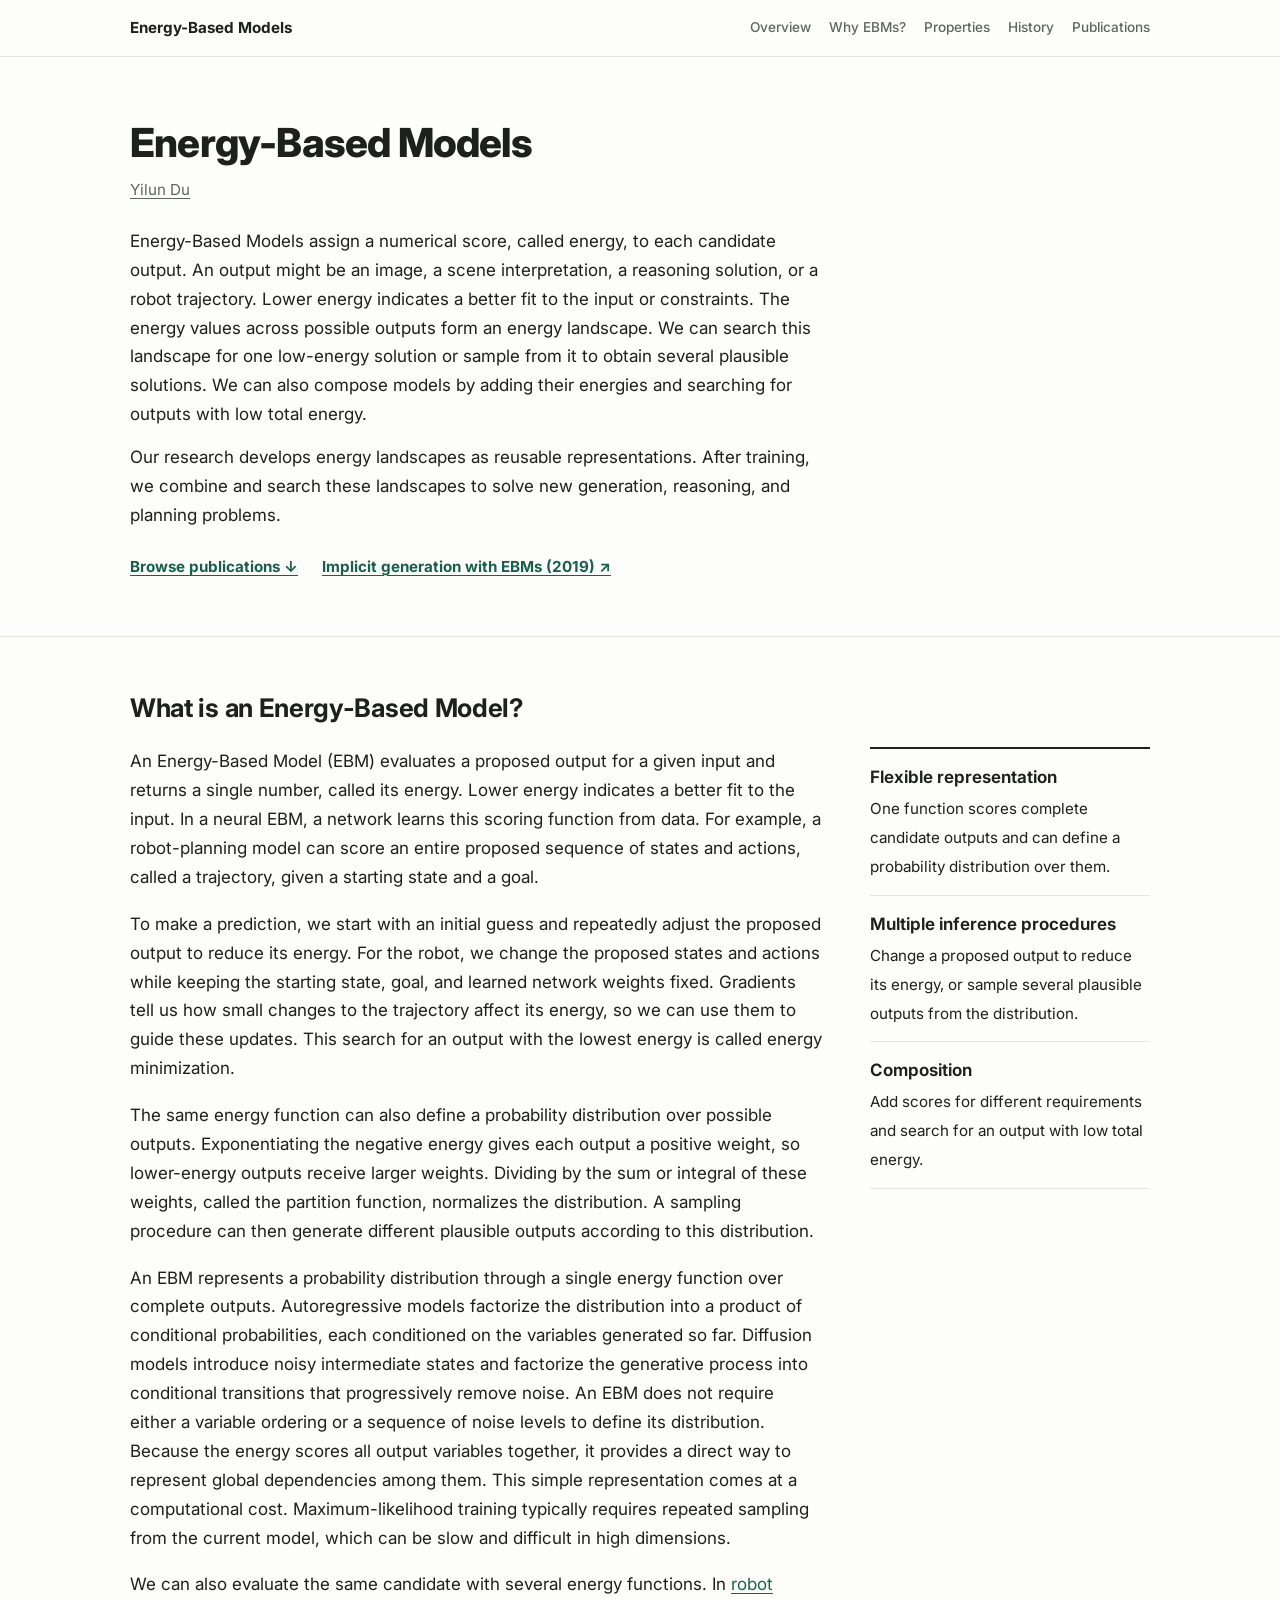
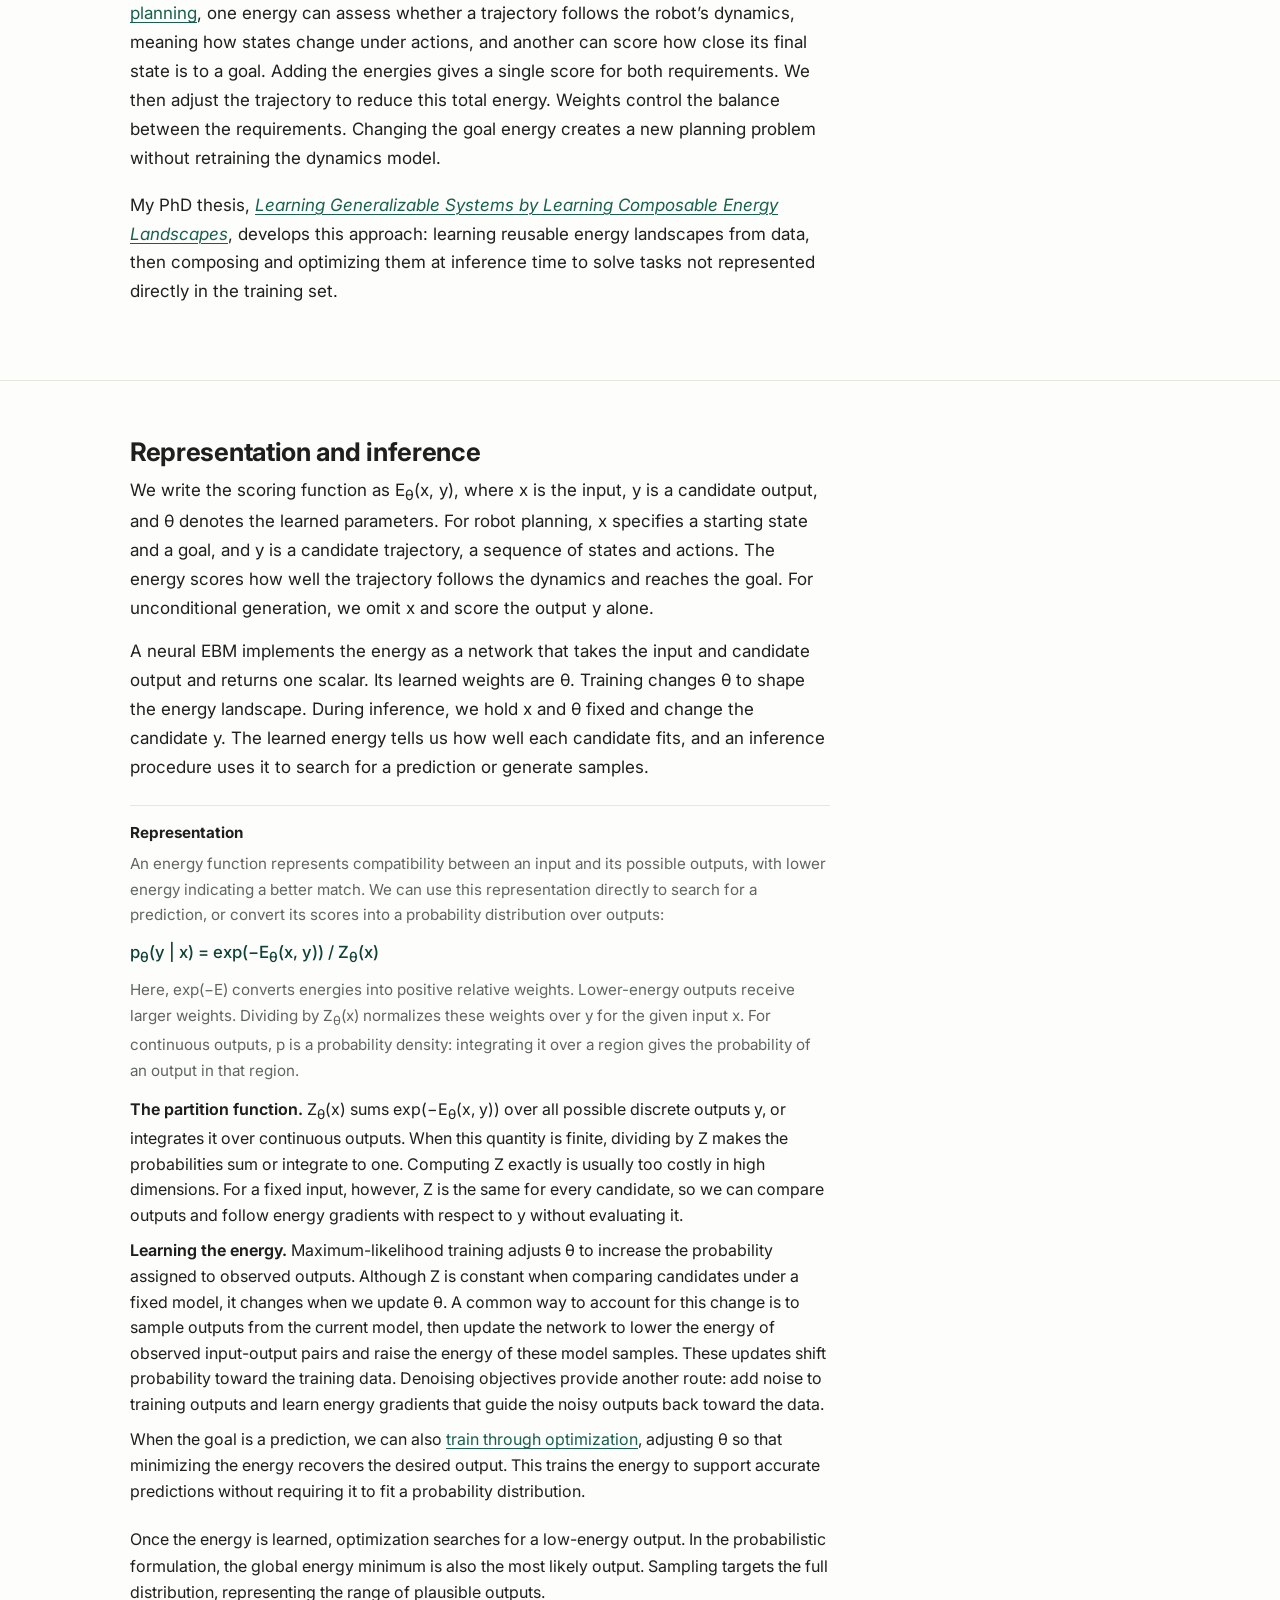
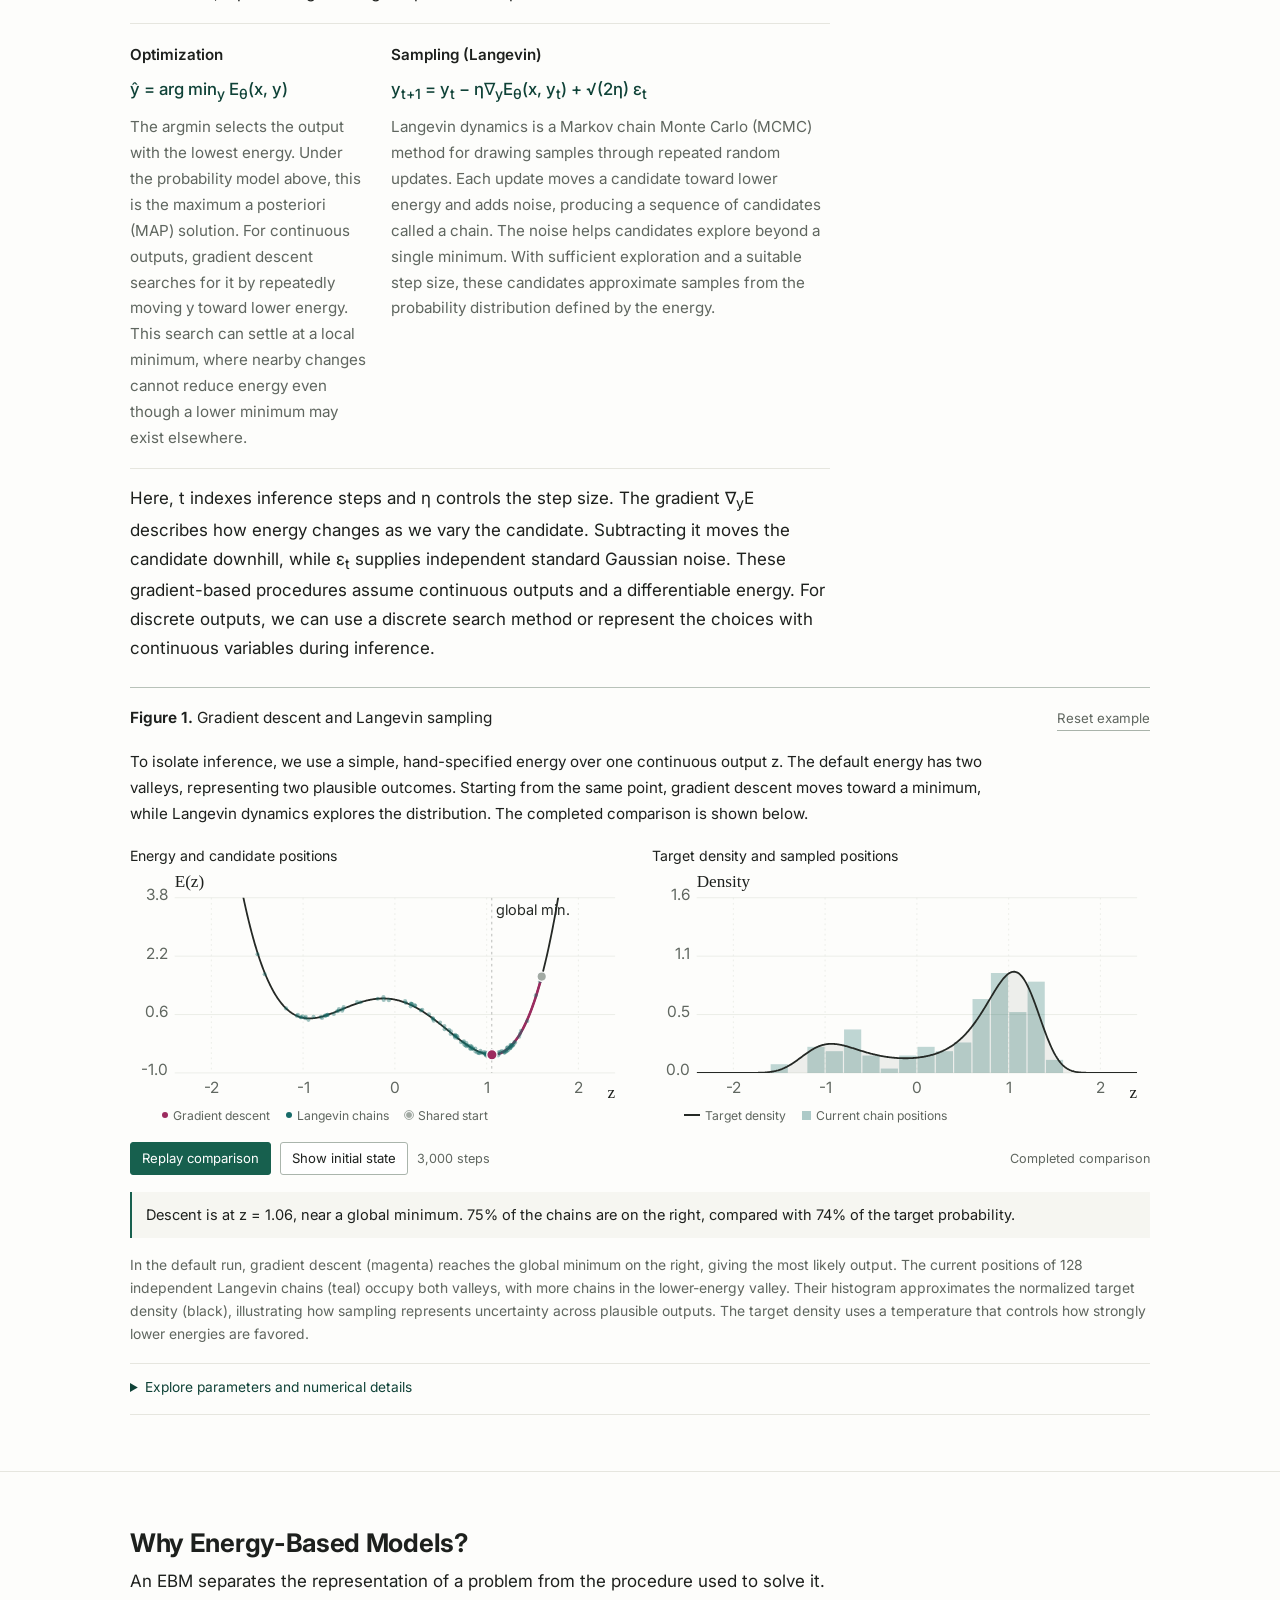
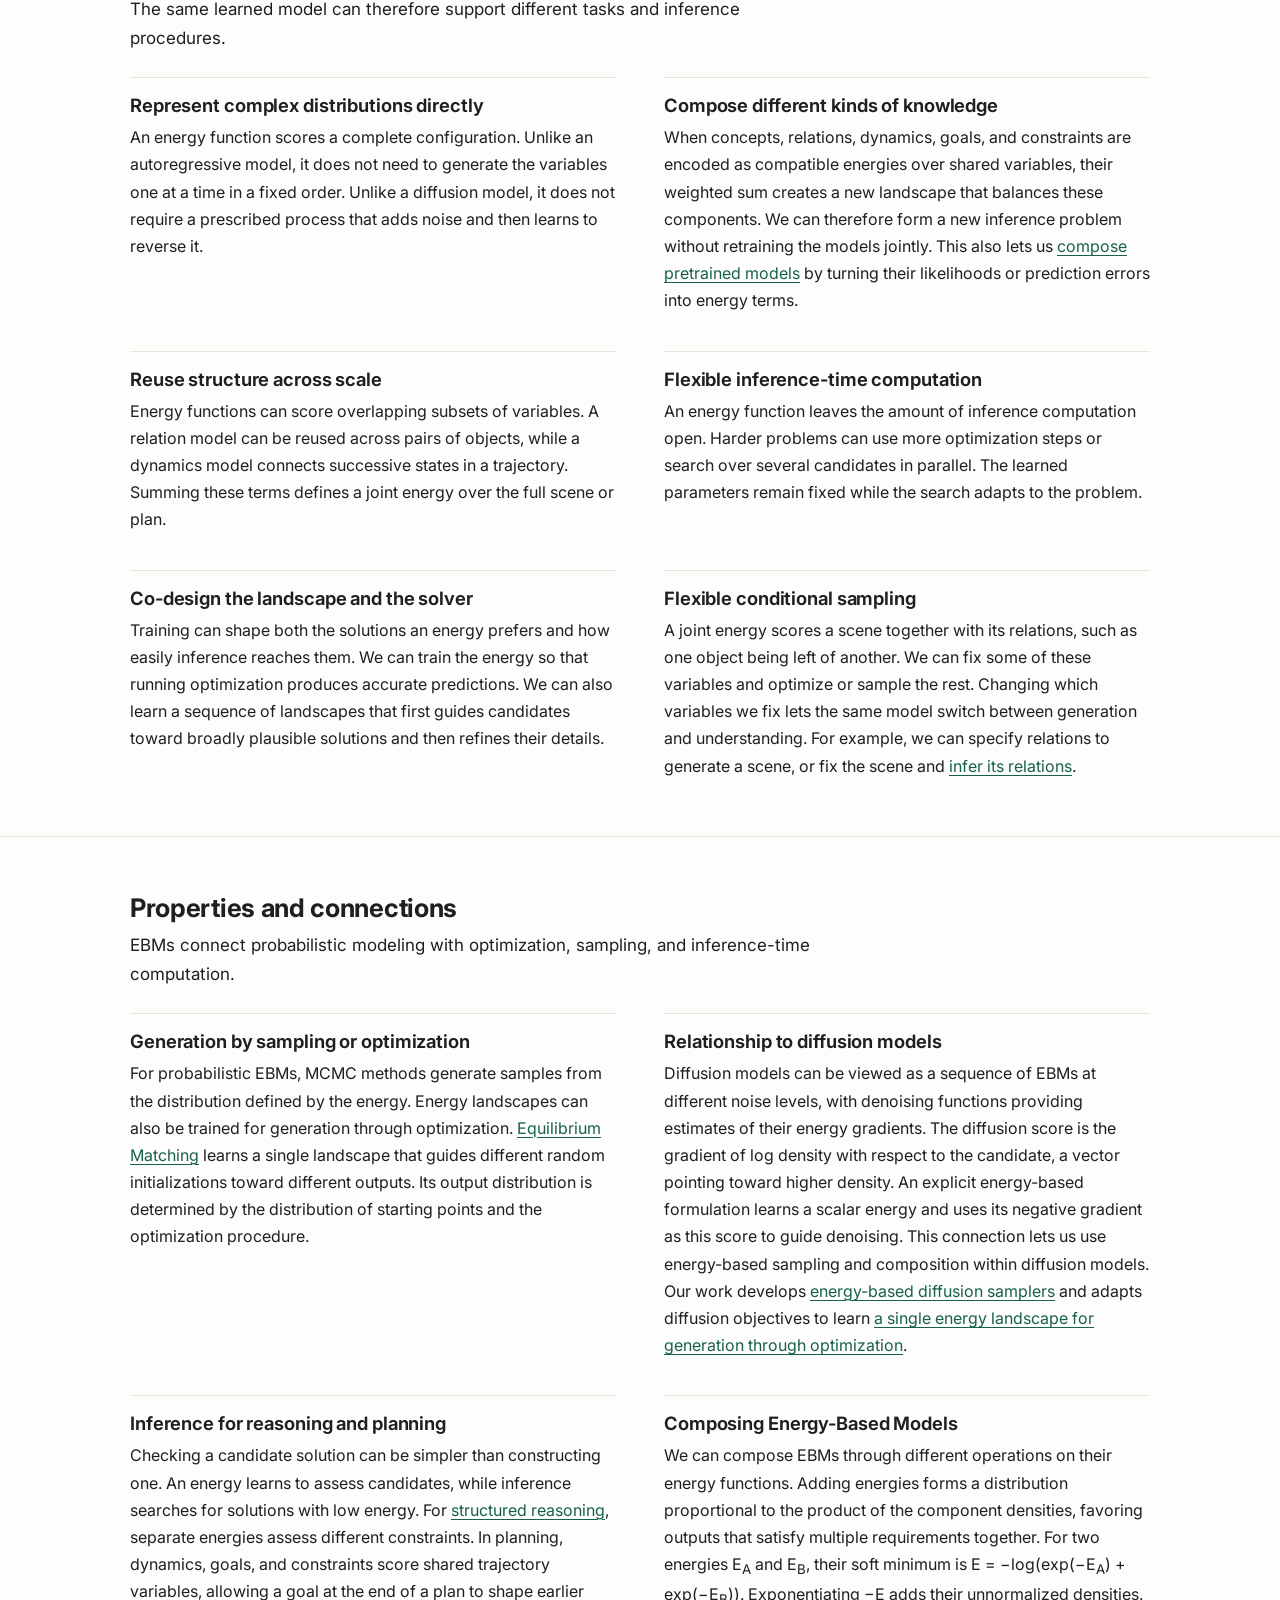
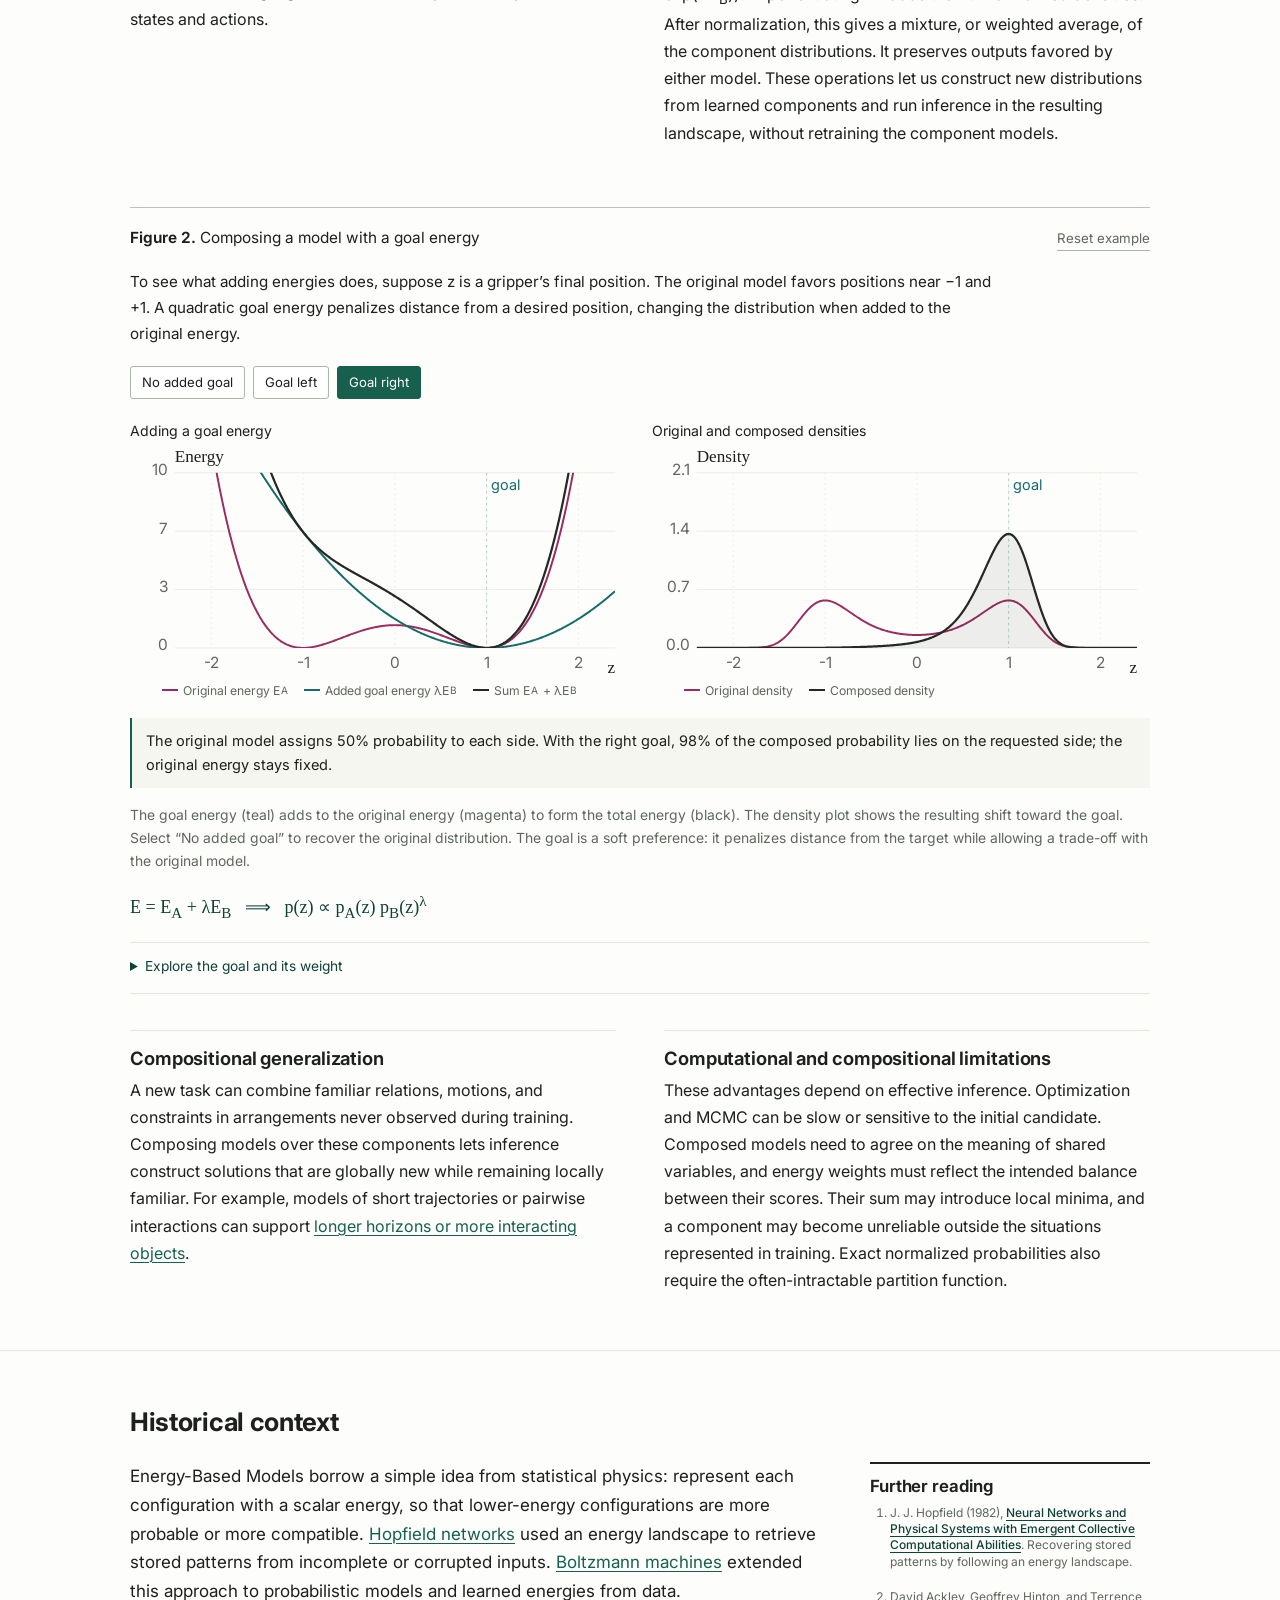
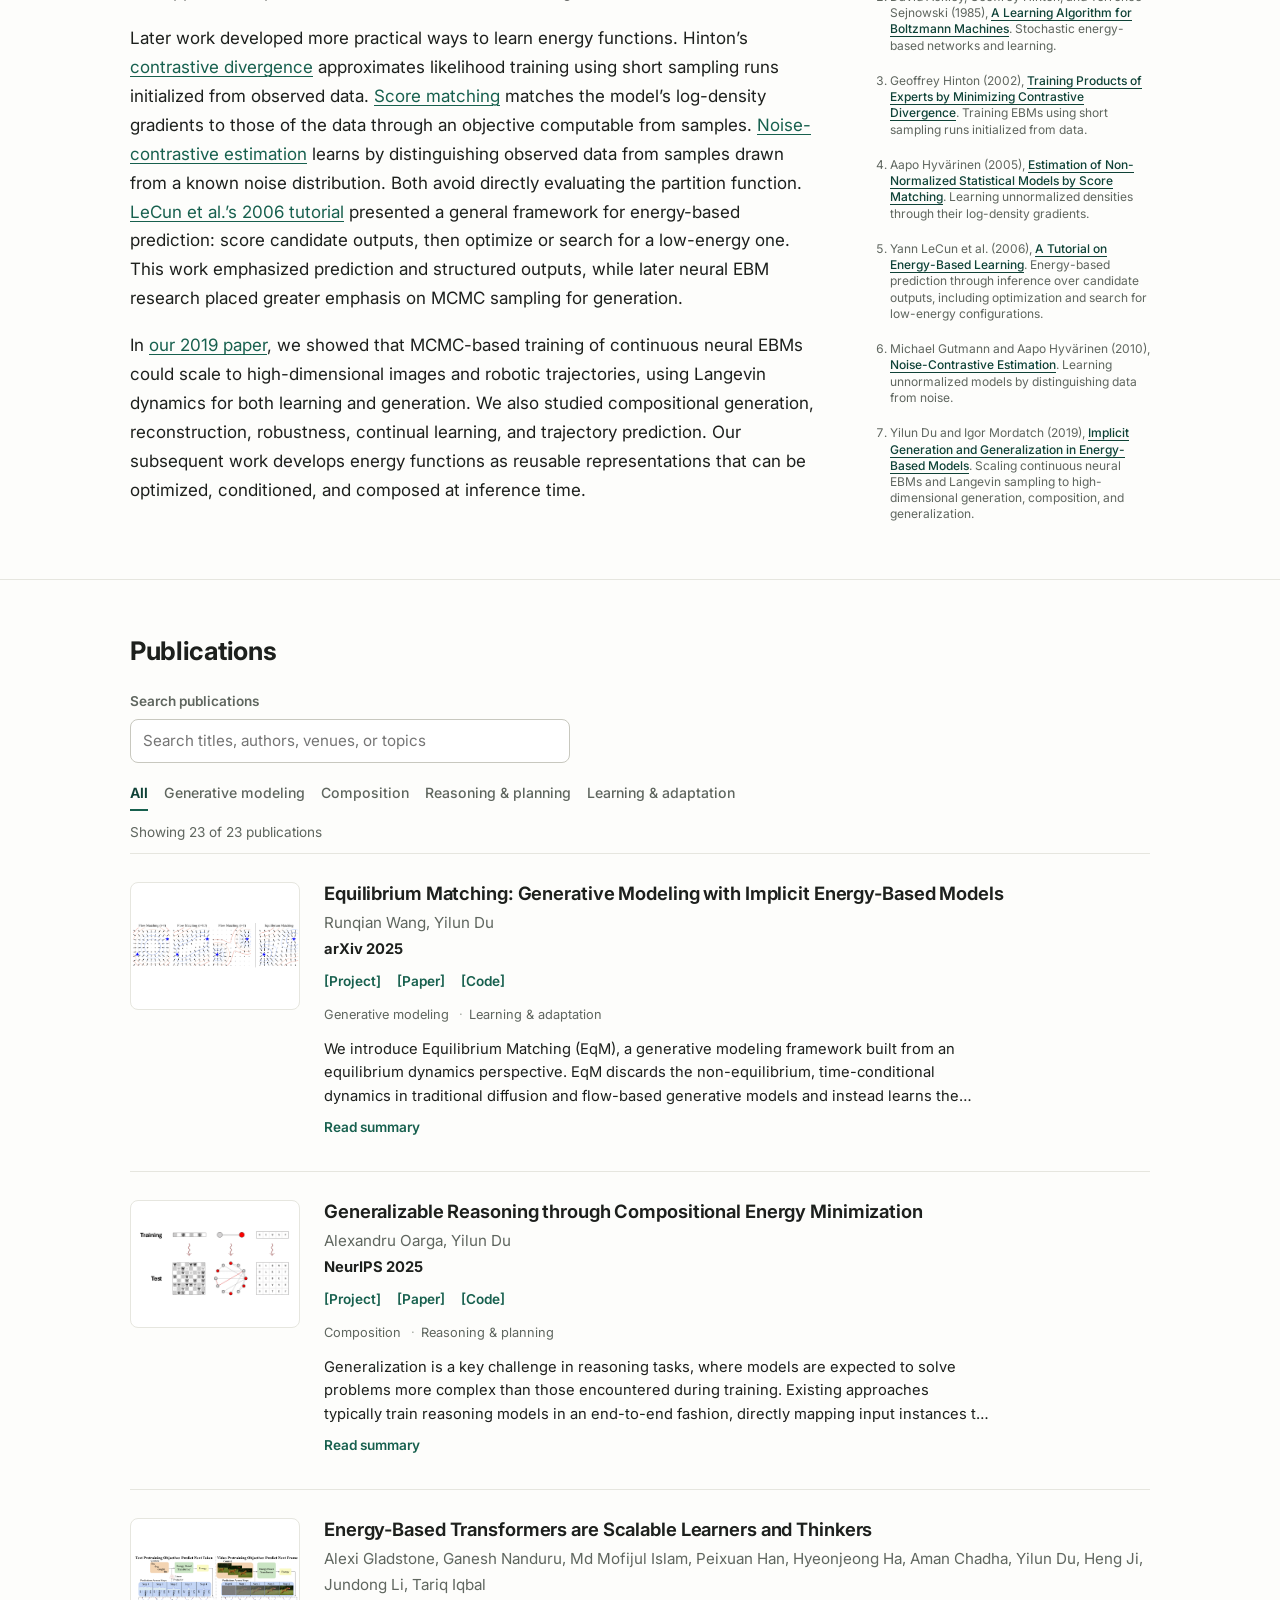
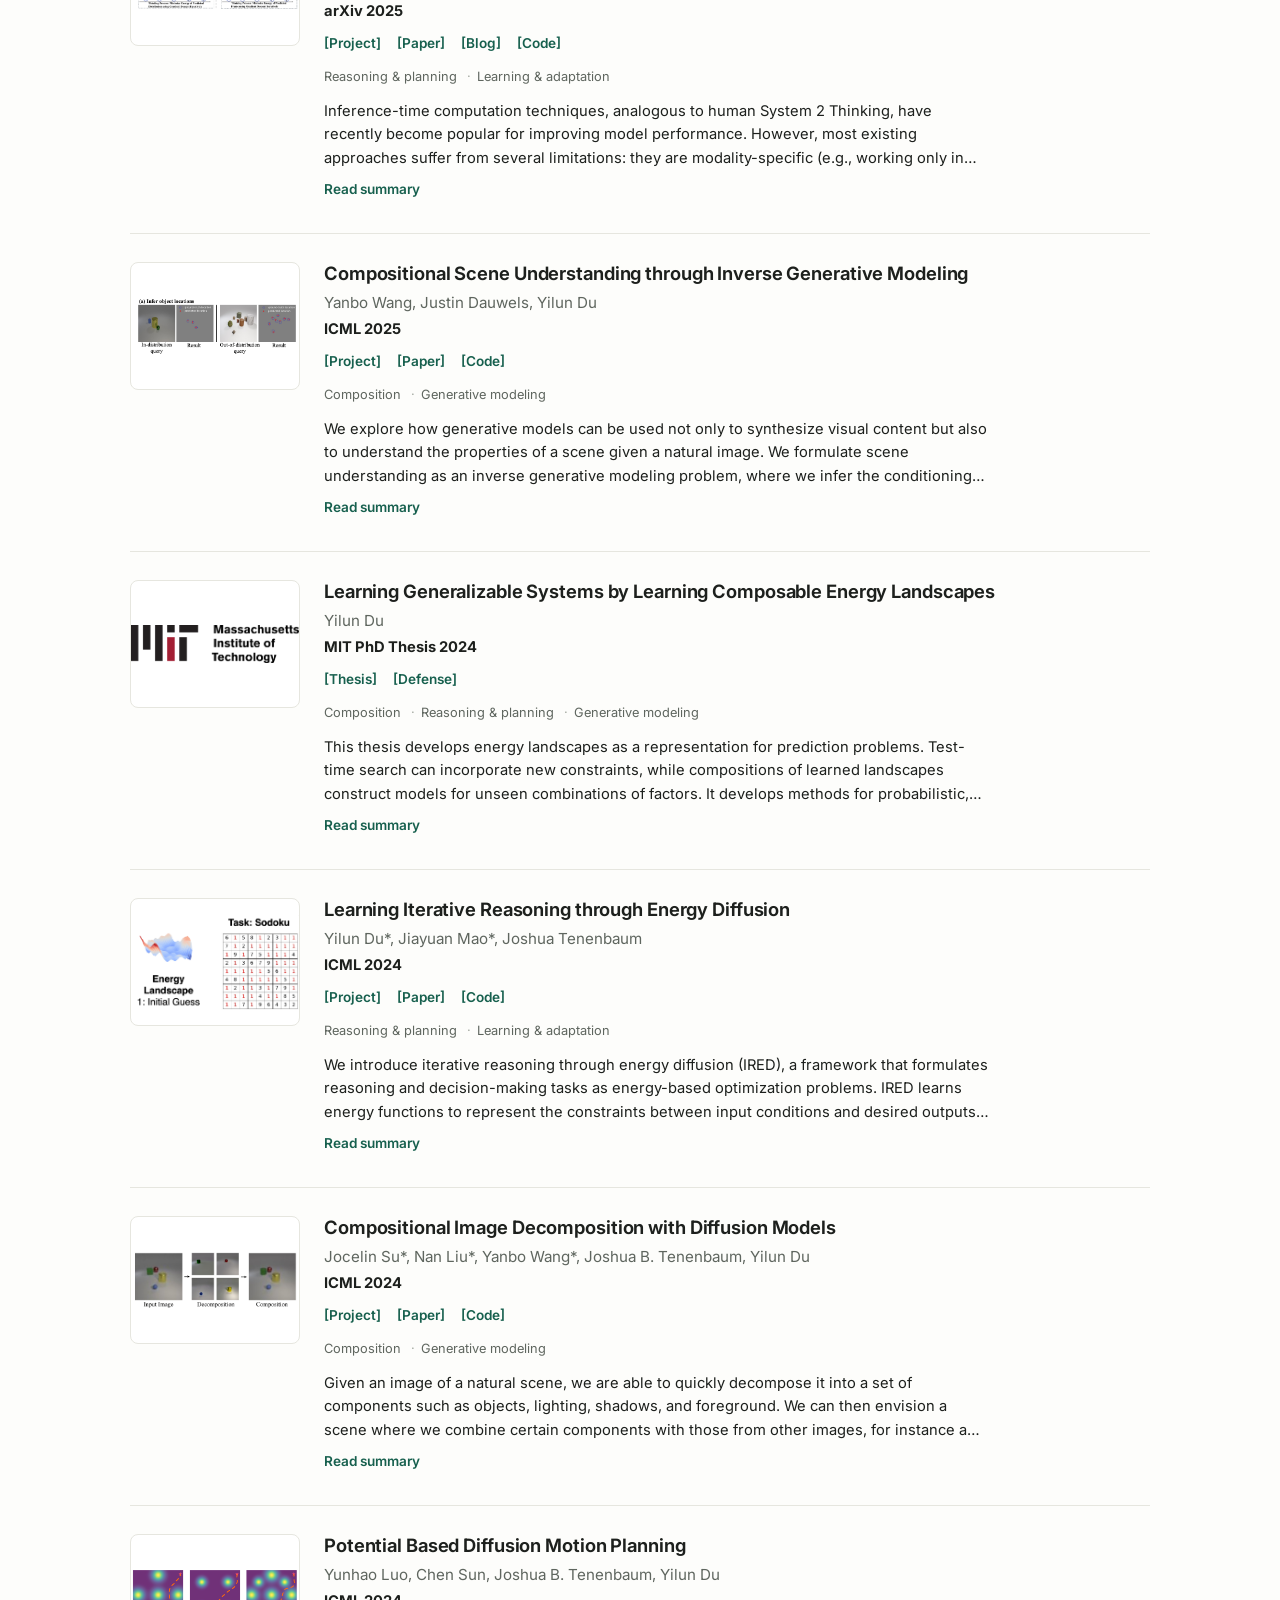
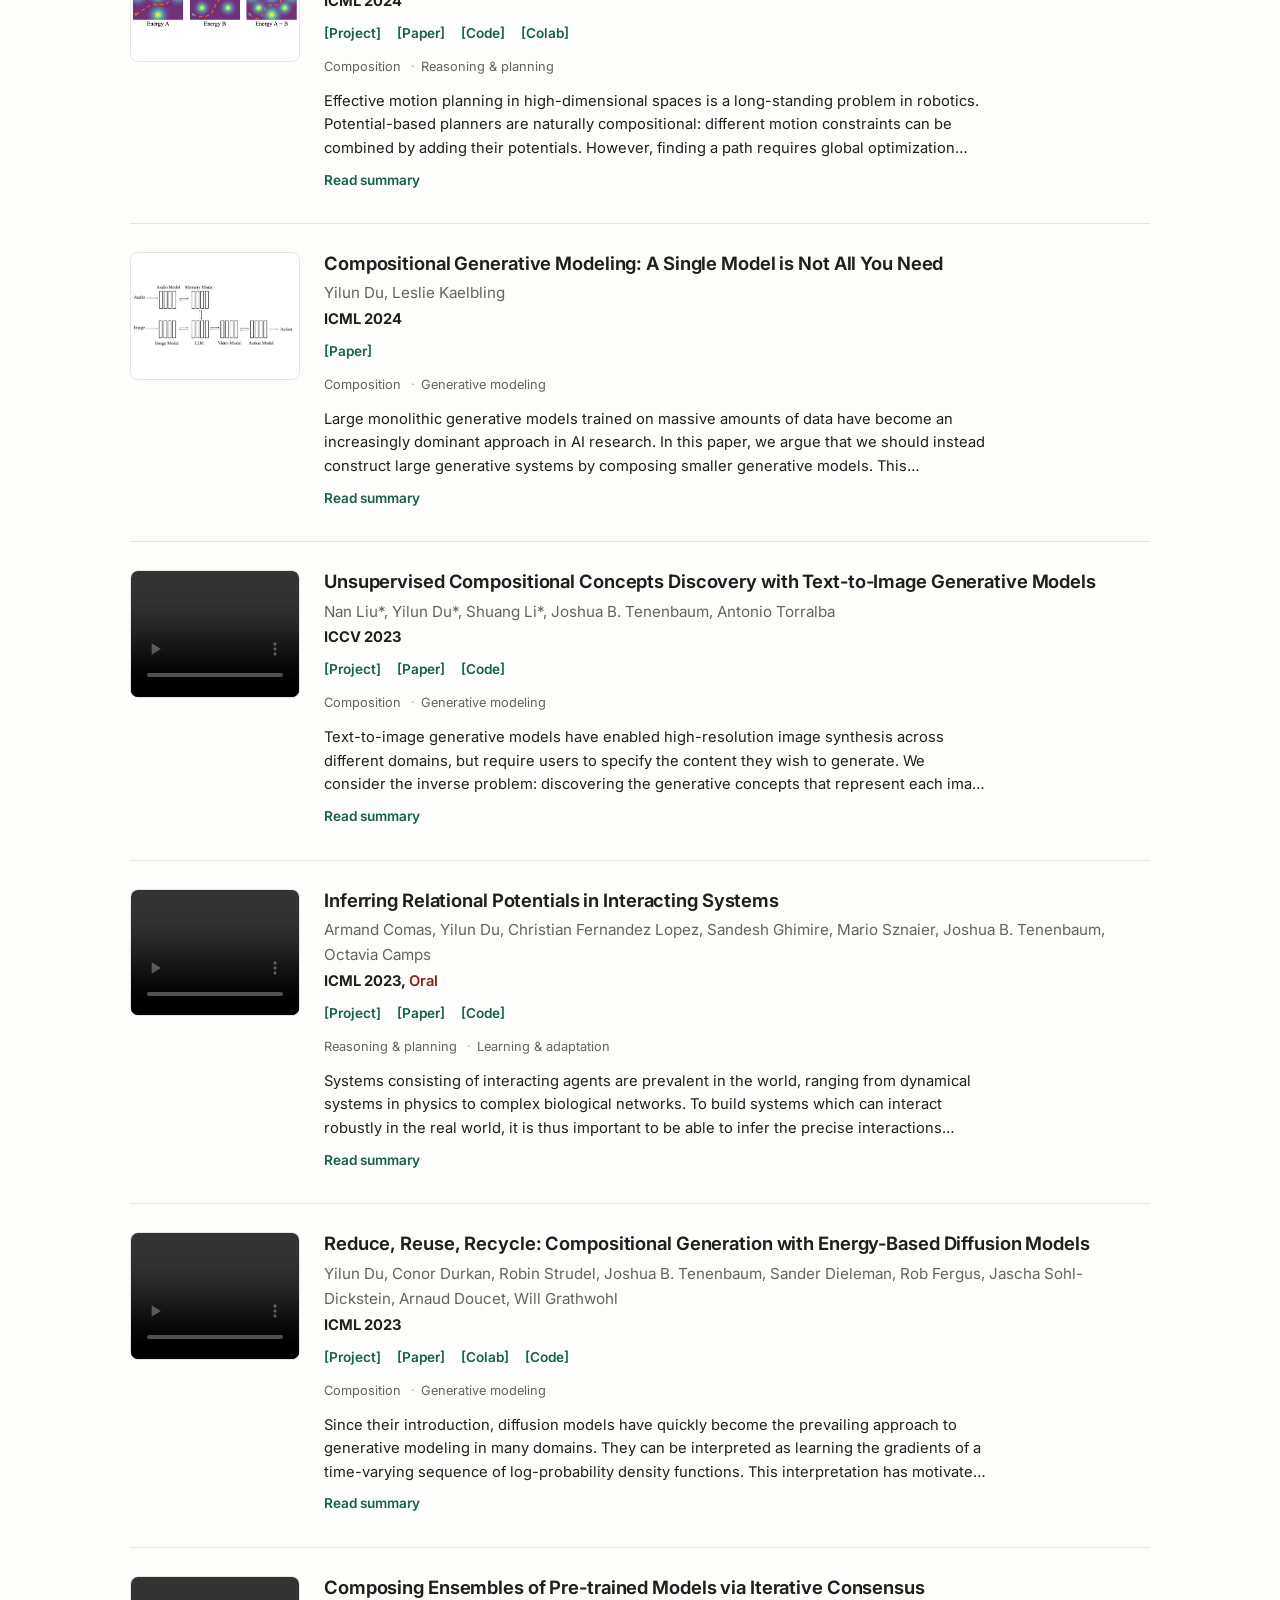
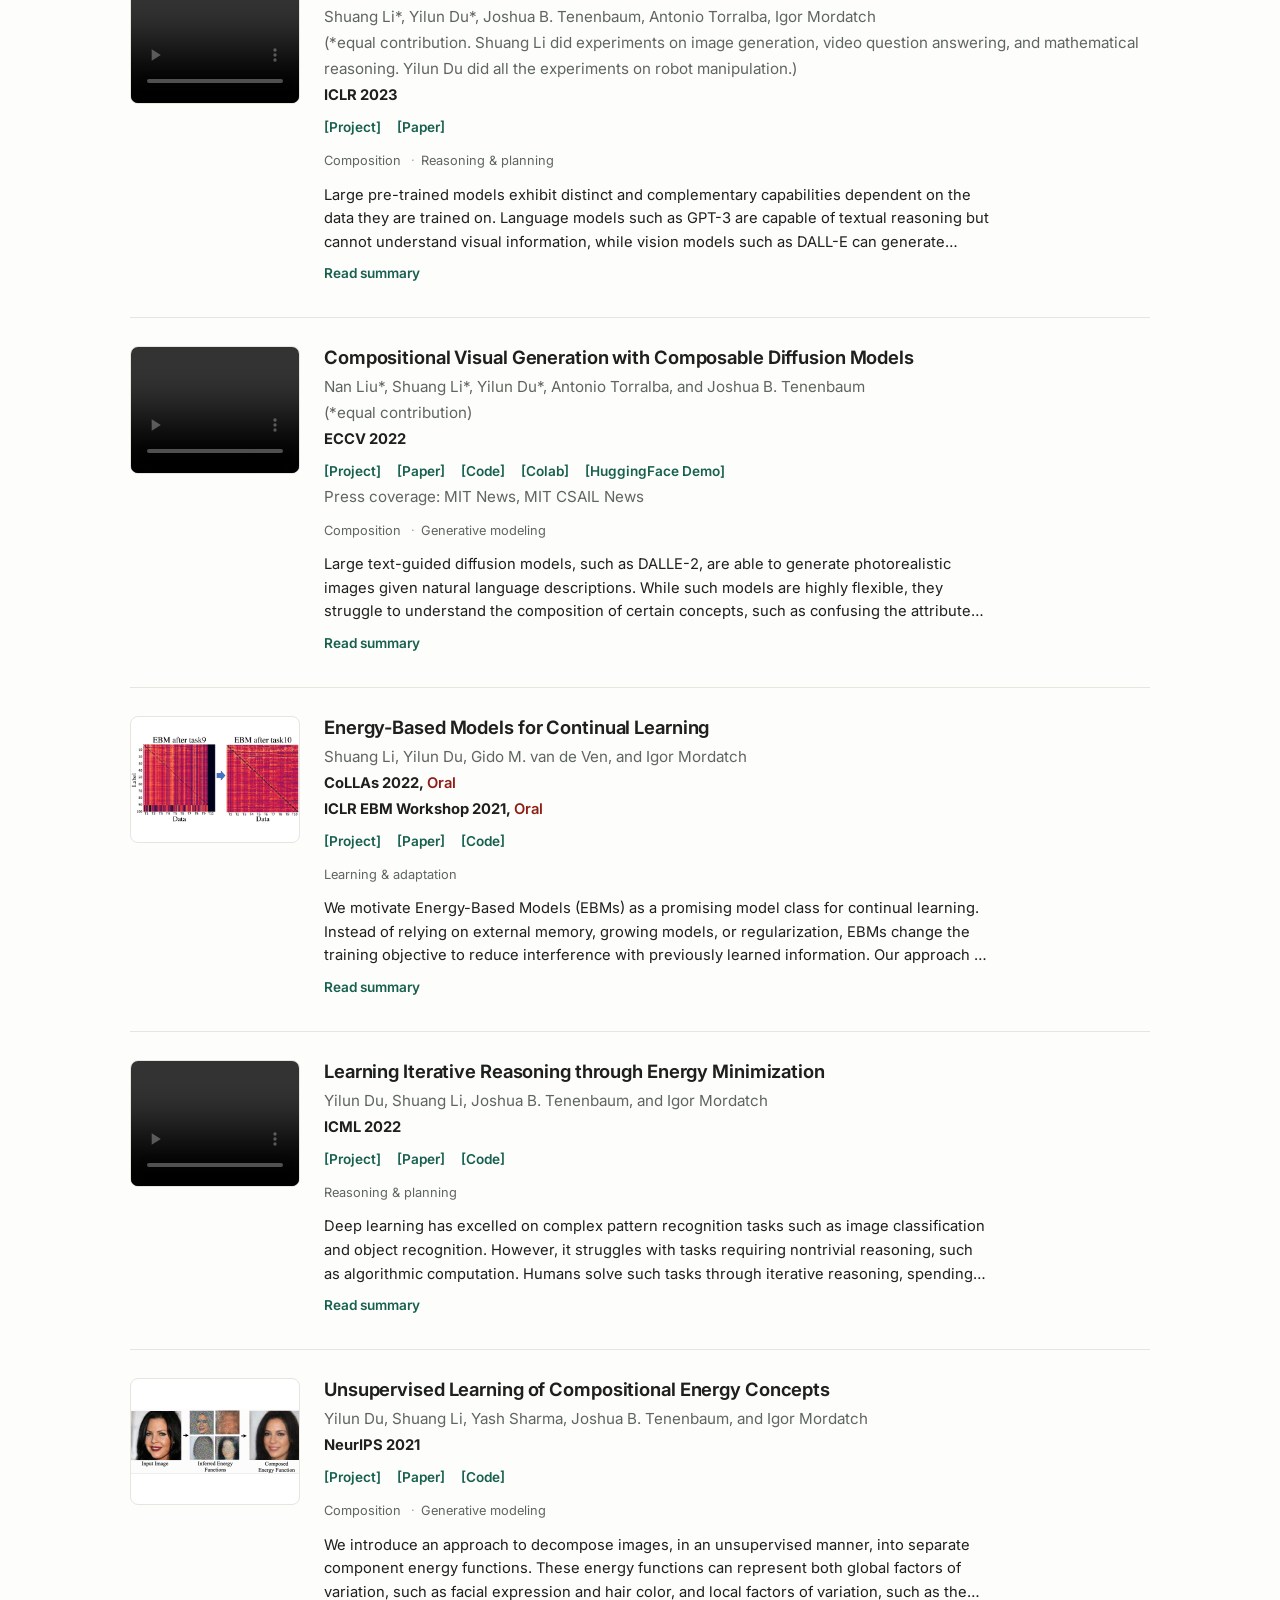
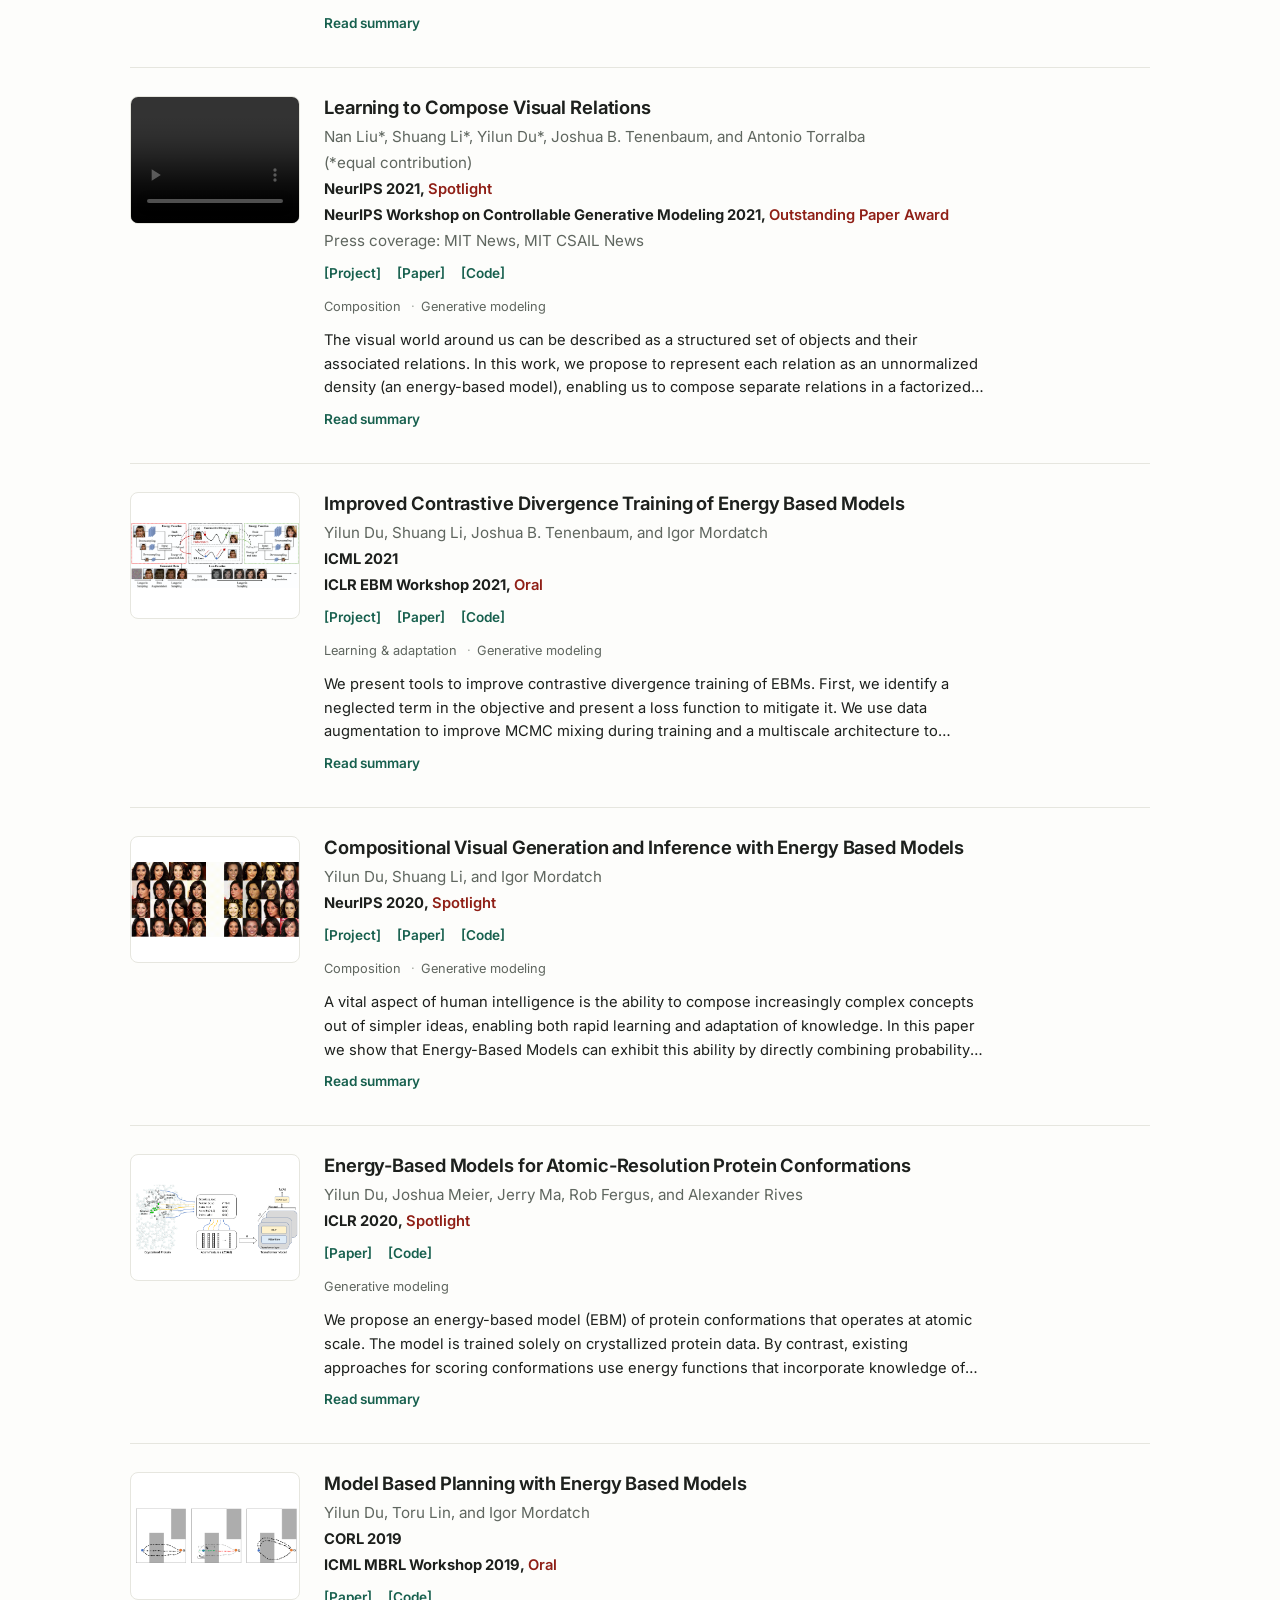
==== index.html @ 6b58233a "update contents" ====
<!DOCTYPE html>
<html lang="en">

<head>
	<meta charset="utf-8">
	<meta name="viewport" content="width=device-width, initial-scale=1">
	<title>Energy-Based Models: Representation, Inference, and Composition</title>
	<meta name="description" content="Yilun Du's overview of Energy-Based Models as reusable energy landscapes for MAP optimization, Langevin sampling, composition, reasoning, and planning.">
	<meta name="keywords" content="Energy-Based Models, EBM machine learning, energy-based generative models, compositional Energy-Based Models, energy minimization, Langevin dynamics, contrastive divergence, diffusion models, inference-time reasoning, model-based planning">
	<meta name="author" content="Yilun Du">
	<meta name="robots" content="index, follow">
	<meta name="theme-color" content="#fdfdfb">
	<link rel="canonical" href="https://energy-based-model.github.io/">
	<meta property="og:type" content="website">
	<meta property="og:site_name" content="Energy-Based Models">
	<meta property="og:title" content="Energy-Based Models: Representation, Inference, and Composition">
	<meta property="og:description" content="Yilun Du's overview of Energy-Based Models as reusable energy landscapes for MAP optimization, Langevin sampling, composition, reasoning, and planning.">
	<meta property="og:url" content="https://energy-based-model.github.io/">
	<meta name="twitter:card" content="summary">
	<meta name="twitter:title" content="Energy-Based Models: Representation, Inference, and Composition">
	<meta name="twitter:description" content="Yilun Du's overview of Energy-Based Models as reusable energy landscapes for MAP optimization, Langevin sampling, composition, reasoning, and planning.">
	<link rel="preconnect" href="https://fonts.googleapis.com">
	<link rel="preconnect" href="https://fonts.gstatic.com" crossorigin>
	<link href="https://fonts.googleapis.com/css2?family=Inter:wght@400;500;600;650;700;800&amp;display=swap" rel="stylesheet">
	<style>
		:root {
			--ink: #1d201d;
			--muted: #5f665f;
			--paper: #fdfdfb;
			--line: #e6e6df;
			--soft: #f6f6f1;
			--accent: #17604e;
			--accent-dark: #0f4237;
			--award: #8f1f16;
			--sans: "Inter", ui-sans-serif, -apple-system, BlinkMacSystemFont, "Segoe UI", sans-serif;
		}

		* { box-sizing: border-box; }
		/* Base scale: equivalent to 80% browser zoom. Layout widths below are in rem
		   so they track this scale. */
		html { font-size: 80%; scroll-behavior: smooth; scroll-padding-top: 72px; }
		body {
			margin: 0;
			color: var(--ink);
			background: var(--paper);
			font-family: var(--sans);
			font-size: 1.0625rem;
			line-height: 1.7;
			-webkit-font-smoothing: antialiased;
		}
		a { color: var(--accent); text-decoration-thickness: 1px; text-underline-offset: 3px; }
		a:hover { color: var(--accent-dark); }
		img, video { display: block; max-width: 100%; }
		button, input { font: inherit; }
		.sr-only {
			position: absolute;
			width: 1px;
			height: 1px;
			padding: 0;
			margin: -1px;
			overflow: hidden;
			clip: rect(0, 0, 0, 0);
			white-space: nowrap;
			border: 0;
		}
		.skip-link {
			position: fixed;
			left: 16px;
			top: 10px;
			z-index: 100;
			padding: 8px 12px;
			background: #fff;
			border: 1px solid var(--line);
			transform: translateY(-160%);
		}
		.skip-link:focus { transform: translateY(0); }
		.container { width: min(63.75rem, calc(100% - 40px)); margin: 0 auto; }
		/* One text measure everywhere: single-column content is capped at the same
		   width as the main column of the sidebar sections. */
		.text-col { max-width: 43.75rem; }

		/* Heading hierarchy: one family, descending size and weight. */
		h1, h2, h3 { margin-top: 0; color: var(--ink); line-height: 1.2; }
		h1 { font-size: 2.5rem; font-weight: 800; letter-spacing: -0.02em; line-height: 1.1; margin-bottom: 20px; }
		h2 { font-size: 1.6rem; font-weight: 700; letter-spacing: -0.012em; margin-bottom: 14px; }
		h3 { font-size: 1.15rem; font-weight: 650; letter-spacing: -0.006em; margin-bottom: 6px; }

		.site-nav {
			position: sticky;
			top: 0;
			z-index: 50;
			border-bottom: 1px solid var(--line);
			background: rgba(253, 253, 251, 0.95);
			backdrop-filter: blur(6px);
		}
		.nav-inner {
			min-height: 56px;
			display: flex;
			align-items: center;
			justify-content: space-between;
			gap: 16px;
		}
		.site-brand { color: var(--ink); font-size: 0.95rem; font-weight: 700; text-decoration: none; }
		.nav-links { display: flex; align-items: center; flex-wrap: wrap; gap: 6px 18px; }
		.nav-links a { color: var(--muted); font-size: 0.85rem; font-weight: 500; text-decoration: none; }
		.nav-links a:hover { color: var(--ink); }

		.hero { padding: 4rem 0 3.5rem; border-bottom: 0; background: transparent; }
		/* .hero-grid shares its element with .container, so cap its children
		   (not itself) to keep the hero flush-left with the sections below. */
		.hero-grid { max-width: none; }
		.hero-grid > * { max-width: 43.75rem; }
		/* Keep the explanatory copy in one consistent text style. */
		.hero-lead, .hero-note, .formula-intro p, .formula-explainer {
			font-family: var(--sans);
			font-size: 1.0625rem;
			font-weight: 400;
			line-height: 1.7;
			color: var(--ink);
		}
		.hero-byline { margin: -8px 0 24px; font-size: 0.95rem; color: var(--muted); }
		.hero-byline a { color: inherit; }
		.hero-lead { margin: 0 0 14px; }
		.hero-note { margin: 0; }
		.hero-actions { display: flex; flex-wrap: wrap; gap: 8px 24px; margin: 24px 0 0; font-size: 0.95rem; }
		.hero-actions a { font-weight: 700; }

		/* Representation first, followed by two parallel inference procedures. */
		.formula-card { max-width: 43.75rem; margin: 0; padding: 0; border: 0; }
		.formula-intro { max-width: 43.75rem; margin-bottom: 24px; }
		.formula-intro h2 { margin-bottom: 8px; }
		.formula-intro p { margin: 0; }
		.formula-intro p + p { margin-top: 14px; }
		.inference-intro { margin: 22px 0 0; font-size: 1rem; line-height: 1.65; }
		.formula-pair { min-width: 0; margin: 0; padding: 0; border: 0; background: transparent; border-radius: 0; }
		.representation-row { display: block; padding-top: 18px; border-top: 1px solid var(--line); }
		.representation-row .formula-label { margin: 0 0 7px; padding: 0; font-weight: 700; }
		.representation-row .formula-caption + .formula { margin-top: 10px; }
		.representation-notes { margin-top: 14px; }
		.representation-notes p { margin: 0 0 10px; color: var(--ink); font-size: 1rem; font-weight: 400; line-height: 1.6; }
		.representation-notes p:last-child { margin-bottom: 0; }
		.representation-notes strong { font-weight: 650; }
		.inference-grid { display: grid; grid-template-columns: minmax(0, 0.7fr) minmax(0, 1.3fr); gap: 24px; margin-top: 18px; padding-top: 18px; border-top: 1px solid var(--line); }
		.inference-grid .formula-pair { display: grid; grid-template-rows: auto auto 1fr; align-content: start; }
		.inference-grid .formula-pair + .formula-pair { border-left: 0; padding-left: 0; }
		.formula-label { margin: 0 0 7px; color: var(--ink); font-size: 0.95rem; font-weight: 600; letter-spacing: 0; text-transform: none; }
		.formula { margin: 0; overflow: visible; color: var(--accent-dark); font-size: 1.05rem; font-weight: 500; white-space: normal; }
		.formula-caption { margin: 8px 0 0; color: var(--muted); font-size: 0.95rem; font-weight: 400; }
		.formula-explainer { max-width: 43.75rem; margin: 18px 0 0; padding-top: 15px; border-top: 1px solid var(--line); }

		.section { padding: 3.5rem 0; border-top: 1px solid var(--line); }
		.section + .section { border-top: 1px solid var(--line); }
		.section-heading { max-width: 43.75rem; margin-bottom: 24px; }
		.section-heading h2 { margin-bottom: 8px; }
		.section-heading p { margin: 0; color: var(--muted); font-weight: 400; }
		#Directions .section-heading p, #Guide .section-heading p { color: var(--ink); }
		.guide-section, .publications-section, .history-section { background: transparent; }

		/* Overview: copy on the left, key definitions in a right-hand aside. */
		.overview-grid { display: grid; grid-template-columns: minmax(0, 1fr) 17.5rem; gap: 1.5rem 3rem; align-items: start; }
		.overview-copy p { margin: 0 0 18px; }
		.key-points { display: block; border-top: 2px solid var(--ink); }
		.key-point { padding: 14px 0; border-top: 1px solid var(--line); }
		.key-point:first-child { border-top: 0; }
		.key-point:last-child { border-bottom: 1px solid var(--line); }
		.key-point strong { display: block; margin-bottom: 2px; color: var(--ink); font-weight: 650; }
		.key-point span { font-size: 0.95rem; }

		/* Parallel ideas are presented as restrained, ruled panels. */
		.direction-grid, .faq-grid { display: grid; grid-template-columns: repeat(2, minmax(0, 1fr)); gap: 2.25rem 3rem; max-width: none; }
		.direction-card, .faq-item { min-width: 0; margin: 0; padding: 16px 0 0; border-top: 1px solid var(--line); }
		.direction-card h3, .faq-item h3 { margin-bottom: 8px; }
		.direction-card p, .faq-item p { margin: 0; font-size: 1rem; font-weight: 400; }

		/* History: copy on the left, compact citations in the right-hand column. */
		.history-grid { display: grid; grid-template-columns: minmax(0, 1fr) 17.5rem; gap: 1.5rem 3rem; align-items: stretch; }
		.history-copy p { margin: 0 0 18px; }
		.reading-list { display: flex; flex-direction: column; margin-top: 0; border-top: 2px solid var(--ink); padding-top: 12px; }
		.reading-list h3 { margin-bottom: 9px; font-size: 1.05rem; }
		.reading-list ol { display: flex; flex: 1; flex-direction: column; justify-content: space-between; margin: 0; padding-left: 1.25rem; border: 0; list-style: decimal; }
		.reading-list li { padding: 0; border: 0; color: var(--muted); font-size: 0.75rem; line-height: 1.35; }
		.reading-list li::marker { color: var(--muted); }
		.reading-list cite { color: var(--ink); font-style: normal; font-weight: 500; }
		.reading-list cite a { color: var(--accent-dark); }

		/* Publications */
		.publication-tools { display: block; margin: 24px 0 10px; padding: 0; border: 0; }
		.search-wrap { margin-bottom: 14px; }
		.search-wrap label { display: block; margin-bottom: 6px; color: var(--muted); font-size: 0.85rem; font-weight: 600; }
		.search-input {
			width: 100%;
			max-width: 27.5rem;
			min-height: 42px;
			padding: 8px 12px;
			border: 1px solid #c8c8bf;
			border-radius: 8px;
			background: #fff;
			color: var(--ink);
			font-size: 0.95rem;
			outline: none;
		}
		.search-input:focus { border-color: var(--accent); outline: 2px solid rgba(23, 96, 78, 0.14); outline-offset: 1px; }
		.filters { display: flex; flex-wrap: wrap; justify-content: flex-start; gap: 4px 16px; }
		.filter-button {
			min-height: 32px;
			padding: 4px 0;
			border: 0;
			border-bottom: 2px solid transparent;
			background: transparent;
			color: var(--muted);
			cursor: pointer;
			font-size: 0.88rem;
			font-weight: 500;
		}
		.filter-button:hover { color: var(--ink); }
		.filter-button.active { border-bottom-color: var(--accent); color: var(--accent-dark); font-weight: 650; }
		.result-count { min-height: 24px; margin: 8px 0 0; color: var(--muted); font-size: 0.85rem; }
		.publication-list { display: block; margin-top: 8px; }
		.publication-list > .row {
			display: grid;
			grid-template-columns: 10.625rem minmax(0, 1fr);
			gap: 2px 24px;
			padding: 28px 0;
			border-top: 1px solid var(--line);
			background: transparent;
		}
		.publication-list > .row:last-of-type { border-bottom: 1px solid var(--line); }
		.publication-list > .row.is-hidden { display: none; }
		.publication-list .col-md-3 { grid-column: 1; grid-row: 1 / span 3; min-width: 0; }
		.publication-list .col-md-9 { grid-column: 2; min-width: 0; }
		.publication-list .col-md-12 { grid-column: 2; min-width: 0; }
		.publication-list img, .publication-list video {
			width: 100%;
			aspect-ratio: 4 / 3;
			border: 1px solid var(--line) !important;
			border-radius: 8px;
			background: #fff;
			object-fit: contain;
		}
		.paper-title { margin: 0 0 6px; }
		.award { color: var(--award); font-weight: 600; }
		.publication-list .col-md-9 { font-size: 0.95rem; color: var(--muted); }
		.publication-list .col-md-9 a { color: var(--muted); text-decoration: none; }
		.publication-list .col-md-9 a:hover { color: var(--accent-dark); text-decoration: underline; }
		.publication-list .col-md-9 > b, .publication-list .col-md-9 > b a { color: var(--ink); font-size: 0.92rem; }
		.publication-list .col-md-9 > a small {
			display: inline-block;
			margin: 8px 12px 0 0;
			padding: 0;
			color: var(--accent);
			font-size: 0.85rem;
			font-weight: 600;
		}
		.publication-list .col-md-9 > a:hover small { color: var(--accent-dark); }
		.paper-topics { display: flex; flex-wrap: wrap; gap: 0; margin: 10px 0 0; }
		.topic-chip { color: var(--muted); font-size: 0.8rem; }
		.topic-chip:not(:last-child)::after { content: " · "; margin: 0 6px; color: #a3a89f; }
		.paper-abstract { margin-top: 10px; padding-top: 0; }
		.publication-list .col-md-12 > br { display: none; }
		.paper-abstract p { max-width: 74ch; margin: 0; font-size: 0.92rem; line-height: 1.6; }
		.paper-abstract .summary-preview { display: -webkit-box; overflow: hidden; -webkit-box-orient: vertical; -webkit-line-clamp: 3; }
		.paper-abstract .summary-preview[hidden], .paper-abstract .summary-full[hidden] { display: none; }
		.abstract-toggle { margin-top: 8px; padding: 0; border: 0; background: transparent; color: var(--accent); cursor: pointer; font-size: 0.85rem; font-weight: 600; }
		.abstract-toggle:hover { color: var(--accent-dark); text-decoration: underline; text-underline-offset: 3px; }
		.publication-list hr { display: none; }
		.empty-state { display: none; padding: 26px 0; border-top: 1px solid var(--line); color: var(--muted); }
		.empty-state.visible { display: block; }

		.site-footer { padding: 24px 0 32px; border-top: 1px solid var(--line); background: transparent; color: var(--muted); font-size: 0.85rem; }
		.site-footer p { margin: 0; }

		@media (max-width: 900px) {
			.overview-grid, .history-grid { display: block; }
			.key-points { margin-top: 28px; }
			.reading-list { display: block; margin-top: 28px; }
			.reading-list ol { display: block; }
			.reading-list li { padding: 1px 0 4px; font-size: 0.9rem; line-height: 1.45; }
		}
		@media (max-width: 640px) {
			/* Restore the native text scale on phones while retaining the
			   compact desktop scale. This raises body copy to roughly 17px and
			   proportionally enlarges captions, navigation, and metadata. */
			html { font-size: 100%; scroll-padding-top: 110px; }
			.container { width: calc(100% - 32px); }
			.nav-inner { align-items: flex-start; flex-direction: column; gap: 4px; padding: 10px 0; }
			.hero { padding: 48px 0 44px; }
			h1 { font-size: 2rem; }
			h2 { font-size: 1.4rem; }
			.nav-links a,
			.search-wrap label,
			.filter-button,
			.result-count,
			.publication-list .col-md-9 > a small,
			.topic-chip,
			.abstract-toggle,
			.site-footer { font-size: 0.875rem; }
			.section { padding: 44px 0; }
			.direction-grid, .faq-grid { grid-template-columns: 1fr; gap: 24px; }
			.inference-grid { grid-template-columns: 1fr; gap: 0; }
			.inference-grid .formula-pair + .formula-pair { margin-top: 18px; padding-top: 18px; border-top: 1px solid var(--line); }
			.formula { font-size: 1rem; line-height: 1.5; white-space: normal; overflow-wrap: normal; word-break: normal; }
			.publication-list > .row { grid-template-columns: 1fr; gap: 14px; padding: 24px 0; }
			.publication-list .col-md-3, .publication-list .col-md-9, .publication-list .col-md-12 { grid-column: 1; grid-row: auto; }
			.publication-list .col-md-3 { max-width: 280px; }
		}
		@media (prefers-reduced-motion: reduce) {
			html { scroll-behavior: auto; }
			*, *::before, *::after { scroll-behavior: auto !important; transition: none !important; }
		}
	</style>
<style id="interactive-figure-styles">/* Interactive figures inherit the original explainer's typography and layout. */
html{font-size:100%}
.interactive-edition{color:var(--muted);font-size:.82rem;margin:0 0 12px}
.interactive-edition a{font-weight:500}
.hero-grid>.interactive-figure{max-width:none}
.interactive-figure{grid-column:1/-1;min-width:0;margin:24px 0 0;padding:18px 0 15px;border-top:1px solid #b8c2b9;border-bottom:1px solid var(--line);background:transparent;font-size:.91rem;line-height:1.6;scroll-margin-top:80px}
.figure-heading{display:flex;justify-content:space-between;gap:16px;align-items:baseline;margin-bottom:18px;font-size:.96rem;color:var(--ink)}
.figure-heading strong{font-weight:650}
.figure-reset{border:0;border-bottom:1px solid #a9b3aa;background:transparent;color:var(--muted);cursor:pointer;padding:0 0 1px;font-size:.83rem}
.figure-plots{display:grid;grid-template-columns:minmax(0,1fr) minmax(0,1fr);gap:24px;align-items:start}
.figure-plots>div{min-width:0}
.plot-title{color:var(--ink);font-size:.88rem;line-height:1.4;margin-bottom:7px}
.chart{min-width:0}.chart svg{display:block;width:100%;height:auto;max-width:100%;overflow:visible}.chart text{font-family:var(--sans);font-size:12px;fill:#606760}.chart .axis-title{font-family:Georgia,serif;font-size:14px;fill:var(--ink)}
.figure-legend{display:flex;gap:9px 16px;flex-wrap:wrap;align-items:center;min-height:22px;font-size:.76rem;color:var(--muted);line-height:1.4;padding-left:32px}
.figure-legend span{display:inline-flex;align-items:center;gap:5px}.figure-legend sub{margin-left:-4px}.line{display:inline-block;width:16px;height:2px}.dot{display:inline-block;width:6px;height:6px;border-radius:50%}.swatch{display:inline-block;width:9px;height:9px;opacity:.35}.magenta{background:#9c2b5f}.teal{background:#176b68}.dark{background:#252925}.dashed{background:none;border-top:2px dashed #899185;height:0}
.figure-controls{display:grid;gap:16px 26px;margin-top:23px}.four-controls{grid-template-columns:repeat(4,minmax(0,1fr))}.control{min-width:0}.control label{display:flex;align-items:baseline;justify-content:space-between;gap:8px;font-size:.85rem;color:var(--ink);line-height:1.4}.control output{font-family:ui-monospace,SFMono-Regular,Consolas,monospace;font-size:.8rem;color:var(--accent-dark);min-width:33px;text-align:right}
.interactive-figure input[type=range]{width:100%;height:22px;margin:5px 0 0;accent-color:var(--accent);cursor:pointer}.interactive-figure button,.interactive-figure select{font-family:var(--sans)}.interactive-figure button:focus-visible,.interactive-figure input:focus-visible,.interactive-figure select:focus-visible,.interactive-figure summary:focus-visible{outline:2px solid var(--accent);outline-offset:3px}
.simulation-bar{display:flex;justify-content:space-between;align-items:center;gap:15px;margin-top:16px;color:var(--muted);font-size:.79rem}.simulation-actions{display:flex;align-items:center;gap:9px;white-space:nowrap}.figure-button{font-size:.82rem;padding:5px 11px;border:1px solid #aab5ac;border-radius:3px;background:#fff;color:var(--ink);cursor:pointer;white-space:nowrap;min-height:31px}.figure-button:hover{background:var(--soft)}.main-button{background:var(--accent);border-color:var(--accent);color:#fff;min-width:68px}.main-button:hover{background:var(--accent-dark)}.figure-button:disabled{opacity:.5;cursor:default}.figure-readouts{display:flex;justify-content:space-between;flex-wrap:wrap;gap:5px 16px;margin-top:13px;font-size:.8rem;color:var(--muted)}.figure-readouts strong,.normalization-values strong{font-family:ui-monospace,SFMono-Regular,Consolas,monospace;font-weight:400;color:var(--ink);font-size:.81rem}
.normalization-strip{display:grid;grid-template-columns:minmax(0,1fr) 1.7fr;gap:35px;border-top:1px solid var(--line);margin-top:16px;padding-top:15px;align-items:center}.normalization-values{display:flex;justify-content:space-between;gap:18px;font-size:.91rem;font-family:Georgia,serif}
.interactive-figure figcaption{margin:16px 0 0;font-size:.87rem;line-height:1.65;color:var(--muted);max-width:none}.interactive-figure figcaption strong{font-weight:650;color:var(--ink)}.figure-math{font-family:Georgia,'Times New Roman',serif;color:var(--ink);font-size:1.07em}.figure-equation{font-family:Georgia,'Times New Roman',serif;color:var(--accent-dark);font-size:1.13rem;line-height:1.6;margin:16px 0 8px;overflow-wrap:anywhere}.figure-methods{font-size:.79rem;line-height:1.65;color:var(--muted);margin-top:9px}.figure-methods summary{cursor:pointer;font-size:.8rem;color:var(--accent-dark)}.figure-methods p{margin:8px 0 0}.figure-status{margin:9px 0 0;color:var(--muted);font-size:.8rem;line-height:1.55}
.joint-chart{max-width:310px;margin:0 auto}.conditional-plots{gap:32px}.conditional-plots .control{margin-top:10px}.condition-actions{display:flex;align-items:center;justify-content:space-between;gap:8px;margin-top:9px}.condition-actions label{font-size:.8rem;color:var(--muted);display:flex;align-items:center;gap:6px}.condition-actions select{min-width:95px;border:1px solid #aab5ac;background:#fff;font-size:.8rem;padding:5px 6px;min-height:31px;border-radius:3px;color:var(--ink)}
.noise-controls{grid-template-columns:1fr 1.5fr;align-items:center}.noise-controls p{margin:0}.composition-controls{grid-template-columns:1fr 1fr 1.05fr;align-items:center}.mixture-control{font-size:.84rem;display:flex;align-items:center;gap:4px;white-space:nowrap}.mixture-control input{accent-color:var(--accent);margin-right:4px}
.interactive-figure [hidden]{display:none!important}
@media(max-width:700px){html{font-size:100%}.figure-plots{grid-template-columns:1fr;gap:20px}.four-controls{grid-template-columns:repeat(2,minmax(0,1fr))}.figure-heading{align-items:flex-start}.figure-legend{padding-left:30px}.simulation-bar{align-items:flex-start;flex-direction:column;gap:8px}.figure-readouts{justify-content:flex-start;gap:7px 18px}.normalization-strip{grid-template-columns:1fr;gap:10px}.normalization-values{justify-content:flex-start;flex-wrap:wrap;gap:10px 35px}.noise-controls{grid-template-columns:1fr;gap:10px}.composition-controls{grid-template-columns:1fr 1fr;gap:12px 22px}.mixture-control{grid-column:1/-1}.condition-actions{flex-wrap:wrap;gap:10px}.figure-equation{font-size:1.05rem}.interactive-figure{margin-top:22px;padding-top:16px}.joint-chart{max-width:310px}.interactive-figure figcaption{font-size:.88rem}}
@media(prefers-reduced-motion:reduce){html{scroll-behavior:auto}}
@media print{.site-nav{position:static}.figure-controls,.simulation-bar,.normalization-strip input,.condition-actions,.figure-reset,.interactive-edition{display:none}.interactive-figure{break-inside:avoid}.figure-plots{grid-template-columns:1fr 1fr}}
/* Each supplement presents one claim, a visible result, and optional exploration. */
.figure-context{margin:0 0 19px;max-width:54rem;font-size:.95rem;color:var(--ink);line-height:1.7}
.figure-result{margin:17px 0 0;padding:11px 14px;border-left:2px solid var(--accent);background:var(--soft);font-size:.91rem;color:var(--ink);line-height:1.65}
.goal-presets{display:flex;flex-wrap:wrap;gap:8px;margin:0 0 22px}
.goal-presets button[aria-pressed=true]{background:var(--accent);border-color:var(--accent);color:#fff}
.three-controls{grid-template-columns:repeat(3,minmax(0,1fr))}.two-controls{grid-template-columns:repeat(2,minmax(0,1fr))}
.exploration{border-top:1px solid var(--line);padding-top:12px;margin-top:17px}.exploration summary{font-size:.86rem}.exploration p{font-size:.85rem}
.comparison-options{display:flex;flex-wrap:wrap;gap:12px 25px;margin:12px 0}
.comparison-options label{display:flex;align-items:center;gap:6px;cursor:pointer;font-size:.84rem}.comparison-options input{accent-color:var(--accent)}
.start-marker{display:inline-block;width:8px;height:8px;background:#a2aaa3;border:1px solid white;outline:1px solid #a2aaa3;border-radius:50%}
@media(max-width:700px){.three-controls{grid-template-columns:1fr}.simulation-actions{white-space:normal;flex-wrap:wrap}.figure-context{font-size:.95rem}.figure-result{font-size:.91rem}.interactive-figure .simulation-bar{gap:9px}}
/* Keep figure labels legible after the SVG scales to a narrow column. */
.chart text{font-size:18px}
.chart .axis-title{font-size:20px}
.chart .plot-annotation{font-size:17px}
@media(max-width:700px){
  html{font-size:100%;scroll-padding-top:115px}
  .chart text{font-size:21px}
  .chart .axis-title{font-size:23px}
  .chart .plot-annotation{font-size:20px}
  .figure-button{min-height:40px}
  .figure-reset{min-height:36px}
  .figure-legend{font-size:.84rem}
  .interactive-figure{scroll-margin-top:115px}
}
</style></head>

<body id="Home">
	<a class="skip-link" href="#main-content">Skip to content</a>
	<nav class="site-nav" aria-label="Primary navigation">
		<div class="container nav-inner">
			<a class="site-brand" href="#Home">Energy-Based Models</a>
			<div class="nav-links">
				<a href="#Home">Overview</a>
				<a href="#Directions">Why EBMs?</a>
				<a href="#Guide">Properties</a>
				<a href="#History">History</a>
				<a href="#Publications">Publications</a>
			</div>
		</div>
	</nav>

	<main id="main-content">
		<header class="hero">
			<div class="container hero-grid">
				<h1>Energy-Based Models</h1>
				<p class="hero-byline"><a href="https://yilundu.github.io/" rel="author">Yilun Du</a></p>
				<p class="hero-lead">Energy-Based Models assign a numerical score, called energy, to each candidate output. An output might be an image, a scene interpretation, a reasoning solution, or a robot trajectory. Lower energy indicates a better fit to the input or constraints. The energy values across possible outputs form an energy landscape. We can search this landscape for one low-energy solution or sample from it to obtain several plausible solutions. We can also compose models by adding their energies and searching for outputs with low total energy.</p>
				<p class="hero-note">Our research develops energy landscapes as reusable representations. After training, we combine and search these landscapes to solve new generation, reasoning, and planning problems.</p>
				<p class="hero-actions"><a href="#Publications">Browse publications ↓</a><a href="https://arxiv.org/abs/1903.08689">Implicit generation with EBMs (2019) ↗</a></p>

			</div>
		</header>

		<section class="section" id="Overview">
			<div class="container">
				<div class="section-heading">
					<h2>What is an Energy-Based Model?</h2>
				</div>
				<div class="overview-grid">
					<div class="overview-copy">
						<p>An Energy-Based Model (EBM) evaluates a proposed output for a given input and returns a single number, called its energy. Lower energy indicates a better fit to the input. In a neural EBM, a network learns this scoring function from data. For example, a robot-planning model can score an entire proposed sequence of states and actions, called a trajectory, given a starting state and a goal.</p>
						<p>To make a prediction, we start with an initial guess and repeatedly adjust the proposed output to reduce its energy. For the robot, we change the proposed states and actions while keeping the starting state, goal, and learned network weights fixed. Gradients tell us how small changes to the trajectory affect its energy, so we can use them to guide these updates. This search for an output with the lowest energy is called energy minimization.</p>
						<p>The same energy function can also define a probability distribution over possible outputs. Exponentiating the negative energy gives each output a positive weight, so lower-energy outputs receive larger weights. Dividing by the sum or integral of these weights, called the partition function, normalizes the distribution. A sampling procedure can then generate different plausible outputs according to this distribution.</p>
						<p>An EBM represents a probability distribution through a single energy function over complete outputs. Autoregressive models factorize the distribution into a product of conditional probabilities, each conditioned on the variables generated so far. Diffusion models introduce noisy intermediate states and factorize the generative process into conditional transitions that progressively remove noise. An EBM does not require either a variable ordering or a sequence of noise levels to define its distribution. Because the energy scores all output variables together, it provides a direct way to represent global dependencies among them. This simple representation comes at a computational cost. Maximum-likelihood training typically requires repeated sampling from the current model, which can be slow and difficult in high dimensions.</p>
						<p>We can also evaluate the same candidate with several energy functions. In <a href="https://arxiv.org/abs/1909.06878" target="_blank" rel="noopener noreferrer">robot planning</a>, one energy can assess whether a trajectory follows the robot’s dynamics, meaning how states change under actions, and another can score how close its final state is to a goal. Adding the energies gives a single score for both requirements. We then adjust the trajectory to reduce this total energy. Weights control the balance between the requirements. Changing the goal energy creates a new planning problem without retraining the dynamics model.</p>
						<p>My PhD thesis, <a href="https://yilundu.github.io/thesis.pdf" target="_blank" rel="noopener noreferrer"><em>Learning Generalizable Systems by Learning Composable Energy Landscapes</em></a>, develops this approach: learning reusable energy landscapes from data, then composing and optimizing them at inference time to solve tasks not represented directly in the training set.</p>
					</div>
					<div class="key-points" aria-label="Key properties of Energy-Based Models">
						<div class="key-point"><strong>Flexible representation</strong><span>One function scores complete candidate outputs and can define a probability distribution over them.</span></div>
						<div class="key-point"><strong>Multiple inference procedures</strong><span>Change a proposed output to reduce its energy, or sample several plausible outputs from the distribution.</span></div>
						<div class="key-point"><strong>Composition</strong><span>Add scores for different requirements and search for an output with low total energy.</span></div>
					</div>
				</div>
			</div>
		</section>

		<section class="section representation-section" aria-labelledby="representation-heading">
			<div class="container">
				<div class="formula-card" aria-label="Energy-based representation, MAP optimization, and Langevin sampling" id="Representation">
					<div class="formula-intro"><h2 id="representation-heading">Representation and inference</h2><p>We write the scoring function as E<sub>θ</sub>(x, y), where x is the input, y is a candidate output, and θ denotes the learned parameters. For robot planning, x specifies a starting state and a goal, and y is a candidate trajectory, a sequence of states and actions. The energy scores how well the trajectory follows the dynamics and reaches the goal. For unconditional generation, we omit x and score the output y alone.</p><p>A neural EBM implements the energy as a network that takes the input and candidate output and returns one scalar. Its learned weights are θ. Training changes θ to shape the energy landscape. During inference, we hold x and θ fixed and change the candidate y. The learned energy tells us how well each candidate fits, and an inference procedure uses it to search for a prediction or generate samples.</p></div>
					<div class="formula-pair representation-row">
						<h3 class="formula-label">Representation</h3>
						<p class="formula-caption">An energy function represents compatibility between an input and its possible outputs, with lower energy indicating a better match. We can use this representation directly to search for a prediction, or convert its scores into a probability distribution over outputs:</p>
						<p class="formula">p<sub>θ</sub>(y | x) = exp(−E<sub>θ</sub>(x, y)) / Z<sub>θ</sub>(x)</p>
						<p class="formula-caption">Here, exp(−E) converts energies into positive relative weights. Lower-energy outputs receive larger weights. Dividing by Z<sub>θ</sub>(x) normalizes these weights over y for the given input x. For continuous outputs, p is a probability density: integrating it over a region gives the probability of an output in that region.</p>
						<div class="representation-notes"><p><strong>The partition function.</strong> Z<sub>θ</sub>(x) sums exp(−E<sub>θ</sub>(x, y)) over all possible discrete outputs y, or integrates it over continuous outputs. When this quantity is finite, dividing by Z makes the probabilities sum or integrate to one. Computing Z exactly is usually too costly in high dimensions. For a fixed input, however, Z is the same for every candidate, so we can compare outputs and follow energy gradients with respect to y without evaluating it.</p><p><strong>Learning the energy.</strong> Maximum-likelihood training adjusts θ to increase the probability assigned to observed outputs. Although Z is constant when comparing candidates under a fixed model, it changes when we update θ. A common way to account for this change is to sample outputs from the current model, then update the network to lower the energy of observed input-output pairs and raise the energy of these model samples. These updates shift probability toward the training data. Denoising objectives provide another route: add noise to training outputs and learn energy gradients that guide the noisy outputs back toward the data.</p><p>When the goal is a prediction, we can also <a href="https://arxiv.org/abs/2206.15448">train through optimization</a>, adjusting θ so that minimizing the energy recovers the desired output. This trains the energy to support accurate predictions without requiring it to fit a probability distribution.</p></div>
					</div>
					<p class="inference-intro">Once the energy is learned, optimization searches for a low-energy output. In the probabilistic formulation, the global energy minimum is also the most likely output. Sampling targets the full distribution, representing the range of plausible outputs.</p><div class="inference-grid">
						<div class="formula-pair">
							<p class="formula-label">Optimization</p>
							<p class="formula">ŷ = arg min<sub>y</sub> E<sub>θ</sub>(x, y)</p>
							<p class="formula-caption">The argmin selects the output with the lowest energy. Under the probability model above, this is the maximum a posteriori (MAP) solution. For continuous outputs, gradient descent searches for it by repeatedly moving y toward lower energy. This search can settle at a local minimum, where nearby changes cannot reduce energy even though a lower minimum may exist elsewhere.</p>
						</div>
						<div class="formula-pair">
							<p class="formula-label">Sampling (Langevin)</p>
							<p class="formula">y<sub>t+1</sub> = y<sub>t</sub> − η∇<sub>y</sub>E<sub>θ</sub>(x, y<sub>t</sub>) + √(2η) ε<sub>t</sub></p>
							<p class="formula-caption">Langevin dynamics is a Markov chain Monte Carlo (MCMC) method for drawing samples through repeated random updates. Each update moves a candidate toward lower energy and adds noise, producing a sequence of candidates called a chain. The noise helps candidates explore beyond a single minimum. With sufficient exploration and a suitable step size, these candidates approximate samples from the probability distribution defined by the energy.</p>
						</div>
					</div>
					<p class="formula-explainer">Here, t indexes inference steps and η controls the step size. The gradient ∇<sub>y</sub>E describes how energy changes as we vary the candidate. Subtracting it moves the candidate downhill, while ε<sub>t</sub> supplies independent standard Gaussian noise. These gradient-based procedures assume continuous outputs and a differentiable energy. For discrete outputs, we can use a discrete search method or represent the choices with continuous variables during inference.</p>
				</div>
			<figure class="interactive-figure" id="inference" aria-labelledby="inference-heading" aria-describedby="inference-caption">
  <div class="figure-heading"><span id="inference-heading"><strong>Figure 1.</strong> Gradient descent and Langevin sampling</span><button id="infer-reset" class="figure-reset" type="button">Reset example</button></div>
  <p class="figure-context">To isolate inference, we use a simple, hand-specified energy over one continuous output z. The default energy has two valleys, representing two plausible outcomes. Starting from the same point, gradient descent moves toward a minimum, while Langevin dynamics explores the distribution. The completed comparison is shown below.</p>
  <div class="figure-plots">
    <div><div class="plot-title">Energy and candidate positions</div><div id="energy-plot" class="chart"><svg viewbox="0 0 580 270" role="img" aria-label="E(z) as a function of z"><defs><clippath id="fallback-plot-clip-0"><rect x="52" y="30" width="513" height="204"></rect></clippath></defs><line x1="52" y1="234" x2="565" y2="234" stroke="#e9ece6"></line><text x="44" y="237" text-anchor="end">-1.0</text><line x1="52" y1="166" x2="565" y2="166" stroke="#e9ece6"></line><text x="44" y="169" text-anchor="end">0.6</text><line x1="52" y1="98" x2="565" y2="98" stroke="#e9ece6"></line><text x="44" y="101" text-anchor="end">2.2</text><line x1="52" y1="30" x2="565" y2="30" stroke="#e9ece6"></line><text x="44" y="33" text-anchor="end">3.8</text><line x1="94.75" y1="30" x2="94.75" y2="234" stroke="#e9ece6" stroke-dasharray="2 4"></line><text x="94.75" y="257" text-anchor="middle">-2</text><line x1="201.625" y1="30" x2="201.625" y2="234" stroke="#e9ece6" stroke-dasharray="2 4"></line><text x="201.625" y="257" text-anchor="middle">-1</text><line x1="308.5" y1="30" x2="308.5" y2="234" stroke="#e9ece6" stroke-dasharray="2 4"></line><text x="308.5" y="257" text-anchor="middle">0</text><line x1="415.375" y1="30" x2="415.375" y2="234" stroke="#e9ece6" stroke-dasharray="2 4"></line><text x="415.375" y="257" text-anchor="middle">1</text><line x1="522.25" y1="30" x2="522.25" y2="234" stroke="#e9ece6" stroke-dasharray="2 4"></line><text x="522.25" y="257" text-anchor="middle">2</text><text x="52" y="18" class="axis-title">E(z)</text><text x="565" y="263" text-anchor="end" class="axis-title">z</text><g clip-path="url(#fallback-plot-clip-0)"><path d="M52.00,-819.84L52.86,-804.27L53.71,-788.87L54.57,-773.65L55.42,-758.60L56.28,-743.73L57.13,-729.02L57.99,-714.48L58.84,-700.11L59.70,-685.91L60.55,-671.87L61.41,-658.00L62.26,-644.29L63.12,-630.75L63.97,-617.36L64.83,-604.13L65.68,-591.06L66.54,-578.15L67.39,-565.39L68.25,-552.79L69.10,-540.35L69.96,-528.05L70.81,-515.91L71.67,-503.91L72.52,-492.07L73.38,-480.37L74.23,-468.82L75.09,-457.41L75.94,-446.15L76.79,-435.04L77.65,-424.06L78.50,-413.23L79.36,-402.53L80.21,-391.98L81.07,-381.56L81.92,-371.28L82.78,-361.13L83.63,-351.12L84.49,-341.24L85.34,-331.49L86.20,-321.88L87.05,-312.39L87.91,-303.04L88.76,-293.81L89.62,-284.71L90.47,-275.73L91.33,-266.88L92.18,-258.15L93.04,-249.54L93.89,-241.06L94.75,-232.69L95.60,-224.45L96.46,-216.32L97.31,-208.31L98.17,-200.42L99.03,-192.64L99.88,-184.98L100.73,-177.43L101.59,-169.99L102.44,-162.66L103.30,-155.44L104.16,-148.33L105.01,-141.33L105.87,-134.44L106.72,-127.65L107.58,-120.97L108.43,-114.39L109.28,-107.92L110.14,-101.55L111.00,-95.28L111.85,-89.11L112.71,-83.03L113.56,-77.06L114.42,-71.19L115.27,-65.41L116.13,-59.72L116.98,-54.13L117.84,-48.64L118.69,-43.24L119.55,-37.92L120.40,-32.70L121.26,-27.57L122.11,-22.53L122.97,-17.58L123.82,-12.71L124.68,-7.94L125.53,-3.24L126.38,1.37L127.24,5.89L128.09,10.34L128.95,14.70L129.81,18.98L130.66,23.18L131.51,27.30L132.37,31.34L133.23,35.31L134.08,39.20L134.93,43.01L135.79,46.74L136.64,50.41L137.50,54.00L138.35,57.52L139.21,60.96L140.06,64.34L140.92,67.64L141.77,70.88L142.63,74.05L143.48,77.15L144.34,80.18L145.19,83.15L146.05,86.05L146.91,88.89L147.76,91.66L148.62,94.37L149.47,97.02L150.32,99.61L151.18,102.14L152.03,104.61L152.89,107.02L153.75,109.37L154.60,111.66L155.45,113.90L156.31,116.08L157.17,118.21L158.02,120.28L158.88,122.30L159.73,124.26L160.59,126.18L161.44,128.04L162.29,129.85L163.15,131.61L164.00,133.32L164.86,134.98L165.72,136.60L166.57,138.17L167.43,139.69L168.28,141.16L169.14,142.59L169.99,143.98L170.84,145.32L171.70,146.62L172.56,147.88L173.41,149.09L174.26,150.26L175.12,151.40L175.97,152.49L176.83,153.54L177.69,154.56L178.54,155.54L179.39,156.48L180.25,157.38L181.10,158.25L181.96,159.08L182.81,159.88L183.67,160.64L184.53,161.37L185.38,162.07L186.23,162.73L187.09,163.36L187.94,163.97L188.80,164.54L189.66,165.08L190.51,165.59L191.37,166.07L192.22,166.53L193.08,166.95L193.93,167.35L194.79,167.73L195.64,168.07L196.50,168.39L197.35,168.69L198.20,168.96L199.06,169.21L199.91,169.44L200.77,169.64L201.63,169.82L202.48,169.98L203.34,170.12L204.19,170.23L205.05,170.33L205.90,170.41L206.76,170.47L207.61,170.50L208.47,170.53L209.32,170.53L210.18,170.52L211.03,170.49L211.89,170.44L212.74,170.38L213.59,170.30L214.45,170.21L215.31,170.10L216.16,169.98L217.02,169.84L217.87,169.70L218.72,169.54L219.58,169.37L220.44,169.18L221.29,168.99L222.15,168.78L223.00,168.57L223.85,168.34L224.71,168.10L225.56,167.86L226.42,167.61L227.28,167.35L228.13,167.08L228.98,166.80L229.84,166.51L230.69,166.22L231.55,165.93L232.41,165.62L233.26,165.31L234.11,165.00L234.97,164.68L235.82,164.35L236.68,164.03L237.53,163.69L238.39,163.36L239.25,163.02L240.10,162.68L240.96,162.33L241.81,161.99L242.66,161.64L243.52,161.29L244.38,160.94L245.23,160.59L246.08,160.24L246.94,159.88L247.80,159.53L248.65,159.18L249.50,158.83L250.36,158.48L251.21,158.13L252.07,157.78L252.93,157.44L253.78,157.09L254.64,156.75L255.49,156.41L256.35,156.07L257.20,155.74L258.06,155.41L258.91,155.09L259.76,154.76L260.62,154.45L261.48,154.13L262.33,153.82L263.18,153.52L264.04,153.22L264.89,152.92L265.75,152.64L266.61,152.35L267.46,152.07L268.31,151.80L269.17,151.54L270.03,151.28L270.88,151.03L271.74,150.78L272.59,150.54L273.45,150.31L274.30,150.09L275.16,149.87L276.01,149.66L276.87,149.46L277.72,149.27L278.58,149.09L279.43,148.91L280.28,148.74L281.14,148.58L282.00,148.43L282.85,148.29L283.70,148.16L284.56,148.04L285.41,147.92L286.27,147.82L287.13,147.72L287.98,147.63L288.83,147.56L289.69,147.49L290.55,147.43L291.40,147.39L292.25,147.35L293.11,147.32L293.96,147.31L294.82,147.30L295.67,147.30L296.53,147.32L297.38,147.34L298.24,147.38L299.10,147.43L299.95,147.48L300.81,147.55L301.66,147.63L302.51,147.71L303.37,147.81L304.23,147.92L305.08,148.04L305.94,148.18L306.79,148.32L307.64,148.47L308.50,148.64L309.36,148.81L310.21,149.00L311.06,149.19L311.92,149.40L312.77,149.62L313.63,149.85L314.49,150.09L315.34,150.34L316.19,150.60L317.05,150.87L317.90,151.15L318.76,151.45L319.61,151.75L320.47,152.06L321.32,152.39L322.18,152.72L323.03,153.07L323.89,153.43L324.75,153.79L325.60,154.17L326.46,154.55L327.31,154.95L328.17,155.35L329.02,155.77L329.88,156.19L330.73,156.63L331.58,157.07L332.44,157.53L333.30,157.99L334.15,158.46L335.01,158.94L335.86,159.43L336.71,159.93L337.57,160.44L338.43,160.95L339.28,161.47L340.13,162.01L340.99,162.55L341.85,163.09L342.70,163.65L343.56,164.21L344.41,164.78L345.26,165.36L346.12,165.94L346.97,166.53L347.83,167.13L348.69,167.73L349.54,168.34L350.40,168.96L351.25,169.58L352.10,170.21L352.96,170.84L353.81,171.48L354.67,172.13L355.52,172.77L356.38,173.43L357.24,174.08L358.09,174.75L358.95,175.41L359.80,176.08L360.66,176.75L361.51,177.43L362.37,178.10L363.22,178.78L364.08,179.47L364.93,180.15L365.79,180.84L366.64,181.53L367.50,182.22L368.35,182.91L369.21,183.60L370.06,184.29L370.92,184.98L371.77,185.67L372.63,186.36L373.48,187.05L374.34,187.74L375.19,188.43L376.05,189.11L376.90,189.79L377.75,190.48L378.61,191.15L379.46,191.83L380.32,192.50L381.18,193.17L382.03,193.83L382.88,194.49L383.74,195.14L384.59,195.79L385.45,196.43L386.31,197.07L387.16,197.70L388.01,198.32L388.87,198.94L389.73,199.55L390.58,200.15L391.44,200.74L392.29,201.32L393.14,201.90L394.00,202.46L394.86,203.02L395.71,203.56L396.56,204.10L397.42,204.62L398.28,205.13L399.13,205.63L399.99,206.11L400.84,206.59L401.69,207.05L402.55,207.49L403.40,207.92L404.26,208.34L405.12,208.74L405.97,209.13L406.82,209.50L407.68,209.85L408.53,210.18L409.39,210.50L410.25,210.80L411.10,211.08L411.95,211.34L412.81,211.59L413.66,211.81L414.52,212.01L415.38,212.19L416.23,212.35L417.08,212.49L417.94,212.60L418.79,212.69L419.65,212.76L420.50,212.80L421.36,212.82L422.22,212.81L423.07,212.77L423.93,212.71L424.78,212.62L425.64,212.51L426.49,212.36L427.34,212.19L428.20,211.99L429.06,211.76L429.91,211.50L430.77,211.20L431.62,210.88L432.48,210.52L433.33,210.13L434.19,209.70L435.04,209.25L435.89,208.75L436.75,208.22L437.60,207.66L438.46,207.06L439.31,206.42L440.17,205.74L441.03,205.03L441.88,204.28L442.73,203.48L443.59,202.65L444.44,201.77L445.30,200.85L446.15,199.89L447.01,198.89L447.87,197.84L448.72,196.75L449.57,195.62L450.43,194.43L451.28,193.21L452.14,191.93L453.00,190.61L453.85,189.23L454.70,187.81L455.56,186.34L456.42,184.82L457.27,183.24L458.13,181.62L458.98,179.94L459.84,178.20L460.69,176.42L461.55,174.57L462.40,172.68L463.25,170.72L464.11,168.71L464.97,166.64L465.82,164.51L466.68,162.32L467.53,160.07L468.38,157.76L469.24,155.39L470.09,152.95L470.95,150.45L471.80,147.89L472.66,145.26L473.51,142.56L474.37,139.80L475.23,136.98L476.08,134.08L476.94,131.11L477.79,128.08L478.64,124.97L479.50,121.79L480.35,118.54L481.21,115.21L482.06,111.82L482.92,108.34L483.77,104.79L484.63,101.17L485.49,97.46L486.34,93.68L487.20,89.82L488.05,85.88L488.90,81.86L489.76,77.75L490.62,73.57L491.47,69.30L492.33,64.94L493.18,60.50L494.04,55.97L494.89,51.36L495.75,46.66L496.60,41.87L497.45,36.99L498.31,32.01L499.17,26.95L500.02,21.79L500.88,16.54L501.73,11.20L502.59,5.76L503.44,0.22L504.29,-5.41L505.15,-11.14L506.00,-16.98L506.86,-22.91L507.72,-28.94L508.57,-35.08L509.43,-41.32L510.28,-47.66L511.14,-54.11L511.99,-60.66L512.84,-67.32L513.70,-74.09L514.55,-80.97L515.41,-87.96L516.27,-95.06L517.12,-102.27L517.98,-109.60L518.83,-117.03L519.68,-124.59L520.54,-132.26L521.39,-140.05L522.25,-147.95L523.11,-155.98L523.96,-164.12L524.82,-172.39L525.67,-180.78L526.53,-189.29L527.38,-197.93L528.23,-206.70L529.09,-215.59L529.94,-224.60L530.80,-233.75L531.65,-243.03L532.51,-252.43L533.37,-261.97L534.22,-271.65L535.08,-281.45L535.93,-291.40L536.78,-301.48L537.64,-311.69L538.49,-322.05L539.35,-332.54L540.20,-343.18L541.06,-353.96L541.92,-364.88L542.77,-375.95L543.63,-387.16L544.48,-398.51L545.34,-410.02L546.19,-421.68L547.04,-433.48L547.90,-445.44L548.75,-457.55L549.61,-469.81L550.47,-482.22L551.32,-494.80L552.17,-507.53L553.03,-520.42L553.88,-533.46L554.74,-546.67L555.60,-560.04L556.45,-573.58L557.31,-587.27L558.16,-601.14L559.01,-615.17L559.87,-629.37L560.73,-643.73L561.58,-658.27L562.43,-672.98L563.29,-687.86L564.14,-702.92L565.00,-718.15" fill="none" stroke="#252925" stroke-width="2.1"></path><path d="M479.50,121.79L478.21,126.55L476.92,131.15L475.63,135.60L474.35,139.88L473.06,144.02L471.77,148.00L470.48,151.83L469.19,155.52L467.90,159.07L466.61,162.48L465.33,165.75L464.04,168.88L462.75,171.88L461.46,174.76L460.17,177.51L458.88,180.13L457.59,182.63L456.31,185.01L455.02,187.28L453.73,189.43L452.44,191.47L451.15,193.40L449.86,195.22L448.57,196.94L447.29,198.56L446.00,200.07L444.71,201.49L443.42,202.82L442.13,204.05L440.84,205.18L439.56,206.23L438.27,207.20L436.98,208.08L435.69,208.87L434.40,209.59L433.11,210.23L431.82,210.79L430.54,211.28L429.25,211.70L427.96,212.05L426.67,212.33L425.38,212.55L424.09,212.70L422.80,212.79L421.52,212.82" fill="none" stroke="#9c2b5f" stroke-width="3"></path><line x1="421.36" y1="30" x2="421.36" y2="234" stroke="#252925" stroke-dasharray="3 4" opacity=".35"></line><circle cx="406.79306756303333" cy="211.17725583758568" r="2.4" fill="#176b68" opacity="0.4"></circle><circle cx="408.59638955128213" cy="210.20749047226462" r="2.4" fill="#176b68" opacity="0.4"></circle><circle cx="412.2221407633376" cy="209.72744949131206" r="2.4" fill="#176b68" opacity="0.4"></circle><circle cx="440.47550945600705" cy="207.187977674086" r="2.4" fill="#176b68" opacity="0.4"></circle><circle cx="414.1122147468169" cy="211.91669019672423" r="2.4" fill="#176b68" opacity="0.4"></circle><circle cx="366.14874400263244" cy="179.43672372361692" r="2.4" fill="#176b68" opacity="0.4"></circle><circle cx="378.61097613523833" cy="192.84859225666156" r="2.4" fill="#176b68" opacity="0.4"></circle><circle cx="199.10003125589193" cy="169.22317846569203" r="2.4" fill="#176b68" opacity="0.4"></circle><circle cx="248.8835944326902" cy="157.38869841195026" r="2.4" fill="#176b68" opacity="0.4"></circle><circle cx="425.4268809292947" cy="214.2341583149911" r="2.4" fill="#176b68" opacity="0.4"></circle><circle cx="444.5525668343986" cy="201.6583614671107" r="2.4" fill="#176b68" opacity="0.4"></circle><circle cx="439.59843035534385" cy="204.5057222249725" r="2.4" fill="#176b68" opacity="0.4"></circle><circle cx="207.80560578040232" cy="172.20595817528783" r="2.4" fill="#176b68" opacity="0.4"></circle><circle cx="247.74823308902998" cy="159.55076899722428" r="2.4" fill="#176b68" opacity="0.4"></circle><circle cx="432.9978680355107" cy="208.5896074291559" r="2.4" fill="#176b68" opacity="0.4"></circle><circle cx="436.4715455656274" cy="210.09540355582848" r="2.4" fill="#176b68" opacity="0.4"></circle><circle cx="454.2997686636665" cy="188.49174397142272" r="2.4" fill="#176b68" opacity="0.4"></circle><circle cx="331.35248536751607" cy="155.25646391857902" r="2.4" fill="#176b68" opacity="0.4"></circle><circle cx="247.10669796185937" cy="161.5099005720848" r="2.4" fill="#176b68" opacity="0.4"></circle><circle cx="321.3183368144427" cy="152.38668564478058" r="2.4" fill="#176b68" opacity="0.4"></circle><circle cx="429.02184855416283" cy="210.0732691435937" r="2.4" fill="#176b68" opacity="0.4"></circle><circle cx="438.0848476619369" cy="209.02201844949812" r="2.4" fill="#176b68" opacity="0.4"></circle><circle cx="399.22081765754456" cy="205.67941956514846" r="2.4" fill="#176b68" opacity="0.4"></circle><circle cx="477.5574831560606" cy="127.21349067776924" r="2.4" fill="#176b68" opacity="0.4"></circle><circle cx="414.8804889941646" cy="213.78354308322352" r="2.4" fill="#176b68" opacity="0.4"></circle><circle cx="413.92950912947197" cy="211.87327124327723" r="2.4" fill="#176b68" opacity="0.4"></circle><circle cx="328.35324902422263" cy="153.74983219936234" r="2.4" fill="#176b68" opacity="0.4"></circle><circle cx="406.11759221824997" cy="210.88633808408846" r="2.4" fill="#176b68" opacity="0.4"></circle><circle cx="352.8458620526302" cy="170.7594932731498" r="2.4" fill="#176b68" opacity="0.4"></circle><circle cx="327.822774674687" cy="153.49568376526736" r="2.4" fill="#176b68" opacity="0.4"></circle><circle cx="445.8719237145842" cy="201.91165403331274" r="2.4" fill="#176b68" opacity="0.4"></circle><circle cx="194.32511525743504" cy="167.5279319717322" r="2.4" fill="#176b68" opacity="0.4"></circle><circle cx="402.16794923656676" cy="205.59953439256225" r="2.4" fill="#176b68" opacity="0.4"></circle><circle cx="301.4429869801526" cy="149.30020289431752" r="2.4" fill="#176b68" opacity="0.4"></circle><circle cx="447.738523561586" cy="198.00231401407765" r="2.4" fill="#176b68" opacity="0.4"></circle><circle cx="213.74066370962876" cy="168.58921936606112" r="2.4" fill="#176b68" opacity="0.4"></circle><circle cx="436.0098091131731" cy="210.37896278432828" r="2.4" fill="#176b68" opacity="0.4"></circle><circle cx="397.4208978804226" cy="204.61832798900906" r="2.4" fill="#176b68" opacity="0.4"></circle><circle cx="204.72559866335564" cy="168.60180140896182" r="2.4" fill="#176b68" opacity="0.4"></circle><circle cx="443.10803274178215" cy="204.81712801621018" r="2.4" fill="#176b68" opacity="0.4"></circle><circle cx="242.7242385853038" cy="161.61580284319894" r="2.4" fill="#176b68" opacity="0.4"></circle><circle cx="455.4249981960499" cy="184.88063879079704" r="2.4" fill="#176b68" opacity="0.4"></circle><circle cx="385.445600247359" cy="198.122902532792" r="2.4" fill="#176b68" opacity="0.4"></circle><circle cx="181.7409992991877" cy="158.87047563202407" r="2.4" fill="#176b68" opacity="0.4"></circle><circle cx="332.1705918613005" cy="155.68761616382966" r="2.4" fill="#176b68" opacity="0.4"></circle><circle cx="392.10528548135716" cy="202.89241316558818" r="2.4" fill="#176b68" opacity="0.4"></circle><circle cx="442.78203447640624" cy="203.43650947953768" r="2.4" fill="#176b68" opacity="0.4"></circle><circle cx="340.3747662404733" cy="160.46136627529756" r="2.4" fill="#176b68" opacity="0.4"></circle><circle cx="148.51724357463272" cy="95.76112161974996" r="2.4" fill="#176b68" opacity="0.4"></circle><circle cx="222.4015758573421" cy="168.71859203648017" r="2.4" fill="#176b68" opacity="0.4"></circle><circle cx="371.52587213916166" cy="183.7791474946947" r="2.4" fill="#176b68" opacity="0.4"></circle><circle cx="373.45595352683284" cy="188.72676606919248" r="2.4" fill="#176b68" opacity="0.4"></circle><circle cx="388.2071980624891" cy="198.46060902790293" r="2.4" fill="#176b68" opacity="0.4"></circle><circle cx="381.08747625218484" cy="191.40283111547086" r="2.4" fill="#176b68" opacity="0.4"></circle><circle cx="428.73601840946645" cy="213.5433656925741" r="2.4" fill="#176b68" opacity="0.4"></circle><circle cx="438.057175220369" cy="207.346733694765" r="2.4" fill="#176b68" opacity="0.4"></circle><circle cx="201.04312470509166" cy="168.005341059467" r="2.4" fill="#176b68" opacity="0.4"></circle><circle cx="295.49485059898825" cy="148.99797553098196" r="2.4" fill="#176b68" opacity="0.4"></circle><circle cx="229.96738766738218" cy="166.4709110415377" r="2.4" fill="#176b68" opacity="0.4"></circle><circle cx="472.61173451095465" cy="143.71466594653086" r="2.4" fill="#176b68" opacity="0.4"></circle><circle cx="446.6673339683943" cy="200.99338929156556" r="2.4" fill="#176b68" opacity="0.4"></circle><circle cx="413.29296582753284" cy="211.71460688952314" r="2.4" fill="#176b68" opacity="0.4"></circle><circle cx="397.9265663073851" cy="203.22703922101468" r="2.4" fill="#176b68" opacity="0.4"></circle><circle cx="353.7673235214572" cy="173.14186418422253" r="2.4" fill="#176b68" opacity="0.4"></circle><circle cx="392.67983370950446" cy="201.58601467785707" r="2.4" fill="#176b68" opacity="0.4"></circle><circle cx="295.1832128574629" cy="145.60654661141768" r="2.4" fill="#176b68" opacity="0.4"></circle><circle cx="423.9087256387051" cy="214.40820153020624" r="2.4" fill="#176b68" opacity="0.4"></circle><circle cx="204.02138622068784" cy="170.21223427609775" r="2.4" fill="#176b68" opacity="0.4"></circle><circle cx="348.1978059110256" cy="165.6946714470487" r="2.4" fill="#176b68" opacity="0.4"></circle><circle cx="423.6473669311938" cy="214.42945618129548" r="2.4" fill="#176b68" opacity="0.4"></circle><circle cx="227.07607976943535" cy="167.40682334758958" r="2.4" fill="#176b68" opacity="0.4"></circle><circle cx="264.4945012140811" cy="151.36657614946043" r="2.4" fill="#176b68" opacity="0.4"></circle><circle cx="442.45014653058126" cy="205.44510410269075" r="2.4" fill="#176b68" opacity="0.4"></circle><circle cx="435.088506945892" cy="209.21913657932944" r="2.4" fill="#176b68" opacity="0.4"></circle><circle cx="443.2794042615498" cy="201.26000822923453" r="2.4" fill="#176b68" opacity="0.4"></circle><circle cx="390.7519994366453" cy="201.96163066241417" r="2.4" fill="#176b68" opacity="0.4"></circle><circle cx="230.28551493042727" cy="166.36296817252358" r="2.4" fill="#176b68" opacity="0.4"></circle><circle cx="243.38712048437154" cy="159.65008761398855" r="2.4" fill="#176b68" opacity="0.4"></circle><circle cx="396.02633132421306" cy="205.45519700790368" r="2.4" fill="#176b68" opacity="0.4"></circle><circle cx="199.03120846417383" cy="169.20411991901096" r="2.4" fill="#176b68" opacity="0.4"></circle><circle cx="327.0446354248436" cy="153.1296997468213" r="2.4" fill="#176b68" opacity="0.4"></circle><circle cx="445.34746575878506" cy="202.49676547093577" r="2.4" fill="#176b68" opacity="0.4"></circle><circle cx="378.5474290330667" cy="191.10353499004887" r="2.4" fill="#176b68" opacity="0.4"></circle><circle cx="373.7193465639741" cy="185.54941472219454" r="2.4" fill="#176b68" opacity="0.4"></circle><circle cx="223.61523229743082" cy="170.0995897155731" r="2.4" fill="#176b68" opacity="0.4"></circle><circle cx="443.7037841830359" cy="202.5328480124228" r="2.4" fill="#176b68" opacity="0.4"></circle><circle cx="195.49324559537857" cy="166.3199490103529" r="2.4" fill="#176b68" opacity="0.4"></circle><circle cx="404.4519068589545" cy="210.12596086749926" r="2.4" fill="#176b68" opacity="0.4"></circle><circle cx="241.2018962819523" cy="162.2343761975623" r="2.4" fill="#176b68" opacity="0.4"></circle><circle cx="414.4135832431079" cy="210.2914237594878" r="2.4" fill="#176b68" opacity="0.4"></circle><circle cx="326.92441370130393" cy="156.46347126066246" r="2.4" fill="#176b68" opacity="0.4"></circle><circle cx="394.24456134782935" cy="202.62202338480543" r="2.4" fill="#176b68" opacity="0.4"></circle><circle cx="396.6005927647751" cy="202.42253207412097" r="2.4" fill="#176b68" opacity="0.4"></circle><circle cx="156.86050311925865" cy="119.15200333959349" r="2.4" fill="#176b68" opacity="0.4"></circle><circle cx="228.90194738388556" cy="166.82553124790843" r="2.4" fill="#176b68" opacity="0.4"></circle><circle cx="388.8829608672303" cy="197.25214194972673" r="2.4" fill="#176b68" opacity="0.4"></circle><circle cx="443.4289074158998" cy="204.50210189117894" r="2.4" fill="#176b68" opacity="0.4"></circle><circle cx="399.27831417377945" cy="205.71241646662503" r="2.4" fill="#176b68" opacity="0.4"></circle><circle cx="378.7338155111275" cy="189.55611479559352" r="2.4" fill="#176b68" opacity="0.4"></circle><circle cx="237.35298969950418" cy="165.4597478620811" r="2.4" fill="#176b68" opacity="0.4"></circle><circle cx="338.8471872289077" cy="161.20799922061562" r="2.4" fill="#176b68" opacity="0.4"></circle><circle cx="380.1874606720341" cy="190.69999384480604" r="2.4" fill="#176b68" opacity="0.4"></circle><circle cx="389.3878014123278" cy="201.00197814420838" r="2.4" fill="#176b68" opacity="0.4"></circle><circle cx="352.5489295429815" cy="170.53921260039175" r="2.4" fill="#176b68" opacity="0.4"></circle><circle cx="431.08445157378185" cy="209.38979360632894" r="2.4" fill="#176b68" opacity="0.4"></circle><circle cx="402.34168814427505" cy="209.07925940917696" r="2.4" fill="#176b68" opacity="0.4"></circle><circle cx="268.5918723418615" cy="151.71683786262628" r="2.4" fill="#176b68" opacity="0.4"></circle><circle cx="361.1433497904203" cy="175.44161409358043" r="2.4" fill="#176b68" opacity="0.4"></circle><circle cx="414.9115248452062" cy="213.7901332467845" r="2.4" fill="#176b68" opacity="0.4"></circle><circle cx="415.83522280442" cy="212.2784530473179" r="2.4" fill="#176b68" opacity="0.4"></circle><circle cx="408.1065077281084" cy="208.32333541289728" r="2.4" fill="#176b68" opacity="0.4"></circle><circle cx="397.23582838877104" cy="206.20101645583992" r="2.4" fill="#176b68" opacity="0.4"></circle><circle cx="381.6201534148469" cy="193.5114548654398" r="2.4" fill="#176b68" opacity="0.4"></circle><circle cx="320.3777589749474" cy="150.33542354881666" r="2.4" fill="#176b68" opacity="0.4"></circle><circle cx="366.45473874294447" cy="183.0726376522777" r="2.4" fill="#176b68" opacity="0.4"></circle><circle cx="288.5190843413791" cy="147.58505460109515" r="2.4" fill="#176b68" opacity="0.4"></circle><circle cx="391.7033229247518" cy="199.2286557220167" r="2.4" fill="#176b68" opacity="0.4"></circle><circle cx="448.52891362600724" cy="198.6960384865941" r="2.4" fill="#176b68" opacity="0.4"></circle><circle cx="227.38052023916939" cy="167.3123437354581" r="2.4" fill="#176b68" opacity="0.4"></circle><circle cx="416.6126142246508" cy="210.7179201706563" r="2.4" fill="#176b68" opacity="0.4"></circle><circle cx="438.9935839914875" cy="208.35968864703145" r="2.4" fill="#176b68" opacity="0.4"></circle><circle cx="410.6865567761599" cy="210.94903014887623" r="2.4" fill="#176b68" opacity="0.4"></circle><circle cx="421.8993146279727" cy="211.11811521436425" r="2.4" fill="#176b68" opacity="0.4"></circle><circle cx="462.7067700721057" cy="173.6754173120384" r="2.4" fill="#176b68" opacity="0.4"></circle><circle cx="377.8168193988586" cy="190.52444681302708" r="2.4" fill="#176b68" opacity="0.4"></circle><circle cx="439.462165601609" cy="204.61199763480806" r="2.4" fill="#176b68" opacity="0.4"></circle><circle cx="453.23610369352605" cy="191.9188092958272" r="2.4" fill="#176b68" opacity="0.4"></circle><circle cx="430.37313560005356" cy="211.34088384993032" r="2.4" fill="#176b68" opacity="0.4"></circle><circle cx="479.5" cy="121.79005724893466" r="5.5" fill="#a2aaa3" opacity="1" stroke="white" stroke-width="1.5"></circle><circle cx="421.5153717476646" cy="212.81549286731286" r="6" fill="#9c2b5f" opacity="1" stroke="white" stroke-width="1.5"></circle></g><text x="426.36" y="50" class="plot-annotation" style="fill:#252925">global min.</text></svg></div><div class="figure-legend"><span><i class="dot magenta"></i>Gradient descent</span><span><i class="dot teal"></i>Langevin chains</span><span><i class="start-marker"></i>Shared start</span></div></div>
    <div><div class="plot-title">Target density and sampled positions</div><div id="density-plot" class="chart"><svg viewbox="0 0 580 270" role="img" aria-label="Density as a function of z"><defs><clippath id="fallback-plot-clip-1"><rect x="52" y="30" width="513" height="204"></rect></clippath></defs><line x1="52" y1="234" x2="565" y2="234" stroke="#e9ece6"></line><text x="44" y="237" text-anchor="end">0.0</text><line x1="52" y1="166" x2="565" y2="166" stroke="#e9ece6"></line><text x="44" y="169" text-anchor="end">0.5</text><line x1="52" y1="98" x2="565" y2="98" stroke="#e9ece6"></line><text x="44" y="101" text-anchor="end">1.1</text><line x1="52" y1="30" x2="565" y2="30" stroke="#e9ece6"></line><text x="44" y="33" text-anchor="end">1.6</text><line x1="94.75" y1="30" x2="94.75" y2="234" stroke="#e9ece6" stroke-dasharray="2 4"></line><text x="94.75" y="257" text-anchor="middle">-2</text><line x1="201.625" y1="30" x2="201.625" y2="234" stroke="#e9ece6" stroke-dasharray="2 4"></line><text x="201.625" y="257" text-anchor="middle">-1</text><line x1="308.5" y1="30" x2="308.5" y2="234" stroke="#e9ece6" stroke-dasharray="2 4"></line><text x="308.5" y="257" text-anchor="middle">0</text><line x1="415.375" y1="30" x2="415.375" y2="234" stroke="#e9ece6" stroke-dasharray="2 4"></line><text x="415.375" y="257" text-anchor="middle">1</text><line x1="522.25" y1="30" x2="522.25" y2="234" stroke="#e9ece6" stroke-dasharray="2 4"></line><text x="522.25" y="257" text-anchor="middle">2</text><text x="52" y="18" class="axis-title">Density</text><text x="565" y="263" text-anchor="end" class="axis-title">z</text><g clip-path="url(#fallback-plot-clip-1)"><rect x="52.7" y="234" width="19.975" height="0" fill="#176b68" opacity=".27"></rect><rect x="74.075" y="234" width="19.975" height="0" fill="#176b68" opacity=".27"></rect><rect x="95.45" y="234" width="19.975" height="0" fill="#176b68" opacity=".27"></rect><rect x="116.825" y="234" width="19.975" height="0" fill="#176b68" opacity=".27"></rect><rect x="138.2" y="223.88095238095238" width="19.975" height="10.11904761904762" fill="#176b68" opacity=".27"></rect><rect x="159.575" y="234" width="19.975" height="0" fill="#176b68" opacity=".27"></rect><rect x="180.95" y="203.64285714285714" width="19.975" height="30.35714285714286" fill="#176b68" opacity=".27"></rect><rect x="202.325" y="208.70238095238096" width="19.975" height="25.297619047619037" fill="#176b68" opacity=".27"></rect><rect x="223.7" y="183.40476190476193" width="19.975" height="50.595238095238074" fill="#176b68" opacity=".27"></rect><rect x="245.075" y="213.76190476190476" width="19.975" height="20.23809523809524" fill="#176b68" opacity=".27"></rect><rect x="266.45" y="228.9404761904762" width="19.975" height="5.059523809523796" fill="#176b68" opacity=".27"></rect><rect x="287.825" y="213.76190476190476" width="19.975" height="20.23809523809524" fill="#176b68" opacity=".27"></rect><rect x="309.2" y="203.64285714285714" width="19.975" height="30.35714285714286" fill="#176b68" opacity=".27"></rect><rect x="330.575" y="208.70238095238096" width="19.975" height="25.297619047619037" fill="#176b68" opacity=".27"></rect><rect x="351.95" y="198.58333333333334" width="19.975" height="35.41666666666666" fill="#176b68" opacity=".27"></rect><rect x="373.325" y="147.98809523809524" width="19.975" height="86.01190476190476" fill="#176b68" opacity=".27"></rect><rect x="394.7" y="117.63095238095238" width="19.975" height="116.36904761904762" fill="#176b68" opacity=".27"></rect><rect x="416.075" y="163.16666666666669" width="19.975" height="70.83333333333331" fill="#176b68" opacity=".27"></rect><rect x="437.45" y="127.75000000000001" width="19.975" height="106.24999999999999" fill="#176b68" opacity=".27"></rect><rect x="458.825" y="218.82142857142858" width="19.975" height="15.178571428571416" fill="#176b68" opacity=".27"></rect><rect x="480.2" y="234" width="19.975" height="0" fill="#176b68" opacity=".27"></rect><rect x="501.575" y="234" width="19.975" height="0" fill="#176b68" opacity=".27"></rect><rect x="522.95" y="234" width="19.975" height="0" fill="#176b68" opacity=".27"></rect><rect x="544.325" y="234" width="19.975" height="0" fill="#176b68" opacity=".27"></rect><path d="M52.00,234.00L52.86,234.00L53.71,234.00L54.57,234.00L55.42,234.00L56.28,234.00L57.13,234.00L57.99,234.00L58.84,234.00L59.70,234.00L60.55,234.00L61.41,234.00L62.26,234.00L63.12,234.00L63.97,234.00L64.83,234.00L65.68,234.00L66.54,234.00L67.39,234.00L68.25,234.00L69.10,234.00L69.96,234.00L70.81,234.00L71.67,234.00L72.52,234.00L73.38,234.00L74.23,234.00L75.09,234.00L75.94,234.00L76.79,234.00L77.65,234.00L78.50,234.00L79.36,234.00L80.21,234.00L81.07,234.00L81.92,234.00L82.78,234.00L83.63,234.00L84.49,234.00L85.34,234.00L86.20,234.00L87.05,234.00L87.91,234.00L88.76,234.00L89.62,234.00L90.47,234.00L91.33,234.00L92.18,234.00L93.04,234.00L93.89,234.00L94.75,234.00L95.60,234.00L96.46,234.00L97.31,234.00L98.17,234.00L99.03,234.00L99.88,234.00L100.73,234.00L101.59,234.00L102.44,234.00L103.30,234.00L104.16,234.00L105.01,234.00L105.87,234.00L106.72,233.99L107.58,233.99L108.43,233.99L109.28,233.99L110.14,233.99L111.00,233.99L111.85,233.98L112.71,233.98L113.56,233.98L114.42,233.97L115.27,233.97L116.13,233.96L116.98,233.96L117.84,233.95L118.69,233.94L119.55,233.93L120.40,233.92L121.26,233.90L122.11,233.89L122.97,233.87L123.82,233.85L124.68,233.83L125.53,233.80L126.38,233.77L127.24,233.74L128.09,233.70L128.95,233.66L129.81,233.61L130.66,233.56L131.51,233.51L132.37,233.44L133.23,233.37L134.08,233.30L134.93,233.21L135.79,233.12L136.64,233.02L137.50,232.91L138.35,232.79L139.21,232.66L140.06,232.52L140.92,232.37L141.77,232.21L142.63,232.04L143.48,231.85L144.34,231.65L145.19,231.43L146.05,231.20L146.91,230.96L147.76,230.70L148.62,230.42L149.47,230.13L150.32,229.82L151.18,229.50L152.03,229.16L152.89,228.80L153.75,228.43L154.60,228.04L155.45,227.63L156.31,227.21L157.17,226.77L158.02,226.31L158.88,225.84L159.73,225.36L160.59,224.85L161.44,224.34L162.29,223.81L163.15,223.26L164.00,222.71L164.86,222.14L165.72,221.56L166.57,220.97L167.43,220.38L168.28,219.77L169.14,219.16L169.99,218.54L170.84,217.91L171.70,217.28L172.56,216.65L173.41,216.02L174.26,215.39L175.12,214.75L175.97,214.12L176.83,213.50L177.69,212.87L178.54,212.25L179.39,211.64L180.25,211.04L181.10,210.44L181.96,209.86L182.81,209.28L183.67,208.72L184.53,208.17L185.38,207.63L186.23,207.11L187.09,206.61L187.94,206.11L188.80,205.64L189.66,205.19L190.51,204.75L191.37,204.33L192.22,203.93L193.08,203.55L193.93,203.18L194.79,202.84L195.64,202.52L196.50,202.22L197.35,201.94L198.20,201.68L199.06,201.45L199.91,201.23L200.77,201.03L201.63,200.86L202.48,200.70L203.34,200.57L204.19,200.45L205.05,200.35L205.90,200.28L206.76,200.22L207.61,200.18L208.47,200.16L209.32,200.16L210.18,200.17L211.03,200.20L211.89,200.25L212.74,200.31L213.59,200.39L214.45,200.48L215.31,200.58L216.16,200.70L217.02,200.83L217.87,200.98L218.72,201.13L219.58,201.30L220.44,201.47L221.29,201.66L222.15,201.86L223.00,202.06L223.85,202.27L224.71,202.49L225.56,202.72L226.42,202.95L227.28,203.19L228.13,203.44L228.98,203.68L229.84,203.94L230.69,204.19L231.55,204.46L232.41,204.72L233.26,204.98L234.11,205.25L234.97,205.52L235.82,205.79L236.68,206.06L237.53,206.34L238.39,206.61L239.25,206.88L240.10,207.15L240.96,207.43L241.81,207.70L242.66,207.96L243.52,208.23L244.38,208.50L245.23,208.76L246.08,209.02L246.94,209.28L247.80,209.53L248.65,209.79L249.50,210.04L250.36,210.28L251.21,210.53L252.07,210.77L252.93,211.00L253.78,211.23L254.64,211.46L255.49,211.69L256.35,211.91L257.20,212.12L258.06,212.33L258.91,212.54L259.76,212.74L260.62,212.94L261.48,213.14L262.33,213.33L263.18,213.51L264.04,213.69L264.89,213.87L265.75,214.04L266.61,214.20L267.46,214.37L268.31,214.52L269.17,214.67L270.03,214.82L270.88,214.96L271.74,215.10L272.59,215.23L273.45,215.36L274.30,215.48L275.16,215.60L276.01,215.71L276.87,215.82L277.72,215.92L278.58,216.02L279.43,216.12L280.28,216.20L281.14,216.29L282.00,216.37L282.85,216.44L283.70,216.51L284.56,216.57L285.41,216.63L286.27,216.68L287.13,216.73L287.98,216.78L288.83,216.81L289.69,216.85L290.55,216.88L291.40,216.90L292.25,216.92L293.11,216.93L293.96,216.94L294.82,216.94L295.67,216.94L296.53,216.94L297.38,216.92L298.24,216.91L299.10,216.88L299.95,216.85L300.81,216.82L301.66,216.78L302.51,216.74L303.37,216.68L304.23,216.63L305.08,216.57L305.94,216.50L306.79,216.43L307.64,216.35L308.50,216.26L309.36,216.17L310.21,216.07L311.06,215.97L311.92,215.86L312.77,215.74L313.63,215.61L314.49,215.48L315.34,215.35L316.19,215.20L317.05,215.05L317.90,214.89L318.76,214.73L319.61,214.55L320.47,214.37L321.32,214.18L322.18,213.99L323.03,213.78L323.89,213.57L324.75,213.35L325.60,213.12L326.46,212.88L327.31,212.63L328.17,212.37L329.02,212.10L329.88,211.83L330.73,211.54L331.58,211.25L332.44,210.94L333.30,210.62L334.15,210.30L335.01,209.96L335.86,209.61L336.71,209.25L337.57,208.87L338.43,208.49L339.28,208.09L340.13,207.68L340.99,207.26L341.85,206.82L342.70,206.37L343.56,205.91L344.41,205.44L345.26,204.95L346.12,204.44L346.97,203.92L347.83,203.39L348.69,202.84L349.54,202.27L350.40,201.69L351.25,201.09L352.10,200.47L352.96,199.84L353.81,199.19L354.67,198.52L355.52,197.84L356.38,197.14L357.24,196.41L358.09,195.67L358.95,194.91L359.80,194.14L360.66,193.34L361.51,192.52L362.37,191.68L363.22,190.82L364.08,189.95L364.93,189.05L365.79,188.13L366.64,187.19L367.50,186.22L368.35,185.24L369.21,184.24L370.06,183.21L370.92,182.16L371.77,181.10L372.63,180.01L373.48,178.90L374.34,177.77L375.19,176.62L376.05,175.44L376.90,174.25L377.75,173.04L378.61,171.81L379.46,170.56L380.32,169.29L381.18,168.01L382.03,166.70L382.88,165.38L383.74,164.05L384.59,162.70L385.45,161.33L386.31,159.95L387.16,158.56L388.01,157.16L388.87,155.75L389.73,154.34L390.58,152.91L391.44,151.48L392.29,150.05L393.14,148.62L394.00,147.18L394.86,145.75L395.71,144.32L396.56,142.90L397.42,141.48L398.28,140.08L399.13,138.68L399.99,137.31L400.84,135.95L401.69,134.61L402.55,133.29L403.40,132.00L404.26,130.74L405.12,129.51L405.97,128.32L406.82,127.16L407.68,126.04L408.53,124.97L409.39,123.94L410.25,122.96L411.10,122.04L411.95,121.17L412.81,120.36L413.66,119.61L414.52,118.93L415.38,118.32L416.23,117.78L417.08,117.31L417.94,116.92L418.79,116.60L419.65,116.37L420.50,116.23L421.36,116.17L422.22,116.20L423.07,116.32L423.93,116.53L424.78,116.83L425.64,117.23L426.49,117.72L427.34,118.31L428.20,119.00L429.06,119.78L429.91,120.67L430.77,121.64L431.62,122.72L432.48,123.88L433.33,125.15L434.19,126.50L435.04,127.94L435.89,129.48L436.75,131.09L437.60,132.79L438.46,134.57L439.31,136.43L440.17,138.35L441.03,140.35L441.88,142.41L442.73,144.53L443.59,146.71L444.44,148.93L445.30,151.20L446.15,153.51L447.01,155.86L447.87,158.24L448.72,160.64L449.57,163.06L450.43,165.49L451.28,167.93L452.14,170.37L453.00,172.81L453.85,175.23L454.70,177.65L455.56,180.04L456.42,182.41L457.27,184.75L458.13,187.06L458.98,189.33L459.84,191.56L460.69,193.74L461.55,195.87L462.40,197.94L463.25,199.97L464.11,201.93L464.97,203.83L465.82,205.66L466.68,207.44L467.53,209.14L468.38,210.78L469.24,212.35L470.09,213.85L470.95,215.28L471.80,216.65L472.66,217.94L473.51,219.17L474.37,220.33L475.23,221.42L476.08,222.45L476.94,223.42L477.79,224.33L478.64,225.17L479.50,225.96L480.35,226.70L481.21,227.38L482.06,228.01L482.92,228.60L483.77,229.13L484.63,229.63L485.49,230.08L486.34,230.49L487.20,230.87L488.05,231.21L488.90,231.53L489.76,231.81L490.62,232.06L491.47,232.29L492.33,232.50L493.18,232.68L494.04,232.85L494.89,232.99L495.75,233.12L496.60,233.24L497.45,233.34L498.31,233.43L499.17,233.51L500.02,233.58L500.88,233.64L501.73,233.69L502.59,233.74L503.44,233.78L504.29,233.81L505.15,233.84L506.00,233.87L506.86,233.89L507.72,233.91L508.57,233.92L509.43,233.93L510.28,233.95L511.14,233.96L511.99,233.96L512.84,233.97L513.70,233.98L514.55,233.98L515.41,233.98L516.27,233.99L517.12,233.99L517.98,233.99L518.83,233.99L519.68,233.99L520.54,234.00L521.39,234.00L522.25,234.00L523.11,234.00L523.96,234.00L524.82,234.00L525.67,234.00L526.53,234.00L527.38,234.00L528.23,234.00L529.09,234.00L529.94,234.00L530.80,234.00L531.65,234.00L532.51,234.00L533.37,234.00L534.22,234.00L535.08,234.00L535.93,234.00L536.78,234.00L537.64,234.00L538.49,234.00L539.35,234.00L540.20,234.00L541.06,234.00L541.92,234.00L542.77,234.00L543.63,234.00L544.48,234.00L545.34,234.00L546.19,234.00L547.04,234.00L547.90,234.00L548.75,234.00L549.61,234.00L550.47,234.00L551.32,234.00L552.17,234.00L553.03,234.00L553.88,234.00L554.74,234.00L555.60,234.00L556.45,234.00L557.31,234.00L558.16,234.00L559.01,234.00L559.87,234.00L560.73,234.00L561.58,234.00L562.43,234.00L563.29,234.00L564.14,234.00L565.00,234.00 L565,234 L52,234 Z" fill="#252925" opacity=".07"></path><path d="M52.00,234.00L52.86,234.00L53.71,234.00L54.57,234.00L55.42,234.00L56.28,234.00L57.13,234.00L57.99,234.00L58.84,234.00L59.70,234.00L60.55,234.00L61.41,234.00L62.26,234.00L63.12,234.00L63.97,234.00L64.83,234.00L65.68,234.00L66.54,234.00L67.39,234.00L68.25,234.00L69.10,234.00L69.96,234.00L70.81,234.00L71.67,234.00L72.52,234.00L73.38,234.00L74.23,234.00L75.09,234.00L75.94,234.00L76.79,234.00L77.65,234.00L78.50,234.00L79.36,234.00L80.21,234.00L81.07,234.00L81.92,234.00L82.78,234.00L83.63,234.00L84.49,234.00L85.34,234.00L86.20,234.00L87.05,234.00L87.91,234.00L88.76,234.00L89.62,234.00L90.47,234.00L91.33,234.00L92.18,234.00L93.04,234.00L93.89,234.00L94.75,234.00L95.60,234.00L96.46,234.00L97.31,234.00L98.17,234.00L99.03,234.00L99.88,234.00L100.73,234.00L101.59,234.00L102.44,234.00L103.30,234.00L104.16,234.00L105.01,234.00L105.87,234.00L106.72,233.99L107.58,233.99L108.43,233.99L109.28,233.99L110.14,233.99L111.00,233.99L111.85,233.98L112.71,233.98L113.56,233.98L114.42,233.97L115.27,233.97L116.13,233.96L116.98,233.96L117.84,233.95L118.69,233.94L119.55,233.93L120.40,233.92L121.26,233.90L122.11,233.89L122.97,233.87L123.82,233.85L124.68,233.83L125.53,233.80L126.38,233.77L127.24,233.74L128.09,233.70L128.95,233.66L129.81,233.61L130.66,233.56L131.51,233.51L132.37,233.44L133.23,233.37L134.08,233.30L134.93,233.21L135.79,233.12L136.64,233.02L137.50,232.91L138.35,232.79L139.21,232.66L140.06,232.52L140.92,232.37L141.77,232.21L142.63,232.04L143.48,231.85L144.34,231.65L145.19,231.43L146.05,231.20L146.91,230.96L147.76,230.70L148.62,230.42L149.47,230.13L150.32,229.82L151.18,229.50L152.03,229.16L152.89,228.80L153.75,228.43L154.60,228.04L155.45,227.63L156.31,227.21L157.17,226.77L158.02,226.31L158.88,225.84L159.73,225.36L160.59,224.85L161.44,224.34L162.29,223.81L163.15,223.26L164.00,222.71L164.86,222.14L165.72,221.56L166.57,220.97L167.43,220.38L168.28,219.77L169.14,219.16L169.99,218.54L170.84,217.91L171.70,217.28L172.56,216.65L173.41,216.02L174.26,215.39L175.12,214.75L175.97,214.12L176.83,213.50L177.69,212.87L178.54,212.25L179.39,211.64L180.25,211.04L181.10,210.44L181.96,209.86L182.81,209.28L183.67,208.72L184.53,208.17L185.38,207.63L186.23,207.11L187.09,206.61L187.94,206.11L188.80,205.64L189.66,205.19L190.51,204.75L191.37,204.33L192.22,203.93L193.08,203.55L193.93,203.18L194.79,202.84L195.64,202.52L196.50,202.22L197.35,201.94L198.20,201.68L199.06,201.45L199.91,201.23L200.77,201.03L201.63,200.86L202.48,200.70L203.34,200.57L204.19,200.45L205.05,200.35L205.90,200.28L206.76,200.22L207.61,200.18L208.47,200.16L209.32,200.16L210.18,200.17L211.03,200.20L211.89,200.25L212.74,200.31L213.59,200.39L214.45,200.48L215.31,200.58L216.16,200.70L217.02,200.83L217.87,200.98L218.72,201.13L219.58,201.30L220.44,201.47L221.29,201.66L222.15,201.86L223.00,202.06L223.85,202.27L224.71,202.49L225.56,202.72L226.42,202.95L227.28,203.19L228.13,203.44L228.98,203.68L229.84,203.94L230.69,204.19L231.55,204.46L232.41,204.72L233.26,204.98L234.11,205.25L234.97,205.52L235.82,205.79L236.68,206.06L237.53,206.34L238.39,206.61L239.25,206.88L240.10,207.15L240.96,207.43L241.81,207.70L242.66,207.96L243.52,208.23L244.38,208.50L245.23,208.76L246.08,209.02L246.94,209.28L247.80,209.53L248.65,209.79L249.50,210.04L250.36,210.28L251.21,210.53L252.07,210.77L252.93,211.00L253.78,211.23L254.64,211.46L255.49,211.69L256.35,211.91L257.20,212.12L258.06,212.33L258.91,212.54L259.76,212.74L260.62,212.94L261.48,213.14L262.33,213.33L263.18,213.51L264.04,213.69L264.89,213.87L265.75,214.04L266.61,214.20L267.46,214.37L268.31,214.52L269.17,214.67L270.03,214.82L270.88,214.96L271.74,215.10L272.59,215.23L273.45,215.36L274.30,215.48L275.16,215.60L276.01,215.71L276.87,215.82L277.72,215.92L278.58,216.02L279.43,216.12L280.28,216.20L281.14,216.29L282.00,216.37L282.85,216.44L283.70,216.51L284.56,216.57L285.41,216.63L286.27,216.68L287.13,216.73L287.98,216.78L288.83,216.81L289.69,216.85L290.55,216.88L291.40,216.90L292.25,216.92L293.11,216.93L293.96,216.94L294.82,216.94L295.67,216.94L296.53,216.94L297.38,216.92L298.24,216.91L299.10,216.88L299.95,216.85L300.81,216.82L301.66,216.78L302.51,216.74L303.37,216.68L304.23,216.63L305.08,216.57L305.94,216.50L306.79,216.43L307.64,216.35L308.50,216.26L309.36,216.17L310.21,216.07L311.06,215.97L311.92,215.86L312.77,215.74L313.63,215.61L314.49,215.48L315.34,215.35L316.19,215.20L317.05,215.05L317.90,214.89L318.76,214.73L319.61,214.55L320.47,214.37L321.32,214.18L322.18,213.99L323.03,213.78L323.89,213.57L324.75,213.35L325.60,213.12L326.46,212.88L327.31,212.63L328.17,212.37L329.02,212.10L329.88,211.83L330.73,211.54L331.58,211.25L332.44,210.94L333.30,210.62L334.15,210.30L335.01,209.96L335.86,209.61L336.71,209.25L337.57,208.87L338.43,208.49L339.28,208.09L340.13,207.68L340.99,207.26L341.85,206.82L342.70,206.37L343.56,205.91L344.41,205.44L345.26,204.95L346.12,204.44L346.97,203.92L347.83,203.39L348.69,202.84L349.54,202.27L350.40,201.69L351.25,201.09L352.10,200.47L352.96,199.84L353.81,199.19L354.67,198.52L355.52,197.84L356.38,197.14L357.24,196.41L358.09,195.67L358.95,194.91L359.80,194.14L360.66,193.34L361.51,192.52L362.37,191.68L363.22,190.82L364.08,189.95L364.93,189.05L365.79,188.13L366.64,187.19L367.50,186.22L368.35,185.24L369.21,184.24L370.06,183.21L370.92,182.16L371.77,181.10L372.63,180.01L373.48,178.90L374.34,177.77L375.19,176.62L376.05,175.44L376.90,174.25L377.75,173.04L378.61,171.81L379.46,170.56L380.32,169.29L381.18,168.01L382.03,166.70L382.88,165.38L383.74,164.05L384.59,162.70L385.45,161.33L386.31,159.95L387.16,158.56L388.01,157.16L388.87,155.75L389.73,154.34L390.58,152.91L391.44,151.48L392.29,150.05L393.14,148.62L394.00,147.18L394.86,145.75L395.71,144.32L396.56,142.90L397.42,141.48L398.28,140.08L399.13,138.68L399.99,137.31L400.84,135.95L401.69,134.61L402.55,133.29L403.40,132.00L404.26,130.74L405.12,129.51L405.97,128.32L406.82,127.16L407.68,126.04L408.53,124.97L409.39,123.94L410.25,122.96L411.10,122.04L411.95,121.17L412.81,120.36L413.66,119.61L414.52,118.93L415.38,118.32L416.23,117.78L417.08,117.31L417.94,116.92L418.79,116.60L419.65,116.37L420.50,116.23L421.36,116.17L422.22,116.20L423.07,116.32L423.93,116.53L424.78,116.83L425.64,117.23L426.49,117.72L427.34,118.31L428.20,119.00L429.06,119.78L429.91,120.67L430.77,121.64L431.62,122.72L432.48,123.88L433.33,125.15L434.19,126.50L435.04,127.94L435.89,129.48L436.75,131.09L437.60,132.79L438.46,134.57L439.31,136.43L440.17,138.35L441.03,140.35L441.88,142.41L442.73,144.53L443.59,146.71L444.44,148.93L445.30,151.20L446.15,153.51L447.01,155.86L447.87,158.24L448.72,160.64L449.57,163.06L450.43,165.49L451.28,167.93L452.14,170.37L453.00,172.81L453.85,175.23L454.70,177.65L455.56,180.04L456.42,182.41L457.27,184.75L458.13,187.06L458.98,189.33L459.84,191.56L460.69,193.74L461.55,195.87L462.40,197.94L463.25,199.97L464.11,201.93L464.97,203.83L465.82,205.66L466.68,207.44L467.53,209.14L468.38,210.78L469.24,212.35L470.09,213.85L470.95,215.28L471.80,216.65L472.66,217.94L473.51,219.17L474.37,220.33L475.23,221.42L476.08,222.45L476.94,223.42L477.79,224.33L478.64,225.17L479.50,225.96L480.35,226.70L481.21,227.38L482.06,228.01L482.92,228.60L483.77,229.13L484.63,229.63L485.49,230.08L486.34,230.49L487.20,230.87L488.05,231.21L488.90,231.53L489.76,231.81L490.62,232.06L491.47,232.29L492.33,232.50L493.18,232.68L494.04,232.85L494.89,232.99L495.75,233.12L496.60,233.24L497.45,233.34L498.31,233.43L499.17,233.51L500.02,233.58L500.88,233.64L501.73,233.69L502.59,233.74L503.44,233.78L504.29,233.81L505.15,233.84L506.00,233.87L506.86,233.89L507.72,233.91L508.57,233.92L509.43,233.93L510.28,233.95L511.14,233.96L511.99,233.96L512.84,233.97L513.70,233.98L514.55,233.98L515.41,233.98L516.27,233.99L517.12,233.99L517.98,233.99L518.83,233.99L519.68,233.99L520.54,234.00L521.39,234.00L522.25,234.00L523.11,234.00L523.96,234.00L524.82,234.00L525.67,234.00L526.53,234.00L527.38,234.00L528.23,234.00L529.09,234.00L529.94,234.00L530.80,234.00L531.65,234.00L532.51,234.00L533.37,234.00L534.22,234.00L535.08,234.00L535.93,234.00L536.78,234.00L537.64,234.00L538.49,234.00L539.35,234.00L540.20,234.00L541.06,234.00L541.92,234.00L542.77,234.00L543.63,234.00L544.48,234.00L545.34,234.00L546.19,234.00L547.04,234.00L547.90,234.00L548.75,234.00L549.61,234.00L550.47,234.00L551.32,234.00L552.17,234.00L553.03,234.00L553.88,234.00L554.74,234.00L555.60,234.00L556.45,234.00L557.31,234.00L558.16,234.00L559.01,234.00L559.87,234.00L560.73,234.00L561.58,234.00L562.43,234.00L563.29,234.00L564.14,234.00L565.00,234.00" fill="none" stroke="#252925" stroke-width="2.1"></path></g></svg></div><div class="figure-legend"><span><i class="line dark"></i>Target density</span><span><i class="swatch teal"></i>Current chain positions</span></div></div>
  </div>
  <div class="simulation-bar"><div class="simulation-actions"><button id="run" class="figure-button main-button" type="button">Replay comparison</button><button id="initial-state" class="figure-button" type="button">Show initial state</button><span id="step-count">3,000 steps</span></div><span id="infer-caption">Completed comparison</span></div>
  <p id="inference-result" class="figure-result">Descent is at z = 1.06, near a global minimum. 75% of the chains are on the right, compared with 74% of the target probability.</p>
  <figcaption id="inference-caption">In the default run, gradient descent (magenta) reaches the global minimum on the right, giving the most likely output. The current positions of 128 independent Langevin chains (teal) occupy both valleys, with more chains in the lower-energy valley. Their histogram approximates the normalized target density (black), illustrating how sampling represents uncertainty across plausible outputs. The target density uses a temperature that controls how strongly lower energies are favored.</figcaption>
  <details class="figure-methods exploration"><summary>Explore parameters and numerical details</summary>
    <div class="figure-controls three-controls">
      <div class="control"><label for="barrier">Barrier scale b <output id="barrier-value">1.00</output></label><input id="barrier" type="range" min="0.4" max="3" step="0.1" value="1"></div>
      <div class="control"><label for="tilt">Tilt a <output id="tilt-value">-0.50</output></label><input id="tilt" type="range" min="-1" max="1" step="0.05" value="-0.5"></div>
      <div class="control"><label for="temperature">Temperature T <output id="temperature-value">0.80</output></label><input id="temperature" type="range" min="0.15" max="1.5" step="0.05" value="0.8"></div>
    </div>
    <p>Increasing b raises the energy hill between the valleys, making crossing harder. Negative a favors the right valley, and positive a favors the left. Temperature T controls how strongly energy differences affect probabilities. Lower T concentrates probability near energy minima, while higher T spreads it more broadly and increases the Langevin noise. Changing a parameter resets the run. Press “Run comparison” to see the result.</p>
    <div class="figure-equation">E(z) = b(z² − 1)² + az,   p<sub>T</sub>(z) = exp(−E(z)/T) / Z<sub>T</sub></div>
    <p>Z<sub>T</sub> is the partition function at temperature T. The default T is 0.8; the earlier Langevin formula uses T = 1. Both procedures start at z₀ = 1.6. We show 128 independent chains after 3,000 Langevin updates with η = 0.003 and independent standard Gaussian noise: <span class="figure-math">z<sub>k+1</sub> = z<sub>k</sub> − ηE′(z<sub>k</sub>) + √(2ηT) ε<sub>k</sub></span>. Here, E′ is the one-dimensional energy gradient. Each update is used without an additional accept-or-reject correction. The random sequence is fixed so that replay follows the same updates. The default starting point lets gradient descent reach the global minimum, but this is not guaranteed in general. For example, changing the tilt to favor the left valley can leave descent in the right local minimum.</p>
    <p>All calculations use [−2.4, 2.4], reflecting sampling steps back into this interval and clipping descent steps to its boundaries. A 601-point grid approximates the target normalization and global minimum. The histogram uses 24 bins and a vertical scale fixed across the displayed replay frames. Energy values above the display range are clipped. Incomplete exploration, random variation from finitely many chains, and bias from the nonzero step size can keep the histogram from matching the target. Langevin is not guaranteed to cross the energy hill in a given run.</p>
  </details>
<noscript>The default result is shown. Enable JavaScript to change the parameters and replay the simulation.</noscript></figure>



</div>
		</section>

		<section class="section" id="Directions">
			<div class="container">
				<div class="section-heading">
					<h2>Why Energy-Based Models?</h2>
					<p>An EBM separates the representation of a problem from the procedure used to solve it. The same learned model can therefore support different tasks and inference procedures.</p>
				</div>
				<div class="direction-grid">
					<article class="direction-card">
						<h3>Represent complex distributions directly</h3>
						<p>An energy function scores a complete configuration. Unlike an autoregressive model, it does not need to generate the variables one at a time in a fixed order. Unlike a diffusion model, it does not require a prescribed process that adds noise and then learns to reverse it.</p>
					</article>
					<article class="direction-card">
						<h3>Compose different kinds of knowledge</h3>
						<p>When concepts, relations, dynamics, goals, and constraints are encoded as compatible energies over shared variables, their weighted sum creates a new landscape that balances these components. We can therefore form a new inference problem without retraining the models jointly. This also lets us <a href="https://arxiv.org/abs/2210.11522">compose pretrained models</a> by turning their likelihoods or prediction errors into energy terms.</p>
					</article>
					<article class="direction-card">
						<h3>Reuse structure across scale</h3>
						<p>Energy functions can score overlapping subsets of variables. A relation model can be reused across pairs of objects, while a dynamics model connects successive states in a trajectory. Summing these terms defines a joint energy over the full scene or plan.</p>
					</article>
					<article class="direction-card">
						<h3>Flexible inference-time computation</h3>
						<p>An energy function leaves the amount of inference computation open. Harder problems can use more optimization steps or search over several candidates in parallel. The learned parameters remain fixed while the search adapts to the problem.</p>
					</article>
					<article class="direction-card">
						<h3>Co-design the landscape and the solver</h3>
						<p>Training can shape both the solutions an energy prefers and how easily inference reaches them. We can train the energy so that running optimization produces accurate predictions. We can also learn a sequence of landscapes that first guides candidates toward broadly plausible solutions and then refines their details.</p>
					</article>
					<article class="direction-card">
						<h3>Flexible conditional sampling</h3>
						<p>A joint energy scores a scene together with its relations, such as one object being left of another. We can fix some of these variables and optimize or sample the rest. Changing which variables we fix lets the same model switch between generation and understanding. For example, we can specify relations to generate a scene, or fix the scene and <a href="https://arxiv.org/abs/2111.09297">infer its relations</a>.</p>
					</article>
				</div>
			</div>
		</section>

		<section class="section guide-section" id="Guide">
			<div class="container">
				<div class="section-heading">
					<h2>Properties and connections</h2>
					<p>EBMs connect probabilistic modeling with optimization, sampling, and inference-time computation.</p>
				</div>
				<div class="faq-grid">
					<article class="faq-item">
						<h3>Generation by sampling or optimization</h3>
						<p>For probabilistic EBMs, MCMC methods generate samples from the distribution defined by the energy. Energy landscapes can also be trained for generation through optimization. <a href="https://arxiv.org/abs/2510.02300">Equilibrium Matching</a> learns a single landscape that guides different random initializations toward different outputs. Its output distribution is determined by the distribution of starting points and the optimization procedure.</p>
					</article>
					<article class="faq-item">
						<h3>Relationship to diffusion models</h3>
						<p>Diffusion models can be viewed as a sequence of EBMs at different noise levels, with denoising functions providing estimates of their energy gradients. The diffusion score is the gradient of log density with respect to the candidate, a vector pointing toward higher density. An explicit energy-based formulation learns a scalar energy and uses its negative gradient as this score to guide denoising. This connection lets us use energy-based sampling and composition within diffusion models. Our work develops <a href="https://energy-based-model.github.io/reduce-reuse-recycle/">energy-based diffusion samplers</a> and adapts diffusion objectives to learn <a href="https://arxiv.org/abs/2510.02300">a single energy landscape for generation through optimization</a>.</p>
					</article>
					<article class="faq-item">
						<h3>Inference for reasoning and planning</h3>
						<p>Checking a candidate solution can be simpler than constructing one. An energy learns to assess candidates, while inference searches for solutions with low energy. For <a href="https://arxiv.org/abs/2510.20607">structured reasoning</a>, separate energies assess different constraints. In planning, dynamics, goals, and constraints score shared trajectory variables, allowing a goal at the end of a plan to shape earlier states and actions.</p>
					</article>
					<article class="faq-item">
						<h3>Composing Energy-Based Models</h3>
						<p>We can compose EBMs through different operations on their energy functions. Adding energies forms a distribution proportional to the product of the component densities, favoring outputs that satisfy multiple requirements together. For two energies E<sub>A</sub> and E<sub>B</sub>, their soft minimum is E = −log(exp(−E<sub>A</sub>) + exp(−E<sub>B</sub>)). Exponentiating −E adds their unnormalized densities. After normalization, this gives a mixture, or weighted average, of the component distributions. It preserves outputs favored by either model. These operations let us construct new distributions from learned components and run inference in the resulting landscape, without retraining the component models.</p>
					</article>
					<figure class="interactive-figure" id="composition" aria-labelledby="composition-heading" aria-describedby="composition-caption">
  <div class="figure-heading"><span id="composition-heading"><strong>Figure 2.</strong> Composing a model with a goal energy</span><button id="compose-reset" class="figure-reset" type="button">Reset example</button></div>
  <p class="figure-context">To see what adding energies does, suppose z is a gripper’s final position. The original model favors positions near −1 and +1. A quadratic goal energy penalizes distance from a desired position, changing the distribution when added to the original energy.</p>
  <div class="goal-presets" role="group" aria-label="Choose a goal"><button class="figure-button" id="goal-none" type="button" aria-pressed="false">No added goal</button><button class="figure-button" id="goal-left" type="button" aria-pressed="false">Goal left</button><button class="figure-button" id="goal-right" type="button" aria-pressed="true">Goal right</button></div>
  <div class="figure-plots"><div><div class="plot-title">Adding a goal energy</div><div id="compose-energy" class="chart"><svg viewbox="0 0 580 270" role="img" aria-label="Energy as a function of z"><defs><clippath id="fallback-plot-clip-2"><rect x="52" y="30" width="513" height="204"></rect></clippath></defs><line x1="52" y1="234" x2="565" y2="234" stroke="#e9ece6"></line><text x="44" y="237" text-anchor="end">0</text><line x1="52" y1="166" x2="565" y2="166" stroke="#e9ece6"></line><text x="44" y="169" text-anchor="end">3</text><line x1="52" y1="97.99999999999997" x2="565" y2="97.99999999999997" stroke="#e9ece6"></line><text x="44" y="100.99999999999997" text-anchor="end">7</text><line x1="52" y1="30" x2="565" y2="30" stroke="#e9ece6"></line><text x="44" y="33" text-anchor="end">10</text><line x1="94.75" y1="30" x2="94.75" y2="234" stroke="#e9ece6" stroke-dasharray="2 4"></line><text x="94.75" y="257" text-anchor="middle">-2</text><line x1="201.625" y1="30" x2="201.625" y2="234" stroke="#e9ece6" stroke-dasharray="2 4"></line><text x="201.625" y="257" text-anchor="middle">-1</text><line x1="308.5" y1="30" x2="308.5" y2="234" stroke="#e9ece6" stroke-dasharray="2 4"></line><text x="308.5" y="257" text-anchor="middle">0</text><line x1="415.375" y1="30" x2="415.375" y2="234" stroke="#e9ece6" stroke-dasharray="2 4"></line><text x="415.375" y="257" text-anchor="middle">1</text><line x1="522.25" y1="30" x2="522.25" y2="234" stroke="#e9ece6" stroke-dasharray="2 4"></line><text x="522.25" y="257" text-anchor="middle">2</text><text x="52" y="18" class="axis-title">Energy</text><text x="565" y="263" text-anchor="end" class="axis-title">z</text><g clip-path="url(#fallback-plot-clip-2)"><path d="M52.00,-366.88L52.86,-357.24L53.71,-347.71L54.57,-338.29L55.42,-328.98L56.28,-319.77L57.13,-310.67L57.99,-301.68L58.84,-292.79L59.70,-284.01L60.55,-275.33L61.41,-266.75L62.26,-258.28L63.12,-249.90L63.97,-241.63L64.83,-233.46L65.68,-225.38L66.54,-217.41L67.39,-209.53L68.25,-201.75L69.10,-194.06L69.96,-186.47L70.81,-178.98L71.67,-171.58L72.52,-164.27L73.38,-157.05L74.23,-149.93L75.09,-142.90L75.94,-135.96L76.79,-129.10L77.65,-122.34L78.50,-115.66L79.36,-109.08L80.21,-102.58L81.07,-96.16L81.92,-89.83L82.78,-83.59L83.63,-77.43L84.49,-71.35L85.34,-65.35L86.20,-59.44L87.05,-53.61L87.91,-47.86L88.76,-42.19L89.62,-36.60L90.47,-31.09L91.33,-25.65L92.18,-20.29L93.04,-15.01L93.89,-9.81L94.75,-4.68L95.60,0.37L96.46,5.36L97.31,10.26L98.17,15.10L99.03,19.86L99.88,24.55L100.73,29.17L101.59,33.72L102.44,38.20L103.30,42.61L104.16,46.96L105.01,51.23L105.87,55.44L106.72,59.58L107.58,63.66L108.43,67.67L109.28,71.61L110.14,75.50L111.00,79.32L111.85,83.07L112.71,86.77L113.56,90.40L114.42,93.97L115.27,97.48L116.13,100.93L116.98,104.33L117.84,107.66L118.69,110.93L119.55,114.15L120.40,117.31L121.26,120.42L122.11,123.47L122.97,126.46L123.82,129.40L124.68,132.29L125.53,135.12L126.38,137.90L127.24,140.62L128.09,143.30L128.95,145.92L129.81,148.50L130.66,151.02L131.51,153.49L132.37,155.92L133.23,158.29L134.08,160.62L134.93,162.90L135.79,165.13L136.64,167.32L137.50,169.46L138.35,171.56L139.21,173.61L140.06,175.61L140.92,177.58L141.77,179.50L142.63,181.37L143.48,183.21L144.34,185.00L145.19,186.75L146.05,188.46L146.91,190.13L147.76,191.76L148.62,193.35L149.47,194.91L150.32,196.42L151.18,197.90L152.03,199.34L152.89,200.74L153.75,202.10L154.60,203.43L155.45,204.73L156.31,205.99L157.17,207.21L158.02,208.40L158.88,209.56L159.73,210.68L160.59,211.77L161.44,212.83L162.29,213.86L163.15,214.86L164.00,215.82L164.86,216.76L165.72,217.66L166.57,218.54L167.43,219.38L168.28,220.20L169.14,220.99L169.99,221.75L170.84,222.48L171.70,223.19L172.56,223.87L173.41,224.53L174.26,225.15L175.12,225.76L175.97,226.34L176.83,226.89L177.69,227.42L178.54,227.92L179.39,228.41L180.25,228.87L181.10,229.30L181.96,229.72L182.81,230.11L183.67,230.48L184.53,230.83L185.38,231.16L186.23,231.47L187.09,231.76L187.94,232.03L188.80,232.28L189.66,232.52L190.51,232.73L191.37,232.93L192.22,233.10L193.08,233.27L193.93,233.41L194.79,233.54L195.64,233.65L196.50,233.74L197.35,233.82L198.20,233.89L199.06,233.94L199.91,233.97L200.77,233.99L201.63,234.00L202.48,233.99L203.34,233.97L204.19,233.94L205.05,233.89L205.90,233.84L206.76,233.77L207.61,233.69L208.47,233.59L209.32,233.49L210.18,233.37L211.03,233.25L211.89,233.11L212.74,232.97L213.59,232.81L214.45,232.65L215.31,232.48L216.16,232.30L217.02,232.11L217.87,231.91L218.72,231.70L219.58,231.49L220.44,231.27L221.29,231.04L222.15,230.80L223.00,230.56L223.85,230.32L224.71,230.06L225.56,229.80L226.42,229.54L227.28,229.27L228.13,228.99L228.98,228.71L229.84,228.43L230.69,228.14L231.55,227.85L232.41,227.55L233.26,227.25L234.11,226.95L234.97,226.64L235.82,226.34L236.68,226.02L237.53,225.71L238.39,225.39L239.25,225.08L240.10,224.76L240.96,224.43L241.81,224.11L242.66,223.79L243.52,223.46L244.38,223.14L245.23,222.81L246.08,222.48L246.94,222.16L247.80,221.83L248.65,221.51L249.50,221.18L250.36,220.85L251.21,220.53L252.07,220.21L252.93,219.88L253.78,219.56L254.64,219.24L255.49,218.92L256.35,218.61L257.20,218.29L258.06,217.98L258.91,217.67L259.76,217.36L260.62,217.06L261.48,216.75L262.33,216.45L263.18,216.16L264.04,215.86L264.89,215.57L265.75,215.29L266.61,215.00L267.46,214.72L268.31,214.45L269.17,214.18L270.03,213.91L270.88,213.64L271.74,213.39L272.59,213.13L273.45,212.88L274.30,212.63L275.16,212.39L276.01,212.16L276.87,211.92L277.72,211.70L278.58,211.48L279.43,211.26L280.28,211.05L281.14,210.84L282.00,210.64L282.85,210.45L283.70,210.26L284.56,210.07L285.41,209.90L286.27,209.73L287.13,209.56L287.98,209.40L288.83,209.25L289.69,209.10L290.55,208.96L291.40,208.82L292.25,208.69L293.11,208.57L293.96,208.45L294.82,208.34L295.67,208.24L296.53,208.14L297.38,208.05L298.24,207.97L299.10,207.89L299.95,207.82L300.81,207.75L301.66,207.70L302.51,207.65L303.37,207.60L304.23,207.56L305.08,207.53L305.94,207.51L306.79,207.49L307.64,207.48L308.50,207.48L309.36,207.48L310.21,207.49L311.06,207.51L311.92,207.53L312.77,207.56L313.63,207.60L314.49,207.65L315.34,207.70L316.19,207.75L317.05,207.82L317.90,207.89L318.76,207.97L319.61,208.05L320.47,208.14L321.32,208.24L322.18,208.34L323.03,208.45L323.89,208.57L324.75,208.69L325.60,208.82L326.46,208.96L327.31,209.10L328.17,209.25L329.02,209.40L329.88,209.56L330.73,209.73L331.58,209.90L332.44,210.07L333.30,210.26L334.15,210.45L335.01,210.64L335.86,210.84L336.71,211.05L337.57,211.26L338.43,211.48L339.28,211.70L340.13,211.92L340.99,212.16L341.85,212.39L342.70,212.63L343.56,212.88L344.41,213.13L345.26,213.39L346.12,213.64L346.97,213.91L347.83,214.18L348.69,214.45L349.54,214.72L350.40,215.00L351.25,215.29L352.10,215.57L352.96,215.86L353.81,216.16L354.67,216.45L355.52,216.75L356.38,217.06L357.24,217.36L358.09,217.67L358.95,217.98L359.80,218.29L360.66,218.61L361.51,218.92L362.37,219.24L363.22,219.56L364.08,219.88L364.93,220.21L365.79,220.53L366.64,220.85L367.50,221.18L368.35,221.51L369.21,221.83L370.06,222.16L370.92,222.48L371.77,222.81L372.63,223.14L373.48,223.46L374.34,223.79L375.19,224.11L376.05,224.43L376.90,224.76L377.75,225.08L378.61,225.39L379.46,225.71L380.32,226.02L381.18,226.34L382.03,226.64L382.88,226.95L383.74,227.25L384.59,227.55L385.45,227.85L386.31,228.14L387.16,228.43L388.01,228.71L388.87,228.99L389.73,229.27L390.58,229.54L391.44,229.80L392.29,230.06L393.14,230.32L394.00,230.56L394.86,230.80L395.71,231.04L396.56,231.27L397.42,231.49L398.28,231.70L399.13,231.91L399.99,232.11L400.84,232.30L401.69,232.48L402.55,232.65L403.40,232.81L404.26,232.97L405.12,233.11L405.97,233.25L406.82,233.37L407.68,233.49L408.53,233.59L409.39,233.69L410.25,233.77L411.10,233.84L411.95,233.89L412.81,233.94L413.66,233.97L414.52,233.99L415.38,234.00L416.23,233.99L417.08,233.97L417.94,233.94L418.79,233.89L419.65,233.82L420.50,233.74L421.36,233.65L422.22,233.54L423.07,233.41L423.93,233.27L424.78,233.10L425.64,232.93L426.49,232.73L427.34,232.52L428.20,232.28L429.06,232.03L429.91,231.76L430.77,231.47L431.62,231.16L432.48,230.83L433.33,230.48L434.19,230.11L435.04,229.72L435.89,229.30L436.75,228.87L437.60,228.41L438.46,227.92L439.31,227.42L440.17,226.89L441.03,226.34L441.88,225.76L442.73,225.15L443.59,224.53L444.44,223.87L445.30,223.19L446.15,222.48L447.01,221.75L447.87,220.99L448.72,220.20L449.57,219.38L450.43,218.54L451.28,217.66L452.14,216.76L453.00,215.82L453.85,214.86L454.70,213.86L455.56,212.83L456.42,211.77L457.27,210.68L458.13,209.56L458.98,208.40L459.84,207.21L460.69,205.99L461.55,204.73L462.40,203.43L463.25,202.10L464.11,200.74L464.97,199.34L465.82,197.90L466.68,196.42L467.53,194.91L468.38,193.35L469.24,191.76L470.09,190.13L470.95,188.46L471.80,186.75L472.66,185.00L473.51,183.21L474.37,181.37L475.23,179.50L476.08,177.58L476.94,175.61L477.79,173.61L478.64,171.56L479.50,169.46L480.35,167.32L481.21,165.13L482.06,162.90L482.92,160.62L483.77,158.29L484.63,155.92L485.49,153.49L486.34,151.02L487.20,148.50L488.05,145.92L488.90,143.30L489.76,140.62L490.62,137.90L491.47,135.12L492.33,132.29L493.18,129.40L494.04,126.46L494.89,123.47L495.75,120.42L496.60,117.31L497.45,114.15L498.31,110.93L499.17,107.66L500.02,104.33L500.88,100.93L501.73,97.48L502.59,93.97L503.44,90.40L504.29,86.77L505.15,83.07L506.00,79.32L506.86,75.50L507.72,71.61L508.57,67.67L509.43,63.66L510.28,59.58L511.14,55.44L511.99,51.23L512.84,46.96L513.70,42.61L514.55,38.20L515.41,33.72L516.27,29.17L517.12,24.55L517.98,19.86L518.83,15.10L519.68,10.26L520.54,5.36L521.39,0.37L522.25,-4.68L523.11,-9.81L523.96,-15.01L524.82,-20.29L525.67,-25.65L526.53,-31.09L527.38,-36.60L528.23,-42.19L529.09,-47.86L529.94,-53.61L530.80,-59.44L531.65,-65.35L532.51,-71.35L533.37,-77.43L534.22,-83.59L535.08,-89.83L535.93,-96.16L536.78,-102.58L537.64,-109.08L538.49,-115.66L539.35,-122.34L540.20,-129.10L541.06,-135.96L541.92,-142.90L542.77,-149.93L543.63,-157.05L544.48,-164.27L545.34,-171.58L546.19,-178.98L547.04,-186.47L547.90,-194.06L548.75,-201.75L549.61,-209.53L550.47,-217.41L551.32,-225.38L552.17,-233.46L553.03,-241.63L553.88,-249.90L554.74,-258.28L555.60,-266.75L556.45,-275.33L557.31,-284.01L558.16,-292.79L559.01,-301.68L559.87,-310.67L560.73,-319.77L561.58,-328.98L562.43,-338.29L563.29,-347.71L564.14,-357.24L565.00,-366.88" fill="none" stroke="#9c2b5f" stroke-width="2.3"></path><path d="M52.00,-155.79L52.86,-153.96L53.71,-152.13L54.57,-150.31L55.42,-148.49L56.28,-146.67L57.13,-144.86L57.99,-143.06L58.84,-141.26L59.70,-139.46L60.55,-137.66L61.41,-135.88L62.26,-134.09L63.12,-132.31L63.97,-130.53L64.83,-128.76L65.68,-127.00L66.54,-125.23L67.39,-123.47L68.25,-121.72L69.10,-119.97L69.96,-118.22L70.81,-116.48L71.67,-114.74L72.52,-113.01L73.38,-111.28L74.23,-109.56L75.09,-107.84L75.94,-106.12L76.79,-104.41L77.65,-102.70L78.50,-101.00L79.36,-99.30L80.21,-97.61L81.07,-95.92L81.92,-94.23L82.78,-92.55L83.63,-90.88L84.49,-89.20L85.34,-87.54L86.20,-85.87L87.05,-84.21L87.91,-82.56L88.76,-80.91L89.62,-79.26L90.47,-77.62L91.33,-75.98L92.18,-74.35L93.04,-72.72L93.89,-71.09L94.75,-69.47L95.60,-67.85L96.46,-66.24L97.31,-64.63L98.17,-63.03L99.03,-61.43L99.88,-59.84L100.73,-58.25L101.59,-56.66L102.44,-55.08L103.30,-53.50L104.16,-51.93L105.01,-50.36L105.87,-48.80L106.72,-47.23L107.58,-45.68L108.43,-44.13L109.28,-42.58L110.14,-41.04L111.00,-39.50L111.85,-37.96L112.71,-36.43L113.56,-34.91L114.42,-33.39L115.27,-31.87L116.13,-30.36L116.98,-28.85L117.84,-27.34L118.69,-25.84L119.55,-24.35L120.40,-22.86L121.26,-21.37L122.11,-19.89L122.97,-18.41L123.82,-16.94L124.68,-15.47L125.53,-14.00L126.38,-12.54L127.24,-11.08L128.09,-9.63L128.95,-8.18L129.81,-6.74L130.66,-5.30L131.51,-3.87L132.37,-2.43L133.23,-1.01L134.08,0.41L134.93,1.83L135.79,3.25L136.64,4.65L137.50,6.06L138.35,7.46L139.21,8.86L140.06,10.25L140.92,11.64L141.77,13.02L142.63,14.40L143.48,15.77L144.34,17.14L145.19,18.51L146.05,19.87L146.91,21.23L147.76,22.58L148.62,23.93L149.47,25.27L150.32,26.61L151.18,27.95L152.03,29.28L152.89,30.61L153.75,31.93L154.60,33.25L155.45,34.56L156.31,35.87L157.17,37.18L158.02,38.48L158.88,39.78L159.73,41.07L160.59,42.36L161.44,43.64L162.29,44.92L163.15,46.20L164.00,47.47L164.86,48.74L165.72,50.00L166.57,51.26L167.43,52.51L168.28,53.76L169.14,55.01L169.99,56.25L170.84,57.48L171.70,58.72L172.56,59.94L173.41,61.17L174.26,62.39L175.12,63.60L175.97,64.81L176.83,66.02L177.69,67.22L178.54,68.42L179.39,69.61L180.25,70.80L181.10,71.98L181.96,73.17L182.81,74.34L183.67,75.51L184.53,76.68L185.38,77.84L186.23,79.00L187.09,80.16L187.94,81.31L188.80,82.45L189.66,83.59L190.51,84.73L191.37,85.87L192.22,86.99L193.08,88.12L193.93,89.24L194.79,90.35L195.64,91.47L196.50,92.57L197.35,93.67L198.20,94.77L199.06,95.87L199.91,96.96L200.77,98.04L201.63,99.12L202.48,100.20L203.34,101.27L204.19,102.34L205.05,103.41L205.90,104.47L206.76,105.52L207.61,106.57L208.47,107.62L209.32,108.66L210.18,109.70L211.03,110.73L211.89,111.76L212.74,112.79L213.59,113.81L214.45,114.82L215.31,115.84L216.16,116.84L217.02,117.85L217.87,118.85L218.72,119.84L219.58,120.83L220.44,121.82L221.29,122.80L222.15,123.78L223.00,124.75L223.85,125.72L224.71,126.68L225.56,127.64L226.42,128.60L227.28,129.55L228.13,130.50L228.98,131.44L229.84,132.38L230.69,133.32L231.55,134.25L232.41,135.17L233.26,136.09L234.11,137.01L234.97,137.92L235.82,138.83L236.68,139.74L237.53,140.64L238.39,141.53L239.25,142.42L240.10,143.31L240.96,144.19L241.81,145.07L242.66,145.94L243.52,146.81L244.38,147.68L245.23,148.54L246.08,149.40L246.94,150.25L247.80,151.10L248.65,151.94L249.50,152.78L250.36,153.62L251.21,154.45L252.07,155.27L252.93,156.10L253.78,156.91L254.64,157.73L255.49,158.54L256.35,159.34L257.20,160.14L258.06,160.94L258.91,161.73L259.76,162.52L260.62,163.30L261.48,164.08L262.33,164.85L263.18,165.63L264.04,166.39L264.89,167.15L265.75,167.91L266.61,168.66L267.46,169.41L268.31,170.16L269.17,170.90L270.03,171.63L270.88,172.36L271.74,173.09L272.59,173.82L273.45,174.53L274.30,175.25L275.16,175.96L276.01,176.66L276.87,177.37L277.72,178.06L278.58,178.75L279.43,179.44L280.28,180.13L281.14,180.81L282.00,181.48L282.85,182.15L283.70,182.82L284.56,183.48L285.41,184.14L286.27,184.80L287.13,185.44L287.98,186.09L288.83,186.73L289.69,187.37L290.55,188.00L291.40,188.63L292.25,189.25L293.11,189.87L293.96,190.49L294.82,191.10L295.67,191.70L296.53,192.30L297.38,192.90L298.24,193.50L299.10,194.09L299.95,194.67L300.81,195.25L301.66,195.83L302.51,196.40L303.37,196.97L304.23,197.53L305.08,198.09L305.94,198.64L306.79,199.19L307.64,199.74L308.50,200.28L309.36,200.82L310.21,201.35L311.06,201.88L311.92,202.40L312.77,202.92L313.63,203.44L314.49,203.95L315.34,204.46L316.19,204.96L317.05,205.46L317.90,205.95L318.76,206.44L319.61,206.93L320.47,207.41L321.32,207.89L322.18,208.36L323.03,208.83L323.89,209.29L324.75,209.75L325.60,210.21L326.46,210.66L327.31,211.11L328.17,211.55L329.02,211.99L329.88,212.42L330.73,212.85L331.58,213.27L332.44,213.70L333.30,214.11L334.15,214.52L335.01,214.93L335.86,215.34L336.71,215.73L337.57,216.13L338.43,216.52L339.28,216.91L340.13,217.29L340.99,217.67L341.85,218.04L342.70,218.41L343.56,218.77L344.41,219.13L345.26,219.49L346.12,219.84L346.97,220.19L347.83,220.53L348.69,220.87L349.54,221.21L350.40,221.54L351.25,221.86L352.10,222.18L352.96,222.50L353.81,222.81L354.67,223.12L355.52,223.43L356.38,223.73L357.24,224.02L358.09,224.31L358.95,224.60L359.80,224.88L360.66,225.16L361.51,225.43L362.37,225.70L363.22,225.97L364.08,226.23L364.93,226.49L365.79,226.74L366.64,226.99L367.50,227.23L368.35,227.47L369.21,227.71L370.06,227.94L370.92,228.16L371.77,228.39L372.63,228.60L373.48,228.82L374.34,229.03L375.19,229.23L376.05,229.43L376.90,229.63L377.75,229.82L378.61,230.01L379.46,230.19L380.32,230.37L381.18,230.55L382.03,230.72L382.88,230.88L383.74,231.05L384.59,231.20L385.45,231.36L386.31,231.51L387.16,231.65L388.01,231.79L388.87,231.93L389.73,232.06L390.58,232.19L391.44,232.31L392.29,232.43L393.14,232.54L394.00,232.65L394.86,232.76L395.71,232.86L396.56,232.96L397.42,233.05L398.28,233.14L399.13,233.22L399.99,233.30L400.84,233.38L401.69,233.45L402.55,233.51L403.40,233.58L404.26,233.64L405.12,233.69L405.97,233.74L406.82,233.78L407.68,233.83L408.53,233.86L409.39,233.89L410.25,233.92L411.10,233.95L411.95,233.97L412.81,233.98L413.66,233.99L414.52,234.00L415.38,234.00L416.23,234.00L417.08,233.99L417.94,233.98L418.79,233.97L419.65,233.95L420.50,233.92L421.36,233.89L422.22,233.86L423.07,233.83L423.93,233.78L424.78,233.74L425.64,233.69L426.49,233.64L427.34,233.58L428.20,233.51L429.06,233.45L429.91,233.38L430.77,233.30L431.62,233.22L432.48,233.14L433.33,233.05L434.19,232.96L435.04,232.86L435.89,232.76L436.75,232.65L437.60,232.54L438.46,232.43L439.31,232.31L440.17,232.19L441.03,232.06L441.88,231.93L442.73,231.79L443.59,231.65L444.44,231.51L445.30,231.36L446.15,231.20L447.01,231.05L447.87,230.88L448.72,230.72L449.57,230.55L450.43,230.37L451.28,230.19L452.14,230.01L453.00,229.82L453.85,229.63L454.70,229.43L455.56,229.23L456.42,229.03L457.27,228.82L458.13,228.60L458.98,228.39L459.84,228.16L460.69,227.94L461.55,227.71L462.40,227.47L463.25,227.23L464.11,226.99L464.97,226.74L465.82,226.49L466.68,226.23L467.53,225.97L468.38,225.70L469.24,225.43L470.09,225.16L470.95,224.88L471.80,224.60L472.66,224.31L473.51,224.02L474.37,223.73L475.23,223.43L476.08,223.12L476.94,222.81L477.79,222.50L478.64,222.18L479.50,221.86L480.35,221.54L481.21,221.21L482.06,220.87L482.92,220.53L483.77,220.19L484.63,219.84L485.49,219.49L486.34,219.13L487.20,218.77L488.05,218.41L488.90,218.04L489.76,217.67L490.62,217.29L491.47,216.91L492.33,216.52L493.18,216.13L494.04,215.73L494.89,215.34L495.75,214.93L496.60,214.52L497.45,214.11L498.31,213.70L499.17,213.27L500.02,212.85L500.88,212.42L501.73,211.99L502.59,211.55L503.44,211.11L504.29,210.66L505.15,210.21L506.00,209.75L506.86,209.29L507.72,208.83L508.57,208.36L509.43,207.89L510.28,207.41L511.14,206.93L511.99,206.44L512.84,205.95L513.70,205.46L514.55,204.96L515.41,204.46L516.27,203.95L517.12,203.44L517.98,202.92L518.83,202.40L519.68,201.88L520.54,201.35L521.39,200.82L522.25,200.28L523.11,199.74L523.96,199.19L524.82,198.64L525.67,198.09L526.53,197.53L527.38,196.97L528.23,196.40L529.09,195.83L529.94,195.25L530.80,194.67L531.65,194.09L532.51,193.50L533.37,192.90L534.22,192.30L535.08,191.70L535.93,191.10L536.78,190.49L537.64,189.87L538.49,189.25L539.35,188.63L540.20,188.00L541.06,187.37L541.92,186.73L542.77,186.09L543.63,185.44L544.48,184.80L545.34,184.14L546.19,183.48L547.04,182.82L547.90,182.15L548.75,181.48L549.61,180.81L550.47,180.13L551.32,179.44L552.17,178.75L553.03,178.06L553.88,177.37L554.74,176.66L555.60,175.96L556.45,175.25L557.31,174.53L558.16,173.82L559.01,173.09L559.87,172.36L560.73,171.63L561.58,170.90L562.43,170.16L563.29,169.41L564.14,168.66L565.00,167.91" fill="none" stroke="#176b68" stroke-width="2.3"></path><path d="M52.00,-756.67L52.86,-745.20L53.71,-733.84L54.57,-722.60L55.42,-711.47L56.28,-700.44L57.13,-689.54L57.99,-678.74L58.84,-668.05L59.70,-657.47L60.55,-646.99L61.41,-636.63L62.26,-626.37L63.12,-616.21L63.97,-606.16L64.83,-596.22L65.68,-586.38L66.54,-576.64L67.39,-567.00L68.25,-557.47L69.10,-548.03L69.96,-538.70L70.81,-529.46L71.67,-520.32L72.52,-511.28L73.38,-502.34L74.23,-493.49L75.09,-484.74L75.94,-476.08L76.79,-467.51L77.65,-459.04L78.50,-450.67L79.36,-442.38L80.21,-434.18L81.07,-426.08L81.92,-418.07L82.78,-410.14L83.63,-402.30L84.49,-394.55L85.34,-386.89L86.20,-379.31L87.05,-371.82L87.91,-364.42L88.76,-357.10L89.62,-349.86L90.47,-342.70L91.33,-335.63L92.18,-328.64L93.04,-321.73L93.89,-314.90L94.75,-308.15L95.60,-301.48L96.46,-294.89L97.31,-288.37L98.17,-281.93L99.03,-275.57L99.88,-269.29L100.73,-263.08L101.59,-256.94L102.44,-250.88L103.30,-244.89L104.16,-238.97L105.01,-233.13L105.87,-227.36L106.72,-221.65L107.58,-216.02L108.43,-210.46L109.28,-204.97L110.14,-199.54L111.00,-194.18L111.85,-188.89L112.71,-183.67L113.56,-178.51L114.42,-173.42L115.27,-168.39L116.13,-163.42L116.98,-158.52L117.84,-153.69L118.69,-148.91L119.55,-144.20L120.40,-139.54L121.26,-134.95L122.11,-130.42L122.97,-125.95L123.82,-121.53L124.68,-117.18L125.53,-112.88L126.38,-108.64L127.24,-104.46L128.09,-100.33L128.95,-96.26L129.81,-92.24L130.66,-88.28L131.51,-84.37L132.37,-80.52L133.23,-76.72L134.08,-72.97L134.93,-69.27L135.79,-65.62L136.64,-62.03L137.50,-58.48L138.35,-54.98L139.21,-51.54L140.06,-48.14L140.92,-44.79L141.77,-41.49L142.63,-38.23L143.48,-35.02L144.34,-31.86L145.19,-28.74L146.05,-25.67L146.91,-22.64L147.76,-19.66L148.62,-16.72L149.47,-13.82L150.32,-10.97L151.18,-8.15L152.03,-5.38L152.89,-2.65L153.75,0.03L154.60,2.68L155.45,5.29L156.31,7.86L157.17,10.39L158.02,12.88L158.88,15.34L159.73,17.75L160.59,20.13L161.44,22.48L162.29,24.78L163.15,27.06L164.00,29.29L164.86,31.49L165.72,33.66L166.57,35.79L167.43,37.89L168.28,39.96L169.14,42.00L169.99,44.00L170.84,45.97L171.70,47.91L172.56,49.81L173.41,51.69L174.26,53.54L175.12,55.36L175.97,57.15L176.83,58.91L177.69,60.64L178.54,62.34L179.39,64.02L180.25,65.67L181.10,67.29L181.96,68.88L182.81,70.45L183.67,71.99L184.53,73.51L185.38,75.01L186.23,76.47L187.09,77.92L187.94,79.34L188.80,80.74L189.66,82.11L190.51,83.46L191.37,84.79L192.22,86.10L193.08,87.38L193.93,88.65L194.79,89.89L195.64,91.11L196.50,92.32L197.35,93.50L198.20,94.66L199.06,95.80L199.91,96.93L200.77,98.04L201.63,99.12L202.48,100.19L203.34,101.25L204.19,102.28L205.05,103.30L205.90,104.30L206.76,105.29L207.61,106.26L208.47,107.21L209.32,108.15L210.18,109.07L211.03,109.98L211.89,110.88L212.74,111.76L213.59,112.62L214.45,113.47L215.31,114.31L216.16,115.14L217.02,115.95L217.87,116.75L218.72,117.54L219.58,118.32L220.44,119.08L221.29,119.84L222.15,120.58L223.00,121.31L223.85,122.03L224.71,122.75L225.56,123.45L226.42,124.14L227.28,124.82L228.13,125.49L228.98,126.16L229.84,126.81L230.69,127.46L231.55,128.09L232.41,128.72L233.26,129.35L234.11,129.96L234.97,130.57L235.82,131.17L236.68,131.76L237.53,132.35L238.39,132.92L239.25,133.50L240.10,134.07L240.96,134.63L241.81,135.18L242.66,135.73L243.52,136.28L244.38,136.82L245.23,137.35L246.08,137.88L246.94,138.41L247.80,138.93L248.65,139.45L249.50,139.96L250.36,140.47L251.21,140.98L252.07,141.48L252.93,141.98L253.78,142.48L254.64,142.97L255.49,143.46L256.35,143.95L257.20,144.43L258.06,144.92L258.91,145.40L259.76,145.88L260.62,146.36L261.48,146.83L262.33,147.31L263.18,147.78L264.04,148.26L264.89,148.73L265.75,149.20L266.61,149.67L267.46,150.14L268.31,150.61L269.17,151.07L270.03,151.54L270.88,152.01L271.74,152.48L272.59,152.95L273.45,153.41L274.30,153.88L275.16,154.35L276.01,154.82L276.87,155.29L277.72,155.76L278.58,156.23L279.43,156.70L280.28,157.18L281.14,157.65L282.00,158.12L282.85,158.60L283.70,159.08L284.56,159.56L285.41,160.04L286.27,160.52L287.13,161.00L287.98,161.49L288.83,161.98L289.69,162.46L290.55,162.96L291.40,163.45L292.25,163.94L293.11,164.44L293.96,164.94L294.82,165.44L295.67,165.94L296.53,166.45L297.38,166.95L298.24,167.46L299.10,167.97L299.95,168.49L300.81,169.00L301.66,169.52L302.51,170.04L303.37,170.57L304.23,171.09L305.08,171.62L305.94,172.15L306.79,172.69L307.64,173.22L308.50,173.76L309.36,174.30L310.21,174.84L311.06,175.39L311.92,175.94L312.77,176.49L313.63,177.04L314.49,177.60L315.34,178.16L316.19,178.72L317.05,179.28L317.90,179.84L318.76,180.41L319.61,180.98L320.47,181.55L321.32,182.13L322.18,182.70L323.03,183.28L323.89,183.86L324.75,184.44L325.60,185.03L326.46,185.61L327.31,186.20L328.17,186.79L329.02,187.39L329.88,187.98L330.73,188.57L331.58,189.17L332.44,189.77L333.30,190.37L334.15,190.97L335.01,191.57L335.86,192.18L336.71,192.78L337.57,193.39L338.43,194.00L339.28,194.60L340.13,195.21L340.99,195.82L341.85,196.43L342.70,197.04L343.56,197.65L344.41,198.26L345.26,198.87L346.12,199.49L346.97,200.10L347.83,200.71L348.69,201.32L349.54,201.93L350.40,202.54L351.25,203.15L352.10,203.76L352.96,204.36L353.81,204.97L354.67,205.58L355.52,206.18L356.38,206.78L357.24,207.38L358.09,207.98L358.95,208.58L359.80,209.18L360.66,209.77L361.51,210.36L362.37,210.95L363.22,211.53L364.08,212.11L364.93,212.69L365.79,213.27L366.64,213.84L367.50,214.41L368.35,214.98L369.21,215.54L370.06,216.10L370.92,216.65L371.77,217.20L372.63,217.74L373.48,218.28L374.34,218.82L375.19,219.34L376.05,219.87L376.90,220.39L377.75,220.90L378.61,221.40L379.46,221.90L380.32,222.40L381.18,222.88L382.03,223.36L382.88,223.83L383.74,224.30L384.59,224.76L385.45,225.21L386.31,225.65L387.16,226.08L388.01,226.50L388.87,226.92L389.73,227.33L390.58,227.72L391.44,228.11L392.29,228.49L393.14,228.86L394.00,229.21L394.86,229.56L395.71,229.90L396.56,230.22L397.42,230.54L398.28,230.84L399.13,231.13L399.99,231.41L400.84,231.67L401.69,231.92L402.55,232.16L403.40,232.39L404.26,232.60L405.12,232.80L405.97,232.99L406.82,233.16L407.68,233.31L408.53,233.45L409.39,233.58L410.25,233.69L411.10,233.78L411.95,233.86L412.81,233.92L413.66,233.96L414.52,233.99L415.38,234.00L416.23,233.99L417.08,233.96L417.94,233.92L418.79,233.85L419.65,233.77L420.50,233.67L421.36,233.54L422.22,233.40L423.07,233.23L423.93,233.05L424.78,232.84L425.64,232.62L426.49,232.37L427.34,232.09L428.20,231.80L429.06,231.48L429.91,231.14L430.77,230.77L431.62,230.38L432.48,229.97L433.33,229.53L434.19,229.07L435.04,228.58L435.89,228.06L436.75,227.52L437.60,226.95L438.46,226.35L439.31,225.73L440.17,225.07L441.03,224.39L441.88,223.68L442.73,222.94L443.59,222.18L444.44,221.38L445.30,220.55L446.15,219.69L447.01,218.80L447.87,217.87L448.72,216.92L449.57,215.93L450.43,214.91L451.28,213.86L452.14,212.77L453.00,211.64L453.85,210.49L454.70,209.29L455.56,208.07L456.42,206.80L457.27,205.50L458.13,204.16L458.98,202.79L459.84,201.38L460.69,199.92L461.55,198.43L462.40,196.90L463.25,195.34L464.11,193.73L464.97,192.08L465.82,190.38L466.68,188.65L467.53,186.88L468.38,185.06L469.24,183.20L470.09,181.29L470.95,179.34L471.80,177.35L472.66,175.31L473.51,173.23L474.37,171.10L475.23,168.92L476.08,166.70L476.94,164.43L477.79,162.11L478.64,159.74L479.50,157.32L480.35,154.86L481.21,152.34L482.06,149.77L482.92,147.15L483.77,144.48L484.63,141.76L485.49,138.98L486.34,136.15L487.20,133.27L488.05,130.33L488.90,127.34L489.76,124.29L490.62,121.19L491.47,118.03L492.33,114.81L493.18,111.53L494.04,108.20L494.89,104.80L495.75,101.35L496.60,97.84L497.45,94.26L498.31,90.63L499.17,86.93L500.02,83.17L500.88,79.35L501.73,75.47L502.59,71.52L503.44,67.50L504.29,63.43L505.15,59.28L506.00,55.07L506.86,50.79L507.72,46.44L508.57,42.03L509.43,37.55L510.28,32.99L511.14,28.37L511.99,23.67L512.84,18.91L513.70,14.07L514.55,9.16L515.41,4.18L516.27,-0.88L517.12,-6.01L517.98,-11.22L518.83,-16.50L519.68,-21.86L520.54,-27.29L521.39,-32.81L522.25,-38.40L523.11,-44.07L523.96,-49.82L524.82,-55.65L525.67,-61.56L526.53,-67.56L527.38,-73.63L528.23,-79.79L529.09,-86.03L529.94,-92.36L530.80,-98.77L531.65,-105.27L532.51,-111.85L533.37,-118.52L534.22,-125.28L535.08,-132.13L535.93,-139.06L536.78,-146.09L537.64,-153.21L538.49,-160.41L539.35,-167.71L540.20,-175.10L541.06,-182.59L541.92,-190.17L542.77,-197.84L543.63,-205.61L544.48,-213.47L545.34,-221.44L546.19,-229.49L547.04,-237.65L547.90,-245.91L548.75,-254.26L549.61,-262.72L550.47,-271.28L551.32,-279.94L552.17,-288.70L553.03,-297.57L553.88,-306.54L554.74,-315.61L555.60,-324.79L556.45,-334.08L557.31,-343.47L558.16,-352.98L559.01,-362.59L559.87,-372.31L560.73,-382.14L561.58,-392.08L562.43,-402.13L563.29,-412.30L564.14,-422.58L565.00,-432.97" fill="none" stroke="#252925" stroke-width="2.6"></path><line x1="415.375" y1="30" x2="415.375" y2="234" stroke="#176b68" stroke-dasharray="3 4" opacity=".35"></line></g><text x="420.375" y="50" class="plot-annotation" style="fill:#176b68">goal</text></svg></div><div class="figure-legend"><span><i class="line magenta"></i>Original energy E<sub>A</sub></span><span><i class="line teal"></i>Added goal energy λE<sub>B</sub></span><span><i class="line dark"></i>Sum E<sub>A</sub> + λE<sub>B</sub></span></div></div><div><div class="plot-title">Original and composed densities</div><div id="compose-density" class="chart"><svg viewbox="0 0 580 270" role="img" aria-label="Density as a function of z"><defs><clippath id="fallback-plot-clip-3"><rect x="52" y="30" width="513" height="204"></rect></clippath></defs><line x1="52" y1="234" x2="565" y2="234" stroke="#e9ece6"></line><text x="44" y="237" text-anchor="end">0.0</text><line x1="52" y1="166" x2="565" y2="166" stroke="#e9ece6"></line><text x="44" y="169" text-anchor="end">0.7</text><line x1="52" y1="97.99999999999997" x2="565" y2="97.99999999999997" stroke="#e9ece6"></line><text x="44" y="100.99999999999997" text-anchor="end">1.4</text><line x1="52" y1="30" x2="565" y2="30" stroke="#e9ece6"></line><text x="44" y="33" text-anchor="end">2.1</text><line x1="94.75" y1="30" x2="94.75" y2="234" stroke="#e9ece6" stroke-dasharray="2 4"></line><text x="94.75" y="257" text-anchor="middle">-2</text><line x1="201.625" y1="30" x2="201.625" y2="234" stroke="#e9ece6" stroke-dasharray="2 4"></line><text x="201.625" y="257" text-anchor="middle">-1</text><line x1="308.5" y1="30" x2="308.5" y2="234" stroke="#e9ece6" stroke-dasharray="2 4"></line><text x="308.5" y="257" text-anchor="middle">0</text><line x1="415.375" y1="30" x2="415.375" y2="234" stroke="#e9ece6" stroke-dasharray="2 4"></line><text x="415.375" y="257" text-anchor="middle">1</text><line x1="522.25" y1="30" x2="522.25" y2="234" stroke="#e9ece6" stroke-dasharray="2 4"></line><text x="522.25" y="257" text-anchor="middle">2</text><text x="52" y="18" class="axis-title">Density</text><text x="565" y="263" text-anchor="end" class="axis-title">z</text><g clip-path="url(#fallback-plot-clip-3)"><path d="M52.00,234.00L52.86,234.00L53.71,234.00L54.57,234.00L55.42,234.00L56.28,234.00L57.13,234.00L57.99,234.00L58.84,234.00L59.70,234.00L60.55,234.00L61.41,234.00L62.26,234.00L63.12,234.00L63.97,234.00L64.83,234.00L65.68,234.00L66.54,234.00L67.39,234.00L68.25,234.00L69.10,234.00L69.96,234.00L70.81,234.00L71.67,234.00L72.52,234.00L73.38,234.00L74.23,234.00L75.09,234.00L75.94,234.00L76.79,234.00L77.65,234.00L78.50,234.00L79.36,234.00L80.21,234.00L81.07,234.00L81.92,234.00L82.78,234.00L83.63,234.00L84.49,234.00L85.34,234.00L86.20,234.00L87.05,234.00L87.91,234.00L88.76,234.00L89.62,234.00L90.47,234.00L91.33,234.00L92.18,234.00L93.04,234.00L93.89,234.00L94.75,234.00L95.60,234.00L96.46,234.00L97.31,234.00L98.17,234.00L99.03,234.00L99.88,234.00L100.73,234.00L101.59,234.00L102.44,234.00L103.30,234.00L104.16,233.99L105.01,233.99L105.87,233.99L106.72,233.99L107.58,233.99L108.43,233.98L109.28,233.98L110.14,233.98L111.00,233.97L111.85,233.97L112.71,233.96L113.56,233.95L114.42,233.94L115.27,233.93L116.13,233.92L116.98,233.90L117.84,233.89L118.69,233.87L119.55,233.84L120.40,233.82L121.26,233.79L122.11,233.75L122.97,233.72L123.82,233.67L124.68,233.62L125.53,233.57L126.38,233.50L127.24,233.43L128.09,233.35L128.95,233.26L129.81,233.16L130.66,233.05L131.51,232.93L132.37,232.80L133.23,232.65L134.08,232.48L134.93,232.31L135.79,232.11L136.64,231.90L137.50,231.66L138.35,231.41L139.21,231.14L140.06,230.84L140.92,230.52L141.77,230.18L142.63,229.81L143.48,229.42L144.34,228.99L145.19,228.55L146.05,228.07L146.91,227.56L147.76,227.03L148.62,226.46L149.47,225.87L150.32,225.24L151.18,224.58L152.03,223.89L152.89,223.17L153.75,222.42L154.60,221.64L155.45,220.83L156.31,220.00L157.17,219.13L158.02,218.24L158.88,217.32L159.73,216.37L160.59,215.40L161.44,214.41L162.29,213.40L163.15,212.37L164.00,211.32L164.86,210.26L165.72,209.18L166.57,208.09L167.43,207.00L168.28,205.89L169.14,204.78L169.99,203.67L170.84,202.56L171.70,201.45L172.56,200.35L173.41,199.25L174.26,198.17L175.12,197.09L175.97,196.03L176.83,194.99L177.69,193.96L178.54,192.95L179.39,191.97L180.25,191.02L181.10,190.09L181.96,189.18L182.81,188.31L183.67,187.47L184.53,186.67L185.38,185.89L186.23,185.16L187.09,184.46L187.94,183.80L188.80,183.18L189.66,182.59L190.51,182.05L191.37,181.55L192.22,181.09L193.08,180.67L193.93,180.29L194.79,179.95L195.64,179.66L196.50,179.40L197.35,179.19L198.20,179.02L199.06,178.88L199.91,178.79L200.77,178.73L201.63,178.71L202.48,178.73L203.34,178.79L204.19,178.88L205.05,179.00L205.90,179.15L206.76,179.34L207.61,179.56L208.47,179.81L209.32,180.08L210.18,180.38L211.03,180.71L211.89,181.06L212.74,181.44L213.59,181.84L214.45,182.25L215.31,182.69L216.16,183.15L217.02,183.62L217.87,184.10L218.72,184.61L219.58,185.12L220.44,185.65L221.29,186.18L222.15,186.73L223.00,187.29L223.85,187.85L224.71,188.42L225.56,188.99L226.42,189.58L227.28,190.16L228.13,190.75L228.98,191.33L229.84,191.92L230.69,192.52L231.55,193.11L232.41,193.69L233.26,194.28L234.11,194.87L234.97,195.45L235.82,196.03L236.68,196.61L237.53,197.18L238.39,197.74L239.25,198.30L240.10,198.86L240.96,199.41L241.81,199.95L242.66,200.49L243.52,201.02L244.38,201.54L245.23,202.05L246.08,202.56L246.94,203.06L247.80,203.55L248.65,204.04L249.50,204.51L250.36,204.98L251.21,205.43L252.07,205.88L252.93,206.33L253.78,206.76L254.64,207.18L255.49,207.60L256.35,208.00L257.20,208.40L258.06,208.79L258.91,209.17L259.76,209.54L260.62,209.91L261.48,210.26L262.33,210.61L263.18,210.94L264.04,211.27L264.89,211.59L265.75,211.91L266.61,212.21L267.46,212.51L268.31,212.80L269.17,213.08L270.03,213.35L270.88,213.62L271.74,213.87L272.59,214.12L273.45,214.37L274.30,214.60L275.16,214.83L276.01,215.05L276.87,215.27L277.72,215.47L278.58,215.67L279.43,215.87L280.28,216.05L281.14,216.23L282.00,216.41L282.85,216.57L283.70,216.73L284.56,216.89L285.41,217.04L286.27,217.18L287.13,217.32L287.98,217.45L288.83,217.57L289.69,217.69L290.55,217.80L291.40,217.91L292.25,218.01L293.11,218.11L293.96,218.20L294.82,218.28L295.67,218.36L296.53,218.44L297.38,218.51L298.24,218.57L299.10,218.63L299.95,218.68L300.81,218.73L301.66,218.77L302.51,218.81L303.37,218.84L304.23,218.87L305.08,218.89L305.94,218.91L306.79,218.92L307.64,218.93L308.50,218.93L309.36,218.93L310.21,218.92L311.06,218.91L311.92,218.89L312.77,218.87L313.63,218.84L314.49,218.81L315.34,218.77L316.19,218.73L317.05,218.68L317.90,218.63L318.76,218.57L319.61,218.51L320.47,218.44L321.32,218.36L322.18,218.28L323.03,218.20L323.89,218.11L324.75,218.01L325.60,217.91L326.46,217.80L327.31,217.69L328.17,217.57L329.02,217.45L329.88,217.32L330.73,217.18L331.58,217.04L332.44,216.89L333.30,216.73L334.15,216.57L335.01,216.41L335.86,216.23L336.71,216.05L337.57,215.87L338.43,215.67L339.28,215.47L340.13,215.27L340.99,215.05L341.85,214.83L342.70,214.60L343.56,214.37L344.41,214.12L345.26,213.87L346.12,213.62L346.97,213.35L347.83,213.08L348.69,212.80L349.54,212.51L350.40,212.21L351.25,211.91L352.10,211.59L352.96,211.27L353.81,210.94L354.67,210.61L355.52,210.26L356.38,209.91L357.24,209.54L358.09,209.17L358.95,208.79L359.80,208.40L360.66,208.00L361.51,207.60L362.37,207.18L363.22,206.76L364.08,206.33L364.93,205.88L365.79,205.43L366.64,204.98L367.50,204.51L368.35,204.04L369.21,203.55L370.06,203.06L370.92,202.56L371.77,202.05L372.63,201.54L373.48,201.02L374.34,200.49L375.19,199.95L376.05,199.41L376.90,198.86L377.75,198.30L378.61,197.74L379.46,197.18L380.32,196.61L381.18,196.03L382.03,195.45L382.88,194.87L383.74,194.28L384.59,193.69L385.45,193.11L386.31,192.52L387.16,191.92L388.01,191.33L388.87,190.75L389.73,190.16L390.58,189.58L391.44,188.99L392.29,188.42L393.14,187.85L394.00,187.29L394.86,186.73L395.71,186.18L396.56,185.65L397.42,185.12L398.28,184.61L399.13,184.10L399.99,183.62L400.84,183.15L401.69,182.69L402.55,182.25L403.40,181.84L404.26,181.44L405.12,181.06L405.97,180.71L406.82,180.38L407.68,180.08L408.53,179.81L409.39,179.56L410.25,179.34L411.10,179.15L411.95,179.00L412.81,178.88L413.66,178.79L414.52,178.73L415.38,178.71L416.23,178.73L417.08,178.79L417.94,178.88L418.79,179.02L419.65,179.19L420.50,179.40L421.36,179.66L422.22,179.95L423.07,180.29L423.93,180.67L424.78,181.09L425.64,181.55L426.49,182.05L427.34,182.59L428.20,183.18L429.06,183.80L429.91,184.46L430.77,185.16L431.62,185.89L432.48,186.67L433.33,187.47L434.19,188.31L435.04,189.18L435.89,190.09L436.75,191.02L437.60,191.97L438.46,192.95L439.31,193.96L440.17,194.99L441.03,196.03L441.88,197.09L442.73,198.17L443.59,199.25L444.44,200.35L445.30,201.45L446.15,202.56L447.01,203.67L447.87,204.78L448.72,205.89L449.57,207.00L450.43,208.09L451.28,209.18L452.14,210.26L453.00,211.32L453.85,212.37L454.70,213.40L455.56,214.41L456.42,215.40L457.27,216.37L458.13,217.32L458.98,218.24L459.84,219.13L460.69,220.00L461.55,220.83L462.40,221.64L463.25,222.42L464.11,223.17L464.97,223.89L465.82,224.58L466.68,225.24L467.53,225.87L468.38,226.46L469.24,227.03L470.09,227.56L470.95,228.07L471.80,228.55L472.66,228.99L473.51,229.42L474.37,229.81L475.23,230.18L476.08,230.52L476.94,230.84L477.79,231.14L478.64,231.41L479.50,231.66L480.35,231.90L481.21,232.11L482.06,232.31L482.92,232.48L483.77,232.65L484.63,232.80L485.49,232.93L486.34,233.05L487.20,233.16L488.05,233.26L488.90,233.35L489.76,233.43L490.62,233.50L491.47,233.57L492.33,233.62L493.18,233.67L494.04,233.72L494.89,233.75L495.75,233.79L496.60,233.82L497.45,233.84L498.31,233.87L499.17,233.89L500.02,233.90L500.88,233.92L501.73,233.93L502.59,233.94L503.44,233.95L504.29,233.96L505.15,233.97L506.00,233.97L506.86,233.98L507.72,233.98L508.57,233.98L509.43,233.99L510.28,233.99L511.14,233.99L511.99,233.99L512.84,233.99L513.70,234.00L514.55,234.00L515.41,234.00L516.27,234.00L517.12,234.00L517.98,234.00L518.83,234.00L519.68,234.00L520.54,234.00L521.39,234.00L522.25,234.00L523.11,234.00L523.96,234.00L524.82,234.00L525.67,234.00L526.53,234.00L527.38,234.00L528.23,234.00L529.09,234.00L529.94,234.00L530.80,234.00L531.65,234.00L532.51,234.00L533.37,234.00L534.22,234.00L535.08,234.00L535.93,234.00L536.78,234.00L537.64,234.00L538.49,234.00L539.35,234.00L540.20,234.00L541.06,234.00L541.92,234.00L542.77,234.00L543.63,234.00L544.48,234.00L545.34,234.00L546.19,234.00L547.04,234.00L547.90,234.00L548.75,234.00L549.61,234.00L550.47,234.00L551.32,234.00L552.17,234.00L553.03,234.00L553.88,234.00L554.74,234.00L555.60,234.00L556.45,234.00L557.31,234.00L558.16,234.00L559.01,234.00L559.87,234.00L560.73,234.00L561.58,234.00L562.43,234.00L563.29,234.00L564.14,234.00L565.00,234.00" fill="none" stroke="#9c2b5f" stroke-width="2.3"></path><path d="M52.00,234.00L52.86,234.00L53.71,234.00L54.57,234.00L55.42,234.00L56.28,234.00L57.13,234.00L57.99,234.00L58.84,234.00L59.70,234.00L60.55,234.00L61.41,234.00L62.26,234.00L63.12,234.00L63.97,234.00L64.83,234.00L65.68,234.00L66.54,234.00L67.39,234.00L68.25,234.00L69.10,234.00L69.96,234.00L70.81,234.00L71.67,234.00L72.52,234.00L73.38,234.00L74.23,234.00L75.09,234.00L75.94,234.00L76.79,234.00L77.65,234.00L78.50,234.00L79.36,234.00L80.21,234.00L81.07,234.00L81.92,234.00L82.78,234.00L83.63,234.00L84.49,234.00L85.34,234.00L86.20,234.00L87.05,234.00L87.91,234.00L88.76,234.00L89.62,234.00L90.47,234.00L91.33,234.00L92.18,234.00L93.04,234.00L93.89,234.00L94.75,234.00L95.60,234.00L96.46,234.00L97.31,234.00L98.17,234.00L99.03,234.00L99.88,234.00L100.73,234.00L101.59,234.00L102.44,234.00L103.30,234.00L104.16,234.00L105.01,234.00L105.87,234.00L106.72,234.00L107.58,234.00L108.43,234.00L109.28,234.00L110.14,234.00L111.00,234.00L111.85,234.00L112.71,234.00L113.56,234.00L114.42,234.00L115.27,234.00L116.13,234.00L116.98,234.00L117.84,234.00L118.69,234.00L119.55,234.00L120.40,234.00L121.26,234.00L122.11,234.00L122.97,234.00L123.82,234.00L124.68,234.00L125.53,234.00L126.38,234.00L127.24,234.00L128.09,234.00L128.95,234.00L129.81,234.00L130.66,234.00L131.51,234.00L132.37,234.00L133.23,234.00L134.08,234.00L134.93,234.00L135.79,234.00L136.64,234.00L137.50,234.00L138.35,234.00L139.21,234.00L140.06,234.00L140.92,234.00L141.77,234.00L142.63,234.00L143.48,234.00L144.34,234.00L145.19,234.00L146.05,234.00L146.91,234.00L147.76,234.00L148.62,234.00L149.47,234.00L150.32,234.00L151.18,234.00L152.03,234.00L152.89,234.00L153.75,234.00L154.60,234.00L155.45,234.00L156.31,234.00L157.17,234.00L158.02,234.00L158.88,234.00L159.73,234.00L160.59,234.00L161.44,234.00L162.29,234.00L163.15,233.99L164.00,233.99L164.86,233.99L165.72,233.99L166.57,233.99L167.43,233.99L168.28,233.99L169.14,233.99L169.99,233.99L170.84,233.99L171.70,233.99L172.56,233.98L173.41,233.98L174.26,233.98L175.12,233.98L175.97,233.98L176.83,233.98L177.69,233.97L178.54,233.97L179.39,233.97L180.25,233.97L181.10,233.96L181.96,233.96L182.81,233.96L183.67,233.95L184.53,233.95L185.38,233.95L186.23,233.94L187.09,233.94L187.94,233.93L188.80,233.93L189.66,233.92L190.51,233.92L191.37,233.91L192.22,233.91L193.08,233.90L193.93,233.89L194.79,233.89L195.64,233.88L196.50,233.87L197.35,233.86L198.20,233.86L199.06,233.85L199.91,233.84L200.77,233.83L201.63,233.82L202.48,233.81L203.34,233.80L204.19,233.79L205.05,233.78L205.90,233.77L206.76,233.76L207.61,233.75L208.47,233.73L209.32,233.72L210.18,233.71L211.03,233.70L211.89,233.68L212.74,233.67L213.59,233.65L214.45,233.64L215.31,233.62L216.16,233.61L217.02,233.59L217.87,233.58L218.72,233.56L219.58,233.54L220.44,233.53L221.29,233.51L222.15,233.49L223.00,233.47L223.85,233.45L224.71,233.43L225.56,233.41L226.42,233.39L227.28,233.37L228.13,233.35L228.98,233.33L229.84,233.31L230.69,233.28L231.55,233.26L232.41,233.24L233.26,233.21L234.11,233.19L234.97,233.17L235.82,233.14L236.68,233.12L237.53,233.09L238.39,233.06L239.25,233.04L240.10,233.01L240.96,232.98L241.81,232.95L242.66,232.93L243.52,232.90L244.38,232.87L245.23,232.84L246.08,232.81L246.94,232.78L247.80,232.74L248.65,232.71L249.50,232.68L250.36,232.65L251.21,232.61L252.07,232.58L252.93,232.54L253.78,232.51L254.64,232.47L255.49,232.43L256.35,232.39L257.20,232.36L258.06,232.32L258.91,232.28L259.76,232.23L260.62,232.19L261.48,232.15L262.33,232.11L263.18,232.06L264.04,232.02L264.89,231.97L265.75,231.92L266.61,231.87L267.46,231.82L268.31,231.77L269.17,231.72L270.03,231.67L270.88,231.62L271.74,231.56L272.59,231.50L273.45,231.45L274.30,231.39L275.16,231.33L276.01,231.26L276.87,231.20L277.72,231.13L278.58,231.07L279.43,231.00L280.28,230.93L281.14,230.86L282.00,230.78L282.85,230.71L283.70,230.63L284.56,230.55L285.41,230.47L286.27,230.38L287.13,230.29L287.98,230.20L288.83,230.11L289.69,230.02L290.55,229.92L291.40,229.82L292.25,229.72L293.11,229.61L293.96,229.51L294.82,229.39L295.67,229.28L296.53,229.16L297.38,229.04L298.24,228.91L299.10,228.78L299.95,228.65L300.81,228.51L301.66,228.37L302.51,228.23L303.37,228.08L304.23,227.92L305.08,227.76L305.94,227.60L306.79,227.43L307.64,227.25L308.50,227.07L309.36,226.89L310.21,226.70L311.06,226.50L311.92,226.29L312.77,226.08L313.63,225.87L314.49,225.64L315.34,225.41L316.19,225.17L317.05,224.92L317.90,224.67L318.76,224.40L319.61,224.13L320.47,223.85L321.32,223.56L322.18,223.26L323.03,222.96L323.89,222.64L324.75,222.31L325.60,221.97L326.46,221.62L327.31,221.25L328.17,220.88L329.02,220.49L329.88,220.09L330.73,219.68L331.58,219.26L332.44,218.82L333.30,218.37L334.15,217.90L335.01,217.42L335.86,216.92L336.71,216.40L337.57,215.87L338.43,215.33L339.28,214.76L340.13,214.18L340.99,213.58L341.85,212.96L342.70,212.32L343.56,211.66L344.41,210.98L345.26,210.28L346.12,209.56L346.97,208.81L347.83,208.05L348.69,207.26L349.54,206.45L350.40,205.61L351.25,204.75L352.10,203.87L352.96,202.95L353.81,202.02L354.67,201.05L355.52,200.06L356.38,199.05L357.24,198.00L358.09,196.93L358.95,195.83L359.80,194.70L360.66,193.54L361.51,192.35L362.37,191.13L363.22,189.89L364.08,188.61L364.93,187.30L365.79,185.96L366.64,184.59L367.50,183.20L368.35,181.77L369.21,180.31L370.06,178.82L370.92,177.31L371.77,175.76L372.63,174.19L373.48,172.58L374.34,170.95L375.19,169.30L376.05,167.62L376.90,165.91L377.75,164.18L378.61,162.43L379.46,160.65L380.32,158.86L381.18,157.05L382.03,155.22L382.88,153.37L383.74,151.51L384.59,149.64L385.45,147.77L386.31,145.88L387.16,143.99L388.01,142.10L388.87,140.21L389.73,138.32L390.58,136.44L391.44,134.57L392.29,132.71L393.14,130.86L394.00,129.04L394.86,127.24L395.71,125.46L396.56,123.72L397.42,122.01L398.28,120.34L399.13,118.71L399.99,117.13L400.84,115.60L401.69,114.12L402.55,112.71L403.40,111.35L404.26,110.06L405.12,108.85L405.97,107.71L406.82,106.65L407.68,105.68L408.53,104.79L409.39,103.99L410.25,103.29L411.10,102.69L411.95,102.19L412.81,101.80L413.66,101.52L414.52,101.35L415.38,101.29L416.23,101.35L417.08,101.52L417.94,101.82L418.79,102.24L419.65,102.78L420.50,103.44L421.36,104.23L422.22,105.14L423.07,106.17L423.93,107.33L424.78,108.60L425.64,110.00L426.49,111.51L427.34,113.13L428.20,114.87L429.06,116.71L429.91,118.66L430.77,120.71L431.62,122.85L432.48,125.08L433.33,127.40L434.19,129.80L435.04,132.27L435.89,134.82L436.75,137.42L437.60,140.08L438.46,142.79L439.31,145.53L440.17,148.32L441.03,151.13L441.88,153.96L442.73,156.81L443.59,159.67L444.44,162.52L445.30,165.37L446.15,168.20L447.01,171.01L447.87,173.80L448.72,176.55L449.57,179.27L450.43,181.94L451.28,184.56L452.14,187.13L453.00,189.64L453.85,192.09L454.70,194.47L455.56,196.78L456.42,199.01L457.27,201.17L458.13,203.26L458.98,205.26L459.84,207.19L460.69,209.03L461.55,210.79L462.40,212.46L463.25,214.06L464.11,215.57L464.97,217.00L465.82,218.36L466.68,219.63L467.53,220.83L468.38,221.95L469.24,223.00L470.09,223.98L470.95,224.89L471.80,225.74L472.66,226.53L473.51,227.25L474.37,227.92L475.23,228.54L476.08,229.10L476.94,229.62L477.79,230.09L478.64,230.52L479.50,230.91L480.35,231.26L481.21,231.58L482.06,231.86L482.92,232.12L483.77,232.35L484.63,232.56L485.49,232.74L486.34,232.90L487.20,233.05L488.05,233.18L488.90,233.29L489.76,233.39L490.62,233.47L491.47,233.55L492.33,233.62L493.18,233.67L494.04,233.72L494.89,233.76L495.75,233.80L496.60,233.83L497.45,233.86L498.31,233.88L499.17,233.90L500.02,233.92L500.88,233.93L501.73,233.94L502.59,233.95L503.44,233.96L504.29,233.97L505.15,233.97L506.00,233.98L506.86,233.98L507.72,233.99L508.57,233.99L509.43,233.99L510.28,233.99L511.14,233.99L511.99,234.00L512.84,234.00L513.70,234.00L514.55,234.00L515.41,234.00L516.27,234.00L517.12,234.00L517.98,234.00L518.83,234.00L519.68,234.00L520.54,234.00L521.39,234.00L522.25,234.00L523.11,234.00L523.96,234.00L524.82,234.00L525.67,234.00L526.53,234.00L527.38,234.00L528.23,234.00L529.09,234.00L529.94,234.00L530.80,234.00L531.65,234.00L532.51,234.00L533.37,234.00L534.22,234.00L535.08,234.00L535.93,234.00L536.78,234.00L537.64,234.00L538.49,234.00L539.35,234.00L540.20,234.00L541.06,234.00L541.92,234.00L542.77,234.00L543.63,234.00L544.48,234.00L545.34,234.00L546.19,234.00L547.04,234.00L547.90,234.00L548.75,234.00L549.61,234.00L550.47,234.00L551.32,234.00L552.17,234.00L553.03,234.00L553.88,234.00L554.74,234.00L555.60,234.00L556.45,234.00L557.31,234.00L558.16,234.00L559.01,234.00L559.87,234.00L560.73,234.00L561.58,234.00L562.43,234.00L563.29,234.00L564.14,234.00L565.00,234.00 L565,234 L52,234 Z" fill="#252925" opacity=".07"></path><path d="M52.00,234.00L52.86,234.00L53.71,234.00L54.57,234.00L55.42,234.00L56.28,234.00L57.13,234.00L57.99,234.00L58.84,234.00L59.70,234.00L60.55,234.00L61.41,234.00L62.26,234.00L63.12,234.00L63.97,234.00L64.83,234.00L65.68,234.00L66.54,234.00L67.39,234.00L68.25,234.00L69.10,234.00L69.96,234.00L70.81,234.00L71.67,234.00L72.52,234.00L73.38,234.00L74.23,234.00L75.09,234.00L75.94,234.00L76.79,234.00L77.65,234.00L78.50,234.00L79.36,234.00L80.21,234.00L81.07,234.00L81.92,234.00L82.78,234.00L83.63,234.00L84.49,234.00L85.34,234.00L86.20,234.00L87.05,234.00L87.91,234.00L88.76,234.00L89.62,234.00L90.47,234.00L91.33,234.00L92.18,234.00L93.04,234.00L93.89,234.00L94.75,234.00L95.60,234.00L96.46,234.00L97.31,234.00L98.17,234.00L99.03,234.00L99.88,234.00L100.73,234.00L101.59,234.00L102.44,234.00L103.30,234.00L104.16,234.00L105.01,234.00L105.87,234.00L106.72,234.00L107.58,234.00L108.43,234.00L109.28,234.00L110.14,234.00L111.00,234.00L111.85,234.00L112.71,234.00L113.56,234.00L114.42,234.00L115.27,234.00L116.13,234.00L116.98,234.00L117.84,234.00L118.69,234.00L119.55,234.00L120.40,234.00L121.26,234.00L122.11,234.00L122.97,234.00L123.82,234.00L124.68,234.00L125.53,234.00L126.38,234.00L127.24,234.00L128.09,234.00L128.95,234.00L129.81,234.00L130.66,234.00L131.51,234.00L132.37,234.00L133.23,234.00L134.08,234.00L134.93,234.00L135.79,234.00L136.64,234.00L137.50,234.00L138.35,234.00L139.21,234.00L140.06,234.00L140.92,234.00L141.77,234.00L142.63,234.00L143.48,234.00L144.34,234.00L145.19,234.00L146.05,234.00L146.91,234.00L147.76,234.00L148.62,234.00L149.47,234.00L150.32,234.00L151.18,234.00L152.03,234.00L152.89,234.00L153.75,234.00L154.60,234.00L155.45,234.00L156.31,234.00L157.17,234.00L158.02,234.00L158.88,234.00L159.73,234.00L160.59,234.00L161.44,234.00L162.29,234.00L163.15,233.99L164.00,233.99L164.86,233.99L165.72,233.99L166.57,233.99L167.43,233.99L168.28,233.99L169.14,233.99L169.99,233.99L170.84,233.99L171.70,233.99L172.56,233.98L173.41,233.98L174.26,233.98L175.12,233.98L175.97,233.98L176.83,233.98L177.69,233.97L178.54,233.97L179.39,233.97L180.25,233.97L181.10,233.96L181.96,233.96L182.81,233.96L183.67,233.95L184.53,233.95L185.38,233.95L186.23,233.94L187.09,233.94L187.94,233.93L188.80,233.93L189.66,233.92L190.51,233.92L191.37,233.91L192.22,233.91L193.08,233.90L193.93,233.89L194.79,233.89L195.64,233.88L196.50,233.87L197.35,233.86L198.20,233.86L199.06,233.85L199.91,233.84L200.77,233.83L201.63,233.82L202.48,233.81L203.34,233.80L204.19,233.79L205.05,233.78L205.90,233.77L206.76,233.76L207.61,233.75L208.47,233.73L209.32,233.72L210.18,233.71L211.03,233.70L211.89,233.68L212.74,233.67L213.59,233.65L214.45,233.64L215.31,233.62L216.16,233.61L217.02,233.59L217.87,233.58L218.72,233.56L219.58,233.54L220.44,233.53L221.29,233.51L222.15,233.49L223.00,233.47L223.85,233.45L224.71,233.43L225.56,233.41L226.42,233.39L227.28,233.37L228.13,233.35L228.98,233.33L229.84,233.31L230.69,233.28L231.55,233.26L232.41,233.24L233.26,233.21L234.11,233.19L234.97,233.17L235.82,233.14L236.68,233.12L237.53,233.09L238.39,233.06L239.25,233.04L240.10,233.01L240.96,232.98L241.81,232.95L242.66,232.93L243.52,232.90L244.38,232.87L245.23,232.84L246.08,232.81L246.94,232.78L247.80,232.74L248.65,232.71L249.50,232.68L250.36,232.65L251.21,232.61L252.07,232.58L252.93,232.54L253.78,232.51L254.64,232.47L255.49,232.43L256.35,232.39L257.20,232.36L258.06,232.32L258.91,232.28L259.76,232.23L260.62,232.19L261.48,232.15L262.33,232.11L263.18,232.06L264.04,232.02L264.89,231.97L265.75,231.92L266.61,231.87L267.46,231.82L268.31,231.77L269.17,231.72L270.03,231.67L270.88,231.62L271.74,231.56L272.59,231.50L273.45,231.45L274.30,231.39L275.16,231.33L276.01,231.26L276.87,231.20L277.72,231.13L278.58,231.07L279.43,231.00L280.28,230.93L281.14,230.86L282.00,230.78L282.85,230.71L283.70,230.63L284.56,230.55L285.41,230.47L286.27,230.38L287.13,230.29L287.98,230.20L288.83,230.11L289.69,230.02L290.55,229.92L291.40,229.82L292.25,229.72L293.11,229.61L293.96,229.51L294.82,229.39L295.67,229.28L296.53,229.16L297.38,229.04L298.24,228.91L299.10,228.78L299.95,228.65L300.81,228.51L301.66,228.37L302.51,228.23L303.37,228.08L304.23,227.92L305.08,227.76L305.94,227.60L306.79,227.43L307.64,227.25L308.50,227.07L309.36,226.89L310.21,226.70L311.06,226.50L311.92,226.29L312.77,226.08L313.63,225.87L314.49,225.64L315.34,225.41L316.19,225.17L317.05,224.92L317.90,224.67L318.76,224.40L319.61,224.13L320.47,223.85L321.32,223.56L322.18,223.26L323.03,222.96L323.89,222.64L324.75,222.31L325.60,221.97L326.46,221.62L327.31,221.25L328.17,220.88L329.02,220.49L329.88,220.09L330.73,219.68L331.58,219.26L332.44,218.82L333.30,218.37L334.15,217.90L335.01,217.42L335.86,216.92L336.71,216.40L337.57,215.87L338.43,215.33L339.28,214.76L340.13,214.18L340.99,213.58L341.85,212.96L342.70,212.32L343.56,211.66L344.41,210.98L345.26,210.28L346.12,209.56L346.97,208.81L347.83,208.05L348.69,207.26L349.54,206.45L350.40,205.61L351.25,204.75L352.10,203.87L352.96,202.95L353.81,202.02L354.67,201.05L355.52,200.06L356.38,199.05L357.24,198.00L358.09,196.93L358.95,195.83L359.80,194.70L360.66,193.54L361.51,192.35L362.37,191.13L363.22,189.89L364.08,188.61L364.93,187.30L365.79,185.96L366.64,184.59L367.50,183.20L368.35,181.77L369.21,180.31L370.06,178.82L370.92,177.31L371.77,175.76L372.63,174.19L373.48,172.58L374.34,170.95L375.19,169.30L376.05,167.62L376.90,165.91L377.75,164.18L378.61,162.43L379.46,160.65L380.32,158.86L381.18,157.05L382.03,155.22L382.88,153.37L383.74,151.51L384.59,149.64L385.45,147.77L386.31,145.88L387.16,143.99L388.01,142.10L388.87,140.21L389.73,138.32L390.58,136.44L391.44,134.57L392.29,132.71L393.14,130.86L394.00,129.04L394.86,127.24L395.71,125.46L396.56,123.72L397.42,122.01L398.28,120.34L399.13,118.71L399.99,117.13L400.84,115.60L401.69,114.12L402.55,112.71L403.40,111.35L404.26,110.06L405.12,108.85L405.97,107.71L406.82,106.65L407.68,105.68L408.53,104.79L409.39,103.99L410.25,103.29L411.10,102.69L411.95,102.19L412.81,101.80L413.66,101.52L414.52,101.35L415.38,101.29L416.23,101.35L417.08,101.52L417.94,101.82L418.79,102.24L419.65,102.78L420.50,103.44L421.36,104.23L422.22,105.14L423.07,106.17L423.93,107.33L424.78,108.60L425.64,110.00L426.49,111.51L427.34,113.13L428.20,114.87L429.06,116.71L429.91,118.66L430.77,120.71L431.62,122.85L432.48,125.08L433.33,127.40L434.19,129.80L435.04,132.27L435.89,134.82L436.75,137.42L437.60,140.08L438.46,142.79L439.31,145.53L440.17,148.32L441.03,151.13L441.88,153.96L442.73,156.81L443.59,159.67L444.44,162.52L445.30,165.37L446.15,168.20L447.01,171.01L447.87,173.80L448.72,176.55L449.57,179.27L450.43,181.94L451.28,184.56L452.14,187.13L453.00,189.64L453.85,192.09L454.70,194.47L455.56,196.78L456.42,199.01L457.27,201.17L458.13,203.26L458.98,205.26L459.84,207.19L460.69,209.03L461.55,210.79L462.40,212.46L463.25,214.06L464.11,215.57L464.97,217.00L465.82,218.36L466.68,219.63L467.53,220.83L468.38,221.95L469.24,223.00L470.09,223.98L470.95,224.89L471.80,225.74L472.66,226.53L473.51,227.25L474.37,227.92L475.23,228.54L476.08,229.10L476.94,229.62L477.79,230.09L478.64,230.52L479.50,230.91L480.35,231.26L481.21,231.58L482.06,231.86L482.92,232.12L483.77,232.35L484.63,232.56L485.49,232.74L486.34,232.90L487.20,233.05L488.05,233.18L488.90,233.29L489.76,233.39L490.62,233.47L491.47,233.55L492.33,233.62L493.18,233.67L494.04,233.72L494.89,233.76L495.75,233.80L496.60,233.83L497.45,233.86L498.31,233.88L499.17,233.90L500.02,233.92L500.88,233.93L501.73,233.94L502.59,233.95L503.44,233.96L504.29,233.97L505.15,233.97L506.00,233.98L506.86,233.98L507.72,233.99L508.57,233.99L509.43,233.99L510.28,233.99L511.14,233.99L511.99,234.00L512.84,234.00L513.70,234.00L514.55,234.00L515.41,234.00L516.27,234.00L517.12,234.00L517.98,234.00L518.83,234.00L519.68,234.00L520.54,234.00L521.39,234.00L522.25,234.00L523.11,234.00L523.96,234.00L524.82,234.00L525.67,234.00L526.53,234.00L527.38,234.00L528.23,234.00L529.09,234.00L529.94,234.00L530.80,234.00L531.65,234.00L532.51,234.00L533.37,234.00L534.22,234.00L535.08,234.00L535.93,234.00L536.78,234.00L537.64,234.00L538.49,234.00L539.35,234.00L540.20,234.00L541.06,234.00L541.92,234.00L542.77,234.00L543.63,234.00L544.48,234.00L545.34,234.00L546.19,234.00L547.04,234.00L547.90,234.00L548.75,234.00L549.61,234.00L550.47,234.00L551.32,234.00L552.17,234.00L553.03,234.00L553.88,234.00L554.74,234.00L555.60,234.00L556.45,234.00L557.31,234.00L558.16,234.00L559.01,234.00L559.87,234.00L560.73,234.00L561.58,234.00L562.43,234.00L563.29,234.00L564.14,234.00L565.00,234.00" fill="none" stroke="#252925" stroke-width="2.6"></path><line x1="415.375" y1="30" x2="415.375" y2="234" stroke="#176b68" stroke-dasharray="3 4" opacity=".35"></line></g><text x="420.375" y="50" class="plot-annotation" style="fill:#176b68">goal</text></svg></div><div class="figure-legend"><span><i class="line magenta"></i>Original density</span><span><i class="line dark"></i>Composed density</span></div></div></div>
  <p id="composition-insight" class="figure-result" aria-live="polite">The original model assigns 50% probability to each side. With the right goal, 98% of the composed probability lies on the requested side; the original energy stays fixed.</p>
  <figcaption id="composition-caption">The goal energy (teal) adds to the original energy (magenta) to form the total energy (black). The density plot shows the resulting shift toward the goal. Select “No added goal” to recover the original distribution. The goal is a soft preference: it penalizes distance from the target while allowing a trade-off with the original model.</figcaption>
  <div class="figure-equation">E = E<sub>A</sub> + λE<sub>B</sub>   ⟹   p(z) ∝ p<sub>A</sub>(z) p<sub>B</sub>(z)<sup>λ</sup></div>
  <details class="figure-methods exploration"><summary>Explore the goal and its weight</summary>
    <div class="figure-controls two-controls"><div class="control"><label for="goal">Goal location g <output id="goal-value">1.00</output></label><input id="goal" type="range" min="-1.8" max="1.8" step="0.05" value="1"></div><div class="control"><label for="weight">Goal weight λ <output id="weight-value">1.0</output></label><input id="weight" type="range" min="0" max="4" step="0.1" value="1"></div></div>
    <p>Here, p<sub>A</sub> and p<sub>B</sub> are the densities defined by the original and goal energies. Adding the weighted energies multiplies p<sub>A</sub> by p<sub>B</sub> raised to λ, favoring positions with low energy under both components. Increasing λ gives the goal more influence. Move the goal between the original density peaks to see how the composed model trades off its original preferences against the added goal.</p>
    <p>At T = 1, <span class="figure-math">E<sub>A</sub>(z) = 1.3(z² − 1)²</span> and <span class="figure-math">E<sub>B</sub>(z) = (z − g)² / (2 × 0.55²)</span>, where g is the goal location. The teal curve is the weighted term λE<sub>B</sub> that enters the sum. Both plotted densities are normalized on [−2.4, 2.4]. The energy scale is fixed, with high values clipped. Both energies score the same position z, and λ sets their relative influence. A soft goal does not guarantee satisfaction of a constraint.<span> The example does not model dynamics or collision avoidance.</span></p>
  </details>
<noscript>The default result is shown. Enable JavaScript to change the parameters and replay the simulation.</noscript></figure>
<article class="faq-item">
						<h3>Compositional generalization</h3>
						<p>A new task can combine familiar relations, motions, and constraints in arrangements never observed during training. Composing models over these components lets inference construct solutions that are globally new while remaining locally familiar. For example, models of short trajectories or pairwise interactions can support <a href="https://yilundu.github.io/thesis.pdf#page=109">longer horizons or more interacting objects</a>.</p>
					</article>
					<article class="faq-item">
						<h3>Computational and compositional limitations</h3>
						<p>These advantages depend on effective inference. Optimization and MCMC can be slow or sensitive to the initial candidate. Composed models need to agree on the meaning of shared variables, and energy weights must reflect the intended balance between their scores. Their sum may introduce local minima, and a component may become unreliable outside the situations represented in training. Exact normalized probabilities also require the often-intractable partition function.</p>
					</article>
				</div>
			</div>
		</section>

		<section class="section history-section" id="History">
			<div class="container">
				<div class="section-heading">
					<h2>Historical context</h2>
				</div>
				<div class="history-grid">
					<div class="history-copy">
						<p>Energy-Based Models borrow a simple idea from statistical physics: represent each configuration with a scalar energy, so that lower-energy configurations are more probable or more compatible. <a href="https://authors.library.caltech.edu/records/w41x7-8bn13" target="_blank" rel="noopener noreferrer">Hopfield networks</a> used an energy landscape to retrieve stored patterns from incomplete or corrupted inputs. <a href="https://onlinelibrary.wiley.com/doi/10.1207/s15516709cog0901_7" target="_blank" rel="noopener noreferrer">Boltzmann machines</a> extended this approach to probabilistic models and learned energies from data.</p>
						<p>Later work developed more practical ways to learn energy functions. Hinton’s <a href="https://www.cs.toronto.edu/~hinton/absps/tr00-004.pdf" target="_blank" rel="noopener noreferrer">contrastive divergence</a> approximates likelihood training using short sampling runs initialized from observed data. <a href="https://www.jmlr.org/papers/v6/hyvarinen05a.html" target="_blank" rel="noopener noreferrer">Score matching</a> matches the model’s log-density gradients to those of the data through an objective computable from samples. <a href="https://proceedings.mlr.press/v9/gutmann10a.html" target="_blank" rel="noopener noreferrer">Noise-contrastive estimation</a> learns by distinguishing observed data from samples drawn from a known noise distribution. Both avoid directly evaluating the partition function. <a href="https://cs.nyu.edu/~yann/research/ebm/" target="_blank" rel="noopener noreferrer">LeCun et al.’s 2006 tutorial</a> presented a general framework for energy-based prediction: score candidate outputs, then optimize or search for a low-energy one. This work emphasized prediction and structured outputs, while later neural EBM research placed greater emphasis on MCMC sampling for generation.</p>
						<p>In <a href="https://arxiv.org/abs/1903.08689" target="_blank" rel="noopener noreferrer">our 2019 paper</a>, we showed that MCMC-based training of continuous neural EBMs could scale to high-dimensional images and robotic trajectories, using Langevin dynamics for both learning and generation. We also studied compositional generation, reconstruction, robustness, continual learning, and trajectory prediction. Our subsequent work develops energy functions as reusable representations that can be optimized, conditioned, and composed at inference time.</p>
					</div>
					<aside class="reading-list" aria-labelledby="FurtherReading">
						<h3 id="FurtherReading">Further reading</h3>
						<ol>
							<li>J. J. Hopfield (1982), <cite><a href="https://authors.library.caltech.edu/records/w41x7-8bn13" target="_blank" rel="noopener noreferrer">Neural Networks and Physical Systems with Emergent Collective Computational Abilities</a></cite>. Recovering stored patterns by following an energy landscape.</li>
							<li>David Ackley, Geoffrey Hinton, and Terrence Sejnowski (1985), <cite><a href="https://onlinelibrary.wiley.com/doi/10.1207/s15516709cog0901_7" target="_blank" rel="noopener noreferrer">A Learning Algorithm for Boltzmann Machines</a></cite>. Stochastic energy-based networks and learning.</li>
							<li>Geoffrey Hinton (2002), <cite><a href="https://www.cs.toronto.edu/~hinton/absps/tr00-004.pdf" target="_blank" rel="noopener noreferrer">Training Products of Experts by Minimizing Contrastive Divergence</a></cite>. Training EBMs using short sampling runs initialized from data.</li>
							<li>Aapo Hyvärinen (2005), <cite><a href="https://www.jmlr.org/papers/v6/hyvarinen05a.html" target="_blank" rel="noopener noreferrer">Estimation of Non-Normalized Statistical Models by Score Matching</a></cite>. Learning unnormalized densities through their log-density gradients.</li>
							<li>Yann LeCun et al. (2006), <cite><a href="https://cs.nyu.edu/~yann/research/ebm/" target="_blank" rel="noopener noreferrer">A Tutorial on Energy-Based Learning</a></cite>. Energy-based prediction through inference over candidate outputs, including optimization and search for low-energy configurations.</li>
							<li>Michael Gutmann and Aapo Hyvärinen (2010), <cite><a href="https://proceedings.mlr.press/v9/gutmann10a.html" target="_blank" rel="noopener noreferrer">Noise-Contrastive Estimation</a></cite>. Learning unnormalized models by distinguishing data from noise.</li>
							<li>Yilun Du and Igor Mordatch (2019), <cite><a href="https://arxiv.org/abs/1903.08689" target="_blank" rel="noopener noreferrer">Implicit Generation and Generalization in Energy-Based Models</a></cite>. Scaling continuous neural EBMs and Langevin sampling to high-dimensional generation, composition, and generalization.</li>
						</ol>
					</aside>
				</div>
			</div>
		</section>

		<section class="section publications-section" id="Publications">
			<div class="container">
				<div class="section-heading">
					<h2>Publications</h2>
				</div>
				<div class="publication-tools">
					<div class="search-wrap">
						<label for="publication-search">Search publications</label>
						<input class="search-input" id="publication-search" type="search" placeholder="Search titles, authors, venues, or topics" autocomplete="off">
					</div>
						<div class="filters" role="group" aria-label="Filter publications by topic">
						<button class="filter-button active" type="button" data-filter="all" aria-pressed="true">All</button>
						<button class="filter-button" type="button" data-filter="generation" aria-pressed="false">Generative modeling</button>
						<button class="filter-button" type="button" data-filter="composition" aria-pressed="false">Composition</button>
						<button class="filter-button" type="button" data-filter="reasoning" aria-pressed="false">Reasoning &amp; planning</button>
						<button class="filter-button" type="button" data-filter="learning" aria-pressed="false">Learning &amp; adaptation</button>
					</div>
				</div>
				<p class="result-count" id="publication-count" aria-live="polite"></p>
				<noscript><p class="result-count">All publications are shown below. Enable JavaScript to use search and topic filters.</p></noscript>
				<div class="publication-list" id="publication-list" role="list">

		<div class="row" role="listitem">
			<div class="col-md-3">
				<img class="img-fluid img-rounded" src="./files/paper/25-eqm/eqm.png" style="border:1px solid black" alt="Equilibrium Matching generative samples" loading="lazy" decoding="async">
			</div>
			<div class="col-md-9">
			<h3 class="paper-title">Equilibrium Matching: Generative Modeling with Implicit Energy-Based Models</h3>
            <a href="https://scholar.google.com/citations?user=KuFJC30AAAAJ&amp;hl=en">Runqian Wang</a>,
            <a href="https://yilundu.github.io/">Yilun Du</a>
            <br>
			<b><a href="https://arxiv.org/abs/2510.02300" target="_blank" rel="noopener noreferrer">arXiv 2025</a></b> <br>
			<a href="https://raywang4.github.io/equilibrium_matching/" target="_blank" rel="noopener noreferrer"> <small>[Project]</small></a>
			<a href="https://arxiv.org/abs/2510.02300"> <small>[Paper]</small></a>
			<a href="https://github.com/raywang4/EqM"> <small>[Code]</small></a>
			</div>
			<div class="col-md-12">
			<br>
				<p> We introduce Equilibrium Matching (EqM), a generative modeling framework built from an equilibrium dynamics perspective. EqM discards the non-equilibrium, time-conditional dynamics in traditional diffusion and flow-based generative models and instead learns the equilibrium gradient of an implicit energy landscape. At inference time, EqM initializes candidates from noise and generates samples by optimizing the learned landscape with gradient descent. Different initializations can produce different outputs, and the optimization can use adjustable step sizes, adaptive optimizers, and adaptive compute. EqM surpasses the generation performance of diffusion/flow models empirically, achieving an FID of 1.90 on ImageNet 256×256. EqM is also theoretically justified to learn and sample from the data manifold. Beyond generation, EqM is a flexible framework that naturally handles tasks including partially noised image denoising, OOD detection, and image composition. By replacing time-conditional velocities with an equilibrium landscape, EqM connects flow and Energy-Based Models through optimization-based inference. </p>
			</div>

		</div><hr>

		<div class="row" role="listitem">
			<div class="col-md-3">
				<img class="img-fluid img-rounded" src="./files/paper/25-pem/comp_reasoning.gif" style="border:1px solid black" alt="Compositional energy minimization for reasoning" loading="lazy" decoding="async">
			</div>
			<div class="col-md-9">
			<h3 class="paper-title">Generalizable Reasoning through Compositional Energy Minimization</h3>
            <a href="https://www.linkedin.com/in/alexoarga/?locale=en_US">Alexandru Oarga</a>,
            <a href="https://yilundu.github.io/">Yilun Du</a>
            <br>
			<b><a href="https://neurips.cc/" target="_blank" rel="noopener noreferrer">NeurIPS 2025</a></b> <br>
			<a href="https://alexoarga.github.io/compositional_reasoning/" target="_blank" rel="noopener noreferrer"> <small>[Project]</small></a>
			<a href="https://arxiv.org/abs/2510.20607"> <small>[Paper]</small></a>
			<a href="https://github.com/alexOarga/compositional_reasoning"> <small>[Code]</small></a>
			</div>
			<div class="col-md-12">
			<br>
				<p> Generalization is a key challenge in reasoning tasks, where models are expected to solve problems more complex than those encountered during training. Existing approaches typically train reasoning models in an end-to-end fashion, directly mapping input instances to solutions. While this allows models to learn useful heuristics from data, it often results in limited generalization beyond the training distribution. We approach reasoning generalization by learning energy landscapes over the solution spaces of smaller, more tractable subproblems. At test time, we construct a global energy landscape for a given problem by combining the energy functions of multiple subproblems. This composition lets us add constraints during inference and construct energy landscapes for increasingly difficult problems. To improve sample quality from the composed energy landscape, we introduce Parallel Energy Minimization (PEM). We evaluate our approach on a wide set of reasoning problems. Our method outperforms existing state-of-the-art methods, demonstrating its ability to generalize to larger and more complex problems. </p>
			</div>

		</div><hr>
		<div class="row" role="listitem">
			<div class="col-md-3">
				<img class="img-fluid img-rounded" src="./files/paper/25-ebt/ebt.png" style="border:1px solid black" alt="Energy-Based Transformer architecture and inference" loading="lazy" decoding="async">
			</div>
			<div class="col-md-9">
			<h3 class="paper-title">Energy-Based Transformers are Scalable Learners and Thinkers</h3>
			<a href="https://alexiglad.github.io/">Alexi Gladstone</a>,
			<a href="https://nanduruganesh.github.io/">Ganesh Nanduru</a>,
			<a href="https://mmiakashs.github.io/">Md Mofijul Islam</a>,
			<a href="https://hanpx20.github.io/">Peixuan Han</a>,
			<a href="https://hyeonjeongha.github.io/">Hyeonjeong Ha</a>,
			<a href="https://aman.info/">Aman Chadha</a>,
            <a href="https://yilundu.github.io/">Yilun Du</a>,
            <a href="https://blender.cs.illinois.edu/hengji.html">Heng Ji</a>,
            <a href="https://jundongli.github.io/">Jundong Li</a>,
            <a href="https://www.tiqbal.com/">Tariq Iqbal</a>
            <br>
			<b><a href="https://arxiv.org/abs/2507.02092" target="_blank" rel="noopener noreferrer">arXiv 2025</a></b> <br>
			<a href="https://energy-based-transformers.github.io/" target="_blank" rel="noopener noreferrer"> <small>[Project]</small></a>
			<a href="https://arxiv.org/abs/2507.02092"> <small>[Paper]</small></a>
			<a href="https://alexiglad.github.io/blog/2025/ebt/"> <small>[Blog]</small></a>
			<a href="https://github.com/alexiglad/EBT"> <small>[Code]</small></a>
			</div>
			<div class="col-md-12">
			<br>
				<p> Inference-time computation techniques, analogous to human System 2 Thinking, have recently become popular for improving model performance. However, most existing approaches suffer from several limitations: they are modality-specific (e.g., working only in text), problem-specific (e.g., verifiable domains like math and coding), or require additional supervision/training on top of unsupervised
pretraining (e.g., verifiers or verifiable rewards). We ask whether these System 2 Thinking approaches can generalize across tasks and emerge solely from unsupervised learning. We find that they can, by learning to verify compatibility between inputs and candidate predictions, then framing prediction as optimization
with respect to this verifier. Specifically, we train Energy-Based Transformers (EBTs)—a new class of Energy-Based Models (EBMs)—to assign an energy to every input and candidate prediction pair, with lower energy indicating greater compatibility, and obtain predictions through gradient-based energy minimization. This formulation enables System 2 Thinking to emerge from unsupervised learning, making it modality and problem agnostic. Across both discrete (text) and continuous (visual) modalities, we find EBTs scale faster than the dominant Transformer++ approach during training, achieving up to a 35% higher scaling rate with respect to data, batch size, parameters, FLOPs, and depth. During inference, EBTs improve performance with System 2 Thinking (i.e., extra computation) by 29%
more than the Transformer++ on language tasks, and EBTs outperform Diffusion Transformers on image denoising while using fewer forward passes. Further, we find that System 2 Thinking with EBTs yields larger performance improvements on data that is farther out-of-distribution, and that EBTs achieve better results than existing models on most downstream tasks given the same or worse pretraining performance, suggesting that EBTs generalize better than existing approaches. Consequently, EBTs are a promising new paradigm for scaling both the learning and thinking capabilities of models. </p>
			</div>

		</div><hr>

		<div class="row" role="listitem">
			<div class="col-md-3">
				<img class="img-fluid img-rounded" src="./files/paper/25-inverse/comp_igm.png" style="border:1px solid black" alt="Compositional inverse generative modeling" loading="lazy" decoding="async">
			</div>
			<div class="col-md-9">
			<h3 class="paper-title">Compositional Scene Understanding through Inverse Generative Modeling</h3>
			<a href="https://ywangattud.github.io/website/">Yanbo Wang</a>,
			<a href="https://scholar.google.com/citations?user=dboVuDYAAAAJ&amp;hl=en">Justin Dauwels</a>,
            <a href="https://yilundu.github.io/">Yilun Du</a>
            <br>
			<b><a href="https://icml.cc/" target="_blank" rel="noopener noreferrer">ICML 2025</a></b> <br>
			<a href="https://energy-based-model.github.io/compositional-inference/" target="_blank" rel="noopener noreferrer"> <small>[Project]</small></a>
			<a href="https://arxiv.org/abs/2505.21780"> <small>[Paper]</small></a>
			<a href="https://github.com/YWangatTUD/compositional-scene-understanding"> <small>[Code]</small></a>
			</div>
			<div class="col-md-12">
			<br>
				<p> We explore how generative models can be used not only to synthesize visual content but also to understand the properties of a scene given a natural image. We formulate scene understanding as an inverse generative modeling problem, where we infer the conditioning parameters of a visual generative model that best fit a given natural image. To enable this procedure to infer scene structure from images substantially different from those seen during training, we further propose to build this visual generative model compositionally from smaller models over pieces of a scene. This procedure infers the objects in a scene and generalizes robustly to test scenes with more objects and new shapes. It also infers global scene factors and generalizes robustly to new scenes. Finally, we illustrate how this approach can be directly applied to existing pretrained text-to-image generative models for zero-shot multi-object perception. </p>
			</div>

		</div><hr>

		<div class="row" role="listitem">
			<div class="col-md-3">
				<a href="https://yilundu.github.io/thesis.pdf" target="_blank" rel="noopener noreferrer"><img class="img-fluid img-rounded" src="./files/external/thumbnail_dissertation.png" style="border:1px solid black" alt="PhD thesis on composable energy landscapes" loading="lazy" decoding="async"></a>
			</div>
			<div class="col-md-9">
			<h3 class="paper-title">Learning Generalizable Systems by Learning Composable Energy Landscapes</h3>
			<a href="https://yilundu.github.io/">Yilun Du</a>
			<br>
			<b><a href="https://yilundu.github.io/thesis.pdf" target="_blank" rel="noopener noreferrer">MIT PhD Thesis 2024</a></b> <br>
			<a href="https://yilundu.github.io/thesis.pdf" target="_blank" rel="noopener noreferrer"> <small>[Thesis]</small></a>
			<a href="https://www.youtube.com/watch?v=7jvWDF6ZXPc" target="_blank" rel="noopener noreferrer"> <small>[Defense]</small></a>
			</div>
			<div class="col-md-12">
			<br>
				<p>This thesis develops energy landscapes as a representation for prediction problems. Test-time search can incorporate new constraints, while compositions of learned landscapes construct models for unseen combinations of factors. It develops methods for probabilistic, deterministic, and annealed energies; an algebra for logical, probabilistic, graphical-model, and hierarchical composition; and applications across vision, robotics, foundation models, and scientific design.</p>
			</div>

		</div><hr>

		<div class="row" role="listitem">
			<div class="col-md-3">
				<img class="img-fluid img-rounded" src="./files/paper/24-ired/ired.gif" style="border:1px solid black" alt="Iterative reasoning through energy diffusion" loading="lazy" decoding="async">
			</div>
			<div class="col-md-9">
			<h3 class="paper-title">Learning Iterative Reasoning through Energy Diffusion</h3>
            <a href="https://yilundu.github.io/">Yilun Du*</a>,
			<a href="https://jiayuanm.com/">Jiayuan Mao*</a>,
			<a href="https://scholar.google.com/citations?user=rRJ9wTJMUB8C&amp;hl=en">Joshua Tenenbaum</a>
            <br>
			<b><a href="https://icml.cc/" target="_blank" rel="noopener noreferrer">ICML 2024</a></b> <br>
			<a href="https://energy-based-model.github.io/ired/" target="_blank" rel="noopener noreferrer"> <small>[Project]</small></a>
			<a href="https://arxiv.org/abs/2406.11179"> <small>[Paper]</small></a>
			<a href="https://github.com/yilundu/ired_code_release"> <small>[Code]</small></a>
			</div>
			<div class="col-md-12">
			<br>
				<p> We introduce iterative reasoning through energy diffusion (IRED), a framework that formulates reasoning and decision-making tasks as energy-based optimization problems. IRED learns energy functions to represent the constraints between input conditions and desired outputs. After training, IRED adapts the number of optimization steps during inference based on problem difficulty, enabling it to solve problems outside its training distribution, such as more complex Sudoku puzzles, matrix completion with large value magnitudes, and pathfinding in larger graphs. Two techniques are central to the method: learning a sequence of annealed energy landscapes for easier inference and a combination of score function and energy landscape supervision for faster and more stable training. Our experiments show that IRED outperforms existing methods in continuous-space reasoning, discrete-space reasoning, and planning tasks, particularly in more challenging scenarios.  </p>
			</div>

		</div><hr>

		<div class="row" role="listitem">
			<div class="col-md-3">
				<img class="img-fluid img-rounded" src="./files/paper/24-decomp-diffusion/decomp_diffusion.png" style="border:1px solid black" alt="Compositional image decomposition with diffusion models" loading="lazy" decoding="async">
			</div>
			<div class="col-md-9">
			<h3 class="paper-title">Compositional Image Decomposition with Diffusion Models</h3>
            <a href="https://www.semanticscholar.org/author/Jocelin-Su/51149200">Jocelin Su*</a>,
            <a href="https://nanliu.io/">Nan Liu*</a>,
            <a href="https://openreview.net/profile?id=~Yanbo_Wang3">Yanbo Wang*</a>,
            <a href="http://cocosci.mit.edu/josh">Joshua B. Tenenbaum</a>,
            <a href="https://yilundu.github.io/">Yilun Du</a>
            <br>
			<b><a href="https://icml.cc/" target="_blank" rel="noopener noreferrer">ICML 2024</a></b> <br>
			<a href="https://energy-based-model.github.io/decomp-diffusion/" target="_blank" rel="noopener noreferrer"> <small>[Project]</small></a>
			<a href="https://arxiv.org/abs/2406.19298"> <small>[Paper]</small></a>
			<a href="https://github.com/jsu27/decomp_diffusion"> <small>[Code]</small></a>
			</div>
			<div class="col-md-12">
			<br>
				<p> Given an image of a natural scene, we are able to quickly decompose it into a set of components such as objects, lighting, shadows, and foreground. We can then envision a scene where we combine certain components with those from other images, for instance a set of objects from our bedroom and animals from a zoo under the lighting conditions of a forest, even if we have never encountered such a scene before. In this paper, we present a method to decompose an image into such compositional components. Our approach, Decomp Diffusion, is an unsupervised method which, when given a single image, infers a set of different components in the image, each represented by a diffusion model. We demonstrate how components can capture different factors of the scene, ranging from global scene descriptors like shadows or facial expression to local scene descriptors like constituent objects. We further illustrate how inferred factors can be flexibly composed, even with factors inferred from other models, to generate a variety of scenes substantially different from those seen during training.  </p>
			</div>

		</div><hr>
		<div class="row" role="listitem">
			<div class="col-md-3">
				<img class="img-fluid img-rounded" src="./files/paper/24-potential/potential.png" style="border:1px solid black" alt="Potential-based diffusion motion planning" loading="lazy" decoding="async">
			</div>
			<div class="col-md-9">
			<h3 class="paper-title">Potential Based Diffusion Motion Planning</h3>
            <a href="https://devinluo27.github.io/">Yunhao Luo</a>,
            <a href="https://chensun.me/">Chen Sun</a>,
            <a href="http://cocosci.mit.edu/josh">Joshua B. Tenenbaum</a>,
            <a href="https://yilundu.github.io/">Yilun Du</a>
            <br>
			<b><a href="https://icml.cc/" target="_blank" rel="noopener noreferrer">ICML 2024</a></b> <br>
			<a href="https://energy-based-model.github.io/potential-motion-plan/" target="_blank" rel="noopener noreferrer"> <small>[Project]</small></a>
			<a href="https://arxiv.org/abs/2407.06169"> <small>[Paper]</small></a>
			<a href="https://github.com/devinluo27/potential-motion-plan-release"> <small>[Code]</small></a>
			<a href="https://colab.research.google.com/drive/1pARD89PfSzF3Ml6virZjztEJKWhXVkBY?usp=sharing"> <small>[Colab]</small></a>
			</div>
			<div class="col-md-12">
			<br>
				<p> Effective motion planning in high-dimensional spaces is a long-standing problem in robotics. Potential-based planners are naturally compositional: different motion constraints can be combined by adding their potentials. However, finding a path requires global optimization over the configuration-space landscape and is often vulnerable to local minima. We learn an easily optimized potential over motion trajectories. The resulting planner outperforms classical and learned alternatives, avoids many local-minimum failures, and composes across a wide range of motion constraints. </p>
			</div>

		</div><hr>

		<div class="row" role="listitem">
			<div class="col-md-3">
				<img class="img-fluid img-rounded" src="./files/paper/24-compose-model/decentralized.png" style="border:1px solid black" alt="Compositional generative modeling framework" loading="lazy" decoding="async">
			</div>
			<div class="col-md-9">
			<h3 class="paper-title">Compositional Generative Modeling: A Single Model is Not All You Need</h3>
            <a href="https://yilundu.github.io/">Yilun Du</a>,
			<a href="https://people.csail.mit.edu/lpk/">Leslie Kaelbling</a>
            <br>
			<b><a href="https://icml.cc/" target="_blank" rel="noopener noreferrer">ICML 2024</a></b> <br>
			<a href="https://arxiv.org/abs/2402.01103"> <small>[Paper]</small></a>
			</div>
			<div class="col-md-12">
			<br>
				<p> Large monolithic generative models trained on massive amounts of data have become an increasingly dominant approach in AI research. In this paper, we argue that we should instead construct large generative systems by composing smaller generative models. This compositional approach learns distributions more efficiently from data and generalizes to parts of the distribution unseen during training. It also lets us construct new generative models for tasks completely unseen during training. Finally, we show that in many cases, we can discover separate compositional components from data.  </p>
			</div>

		</div><hr>

		<div class="row" role="listitem">
			<div class="col-md-3">
				<video width="100%" playsinline muted loop controls preload="metadata" aria-label="Video preview for Unsupervised Compositional Concepts Discovery with Text-to-Image Generative Models" style="border:1px solid black">
            		<source src="./files/paper/23-iccv-concept-discovery-diffusion/teaser.m4v" type="video/mp4">
        		</source></video>
			</div>
			<div class="col-md-9">
			<h3 class="paper-title">Unsupervised Compositional Concepts Discovery with Text-to-Image Generative Models</h3>
			<a href="https://nanliu.io/" target="_blank" rel="noopener noreferrer">Nan Liu*</a>,
            <a href="https://yilundu.github.io/">Yilun Du*</a>,
            <a href="https://shuangli59.github.io/">Shuang Li*</a>,
			<a href="https://scholar.google.com/citations?user=rRJ9wTJMUB8C&amp;hl=en" target="_blank" rel="noopener noreferrer">Joshua B. Tenenbaum</a>,
			<a href="https://groups.csail.mit.edu/vision/torralbalab/" target="_blank" rel="noopener noreferrer">Antonio Torralba</a>
            <br>
			<b><a href="https://iccv2023.thecvf.com/" target="_blank" rel="noopener noreferrer">ICCV 2023</a></b> <br>
			<a href="https://energy-based-model.github.io/unsupervised-concept-discovery/" target="_blank" rel="noopener noreferrer"> <small>[Project]</small></a>
			<a href="https://arxiv.org/abs/2306.05357"> <small>[Paper]</small></a>
			<a href="https://github.com/nanlliu/Unsupervised-Compositional-Concepts-Discovery"> <small>[Code]</small></a>
			</div>
			<div class="col-md-12">
			<br>
				<p> Text-to-image generative models have enabled high-resolution image synthesis across different domains, but require users to specify the content they wish to generate. We consider the inverse problem: discovering the generative concepts that represent each image in a collection. We present an unsupervised approach to discover generative concepts from a collection of images, disentangling different art styles in paintings, objects, and lighting from kitchen scenes, and discovering image classes given ImageNet images. We show how such generative concepts can accurately represent the content of images, be recombined and composed to generate new artistic and hybrid images, and be further used as a representation for downstream classification tasks. </p>
			</div>

		</div><hr>
		<!-- [base64] -->
		<div class="row" role="listitem">
			<div class="col-md-3">
				<video width="100%" playsinline muted loop controls preload="metadata" aria-label="Video preview for Inferring Relational Potentials in Interacting Systems" style="border:1px solid black">
            		<source src="./files/paper/23-icml-niip/teaser_good_trimmed.mp4" type="video/mp4">
        		</source></video>
			</div>
			<div class="col-md-9">
			<h3 class="paper-title">Inferring Relational Potentials in Interacting Systems</h3>
			<a href="https://www.linkedin.com/in/armandcomas/" target="_blank" rel="noopener noreferrer">Armand Comas</a>,
            <a href="https://yilundu.github.io/">Yilun Du</a>,
            <a href="https://www.linkedin.com/in/christian-fernandez-lopez-868b09161/">Christian Fernandez Lopez</a>,
			<a href="https://sandeshgh.com/" target="_blank" rel="noopener noreferrer">Sandesh Ghimire</a>,
			<a href="https://scholar.google.com/citations?user=hbNllP0AAAAJ&amp;hl=en" target="_blank" rel="noopener noreferrer">Mario Sznaier</a>,
			<a href="http://cocosci.mit.edu/josh" target="_blank" rel="noopener noreferrer">Joshua B. Tenenbaum</a>,
			<a href="https://scholar.google.com/citations?user=htt9T1AAAAJ&amp;hl=en" target="_blank" rel="noopener noreferrer">Octavia Camps</a>
            <br>
			<b><a href="https://icml.cc/Conferences/2023" target="_blank" rel="noopener noreferrer">ICML 2023</a>, <span class="award">Oral</span> </b> <br>
			<a href="https://energy-based-model.github.io/interaction-potentials/" target="_blank" rel="noopener noreferrer"> <small>[Project]</small></a>
			<a href="https://arxiv.org/abs/2310.14466"> <small>[Paper]</small></a>
			<a href="https://github.com/ArmandCom/neural-interaction-inference"> <small>[Code]</small></a>
			</div>
			<div class="col-md-12">
			<br>
				<p> Systems consisting of interacting agents are prevalent in the world, ranging from dynamical systems in physics to complex biological networks. To build systems which can interact robustly in the real world, it is thus important to be able to infer the precise interactions governing such systems. Existing approaches typically discover such interactions by explicitly modeling the feed-forward dynamics of the trajectories. In this work, we propose Neural Interaction Inference with Potentials (NIIP) as an alternative approach to discover such interactions that enables greater flexibility in trajectory modeling: it discovers a set of relational potentials, represented as energy functions, which when minimized reconstruct the original trajectory. NIIP assigns low energy to the subset of trajectories which respect the relational constraints observed. These representations give NIIP several capabilities at test time. First, it allows trajectory manipulation, such as interchanging interaction types across separately trained models, as well as trajectory forecasting. Additionally, it allows adding external hand-crafted potentials at test-time. Finally, NIIP enables the detection of out-of-distribution samples and anomalies without explicit training. </p>
			</div>

		</div><hr>

		<div class="row" role="listitem">
			<div class="col-md-3">
				<video width="100%" playsinline muted loop controls preload="metadata" aria-label="Video preview for Reduce, Reuse, Recycle: Compositional Generation with Energy-Based Diffusion Models" style="border:1px solid black">
            		<source src="./files/paper/23-recycle-diffusion/teaser.mp4" type="video/mp4">
        		</source></video>
			</div>
			<div class="col-md-9">
			<h3 class="paper-title">Reduce, Reuse, Recycle: Compositional Generation with Energy-Based Diffusion Models</h3>
			<a href="https://yilundu.github.io/" target="_blank" rel="noopener noreferrer">Yilun Du</a>,
            <a href="https://conormdurkan.github.io/">Conor Durkan</a>,
            <a href="https://rstrudel.github.io/">Robin Strudel</a>,
            <a href="http://cocosci.mit.edu/josh">Joshua B. Tenenbaum</a>,
            <a href="https://benanne.github.io/about/">Sander Dieleman</a>,
            <a href="https://scholar.google.com/citations?user=GgQ9GEkAAAAJ&amp;hl=en">Rob Fergus</a>,
            <a href="http://www.sohldickstein.com/">Jascha Sohl-Dickstein</a>,
            <a href="https://www.stats.ox.ac.uk/~doucet/">Arnaud Doucet</a>,
            <a href="http://www.cs.toronto.edu/~wgrathwohl/">Will Grathwohl</a>
            <br>
			<b><a href="https://icml.cc/Conferences/2023/CallForPapers" target="_blank" rel="noopener noreferrer">ICML 2023</a></b> <br>
			<a href="https://energy-based-model.github.io/reduce-reuse-recycle/" target="_blank" rel="noopener noreferrer"> <small>[Project]</small></a>
			<a href="https://arxiv.org/abs/2302.11552"> <small>[Paper]</small></a>
			<a href="https://colab.research.google.com/drive/1jvlzWMc6oo-TH1fYMl6hsOYfrcQj2rEs?usp=sharing"> <small>[Colab]</small></a>
			<a href="https://github.com/yilundu/reduce_reuse_recycle"> <small>[Code]</small></a>
			</div>
			<div class="col-md-12">
			<br>
			<p> Since their introduction, diffusion models have quickly become the prevailing approach to generative modeling in many domains. They can be interpreted as learning the gradients of a time-varying sequence of log-probability density functions. This interpretation has motivated classifier-based and classifier-free guidance as methods for post-hoc control of diffusion models. In this work, we build upon these ideas using the score-based interpretation of diffusion models, and explore alternative ways to condition, modify, and reuse diffusion models for tasks involving compositional generation and guidance. In particular, we investigate why certain types of composition fail using current techniques and present a number of solutions. We conclude that the sampler (not the model) is responsible for this failure and propose new samplers, inspired by MCMC, which enable successful compositional generation. Further, we propose an energy-based parameterization of diffusion models which enables the use of new compositional operators and more sophisticated, Metropolis-corrected samplers. We find that these samplers lead to notable improvements in compositional generation across a wide set of problems such as classifier-guided ImageNet modeling and compositional text-to-image generation.  </p>
			</div>

		</div><hr>

		<div class="row" role="listitem">
			<div class="col-md-3">
				<video width="100%" playsinline muted loop controls preload="metadata" aria-label="Video preview for Composing Ensembles of Pre-trained Models via Iterative Consensus" style="border:1px solid black">
            		<source src="./files/paper/22-compose-pretrain/teaser-2.mp4" type="video/mp4">
        		</source></video>
			</div>
			<div class="col-md-9">
			<h3 class="paper-title">Composing Ensembles of Pre-trained Models via Iterative Consensus</h3>
			<a href="https://shuangli59.github.io/">Shuang Li*</a>,
			<a href="https://yilundu.github.io/" target="_blank" rel="noopener noreferrer">Yilun Du*</a>,
			<a href="https://scholar.google.com/citations?user=rRJ9wTJMUB8C&amp;hl=en" target="_blank" rel="noopener noreferrer">Joshua B. Tenenbaum</a>,
			<a href="https://groups.csail.mit.edu/vision/torralbalab/" target="_blank" rel="noopener noreferrer">Antonio Torralba</a>,
			<a href="https://scholar.google.com/citations?user=Vzr1RukAAAAJ&amp;hl=en" target="_blank" rel="noopener noreferrer">Igor Mordatch</a>
			<br>
			(*equal contribution. Shuang Li did experiments on image generation, video question answering, and mathematical reasoning. Yilun Du did all the experiments on robot manipulation.)
            <br>
			<b><a href="https://iclr.cc/Conferences/2023" target="_blank" rel="noopener noreferrer">ICLR 2023</a></b> <br>
			<a href="https://energy-based-model.github.io/composing-pretrained-models-web/" target="_blank" rel="noopener noreferrer"> <small>[Project]</small></a>
			<a href="https://arxiv.org/abs/2210.11522" target="_blank" rel="noopener noreferrer"> <small>[Paper]</small></a>
			</div>
			<div class="col-md-12">
			<br>
			<p> Large pre-trained models exhibit distinct and complementary capabilities dependent on the data they are trained on. Language models such as GPT-3 are capable of textual reasoning but cannot understand visual information, while vision models such as DALL-E can generate photorealistic photos but fail to understand complex language descriptions. In this work, we propose a unified framework for composing ensembles of different pre-trained models -- combining the strengths of each individual model to solve various multimodal problems in a zero-shot manner. We use pre-trained models as "generators" or "scorers" and compose them via closed-loop iterative consensus optimization. The generator constructs proposals and the scorers iteratively provide feedback to refine the generated result. Such closed-loop communication enables models to correct errors caused by other models, significantly boosting performance on downstream tasks, e.g. improving accuracy on grade school math problems by 7.5%, without requiring any model finetuning. We demonstrate that consensus achieved by an ensemble of scorers outperforms the feedback of a single scorer, by combining the strengths of each expert model. Results show that the proposed method can be used as a general-purpose framework for a wide range of zero-shot multimodal tasks, such as image generation, video question answering, mathematical reasoning, and robotic manipulation.  </p>
			</div>

		</div><hr>

		<div class="row" role="listitem">
			<div class="col-md-3">
				<video width="100%" playsinline muted loop controls preload="metadata" aria-label="Video preview for Compositional Visual Generation with Composable Diffusion Models" style="border:1px solid black">
            		<source src="./files/paper/22-compose-diffusion/teaser_glide.mp4" type="video/mp4">
        		</source></video>
			</div>
			<div class="col-md-9">
			<h3 class="paper-title">Compositional Visual Generation with Composable Diffusion Models</h3>
			<a href="https://nanliu.io/" target="_blank" rel="noopener noreferrer">Nan Liu*</a>,
			<a href="https://shuangli59.github.io/">Shuang Li*</a>,
			<a href="https://yilundu.github.io/" target="_blank" rel="noopener noreferrer">Yilun Du*</a>,
			<a href="https://groups.csail.mit.edu/vision/torralbalab/" target="_blank" rel="noopener noreferrer">Antonio Torralba</a>, and
			<a href="https://scholar.google.com/citations?user=rRJ9wTJMUB8C&amp;hl=en" target="_blank" rel="noopener noreferrer">Joshua B. Tenenbaum</a>
			<br>
			(*equal contribution)
			<br>
			<b><a href="https://eccv2022.ecva.net/" target="_blank" rel="noopener noreferrer">ECCV 2022</a></b> <br>
			<a href="https://energy-based-model.github.io/Compositional-Visual-Generation-with-Composable-Diffusion-Models/" target="_blank" rel="noopener noreferrer"> <small>[Project]</small></a>
			<a href="https://arxiv.org/abs/2206.01714" target="_blank" rel="noopener noreferrer"> <small>[Paper]</small></a>
			<a href="https://github.com/energy-based-model/Compositional-Visual-Generation-with-Composable-Diffusion-Models-PyTorch" target="_blank" rel="noopener noreferrer"> <small>[Code]</small></a>
			<a href="https://colab.research.google.com/github/energy-based-model/Compositional-Visual-Generation-with-Composable-Diffusion-Models-PyTorch/blob/main/notebooks/demo.ipynb" target="_blank" rel="noopener noreferrer"> <small>[Colab]</small></a>
			<a href="https://huggingface.co/spaces/Shuang59/Composable-Diffusion" target="_blank" rel="noopener noreferrer"> <small>[HuggingFace Demo]</small></a><br>
			<span>Press coverage: <a href="https://news.mit.edu/2022/ai-system-makes-models-like-dall-e-2-more-creative-0908" target="_blank" rel="noopener noreferrer">MIT News</a>, <a href="https://www.csail.mit.edu/news/ai-system-makes-models-dall-e-2-more-creative" target="_blank" rel="noopener noreferrer">MIT CSAIL News</a></span>
			</div>
			<div class="col-md-12">
			<br>
			<p>Large text-guided diffusion models, such as DALLE-2, are able to generate photorealistic images given natural language descriptions. While such models are highly flexible, they struggle to understand the composition of certain concepts, such as confusing the attributes of different objects or relations between objects. In this paper, we propose an alternative structured approach for compositional generation using diffusion models. An image is generated by composing a set of diffusion models, with each of them modeling a certain component of the image. To do this, we interpret diffusion models as Energy-Based Models in which the data distributions defined by the energy functions may be explicitly combined. The proposed method can generate scenes at test time that are substantially more complex than those seen in training, composing sentence descriptions, object relations, human facial attributes, and even generalizing to new combinations that are rarely seen in the real world. We further illustrate how our approach may be used to compose pre-trained text-guided diffusion models and generate photorealistic images containing all the details described in the input descriptions, including the binding of certain object attributes that have proved difficult for DALLE-2. These results point to the effectiveness of the proposed method in promoting structured generalization for visual generation. </p>
			</div>

		</div><hr>

		<div class="row" role="listitem">
			<div class="col-md-3">
				<img class="img-fluid img-rounded" src="./files/paper/21-iclr-continual-learning/fig2.png" style="border:1px solid black" alt="Energy-Based Models for continual learning" loading="lazy" decoding="async">
			</div>
			<div class="col-md-9">
			<h3 class="paper-title">Energy-Based Models for Continual Learning</h3>
			<a href="https://shuangli59.github.io/">Shuang Li</a>,
			<a href="https://yilundu.github.io/" target="_blank" rel="noopener noreferrer">Yilun Du</a>,
			<a href="https://scholar.google.com/citations?user=3k0l15MAAAAJ&amp;hl=en" target="_blank" rel="noopener noreferrer">Gido M. van de Ven</a>, and
			<a href="https://scholar.google.com/citations?user=Vzr1RukAAAAJ&amp;hl=en" target="_blank" rel="noopener noreferrer">Igor Mordatch</a>
			<br>
			<b><a href="https://lifelong-ml.cc/" target="_blank" rel="noopener noreferrer">CoLLAs 2022</a>, <span class="award">Oral</span> </b> <br>
			<b><a href="https://sites.google.com/view/ebm-workshop-iclr2021" target="_blank" rel="noopener noreferrer">ICLR EBM Workshop 2021</a>, <span class="award">Oral</span> </b> <br>
			<a href="https://energy-based-model.github.io/Energy-Based-Models-for-Continual-Learning/" target="_blank" rel="noopener noreferrer"> <small>[Project]</small></a>
			<a href="https://arxiv.org/abs/2011.12216" target="_blank" rel="noopener noreferrer"> <small>[Paper]</small></a>
			<a href="https://github.com/ShuangLI59/ebm-continual-learning" target="_blank" rel="noopener noreferrer"> <small>[Code]</small></a>
			</div>
			<div class="col-md-12">
			<br>
			<p>We motivate Energy-Based Models (EBMs) as a promising model class for continual learning. Instead of relying on external memory, growing models, or regularization, EBMs change the training objective to reduce interference with previously learned information. Our approach is simple, efficient, and outperforms baselines by a large margin on several benchmarks. Its contrastive-divergence objective can also be combined with other continual-learning methods, producing substantial improvements.</p>
			</div>
		</div><hr>

		<div class="row" role="listitem">
			<div class="col-md-3">
				<video width="100%" playsinline muted loop controls preload="metadata" aria-label="Video preview for Learning Iterative Reasoning through Energy Minimization" style="border:1px solid black">
					<source src="./files/paper/22-icml-irem/irem.mp4" type="video/mp4">
        		</source></video>
			</div>
			<div class="col-md-9">
			<h3 class="paper-title">Learning Iterative Reasoning through Energy Minimization</h3>
			<a href="https://yilundu.github.io/" target="_blank" rel="noopener noreferrer">Yilun Du</a>,
			<a href="https://shuangli59.github.io/">Shuang Li</a>,
			<a href="https://scholar.google.com/citations?user=rRJ9wTJMUB8C&amp;hl=en" target="_blank" rel="noopener noreferrer">Joshua B. Tenenbaum</a>, and
			<a href="https://scholar.google.com/citations?user=Vzr1RukAAAAJ&amp;hl=en" target="_blank" rel="noopener noreferrer">Igor Mordatch</a>
			<br>
			<b><a href="https://icml.cc/" target="_blank" rel="noopener noreferrer">ICML 2022</a></b> <br>
			<a href="https://energy-based-model.github.io/iterative-reasoning-as-energy-minimization/" target="_blank" rel="noopener noreferrer"> <small>[Project]</small></a>
			<a href="https://arxiv.org/abs/2206.15448" target="_blank" rel="noopener noreferrer"> <small>[Paper]</small></a>
			<a href="https://github.com/yilundu/irem_code_release" target="_blank" rel="noopener noreferrer"> <small>[Code]</small></a>
			</div>
			<div class="col-md-12">
			<br>
			<p> Deep learning has excelled on complex pattern recognition tasks such as image classification and object recognition. However, it struggles with tasks requiring nontrivial reasoning, such as algorithmic computation.
			Humans solve such tasks through iterative reasoning, spending more time thinking about harder tasks. Most existing neural networks, however, exhibit a fixed computational budget controlled by the neural network architecture, preventing additional computational processing on harder tasks. In this work, we present a new framework for iterative reasoning with neural networks. We train a neural network to parameterize an energy landscape over all outputs, and implement each step of the iterative reasoning as an energy minimization step to find a minimal energy solution. This formulation lets us allocate more computation to harder problems with more complex energy landscapes by using a more complex optimization procedure. Our experiments show that this approach solves algorithmic reasoning tasks more accurately and generalizes better in both graph and continuous domains. Finally, we illustrate that our approach can recursively solve algorithmic problems requiring nested reasoning.</p>
            </div>
		</div><hr>

		<div class="row" role="listitem">
			<div class="col-md-3">
			<img class="img-fluid img-rounded" src="./files/paper/21-neurips-decompose/teaser.gif" style="border:1px solid black" alt="Unsupervised compositional energy concepts" loading="lazy" decoding="async">
			</div>
			<div class="col-md-9">
			<h3 class="paper-title">Unsupervised Learning of Compositional Energy Concepts</h3>
			<a href="https://yilundu.github.io/" target="_blank" rel="noopener noreferrer">Yilun Du</a>,
			<a href="https://shuangli59.github.io/">Shuang Li</a>,
			<a href="https://www.yash-sharma.com" target="_blank" rel="noopener noreferrer">Yash Sharma</a>,
			<a href="https://scholar.google.com/citations?user=rRJ9wTJMUB8C&amp;hl=en" target="_blank" rel="noopener noreferrer">Joshua B. Tenenbaum</a>, and
			<a href="https://scholar.google.com/citations?user=Vzr1RukAAAAJ&amp;hl=en" target="_blank" rel="noopener noreferrer">Igor Mordatch</a>
			<br>
			<b><a href="https://neurips.cc/" target="_blank" rel="noopener noreferrer">NeurIPS 2021</a></b> <br>
			<a href="https://energy-based-model.github.io/comet/" target="_blank" rel="noopener noreferrer"> <small>[Project]</small></a>
			<a href="https://arxiv.org/abs/2111.03042" target="_blank" rel="noopener noreferrer"> <small>[Paper]</small></a>
			<a href="https://github.com/yilundu/comet" target="_blank" rel="noopener noreferrer"> <small>[Code]</small></a>
			</div>
			<div class="col-md-12">
			<br>
			<p> We introduce an approach to decompose images, in an unsupervised manner, into separate component energy functions. 
			These energy functions can represent both global factors of variation, such as facial expression and hair color, and
			local factors of variation, such as the objects in a scene. Decomposed energy functions generalize well and may be
			recombined with energy functions discovered by training a separate instance of the approach on another dataset, enabling
			the recombination of objects and lighting conditions across datasets.</p>
			</div>
		</div><hr>


		<div class="row" role="listitem">
			<div class="col-md-3">
				<video width="100%" playsinline muted loop controls preload="metadata" aria-label="Video preview for Learning to Compose Visual Relations" style="border:1px solid black">
            		<source src="./files/paper/21-neurips-compose-relation/clevr_teaser.mp4" type="video/mp4">
        		</source></video>
			</div>
			<div class="col-md-9">
			<h3 class="paper-title">Learning to Compose Visual Relations</h3>
			<a href="https://nanliu.io/" target="_blank" rel="noopener noreferrer">Nan Liu*</a>,
			<a href="https://shuangli59.github.io/">Shuang Li*</a>,
			<a href="https://yilundu.github.io/" target="_blank" rel="noopener noreferrer">Yilun Du*</a>,
			<a href="https://scholar.google.com/citations?user=rRJ9wTJMUB8C&amp;hl=en" target="_blank" rel="noopener noreferrer">Joshua B. Tenenbaum</a>, and
			<a href="https://groups.csail.mit.edu/vision/torralbalab/" target="_blank" rel="noopener noreferrer">Antonio Torralba</a>
			<br>
			(*equal contribution)
			<br>
			<b><a href="https://neurips.cc/" target="_blank" rel="noopener noreferrer">NeurIPS 2021</a>, <span class="award">Spotlight</span> </b> <br>
			<b><a href="https://ctrlgenworkshop.github.io/accepted_papers.html" target="_blank" rel="noopener noreferrer">NeurIPS Workshop on Controllable Generative Modeling 2021</a>, <span class="award">Outstanding Paper Award</span> </b> <br>
			<span>Press coverage: <a href="https://news.mit.edu/2021/ai-object-relationships-image-generation-1129" target="_blank" rel="noopener noreferrer">MIT News</a>, <a href="https://www.csail.mit.edu/news/artificial-intelligence-understands-object-relationships" target="_blank" rel="noopener noreferrer">MIT CSAIL News</a></span><br>
			<a href="https://composevisualrelations.github.io/" target="_blank" rel="noopener noreferrer"> <small>[Project]</small></a>
			<a href="https://arxiv.org/abs/2111.09297" target="_blank" rel="noopener noreferrer"> <small>[Paper]</small></a>
			<a href="https://github.com/nanlliu/compose-visual-relations" target="_blank" rel="noopener noreferrer"> <small>[Code]</small></a><br>
			</div>
			<div class="col-md-12">
			<br>
			<p>The visual world around us can be described as a structured set of objects and their associated relations. In this work, we propose to represent each relation as an unnormalized density (an energy-based model), enabling us to compose separate relations in a factorized manner. We show that such a factorized decomposition allows the model to both generate and edit scenes that have multiple sets of relations more faithfully. We further show that decomposition enables our model to effectively understand the underlying relational scene structure.</p>
			</div>

		</div><hr>


<!-- 		<div class="row" role="listitem">
			<div class="col-md-3">
				<img class="img-fluid img-rounded" src="files/paper/21-iccv-pvd/spotlight_pvd.gif" style="border:1px solid black" alt="Point-voxel diffusion for 3D shape generation" loading="lazy" decoding="async">
			</div>
			<div class="col-md-9">
			<h3 class="paper-title">3D Shape Generation and Completion through Point-Voxel Diffusion</h3>
			<a href="https://yilundu.github.io/">Alex Linqi Zhou</a>,
			<a href="https://yilundu.github.io/" target="_blank" rel="noopener noreferrer">Yilun Du</a>, and
			<a href="https://jiajunwu.com/">Jiajun Wu</a>
			<br>
			<b><a href="https://iccv2021.thecvf.com/home" target="_blank" rel="noopener noreferrer">ICCV 2021</a>, <span class="award">Oral</span> </b> <br>
			<a href="https://alexzhou907.github.io/pvd" target="_blank" rel="noopener noreferrer"> <small>[Project]</small></a>
			<a href="https://arxiv.org/abs/2104.03670" target="_blank" rel="noopener noreferrer"> <small>[Paper]</small></a>
			<a href="https://github.com/alexzhou907/PVD" target="_blank" rel="noopener noreferrer"> <small>[Code]</small></a>
			</div>
			<div class="col-md-12">
			<br>
			<p> We present a method to generate 3D shapes through diffusion. Our diffusion objective enables the synthesis of 
            high fidelity 3D shapes. We further illustrate the ability of our approach to generate multiple different completions of a shape from a single partial observation,
			and finally illustrate that it may generalize to real depth images.</p>
			</div>
		</div><hr>
 -->
		
		<div class="row" role="listitem">
			<div class="col-md-3">
				<img class="img-fluid img-rounded" src="./files/paper/21-iclr-ebm-improve/fig1.png" style="border:1px solid black" alt="Improved contrastive divergence training for Energy-Based Models" loading="lazy" decoding="async">
			</div>
			<div class="col-md-9">
			<h3 class="paper-title">Improved Contrastive Divergence Training of Energy Based Models</h3>
			<a href="https://yilundu.github.io/" target="_blank" rel="noopener noreferrer">Yilun Du</a>,
			<a href="https://shuangli59.github.io/">Shuang Li</a>,
			<a href="https://scholar.google.com/citations?user=rRJ9wTJMUB8C&amp;hl=en" target="_blank" rel="noopener noreferrer">Joshua B. Tenenbaum</a>, and
			<a href="https://scholar.google.com/citations?user=Vzr1RukAAAAJ&amp;hl=en" target="_blank" rel="noopener noreferrer">Igor Mordatch</a>
			<br>
			<b><a href="https://icml.cc/Conferences/2021" target="_blank" rel="noopener noreferrer">ICML 2021</a> </b> <br>
			<b><a href="https://sites.google.com/view/ebm-workshop-iclr2021" target="_blank" rel="noopener noreferrer">ICLR EBM Workshop 2021</a>, <span class="award">Oral</span> </b> <br>
			<a href="https://energy-based-model.github.io/improved-contrastive-divergence/" target="_blank" rel="noopener noreferrer"> <small>[Project]</small></a>
			<a href="https://arxiv.org/abs/2012.01316" target="_blank" rel="noopener noreferrer"> <small>[Paper]</small></a>
			<a href="https://github.com/yilundu/improved_contrastive_divergence" target="_blank" rel="noopener noreferrer"> <small>[Code]</small></a>
			</div>
			<div class="col-md-12">
			<br>
			<p> We present tools to improve contrastive divergence training of EBMs. First, we identify a neglected term in the objective
            and present a loss function to mitigate it. We use data augmentation to improve MCMC mixing during training
            and a multiscale architecture to improve generative performance. These techniques improve both generation
			and out-of-distribution detection.</p>
			</div>
		</div><hr>

		<div class="row" role="listitem">
			<div class="col-md-3">
				<img class="img-fluid img-rounded" src="./files/paper/20-neurips-ebm-compositional/comp-face.gif" style="border:1px solid black" alt="Compositional visual generation with Energy-Based Models" loading="lazy" decoding="async">
			</div>
			<div class="col-md-9">
			<h3 class="paper-title">Compositional Visual Generation and Inference with Energy Based Models</h3>
			<a href="https://yilundu.github.io/" target="_blank" rel="noopener noreferrer">Yilun Du</a>,
			<a href="https://shuangli59.github.io/">Shuang Li</a>, and
			<a href="https://scholar.google.com/citations?user=Vzr1RukAAAAJ&amp;hl=en" target="_blank" rel="noopener noreferrer">Igor Mordatch</a>
			<br>
			<b><a href="https://neurips.cc/" target="_blank" rel="noopener noreferrer">NeurIPS 2020</a>, <span class="award">Spotlight</span> </b> <br>
			<a href="https://energy-based-model.github.io/compositional-generation-inference/" target="_blank" rel="noopener noreferrer"> <small>[Project]</small></a>
			<a href="https://arxiv.org/abs/2004.06030" target="_blank" rel="noopener noreferrer"> <small>[Paper]</small></a>
			<a href="https://github.com/yilundu/ebm_compositionality" target="_blank" rel="noopener noreferrer"> <small>[Code]</small></a>
			</div>
			<div class="col-md-12">
			<br>
			<p> A vital aspect of human intelligence is the ability to compose increasingly complex concepts out of simpler ideas, enabling both rapid learning and adaptation of knowledge. In this paper we show that Energy-Based Models can exhibit this ability by directly combining probability distributions. Samples from the combined distribution correspond to compositions of concepts. For example, given one distribution for smiling face images, and another for male faces, we can combine them to generate smiling male faces. This allows us to generate natural images that simultaneously satisfy conjunctions, disjunctions, and negations of concepts. We evaluate compositional generation abilities of our model on the CelebA dataset of natural faces and synthetic 3D scene images. We showcase the breadth of unique capabilities of our model, such as the ability to continually learn and incorporate new concepts, or infer compositions of concept properties underlying an image.</p>
			</div>
		</div><hr>



		<div class="row" role="listitem">
			<div class="col-md-3">
				<img class="img-fluid img-rounded" src="./files/paper/20-iclr-protein/protein.png" style="border:1px solid black" alt="Atomic-level protein conformation energy model" loading="lazy" decoding="async">
			</div>
			<div class="col-md-9">
			<h3 class="paper-title">Energy-Based Models for Atomic-Resolution Protein Conformations</h3>
			<a href="https://yilundu.github.io/" target="_blank" rel="noopener noreferrer">Yilun Du</a>,
            <a href="https://scholar.google.com/citations?user=2M0OltAAAAAJ&amp;hl=en&amp;oi=ao">Joshua Meier</a>,
            <a href="https://scholar.google.com/citations?user=qukcWBAAAAAJ&amp;hl=en&amp;oi=ao">Jerry Ma</a>,
            <a href="https://cs.nyu.edu/~fergus/pmwiki/pmwiki.php">Rob Fergus</a>, and
            <a href="https://scholar.google.com/citations?user=vqb78-gAAAAJ&amp;hl=en&amp;oi=ao">Alexander Rives</a>
			<br>
			<b><a href="https://iclr.cc/Conferences/2020" target="_blank" rel="noopener noreferrer">ICLR 2020</a>, <span class="award">Spotlight</span> </b> <br>
			<a href="https://arxiv.org/abs/2004.13167" target="_blank" rel="noopener noreferrer"> <small>[Paper]</small></a>
			<a href="https://github.com/facebookresearch/protein-ebm" target="_blank" rel="noopener noreferrer"> <small>[Code]</small></a>
			</div>
			<div class="col-md-12">
			<br>
			<p> We propose an energy-based model (EBM) of protein conformations that operates at atomic scale. The model is trained solely on crystallized protein data. By contrast, existing approaches for scoring conformations use energy functions that incorporate knowledge of physical principles and features that are the complex product of several decades of research and tuning. To evaluate the model, we benchmark on the rotamer recovery task, the problem of predicting the conformation of a side chain from its context within a protein structure, which has been used to evaluate energy functions for protein design. The model achieves performance close to that of the Rosetta energy function, a state-of-the-art method widely used in protein structure prediction and design. An investigation of the model’s outputs and hidden representations finds that it captures physicochemical properties relevant to protein energy.</p>
			</div>
		</div><hr>


		<div class="row" role="listitem">
			<div class="col-md-3">
				<img class="img-fluid img-rounded" src="./files/paper/corl-2019-planning/ebm_plan.png" style="border:1px solid black" alt="Model-based planning with Energy-Based Models" loading="lazy" decoding="async">
			</div>
			<div class="col-md-9">
			<h3 class="paper-title">Model Based Planning with Energy Based Models</h3>
			<a href="https://yilundu.github.io/" target="_blank" rel="noopener noreferrer">Yilun Du</a>,
			<a href="https://toruowo.github.io/">Toru Lin</a>, and
			<a href="https://scholar.google.com/citations?user=Vzr1RukAAAAJ&amp;hl=en" target="_blank" rel="noopener noreferrer">Igor Mordatch</a>
			<br>
			<b><a href="https://sites.google.com/robot-learning.org/corl2019" target="_blank" rel="noopener noreferrer">CORL 2019</a></b> <br>
			<b><a href="https://sites.google.com/view/mbrl-icml2019/home" target="_blank" rel="noopener noreferrer">ICML MBRL Workshop 2019</a>, <span class="award">Oral</span> </b> <br>
			<a href="https://arxiv.org/abs/1909.06878" target="_blank" rel="noopener noreferrer"> <small>[Paper]</small></a>
			<a href="https://github.com/yilundu/model_based_planning_ebm" target="_blank" rel="noopener noreferrer"> <small>[Code]</small></a>
			</div>
			<div class="col-md-12">
			<br>
			<p> Model-based planning holds great promise for improving both sample efficiency and generalization in reinforcement learning (RL). We show that Energy-Based Models (EBMs) are a promising class of models to use for model-based planning. EBMs naturally support inference of intermediate states given start and goal state distributions. We provide an online algorithm to train EBMs while interacting with the environment, and show that EBMs allow for significantly better online learning than corresponding feed-forward networks. We further show that EBMs support maximum entropy state inference and are able to generate diverse state space plans. We show that inference purely in state space, without planning actions, allows for better generalization to previously unseen obstacles in the environment and prevents the planner from exploiting the dynamics model by applying uncharacteristic action sequences.</p>			</div>
		</div><hr>


		<div class="row" role="listitem">
			<div class="col-md-3">
				<video width="100%" playsinline muted loop controls preload="metadata" aria-label="Video preview for Implicit Generation and Generalization in Energy-Based Models">
                    <source src="./files/paper/nips-2019-ebm/half.mp4" type="video/mp4">
                </source></video>
			</div>
			<div class="col-md-9">
			<h3 class="paper-title">Implicit Generation and Generalization in Energy-Based Models</h3>
			<a href="https://yilundu.github.io/" target="_blank" rel="noopener noreferrer">Yilun Du</a> and
			<a href="https://scholar.google.com/citations?user=Vzr1RukAAAAJ&amp;hl=en" target="_blank" rel="noopener noreferrer">Igor Mordatch</a>
			<br>
			<b><a href="https://neurips.cc/" target="_blank" rel="noopener noreferrer">NeurIPS 2019</a>, <span class="award">Spotlight</span> </b> <br>
			<a href="https://openai.com/index/energy-based-models/" target="_blank" rel="noopener noreferrer"> <small>[OpenAI Blog]</small></a>
			<a href="https://arxiv.org/abs/1903.08689" target="_blank" rel="noopener noreferrer"> <small>[Paper]</small></a>
			<a href="https://github.com/openai/ebm_code_release" target="_blank" rel="noopener noreferrer"> <small>[Code]</small></a>
			</div>
			<div class="col-md-12">
			<br>
			<p> Energy-Based Models (EBMs) are an appealing class of models due to their generality and simplicity in likelihood modeling. However, EBMs have traditionally been difficult to train. We present techniques to scale MCMC-based EBM training on continuous neural networks in high-dimensional domains such as ImageNet and robotic hand trajectories. We highlight unique capabilities of implicit generation. Finally, we illustrate how EBMs are useful across a wide variety of tasks, including out-of-distribution classification, adversarially robust classification, online continual learning, and compositionality.</p>
			</div>
		</div><hr>



				</div>
				<p class="empty-state" id="publication-empty">No publications match this search. Try a broader term or select another topic.</p>
			</div>
		</section>

	</main>

	<footer class="site-footer">
		<div class="container"><p>Energy-Based Models · A research collection by <a href="https://yilundu.github.io/" rel="author">Yilun Du</a>.</p></div>
	</footer>

	<script>
	(function () {
		const list = document.getElementById('publication-list');
		const search = document.getElementById('publication-search');
		const count = document.getElementById('publication-count');
		const empty = document.getElementById('publication-empty');
		const filterButtons = Array.from(document.querySelectorAll('[data-filter]'));
		const cards = Array.from(list.children).filter((element) => element.classList.contains('row'));
		let activeFilter = 'all';

		const topicAssignments = {
			'Equilibrium Matching: Generative Modeling with Implicit Energy-Based Models': ['generation', 'learning'],
			'Generalizable Reasoning through Compositional Energy Minimization': ['composition', 'reasoning'],
			'Energy-Based Transformers are Scalable Learners and Thinkers': ['reasoning', 'learning'],
			'Compositional Scene Understanding through Inverse Generative Modeling': ['composition', 'generation'],
			'Learning Generalizable Systems by Learning Composable Energy Landscapes': ['composition', 'reasoning', 'generation'],
			'Learning Iterative Reasoning through Energy Diffusion': ['reasoning', 'learning'],
			'Compositional Image Decomposition with Diffusion Models': ['composition', 'generation'],
			'Potential Based Diffusion Motion Planning': ['composition', 'reasoning'],
			'Compositional Generative Modeling: A Single Model is Not All You Need': ['composition', 'generation'],
			'Unsupervised Compositional Concepts Discovery with Text-to-Image Generative Models': ['composition', 'generation'],
			'Inferring Relational Potentials in Interacting Systems': ['reasoning', 'learning'],
			'Reduce, Reuse, Recycle: Compositional Generation with Energy-Based Diffusion Models': ['composition', 'generation'],
			'Composing Ensembles of Pre-trained Models via Iterative Consensus': ['composition', 'reasoning'],
			'Compositional Visual Generation with Composable Diffusion Models': ['composition', 'generation'],
			'Learning Iterative Reasoning through Energy Minimization': ['reasoning'],
			'Unsupervised Learning of Compositional Energy Concepts': ['composition', 'generation'],
			'Learning to Compose Visual Relations': ['composition', 'generation'],
			'Improved Contrastive Divergence Training of Energy Based Models': ['learning', 'generation'],
			'Energy-Based Models for Continual Learning': ['learning'],
			'Compositional Visual Generation and Inference with Energy Based Models': ['composition', 'generation'],
			'Energy-Based Models for Atomic-Resolution Protein Conformations': ['generation'],
			'Model Based Planning with Energy Based Models': ['reasoning'],
			'Implicit Generation and Generalization in Energy-Based Models': ['generation', 'learning']
		};
		const topicLabels = {
			generation: 'Generative modeling',
			composition: 'Composition',
			reasoning: 'Reasoning & planning',
			learning: 'Learning & adaptation'
		};

		cards.forEach((card, index) => {
			const title = card.querySelector('.paper-title');
			const topics = title ? (topicAssignments[title.textContent.trim()] || []) : [];
			const topicText = topics.map((topic) => topicLabels[topic]).join(' ');
			card.dataset.search = `${card.textContent} ${topicText}`.toLowerCase().replace(/\s+/g, ' ').trim();
			card.dataset.topics = topics.join(' ');

			const details = card.querySelector('.col-md-9');
			if (details && topics.length) {
				const chips = document.createElement('div');
				chips.className = 'paper-topics';
				topics.forEach((topic) => {
					const chip = document.createElement('span');
					chip.className = 'topic-chip';
					chip.textContent = topicLabels[topic];
					chips.appendChild(chip);
				});
				details.appendChild(chips);
			}

			const abstract = card.querySelector('.col-md-12');
			const abstractText = abstract ? abstract.querySelector('p') : null;
			if (abstract && abstractText) {
				abstract.classList.add('paper-abstract');
				abstractText.id = `abstract-${index + 1}`;
				abstractText.classList.add('summary-full');
				abstractText.hidden = true;
				const preview = abstractText.cloneNode(true);
				preview.removeAttribute('id');
				preview.className = 'summary-preview';
				preview.hidden = false;
				preview.setAttribute('aria-hidden', 'true');
				abstract.insertBefore(preview, abstractText);
				const toggle = document.createElement('button');
				toggle.className = 'abstract-toggle';
				toggle.type = 'button';
				toggle.textContent = 'Read summary';
				toggle.setAttribute('aria-expanded', 'false');
				toggle.setAttribute('aria-controls', abstractText.id);
				toggle.addEventListener('click', () => {
					const expanded = toggle.getAttribute('aria-expanded') !== 'true';
					card.classList.toggle('expanded', expanded);
					abstractText.hidden = !expanded;
					preview.hidden = expanded;
					toggle.textContent = expanded ? 'Hide summary' : 'Read summary';
					toggle.setAttribute('aria-expanded', String(expanded));
				});
				abstract.appendChild(toggle);
			}

			const image = card.querySelector('img');
			if (image) {
				image.loading = 'lazy';
				image.decoding = 'async';
				if (!image.alt && title) image.alt = `Preview for ${title.textContent.trim()}`;
			}
			const video = card.querySelector('video');
			if (video) {
				video.controls = true;
				video.preload = 'metadata';
				video.removeAttribute('autoplay');
				if (title) video.setAttribute('aria-label', `Video preview for ${title.textContent.trim()}`);
			}

			if (title) {
				card.querySelectorAll('.col-md-9 a small').forEach((small) => {
					const link = small.closest('a');
					const label = small.textContent.replace(/[\[\]]/g, '').trim();
					if (link && label) link.setAttribute('aria-label', `${label} for ${title.textContent.trim()}`);
				});
			}
		});

		function applyFilters() {
			const query = search.value.toLowerCase().trim();
			let visible = 0;
			cards.forEach((card) => {
				const matchesTopic = activeFilter === 'all' || card.dataset.topics.split(' ').includes(activeFilter);
				const matchesSearch = !query || card.dataset.search.includes(query);
				const show = matchesTopic && matchesSearch;
				card.classList.toggle('is-hidden', !show);
				if (show) visible += 1;
			});
			count.textContent = `Showing ${visible} of ${cards.length} publications`;
			empty.classList.toggle('visible', visible === 0);
		}

		function setFilter(filter) {
			activeFilter = filter;
			filterButtons.forEach((button) => {
				const isActive = button.dataset.filter === filter;
				button.classList.toggle('active', isActive);
				button.setAttribute('aria-pressed', String(isActive));
			});
			applyFilters();
		}

		filterButtons.forEach((button) => button.addEventListener('click', () => setFilter(button.dataset.filter)));
		search.addEventListener('input', applyFilters);

		document.querySelectorAll('a[target="_blank"]').forEach((link) => link.setAttribute('rel', 'noopener noreferrer'));

		applyFilters();
	})();
	</script>
<script id="interactive-figure-code">(function () {
"use strict";
const DOMAIN = [-2.4, 2.4];
const grid = (lo, hi, n=600) => Array.from({length:n+1},(_,i)=>lo+(hi-lo)*i/n);
function integrate(xs, ys) { return ys.slice(1).reduce((s,y,i)=>s+(y+ys[i])*(xs[i+1]-xs[i])/2,0); }
function distribution(xs, energy, temperature=1) {
  const es=xs.map(energy), min=Math.min(...es), ws=es.map(e=>Math.exp(-(e-min)/temperature));
  const area=integrate(xs,ws), density=ws.map(w=>w/area);
  return {energy:es,density,logZ:Math.log(area)-min/temperature,Z:area*Math.exp(-min/temperature)};
}
const doubleWell = (x, barrier=1.3, tilt=0, offset=0) => barrier*(x*x-1)**2+tilt*x+offset;
const doubleWellGrad = (x, barrier=1.3, tilt=0) => 4*barrier*x*(x*x-1)+tilt;
function reflect(x, lo=DOMAIN[0], hi=DOMAIN[1]) {const w=hi-lo; const t=((x-lo)%(2*w)+2*w)%(2*w);return lo+(t<=w?t:2*w-t);}
function rng(seed=2026) {return ()=>{seed|=0;seed=seed+0x6D2B79F5|0;let t=Math.imul(seed^seed>>>15,1|seed);t=t+Math.imul(t^t>>>7,61|t)^t;return ((t^t>>>14)>>>0)/4294967296;};}
function normal(random=Math.random) {return Math.sqrt(-2*Math.log(Math.max(1e-12,random())))*Math.cos(2*Math.PI*random());}
function langevin(x, grad, temperature, random, eta=.003) {return reflect(x-eta*grad(x)+Math.sqrt(2*eta*temperature)*normal(random));}
function histogram(values, bins=36, lo=DOMAIN[0], hi=DOMAIN[1]) {const counts=Array(bins).fill(0),w=(hi-lo)/bins;for(const v of values) counts[Math.min(bins-1,Math.max(0,Math.floor((v-lo)/w)))]+=1;return counts.map(c=>c/Math.max(1,values.length)/w);}
const gaussian = (x,mean,variance) => Math.exp(-((x-mean)**2)/(2*variance))/Math.sqrt(2*Math.PI*variance);
function smoothedDensity(x,sigma) {const v=.13+sigma*sigma;return .5*gaussian(x,-1,v)+.5*gaussian(x,1,v);}
function score(x,sigma) {const v=.13+sigma*sigma, a=gaussian(x,-1,v), b=gaussian(x,1,v);return (-(x+1)*a-(x-1)*b)/(v*(a+b));}
// Symmetric joint Gaussian mixture: component variance .20 and within-component correlation .55.
function joint(x,y) {const v=.20,r=.55;return [-1,1].reduce((sum,m)=>sum+.5*Math.exp(-((x-m)**2-2*r*(x-m)*(y-m)+(y-m)**2)/(2*v*(1-r*r)))/(2*Math.PI*v*Math.sqrt(1-r*r)),0);}
function sampleDiscrete(xs,density,random=Math.random) {const sum=density.reduce((s,p)=>s+p,0);let r=random()*sum;for(let i=0;i<xs.length;i++){r-=density[i];if(r<=0)return xs[i];}return xs.at(-1);}

const $=id=>document.getElementById(id);
const M='#9c2b5f', T='#176b68', K='#252925', GRID='#e9ece6';
const xs=grid(...DOMAIN), clamp=(x,a,b)=>Math.max(a,Math.min(b,x));
const fmt=(n,d=2)=>Number(n).toFixed(d).replace(/^-0\.00$/,'0.00');
const val=id=>Number($(id).value);
const out=(id,d=2)=>$(id+'-value').textContent=fmt(val(id),d);
let clipId=0;
function plot({x=xs,curves=[],height=210,ymax,ymin=0,xlabel='x',ylabel='',hist=null,points=[],annotations=[],arrows=null}) {
  const W=580,H=height,L=52,R=15,U=30,B=36, PW=W-L-R,PH=H-U-B;
  const lo=x[0],hi=x.at(-1),max=ymax??Math.max(.1,...curves.flatMap(c=>c.y))*1.13;
  const sx=v=>L+(v-lo)/(hi-lo)*PW, sy=v=>H-B-(v-ymin)/(max-ymin)*PH;
  const clip='plot-clip-'+(clipId++);
  let s=`<svg viewBox="0 0 ${W} ${H}" role="img" aria-label="${ylabel||'Density'} as a function of ${xlabel}"><defs><clipPath id="${clip}"><rect x="${L}" y="${U}" width="${PW}" height="${PH}"/></clipPath></defs>`;
  for(let i=0;i<=3;i++){const y=ymin+(max-ymin)*i/3; s+=`<line x1="${L}" y1="${sy(y)}" x2="${W-R}" y2="${sy(y)}" stroke="${GRID}"/><text x="${L-8}" y="${sy(y)+3}" text-anchor="end">${fmt(y,Math.abs(max-ymin)>8?0:1)}</text>`;}
  for(let i=Math.ceil(lo);i<=Math.floor(hi);i++)s+=`<line x1="${sx(i)}" y1="${U}" x2="${sx(i)}" y2="${H-B}" stroke="${GRID}" stroke-dasharray="2 4"/><text x="${sx(i)}" y="${H-13}" text-anchor="middle">${i}</text>`;
  s+=`<text x="${L}" y="18" class="axis-title">${ylabel}</text><text x="${W-R}" y="${H-7}" text-anchor="end" class="axis-title">${xlabel}</text><g clip-path="url(#${clip})">`;
  if(hist){const binw=PW/hist.length;hist.forEach((d,i)=>{s+=`<rect x="${L+i*binw+.7}" y="${sy(d)}" width="${binw-1.4}" height="${Math.max(0,sy(0)-sy(d))}" fill="${T}" opacity=".27"/>`;});}
  for(const c of curves){const xx=c.x??x;const d=c.y.map((y,i)=>`${i?'L':'M'}${sx(xx[i]).toFixed(2)},${sy(y).toFixed(2)}`).join('');if(c.fill)s+=`<path d="${d} L${sx(xx.at(-1))},${sy(0)} L${sx(xx[0])},${sy(0)} Z" fill="${c.color}" opacity=".07"/>`;s+=`<path d="${d}" fill="none" stroke="${c.color}" stroke-width="${c.width||2.1}" ${c.dash?'stroke-dasharray="6 5"':''}/>`;}
  for(const a of annotations){s+=`<line x1="${sx(a.x)}" y1="${U}" x2="${sx(a.x)}" y2="${H-B}" stroke="${a.color||K}" stroke-dasharray="3 4" opacity=".35"/>`;}
  for(const p of points)s+=`<circle cx="${sx(p.x)}" cy="${sy(p.y)}" r="${p.r||2.4}" fill="${p.color||T}" opacity="${p.opacity??.65}" ${p.stroke?'stroke="white" stroke-width="1.5"':''}/>`;
  if(arrows){for(const a of arrows){const px=sx(a.x),py=sy(a.y),dx=clamp(a.s*7,-23,23);if(Math.abs(dx)<1)continue;const q=px+dx,sgn=Math.sign(dx);s+=`<path d="M${px},${py}H${q}M${q-sgn*4},${py-3}L${q},${py}L${q-sgn*4},${py+3}" fill="none" stroke="${T}" stroke-width="1.4"/>`;}}
  s+='</g>';
  for(const a of annotations)if(a.label)s+=`<text x="${clamp(sx(a.x)+5,L,W-110)}" y="${U+20}" class="plot-annotation" style="fill:${a.color||K}">${a.label}</text>`;
  return s+'</svg>';
}

const START=1.6,END=3000,STRIDE=60;
let frames=[],frameIndex=0,running=false,animation=null,lastFrame=0,densityCeiling=1.5;
const params=()=>({b:val('barrier'),a:val('tilt'),t:val('temperature')});
function setRunLabel(){ $('run').textContent=running?'Pause':frameIndex===frames.length-1?'Replay comparison':frameIndex?'Continue comparison':'Run comparison'; }
function pause(){running=false;if(animation)cancelAnimationFrame(animation);animation=null;setRunLabel();}
function prepareRun(showCompleted=true){
  pause();const {b,a,t}=params(),random=rng(),grad=x=>doubleWellGrad(x,b,a);let points=Array(128).fill(START),descent=START;
  frames=[{points:[...points],descent,steps:0}];
  for(let k=1;k<=END;k++){descent=clamp(descent-.003*grad(descent),...DOMAIN);points=points.map(x=>langevin(x,grad,t,random));if(k%STRIDE===0)frames.push({points:[...points],descent,steps:k});}
  const d=distribution(xs,x=>doubleWell(x,b,a),t);
  densityCeiling=Math.max(1.4,...d.density,...frames.slice(1).flatMap(f=>histogram(f.points,24)))*1.12;
  frameIndex=showCompleted?frames.length-1:0;setRunLabel();renderInference();
}
function renderInference(){
  const {b,a,t}=params(),energy=x=>doubleWell(x,b,a),d=distribution(xs,energy,t),minIndex=d.energy.indexOf(Math.min(...d.energy)),map=xs[minIndex],f=frames[frameIndex];
  for(const id of ['barrier','tilt','temperature'])out(id);
  const pathX=grid(START,f.descent,45);
  $('energy-plot').innerHTML=plot({curves:[{y:d.energy,color:K},{x:pathX,y:pathX.map(energy),color:M,width:3}],height:270,ymin:Math.min(-1,Math.min(...d.energy)-.5),ymax:Math.max(3.8,energy(START)+.5),ylabel:'E(z)',xlabel:'z',points:[...f.points.map((x,i)=>({x,y:energy(x)+.04*(i%3-1),color:T,opacity:.4})),{x:START,y:energy(START),color:'#a2aaa3',r:5.5,opacity:1,stroke:true},{x:f.descent,y:energy(f.descent),color:M,r:6,opacity:1,stroke:true}],annotations:Math.abs(a)<.00001?[{x:-1,label:'global min.',color:K},{x:1,label:'global min.',color:K}]:[{x:map,label:'global min.',color:K}]});
  $('density-plot').innerHTML=plot({curves:[{y:d.density,color:K,fill:true}],height:270,ymax:densityCeiling,ylabel:'Density',xlabel:'z',hist:f.steps?histogram(f.points,24):null});
  $('step-count').textContent=f.steps.toLocaleString()+' steps';$('infer-caption').textContent=f.steps===END?'Completed comparison':f.steps===0?`Both procedures start at z = ${START}.`:'Same energy and initialization';
  const right=f.points.filter(x=>x>0).length/f.points.length,target=integrate(xs.filter(x=>x>=0),d.density.filter((_,i)=>xs[i]>=0));
  if(f.steps===0){$('inference-result').textContent='Run the comparison to follow the magenta descent point and the teal sampling chains.';return;}
  const error=energy(f.descent)-d.energy[minIndex];
  $('inference-result').textContent=`Descent is at z = ${fmt(f.descent)}${error>.1?', with energy above the global minimum':', near a global minimum'}. ${fmt(right*100,0)}% of the chains are on the right, compared with ${fmt(target*100,0)}% of the target probability.`;
}
function animate(time){if(!running)return;if(time-lastFrame>=90){frameIndex=Math.min(frames.length-1,frameIndex+1);lastFrame=time;renderInference();}if(frameIndex===frames.length-1){pause();return;}animation=requestAnimationFrame(animate);}
$('run').addEventListener('click',()=>{if(running){pause();return;}if(frameIndex===frames.length-1){frameIndex=0;renderInference();}running=true;lastFrame=0;setRunLabel();animation=requestAnimationFrame(animate);});
$('initial-state').addEventListener('click',()=>{pause();frameIndex=0;setRunLabel();renderInference();});
$('infer-reset').addEventListener('click',()=>{Object.entries({barrier:1,tilt:-.5,temperature:.8}).forEach(([id,v])=>$(id).value=v);prepareRun(true);});
for(const id of ['barrier','tilt','temperature'])$(id).addEventListener('input',()=>prepareRun(false));
document.addEventListener('visibilitychange',()=>{if(document.hidden)pause();});
if (typeof IntersectionObserver !== 'undefined') new IntersectionObserver(entries=>{if(!entries[0].isIntersecting)pause();},{threshold:0}).observe($('inference'));

function renderComposition(){
  const g=val('goal'),w=val('weight'),A=x=>doubleWell(x,1.3),B=x=>(x-g)**2/(2*.55**2),a=distribution(xs,A),c=distribution(xs,x=>A(x)+w*B(x));out('goal');out('weight',1);
  const energies=[{y:a.energy,color:M,width:2.3},{y:xs.map(x=>w*B(x)),color:T,width:2.3},{y:c.energy,color:K,width:2.6}],densities=[{y:a.density,color:M,width:2.3},{y:c.density,color:K,fill:true,width:2.6}];
  $('compose-energy').innerHTML=plot({curves:energies,height:270,ymax:10,ylabel:'Energy',xlabel:'z',annotations:w?[{x:g,label:'goal',color:T}]:[]});
  $('compose-density').innerHTML=plot({curves:densities,height:270,ymax:Math.max(2,...densities.flatMap(c=>c.y))*1.05,ylabel:'Density',xlabel:'z',annotations:w?[{x:g,label:'goal',color:T}]:[]});
  for(const name of ['none','left','right'])$('goal-'+name).setAttribute('aria-pressed',String(name==='none'?w===0:w===1&&g===(name==='left'?-1:1)));
  const right=integrate(xs.filter(x=>x>=0),c.density.filter((_,i)=>xs[i]>=0));
  $('composition-insight').textContent=w===0?'No goal energy is added. The black and magenta curves coincide: the original two-peaked distribution is recovered exactly.':Math.abs(g)<.35?`The goal conflicts with the two original density peaks. Its weight determines how strongly the model favors an intermediate position.`:`The original model assigns 50% probability to each side. With the ${g<0?'left':'right'} goal, ${fmt(100*(g<0?1-right:right),0)}% of the composed probability lies on the requested side; the original energy stays fixed.`;
}
for(const name of ['none','left','right'])$('goal-'+name).addEventListener('click',()=>{$('goal').value=name==='left'?-1:1;$('weight').value=name==='none'?0:1;renderComposition();});
for(const id of ['goal','weight'])$(id).addEventListener('input',renderComposition);
$('compose-reset').addEventListener('click',()=>{$('goal').value=1;$('weight').value=1;renderComposition();});
prepareRun(true);renderComposition();

})();</script></body>

</html>
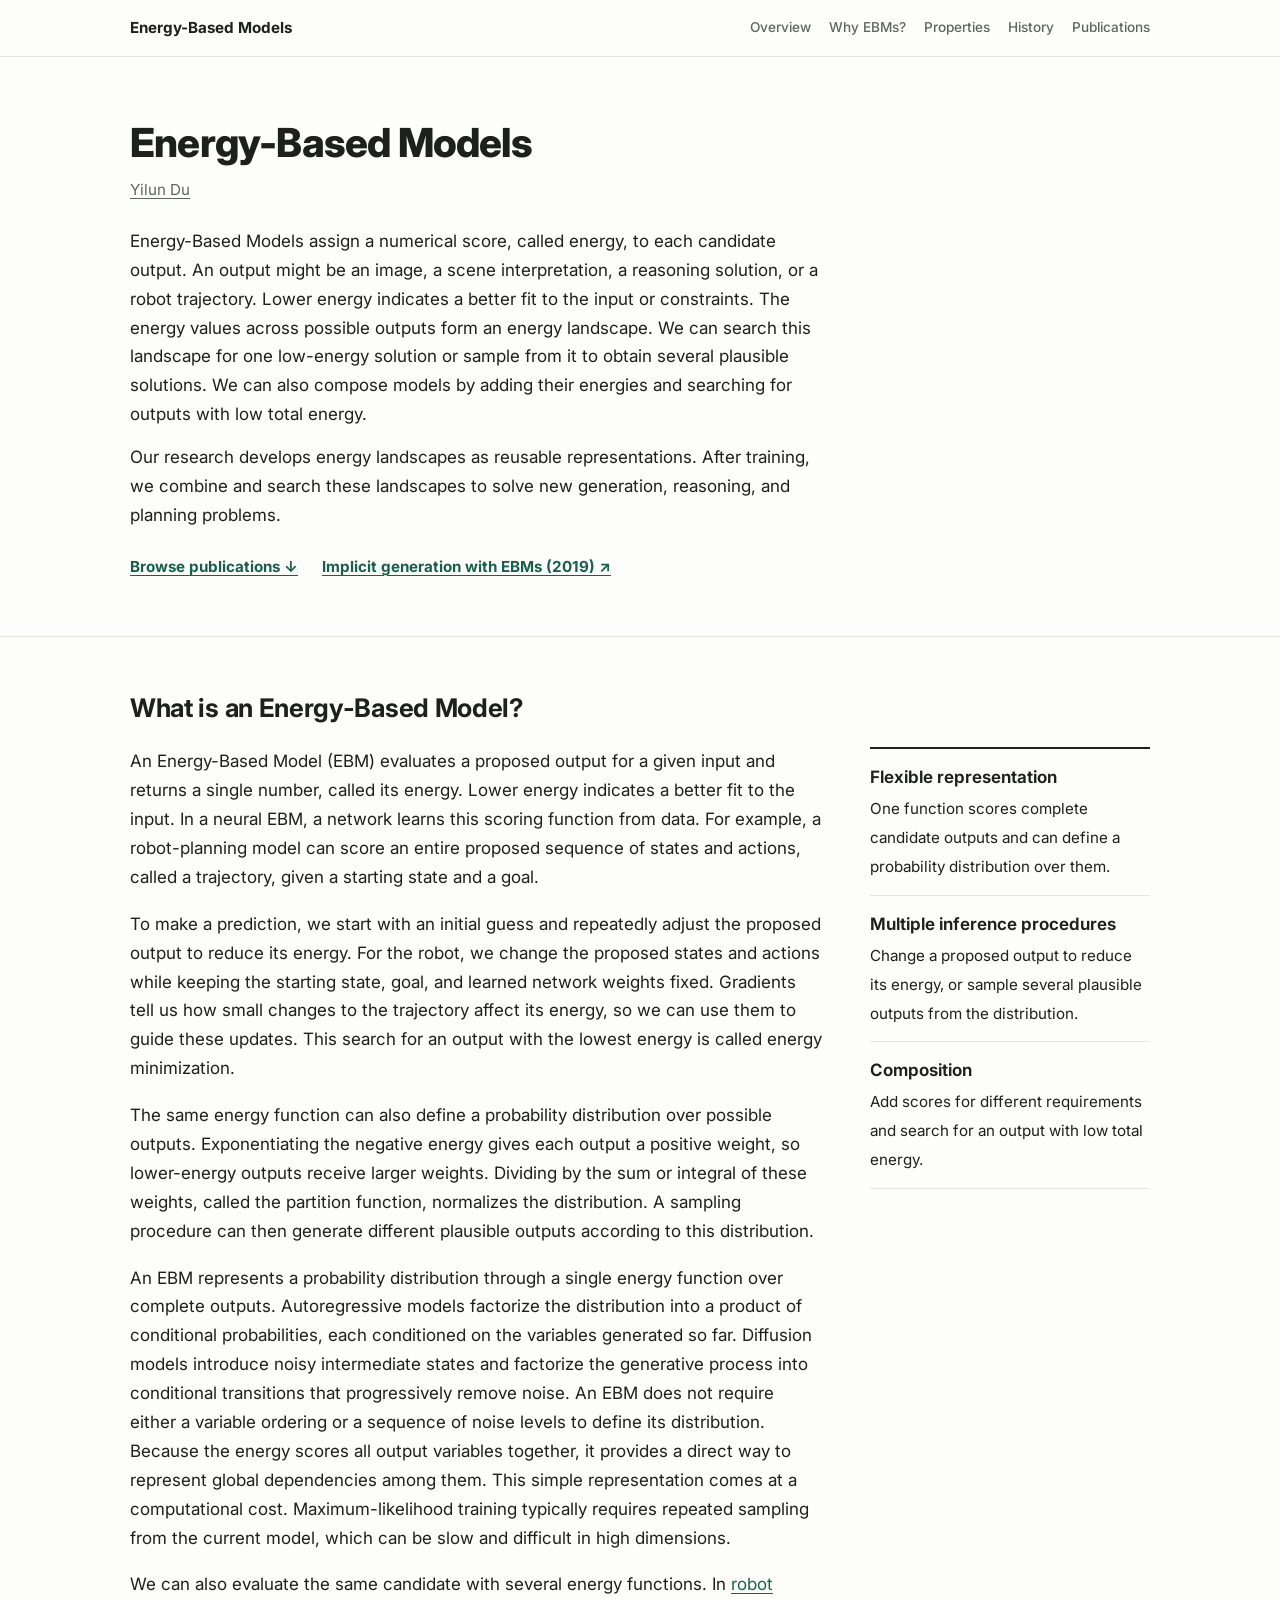
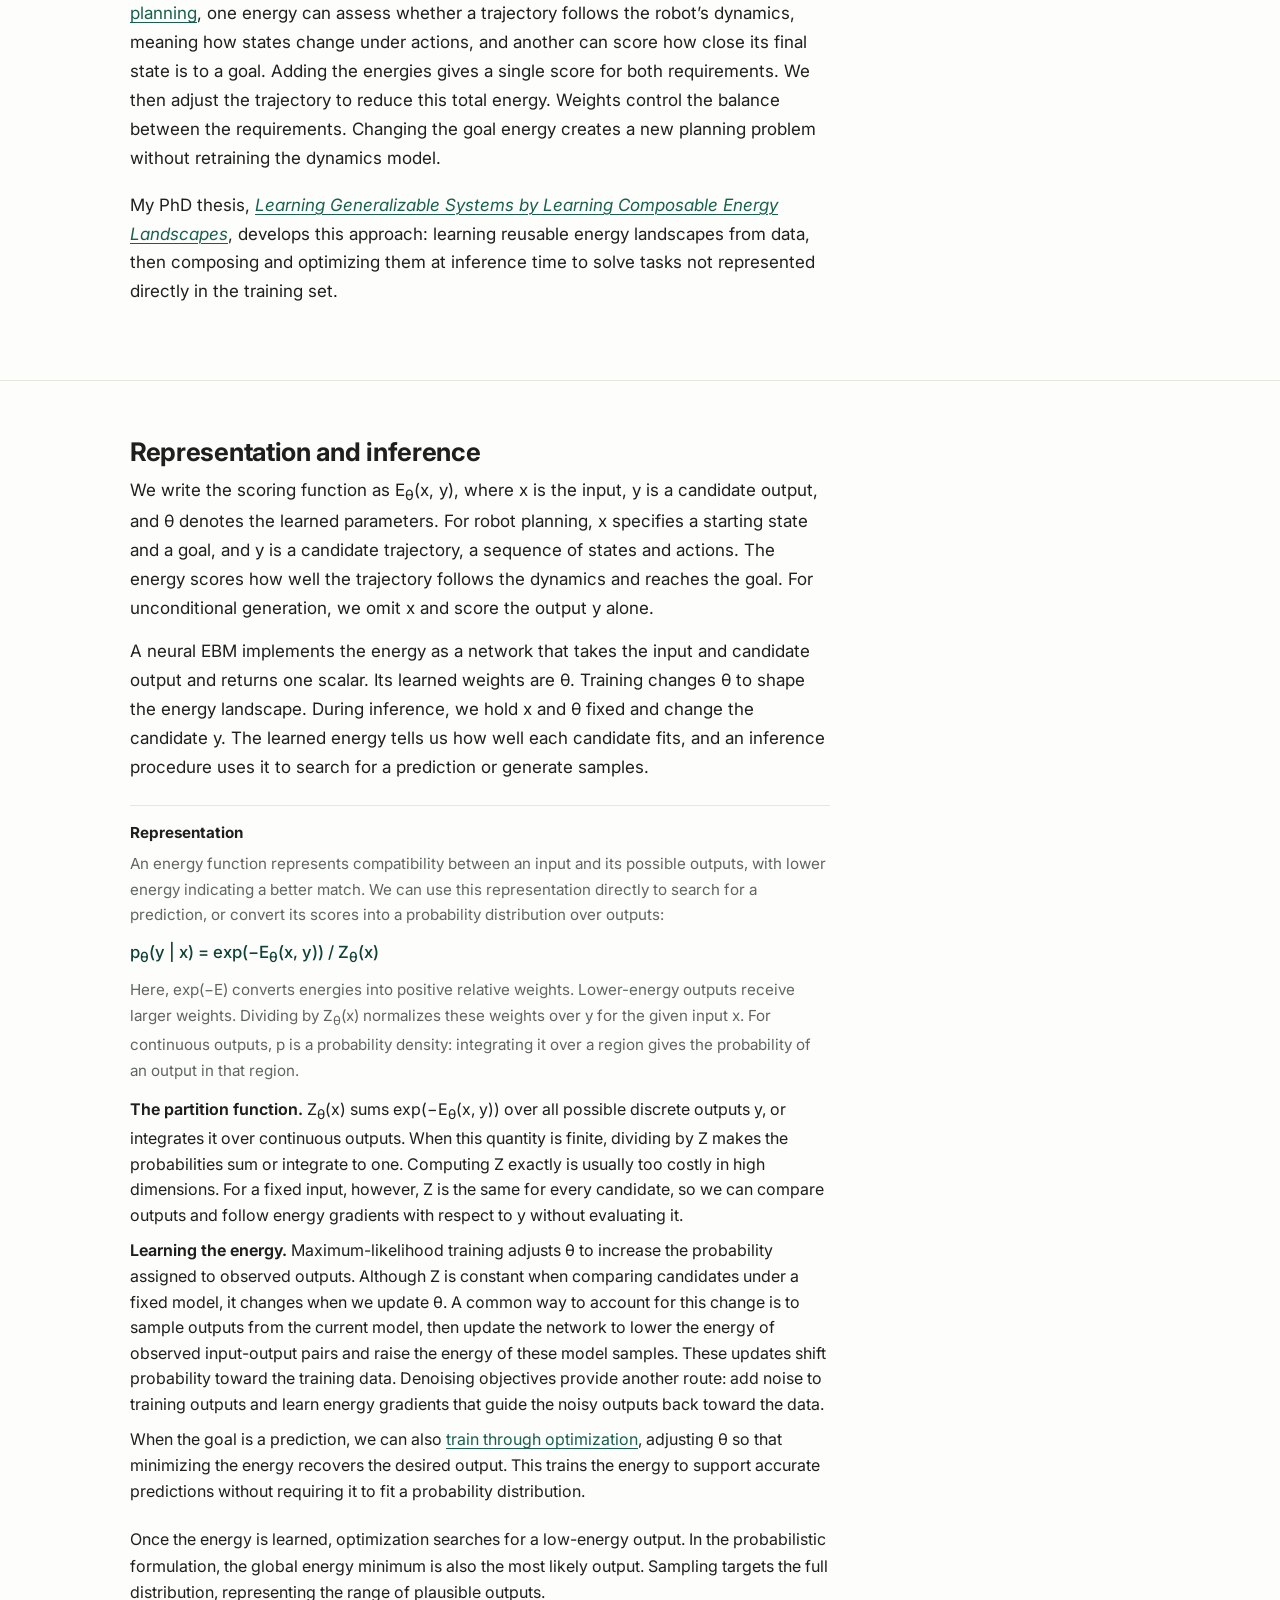
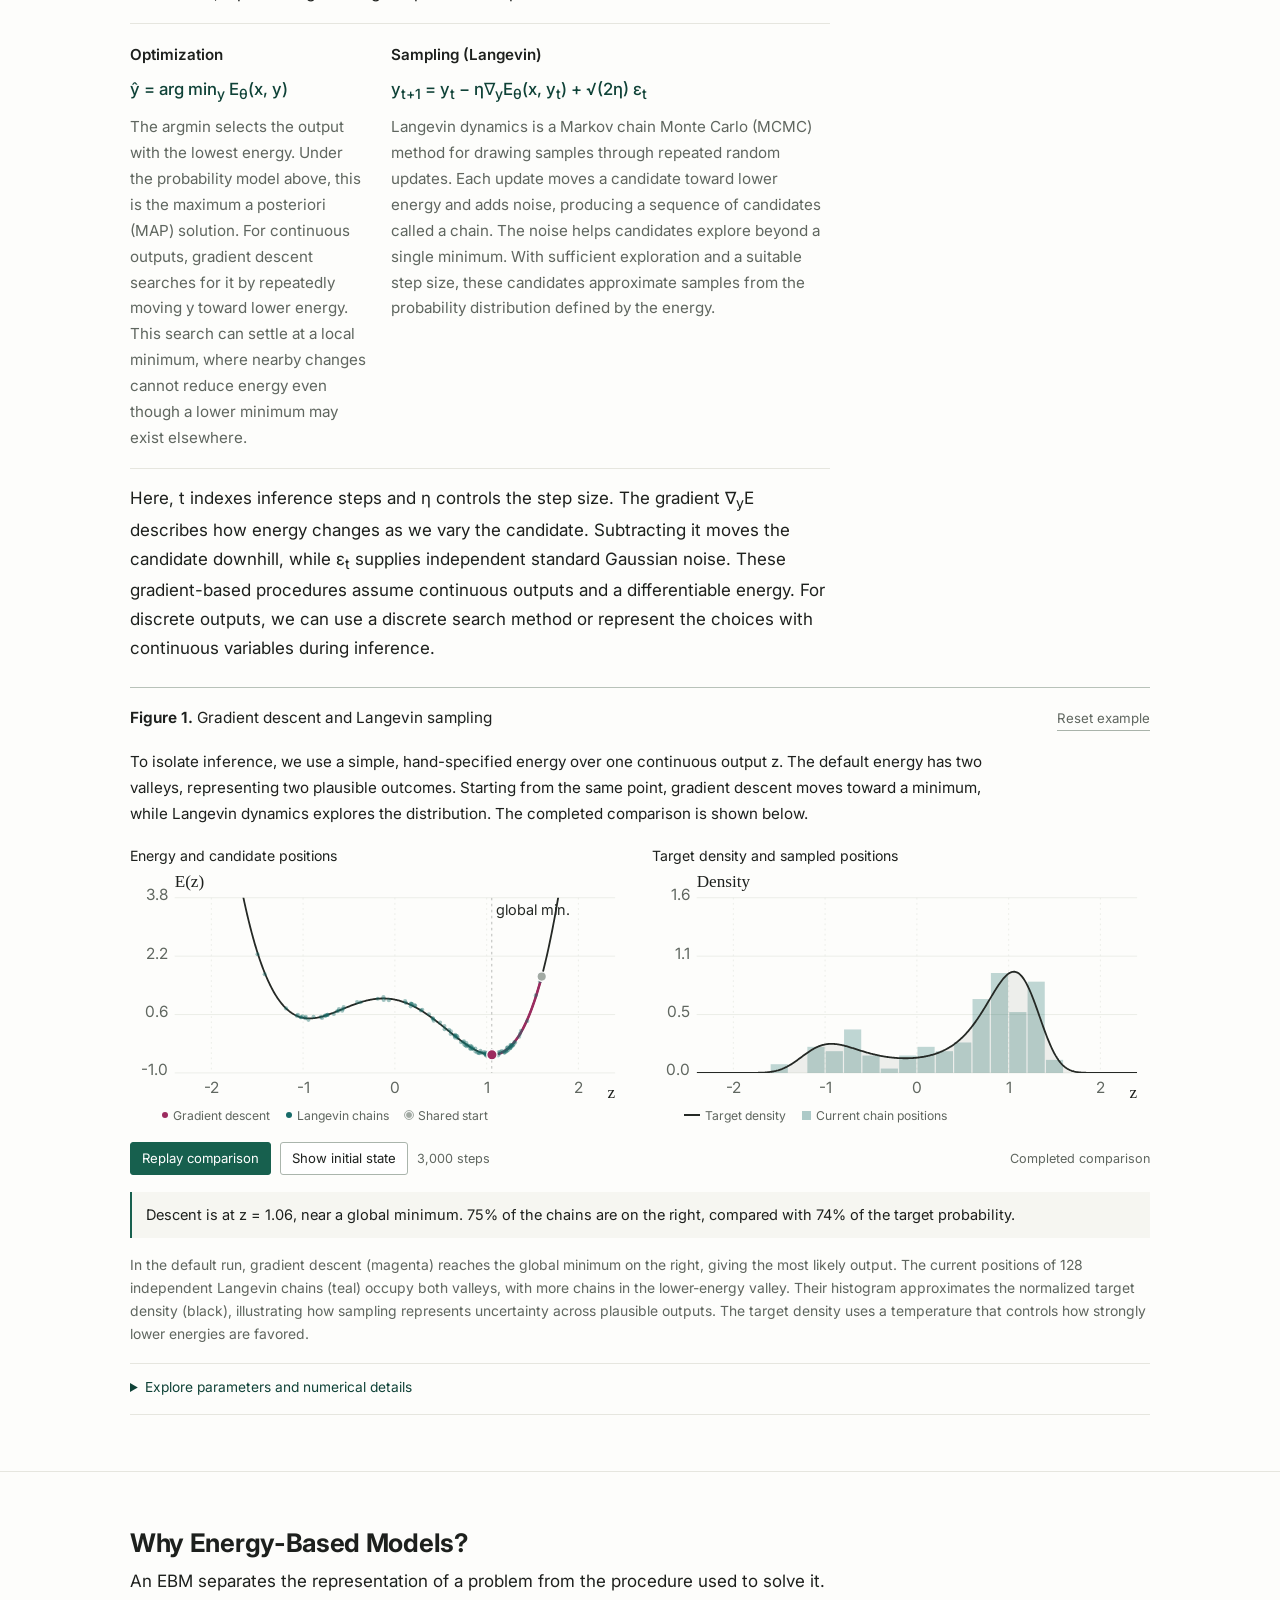
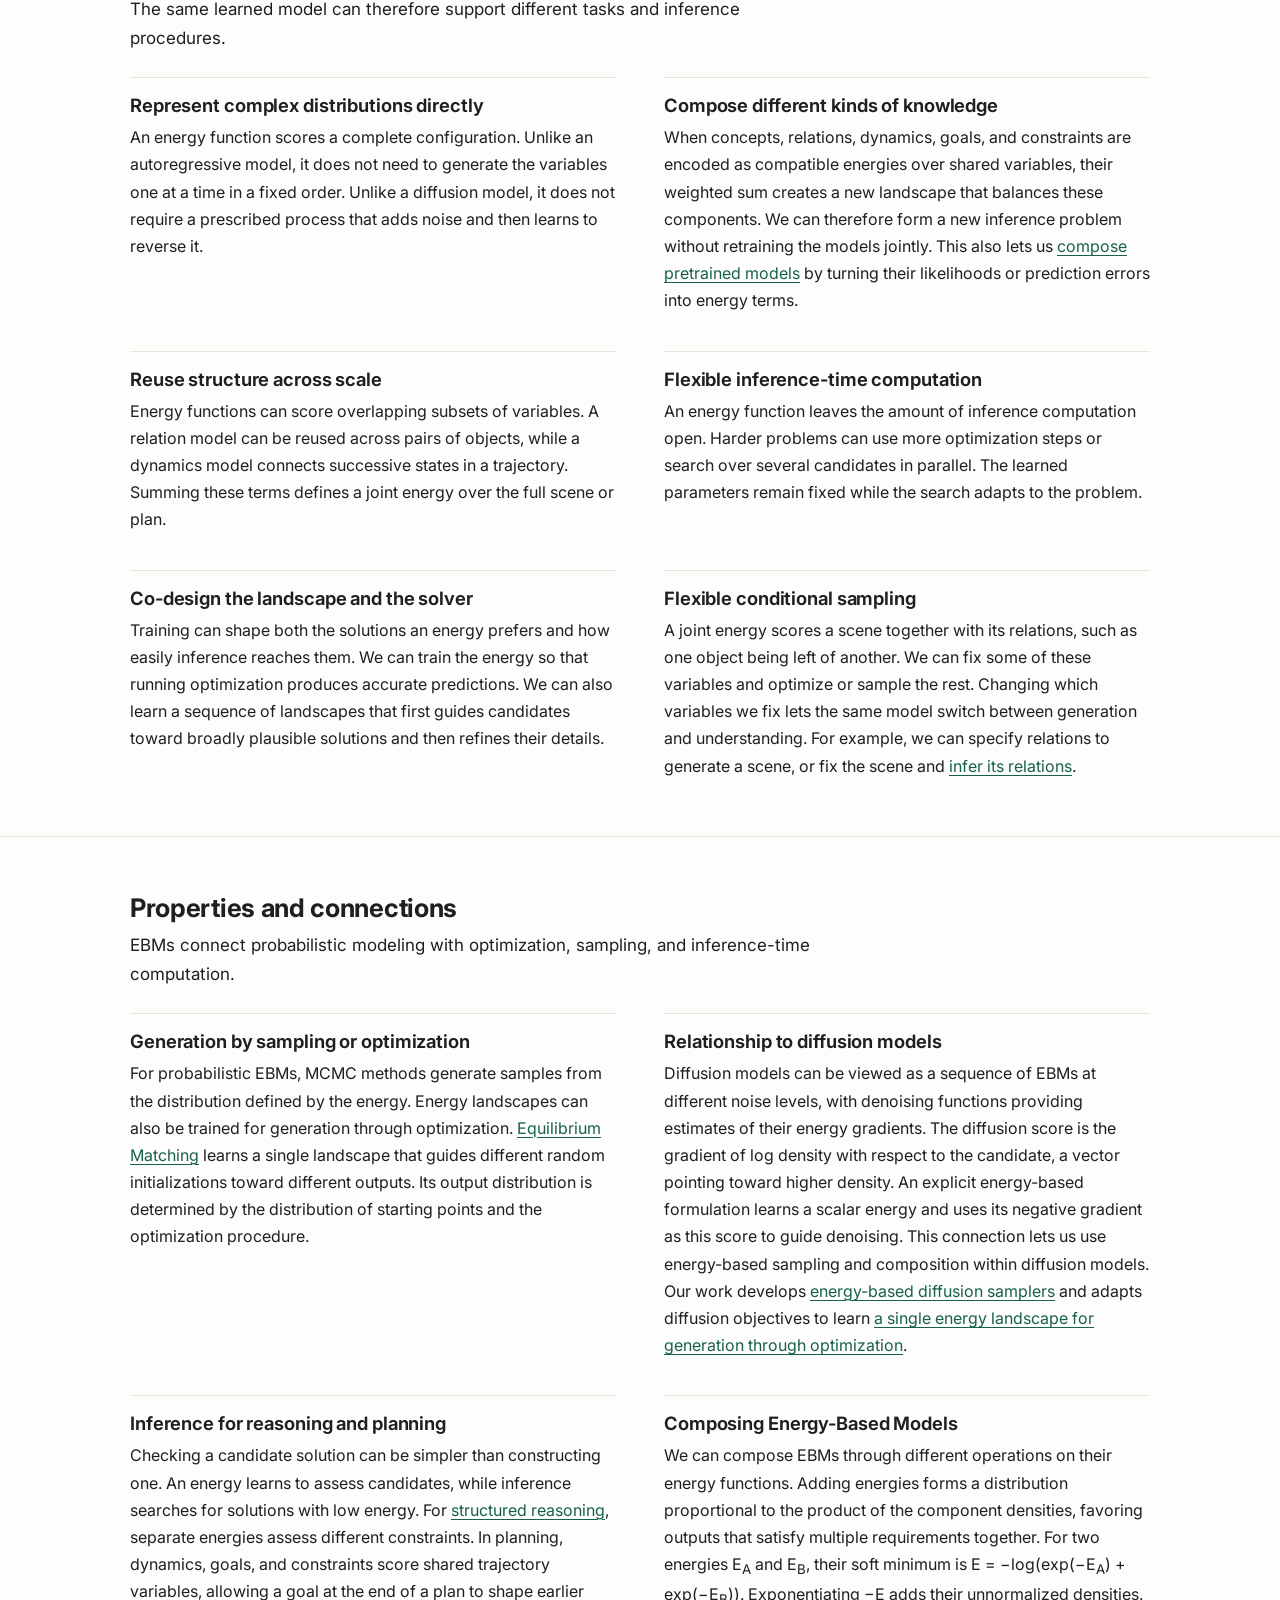
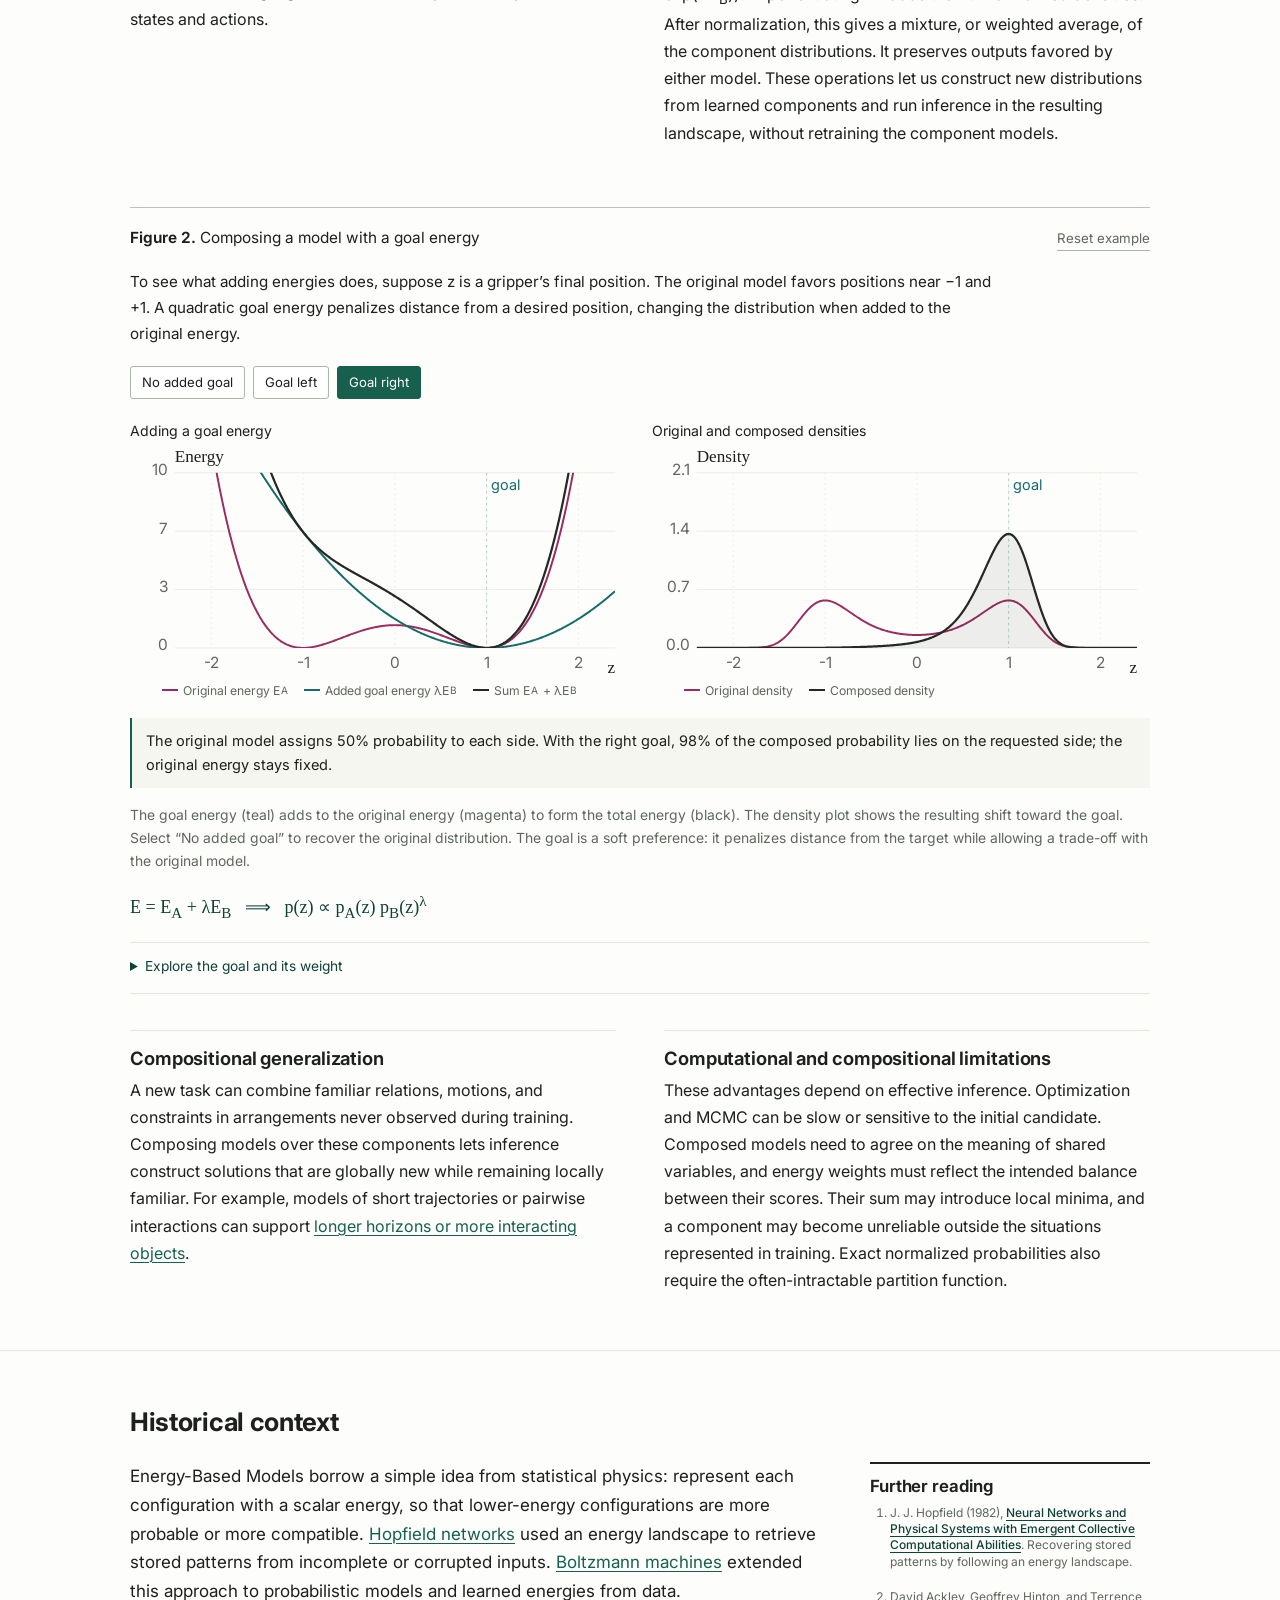
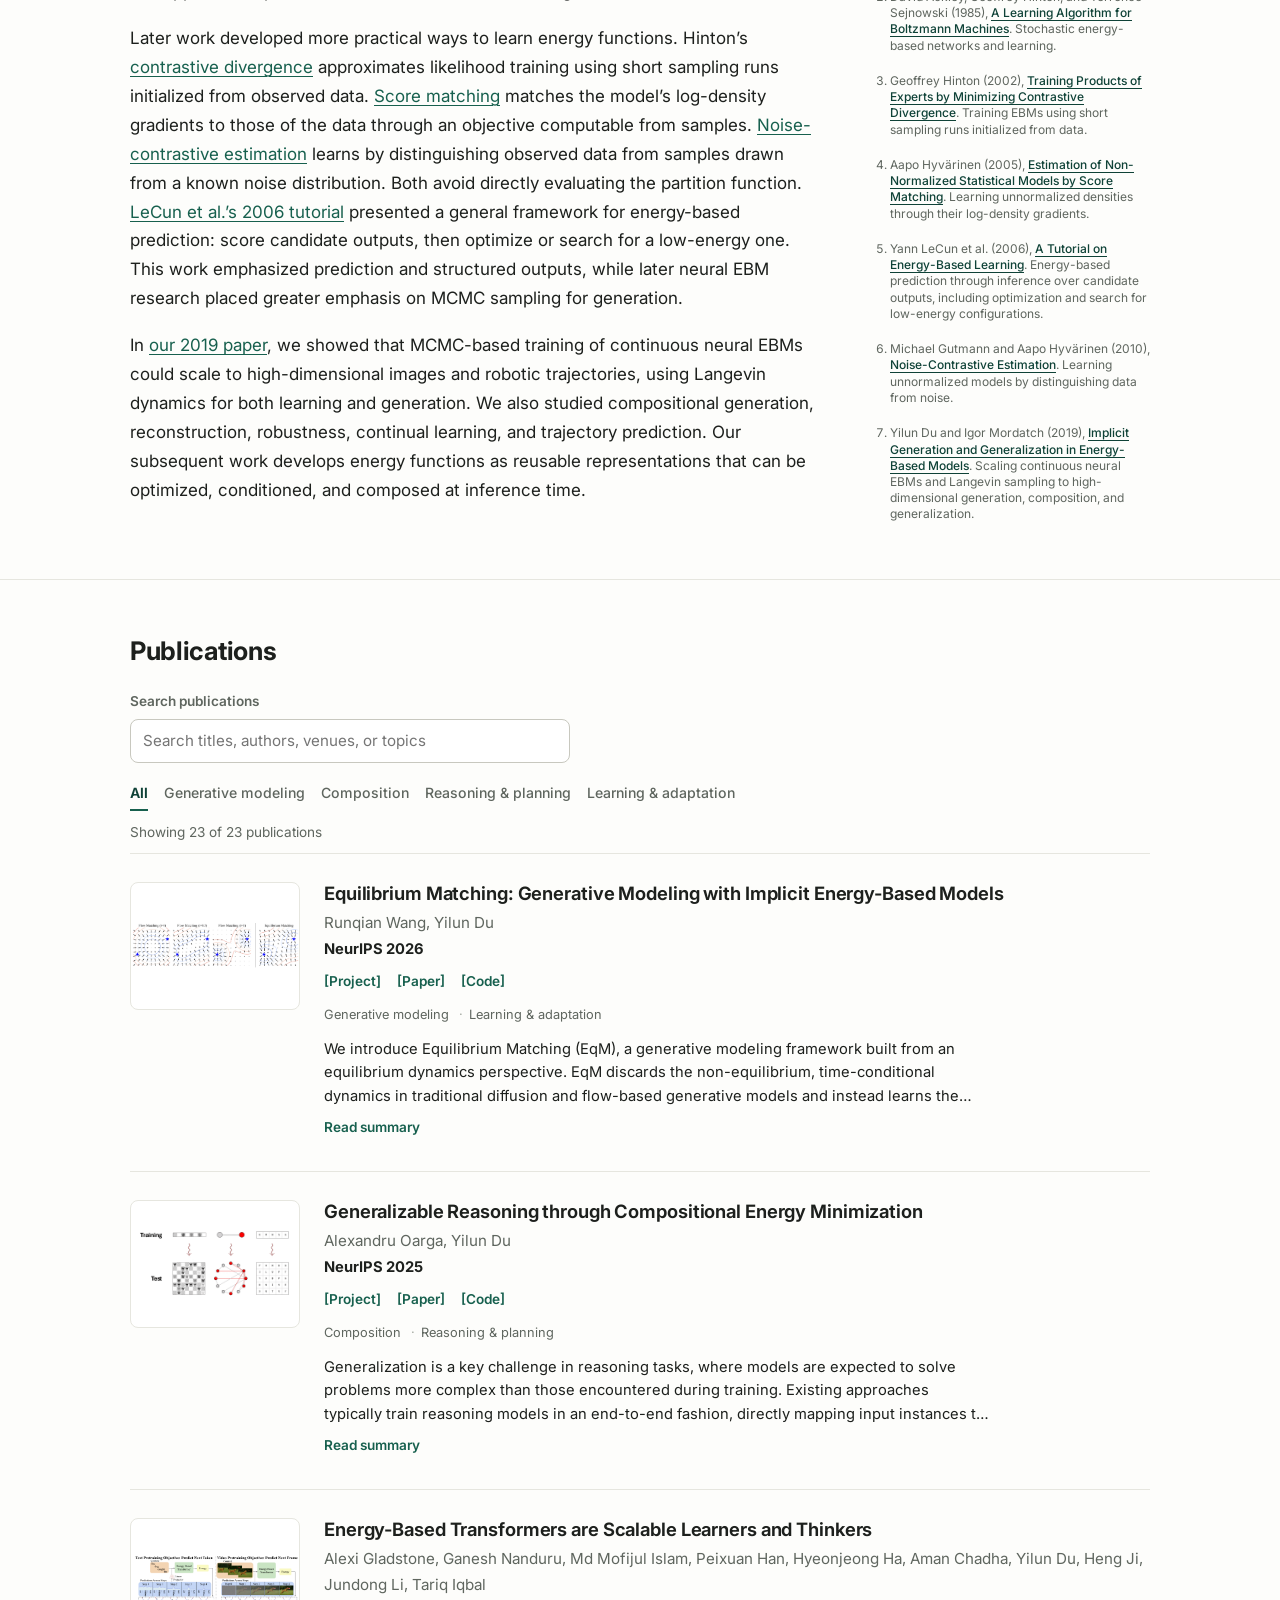
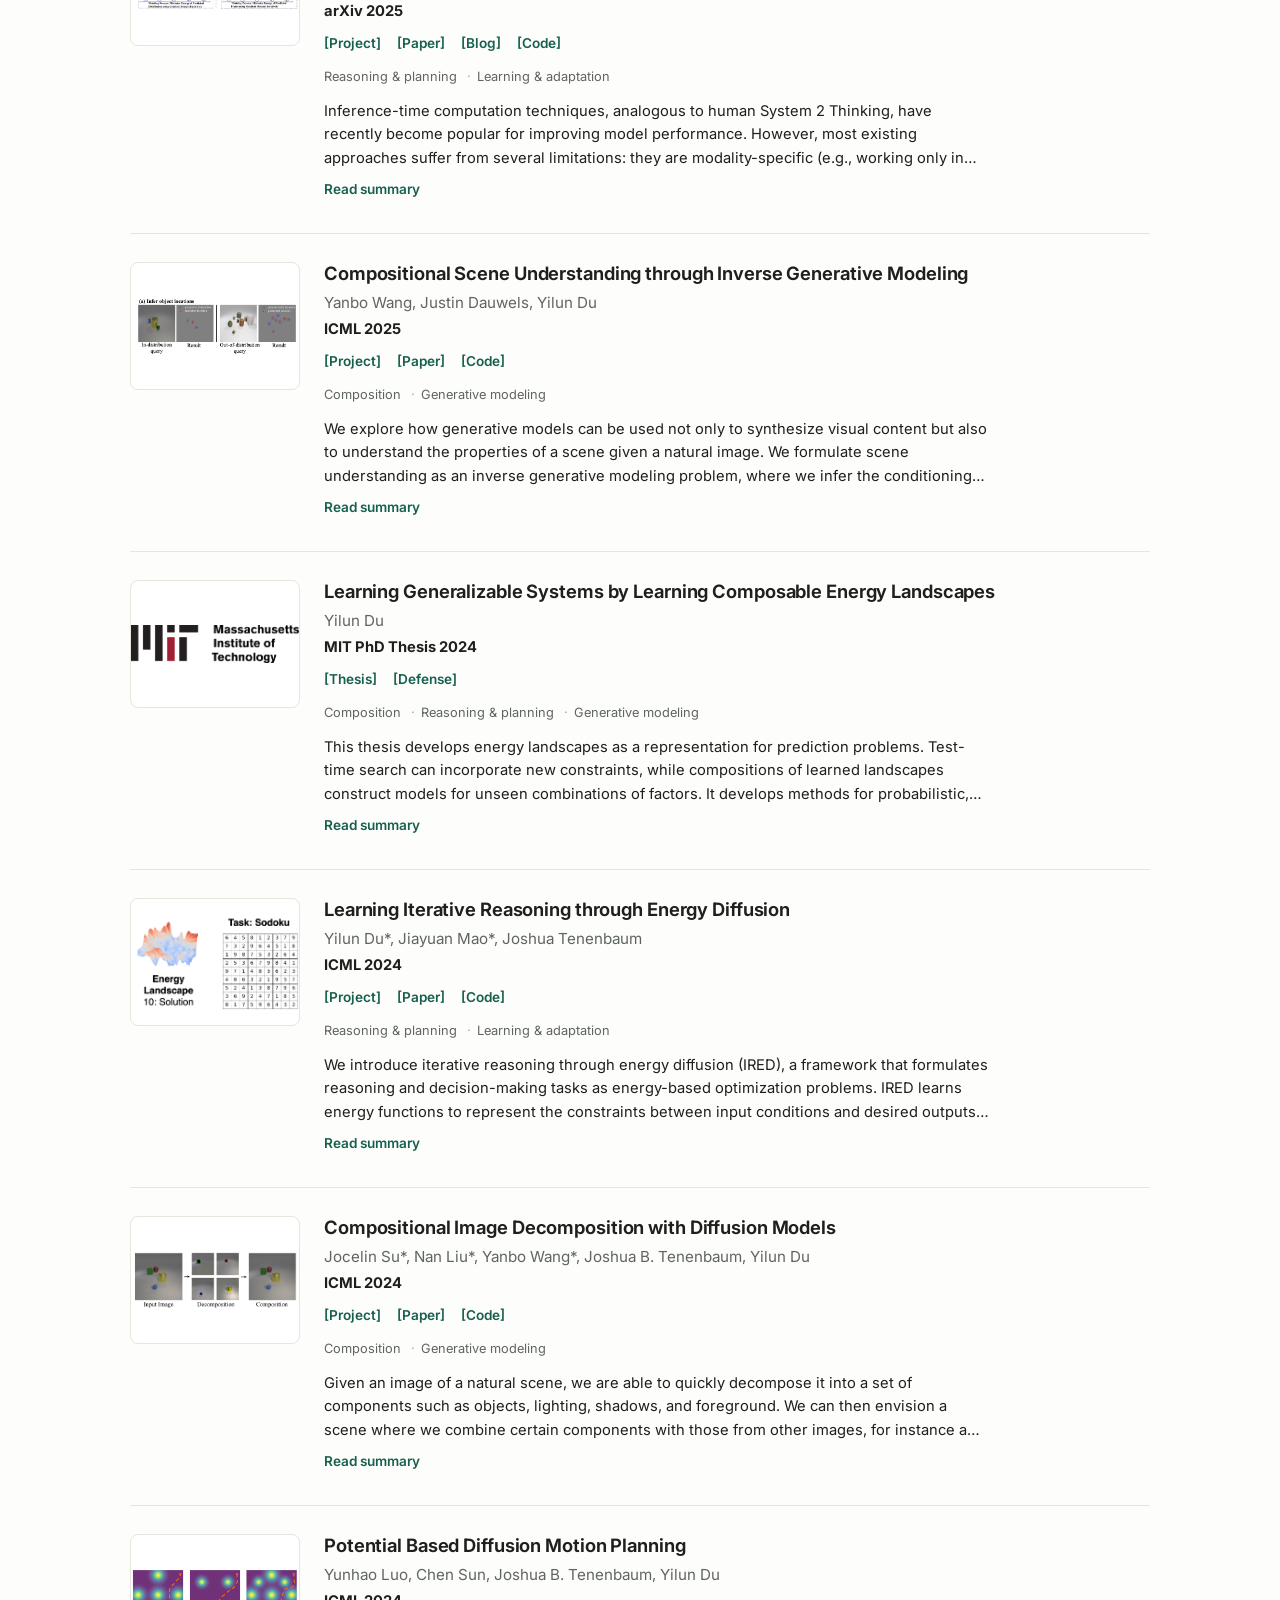
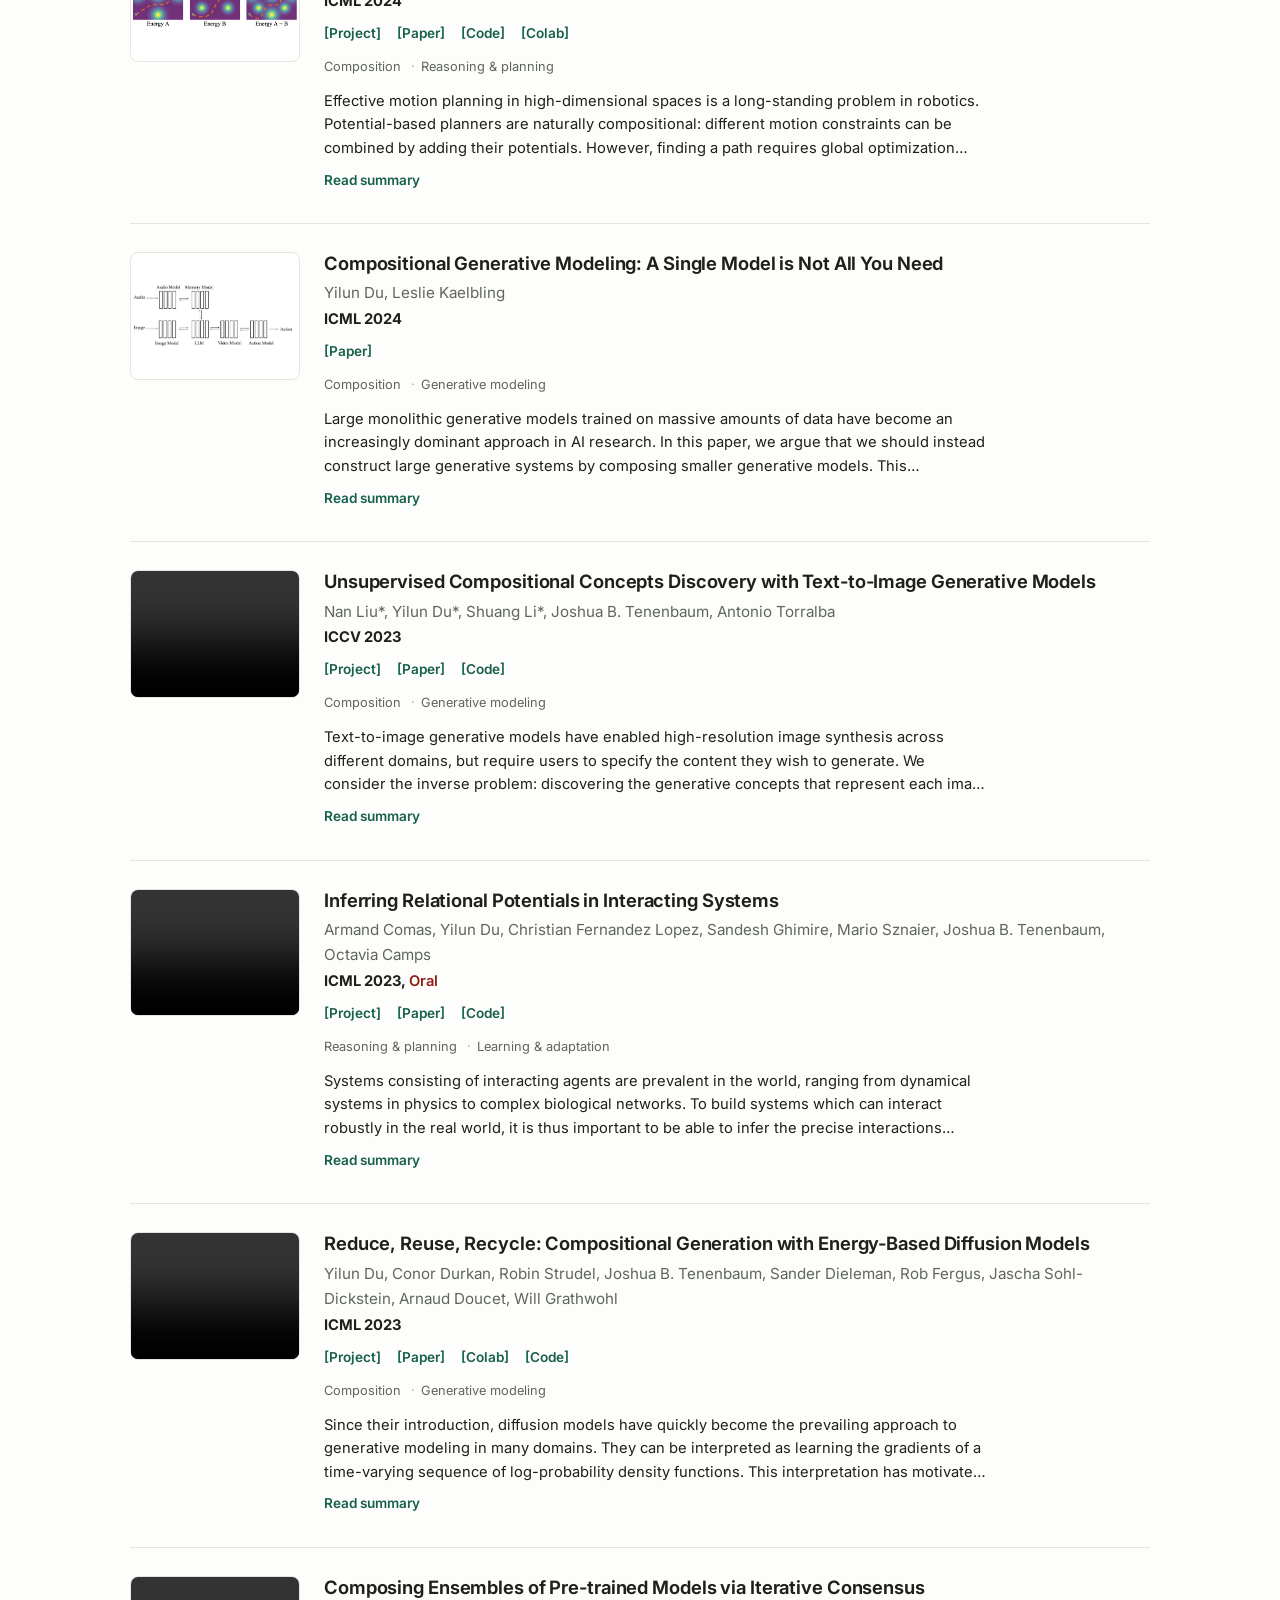
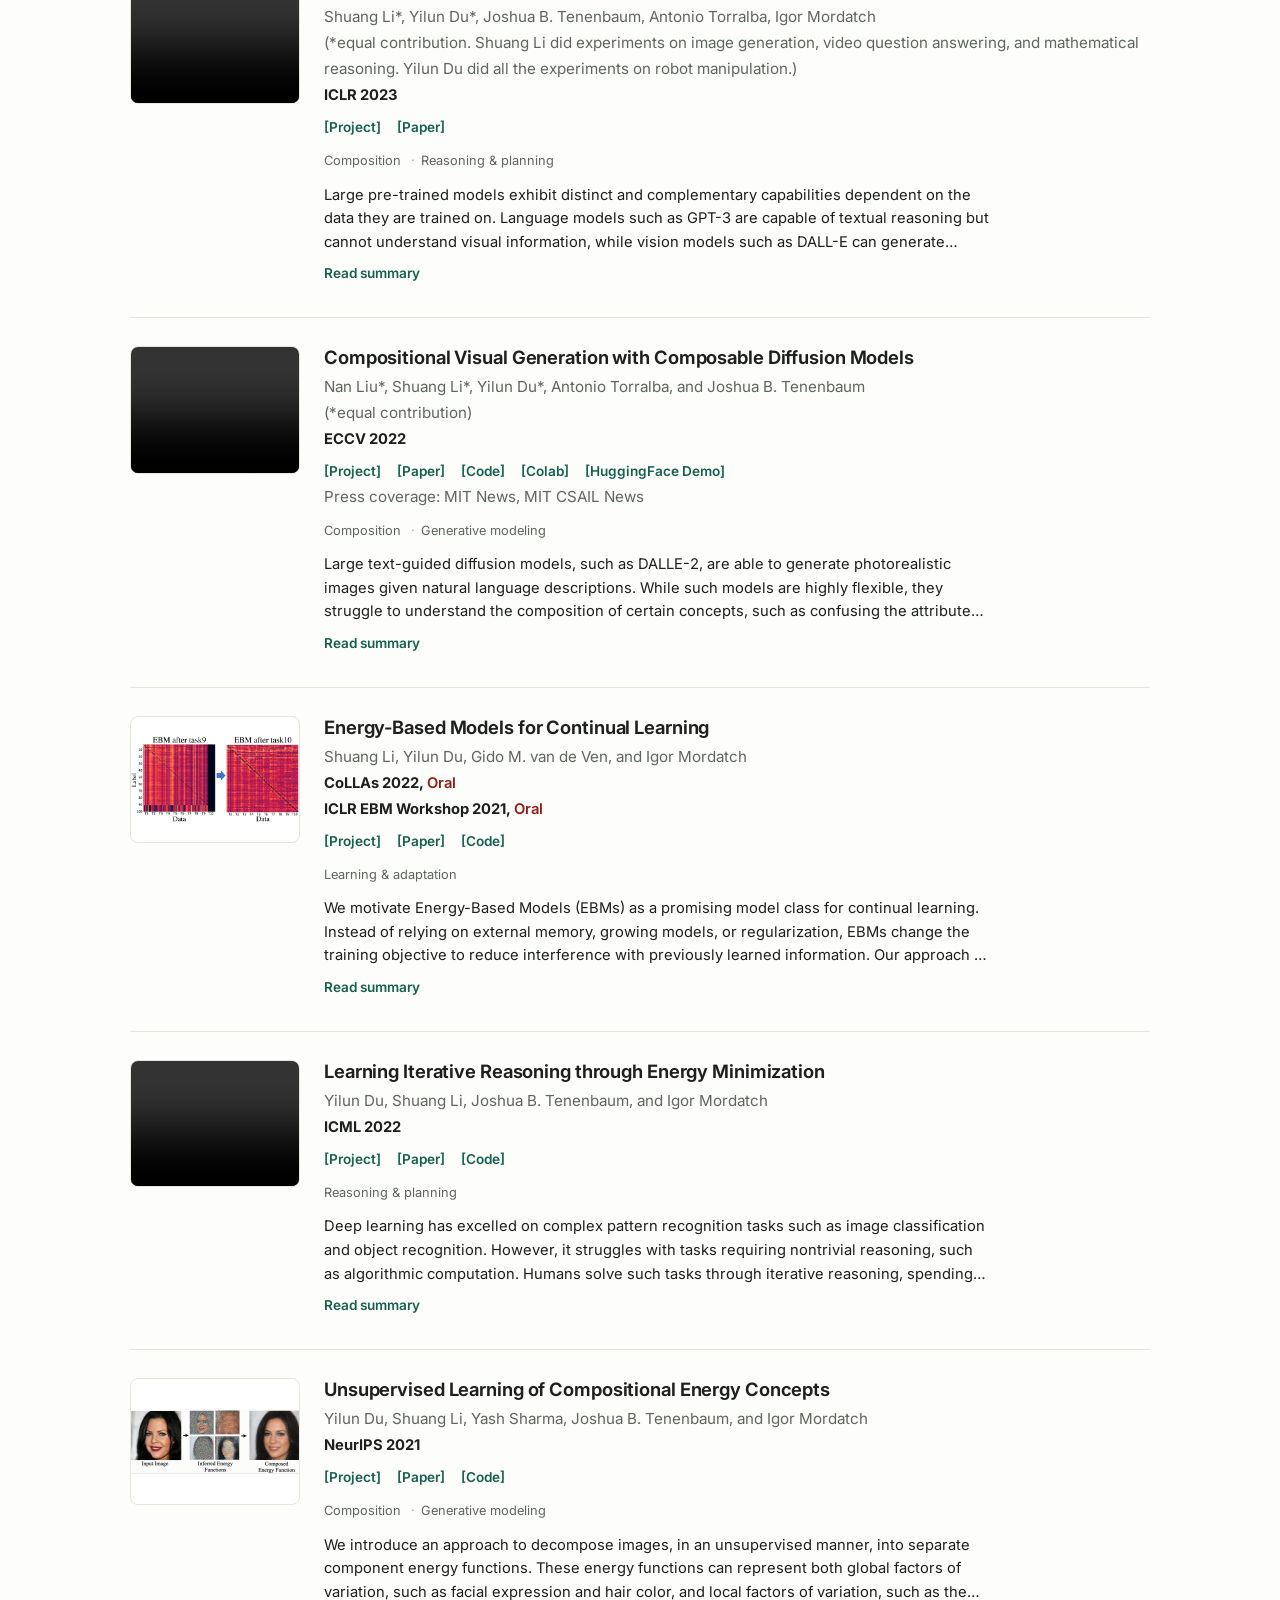
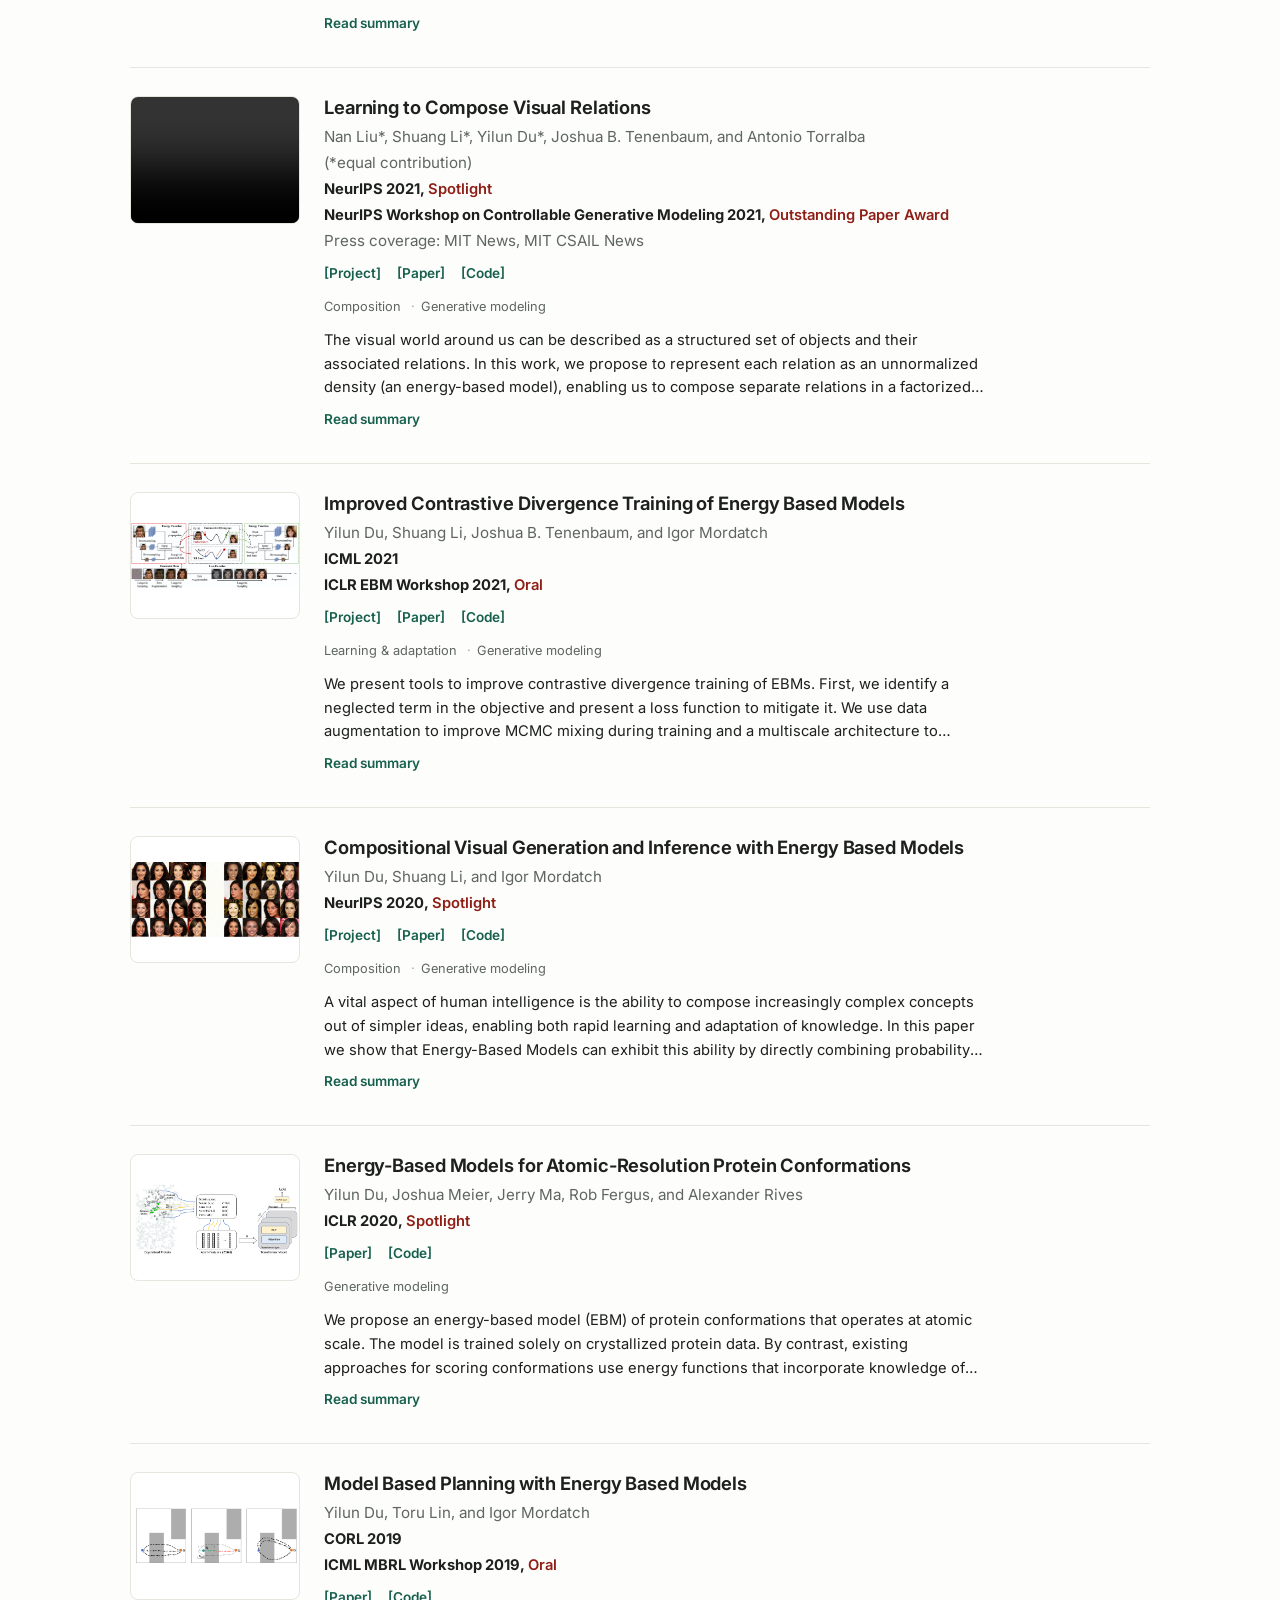
==== commit 77231c02: "update authors" ====
--- a/index.html
+++ b/index.html
@@ -606,7 +606,7 @@
             <a href="https://scholar.google.com/citations?user=KuFJC30AAAAJ&amp;hl=en">Runqian Wang</a>,
             <a href="https://yilundu.github.io/">Yilun Du</a>
             <br>
-			<b><a href="https://arxiv.org/abs/2510.02300" target="_blank" rel="noopener noreferrer">arXiv 2025</a></b> <br>
+			<b><a href="https://arxiv.org/abs/2510.02300" target="_blank" rel="noopener noreferrer">NeurIPS 2026</a></b> <br>
 			<a href="https://raywang4.github.io/equilibrium_matching/" target="_blank" rel="noopener noreferrer"> <small>[Project]</small></a>
 			<a href="https://arxiv.org/abs/2510.02300"> <small>[Paper]</small></a>
 			<a href="https://github.com/raywang4/EqM"> <small>[Code]</small></a>
@@ -1448,4 +1448,4 @@
 
 })();</script></body>
 
-</html>+</html>
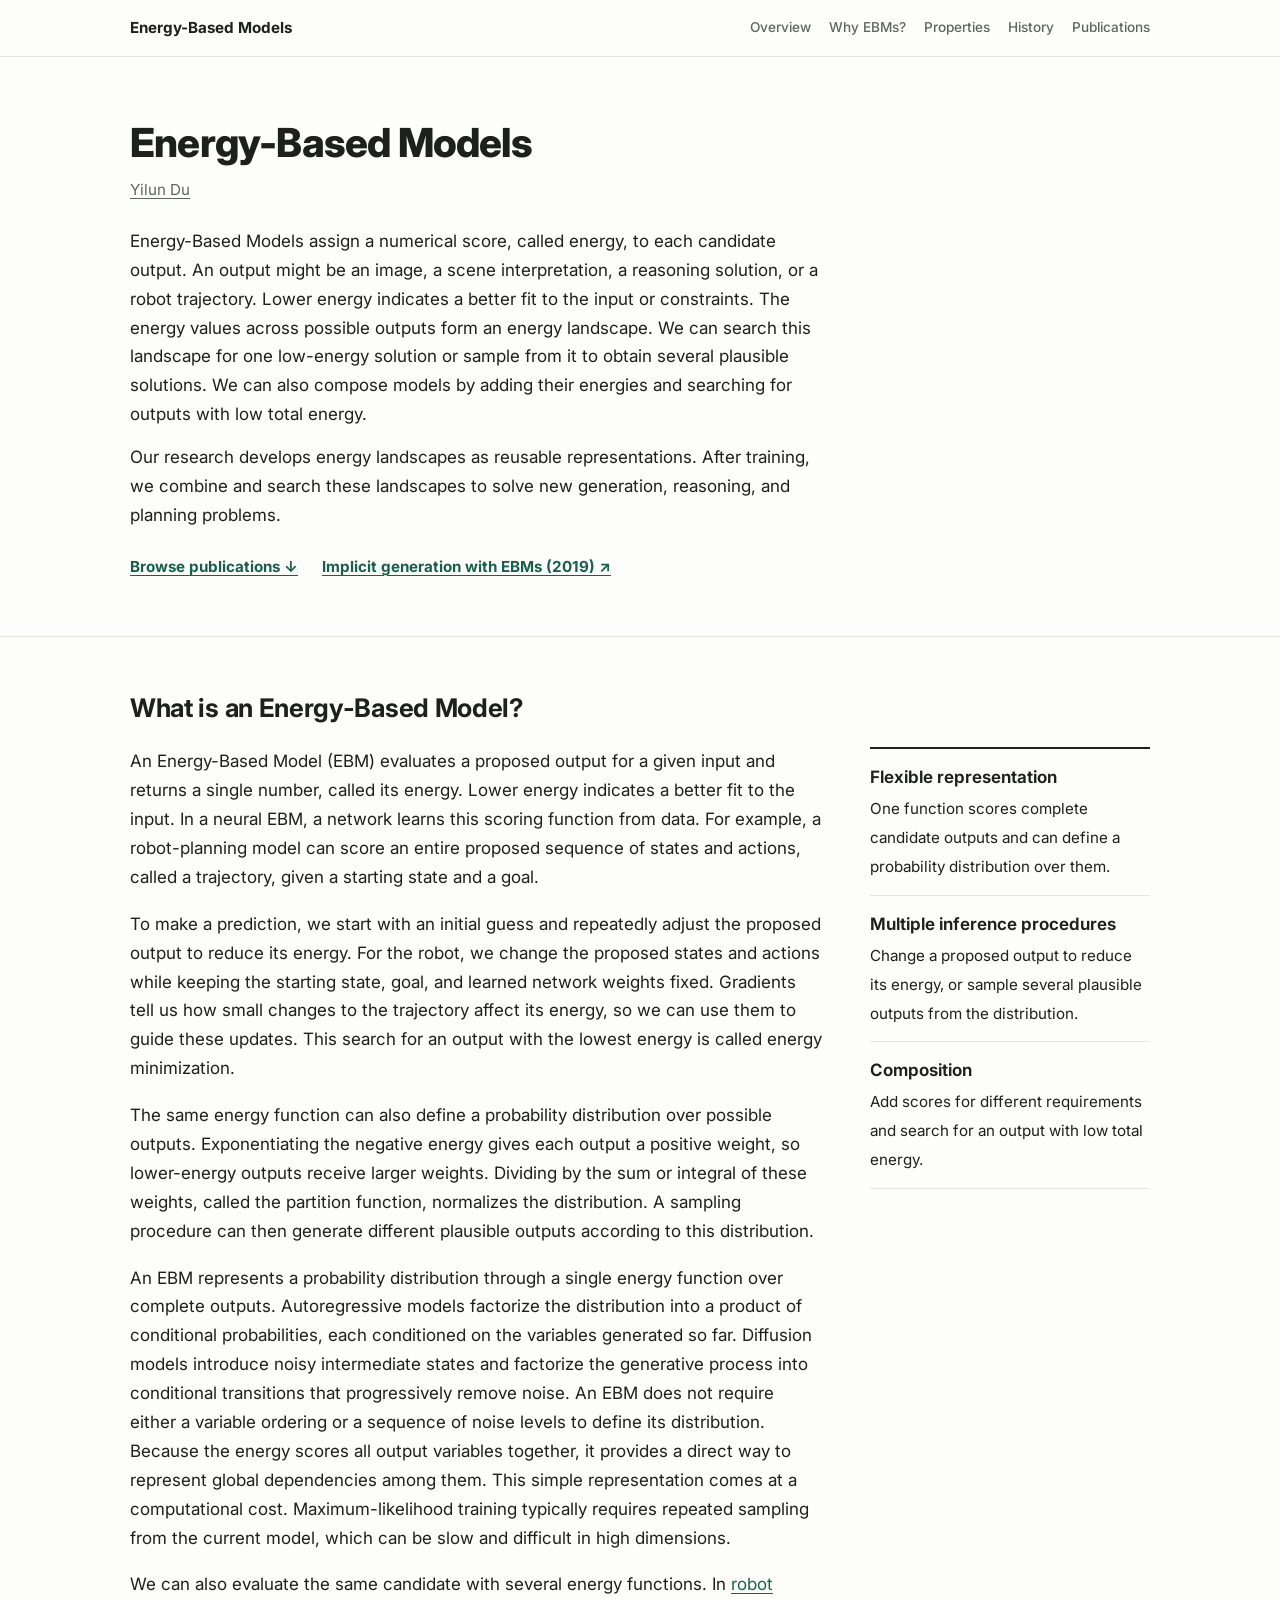
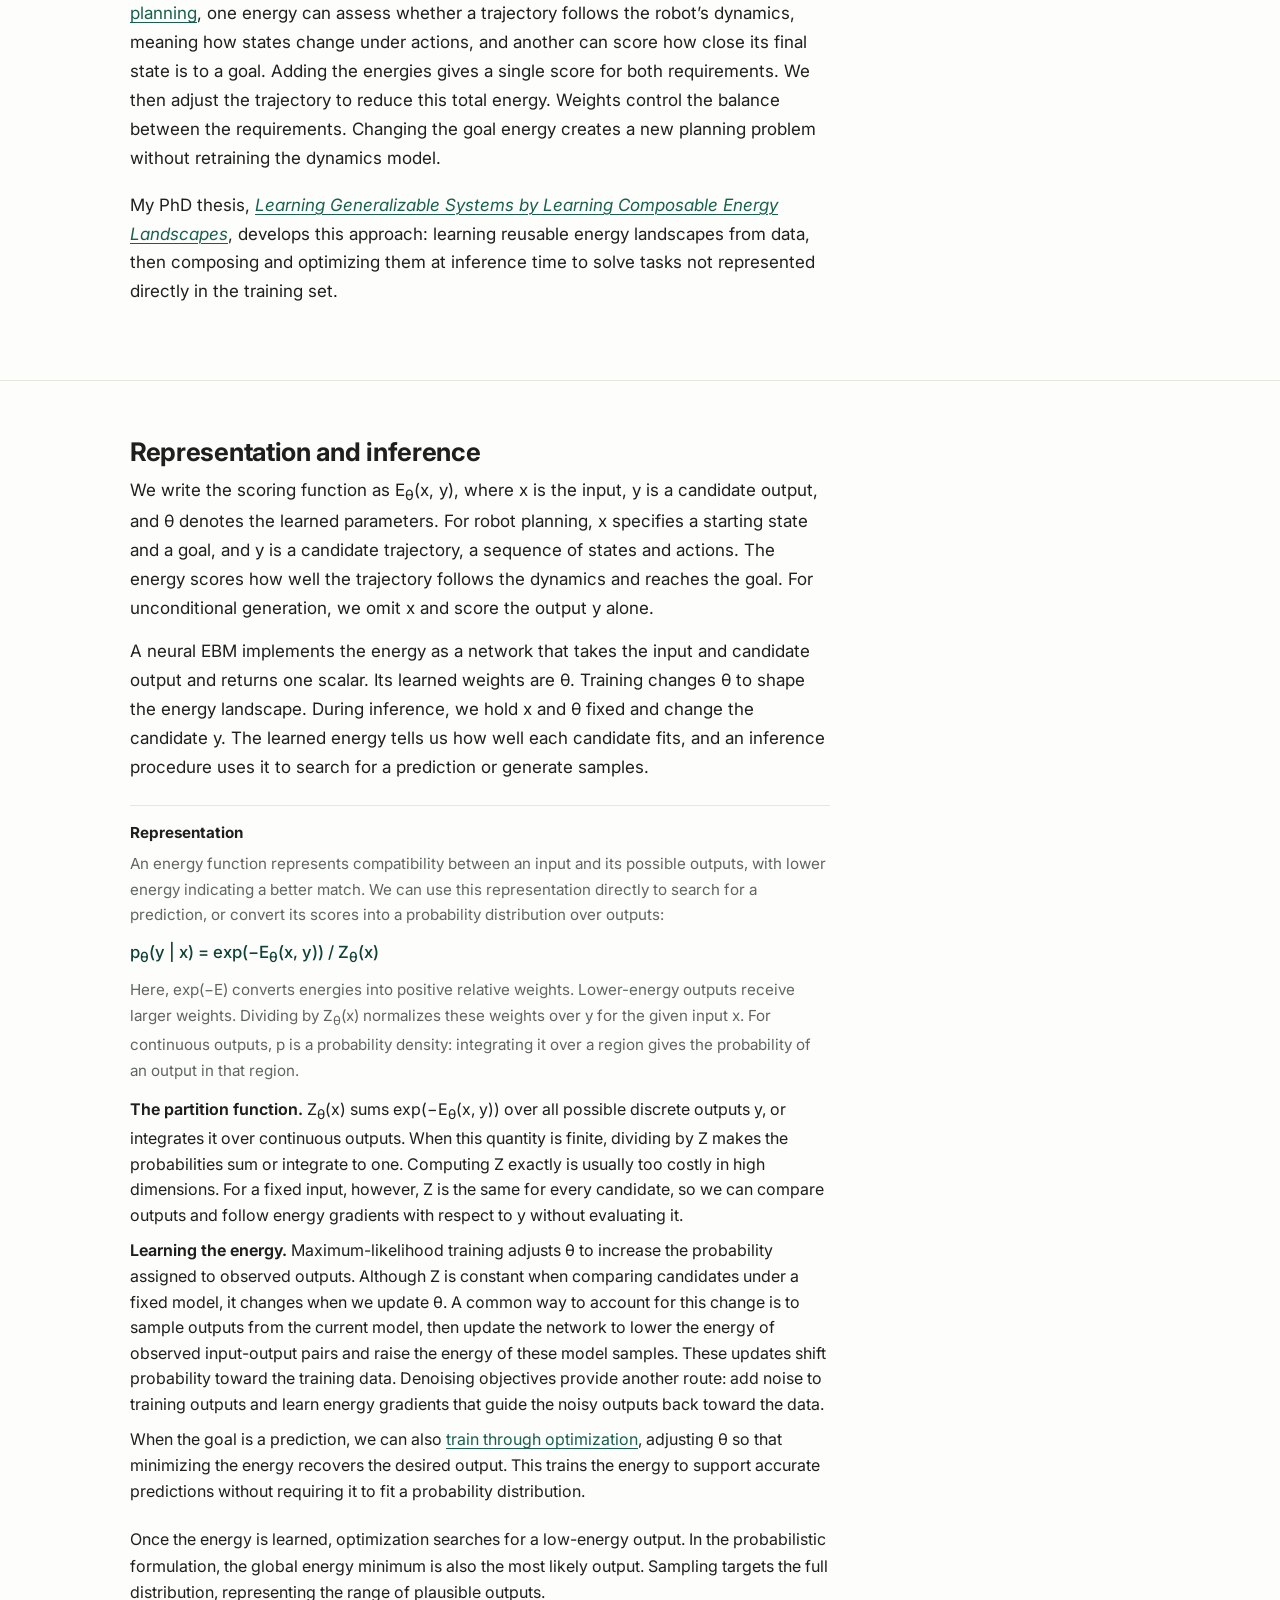
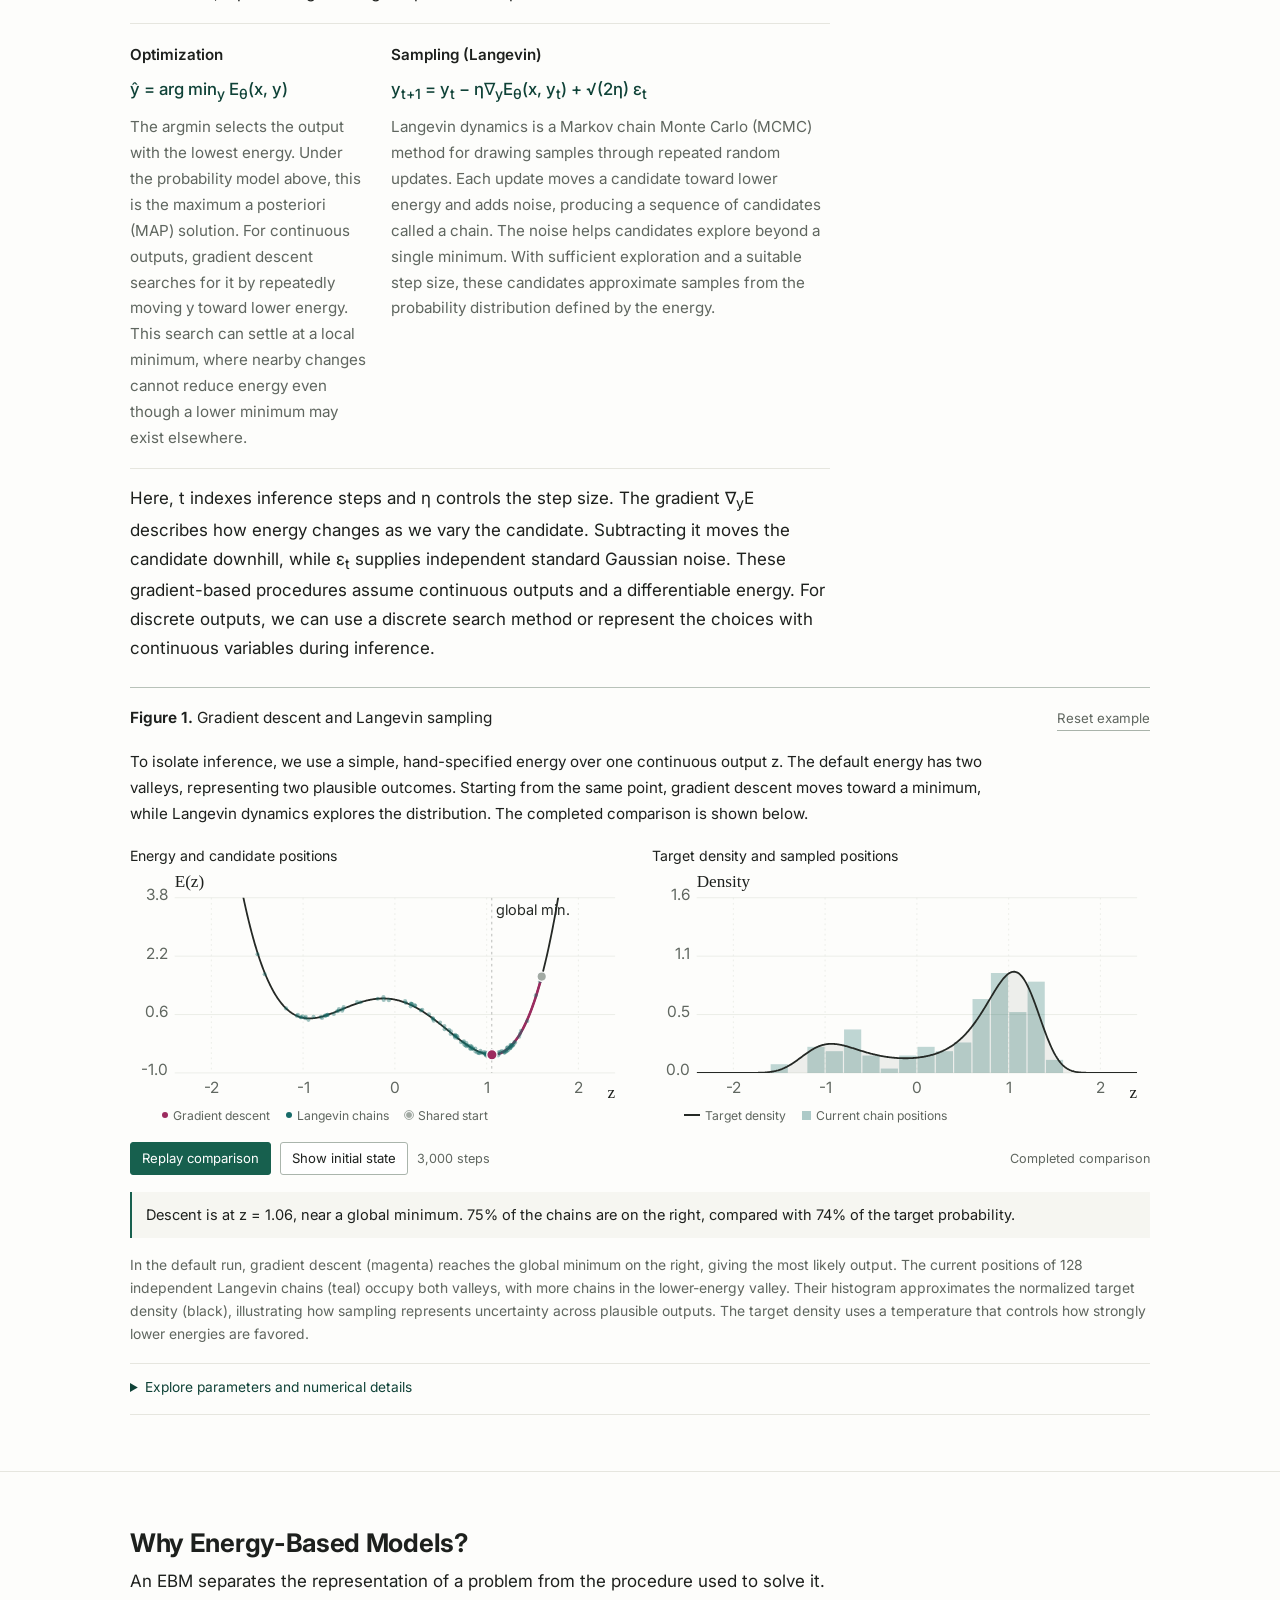
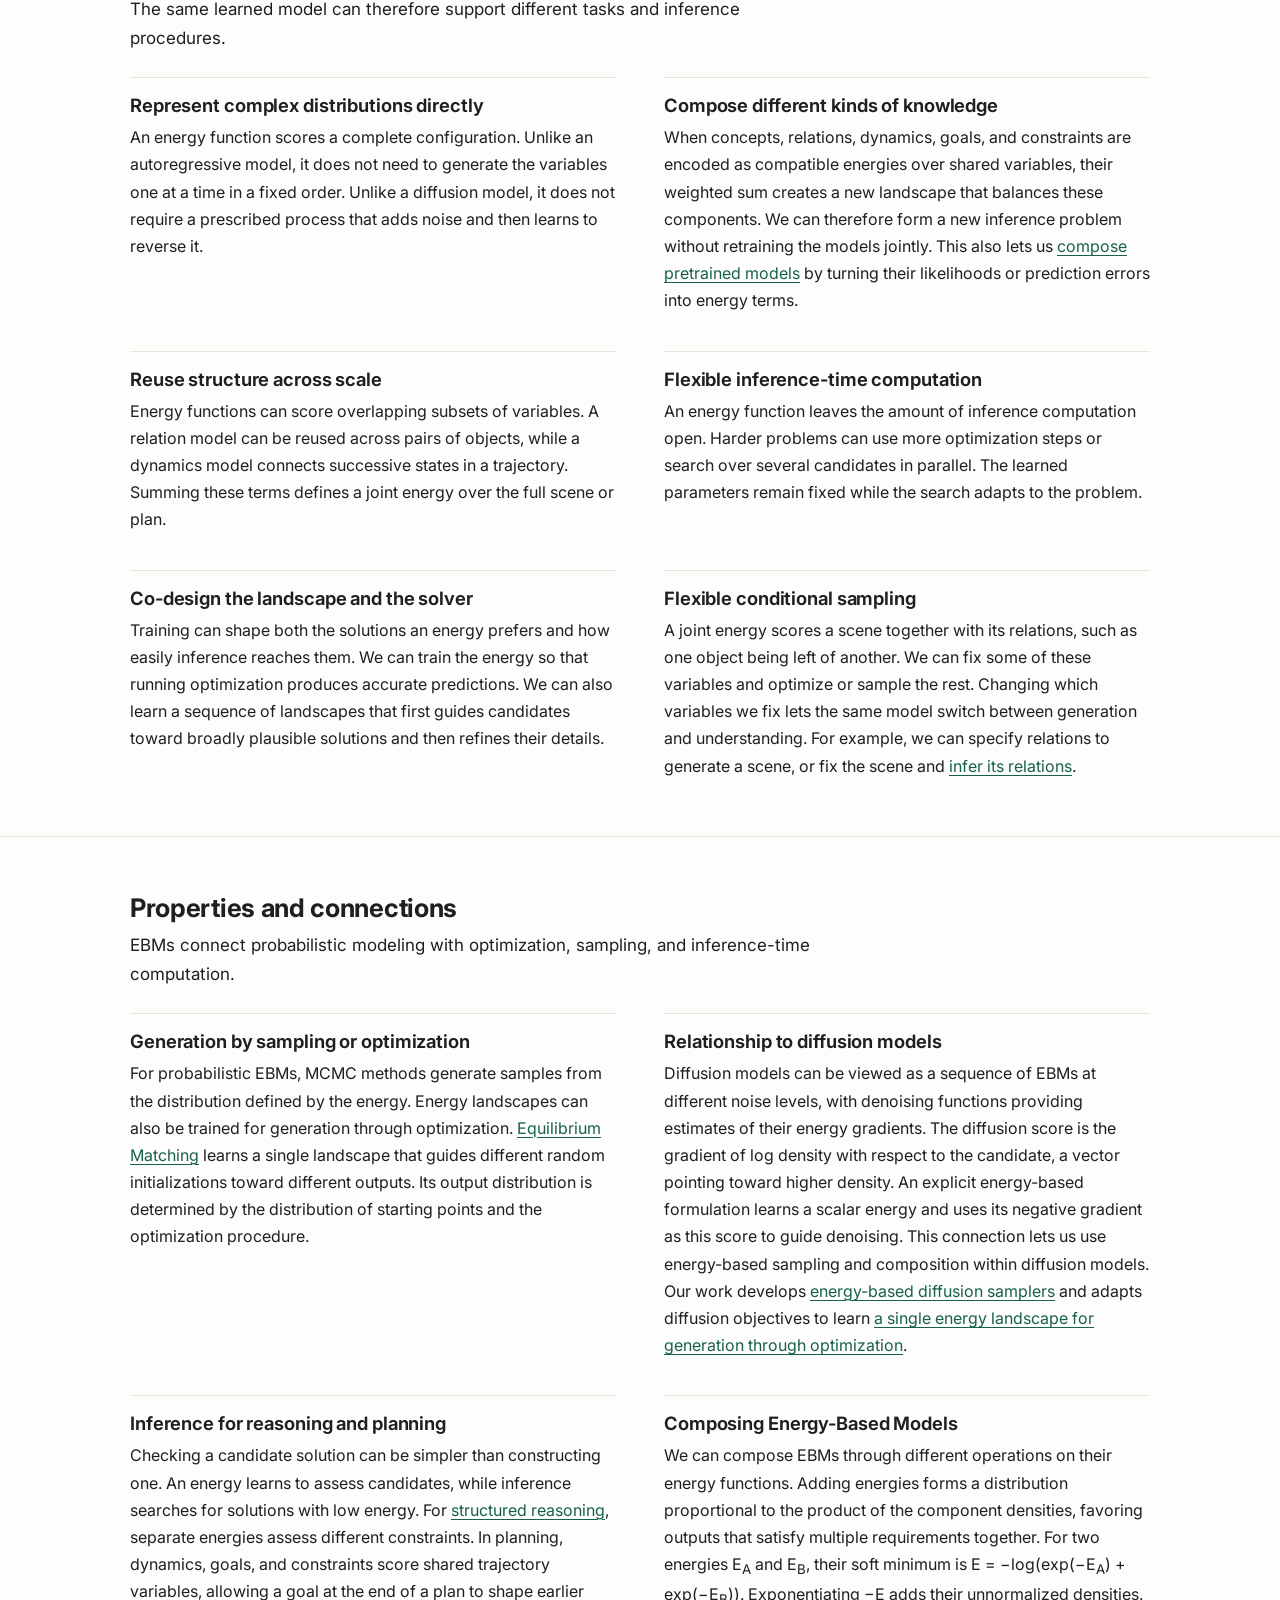
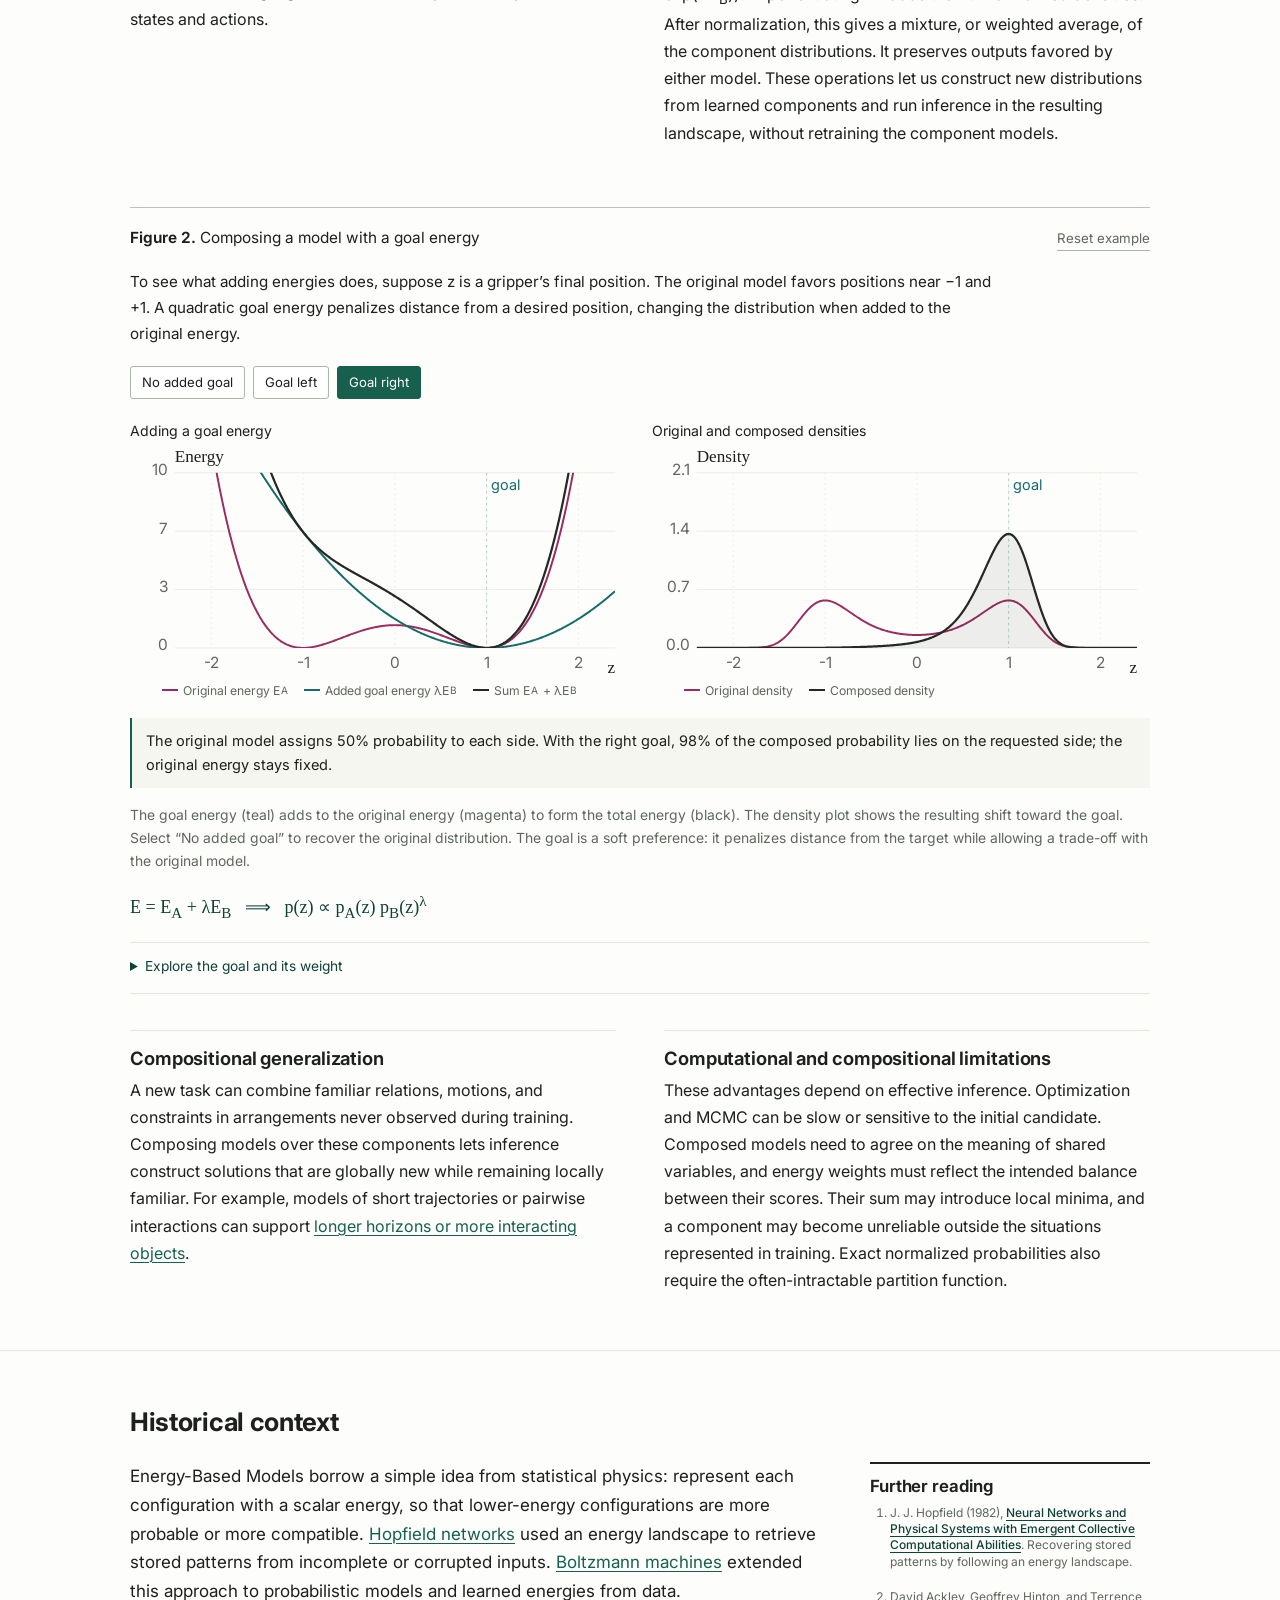
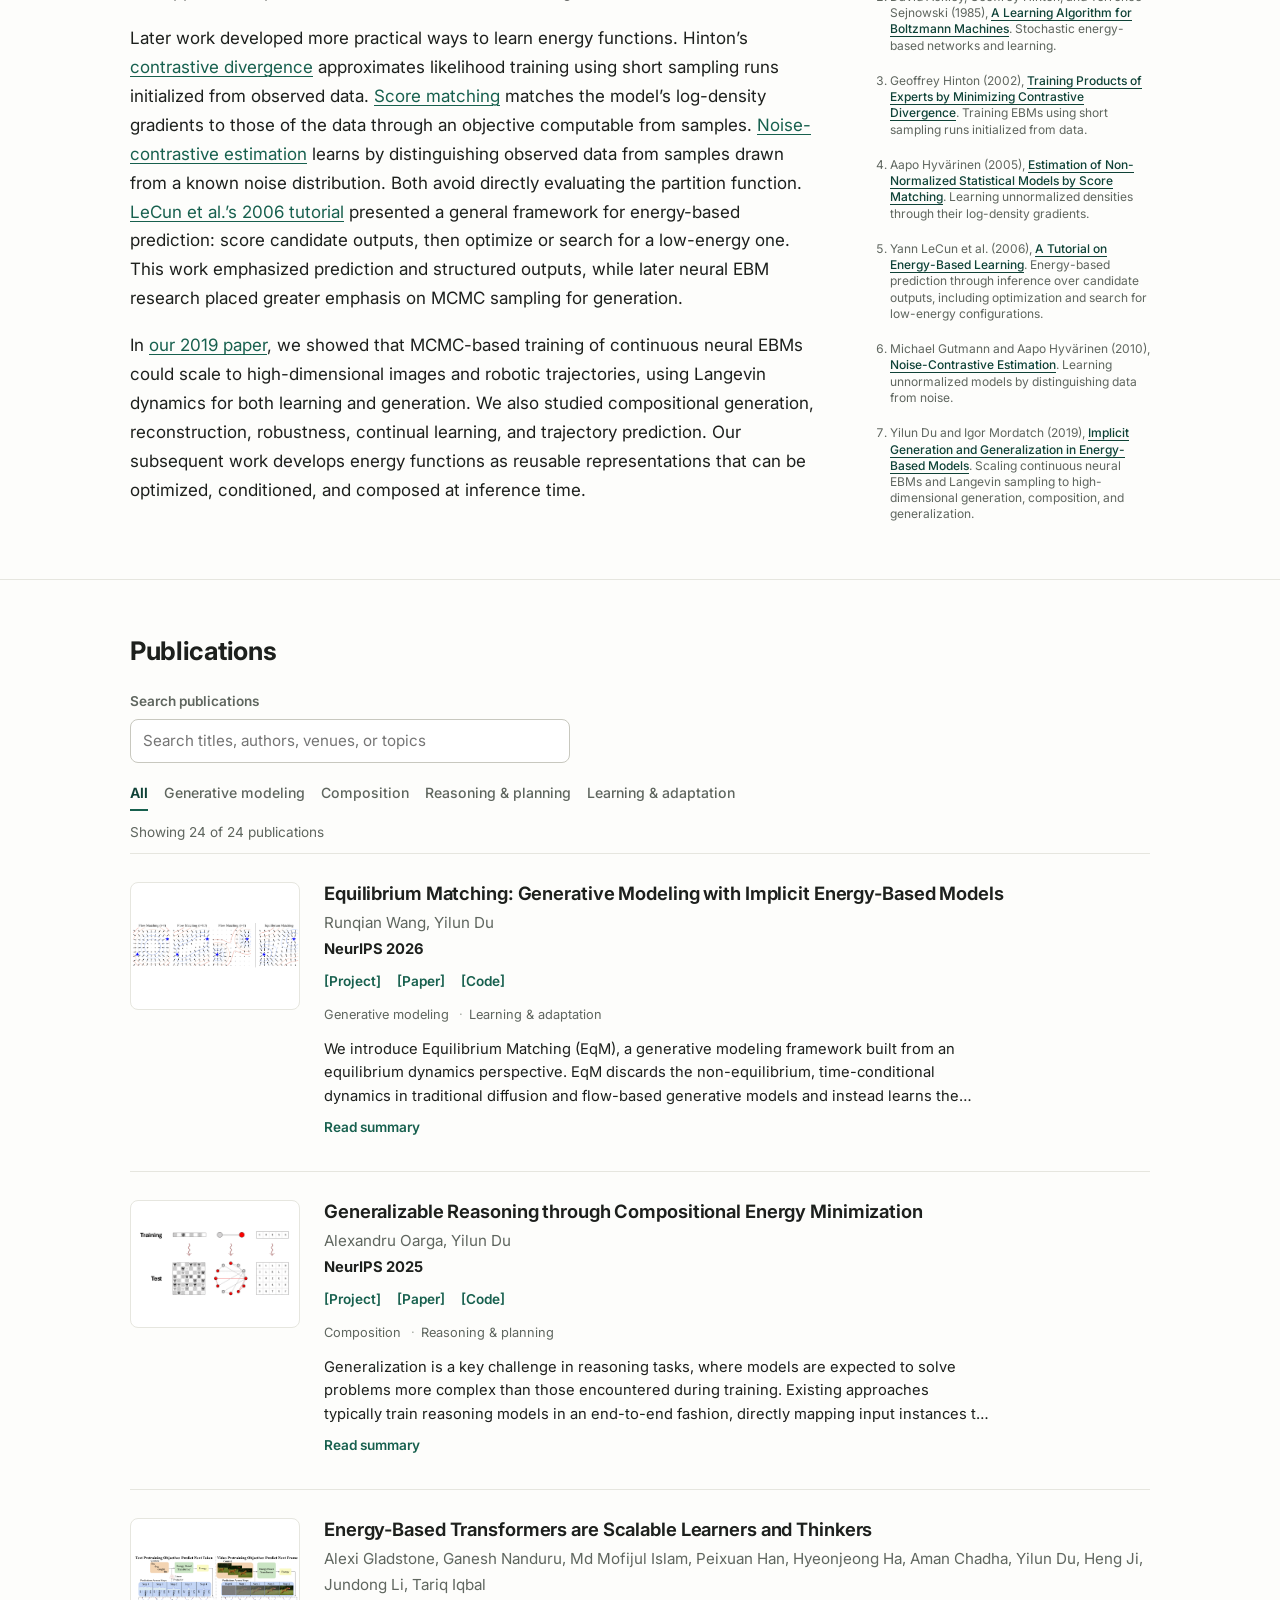
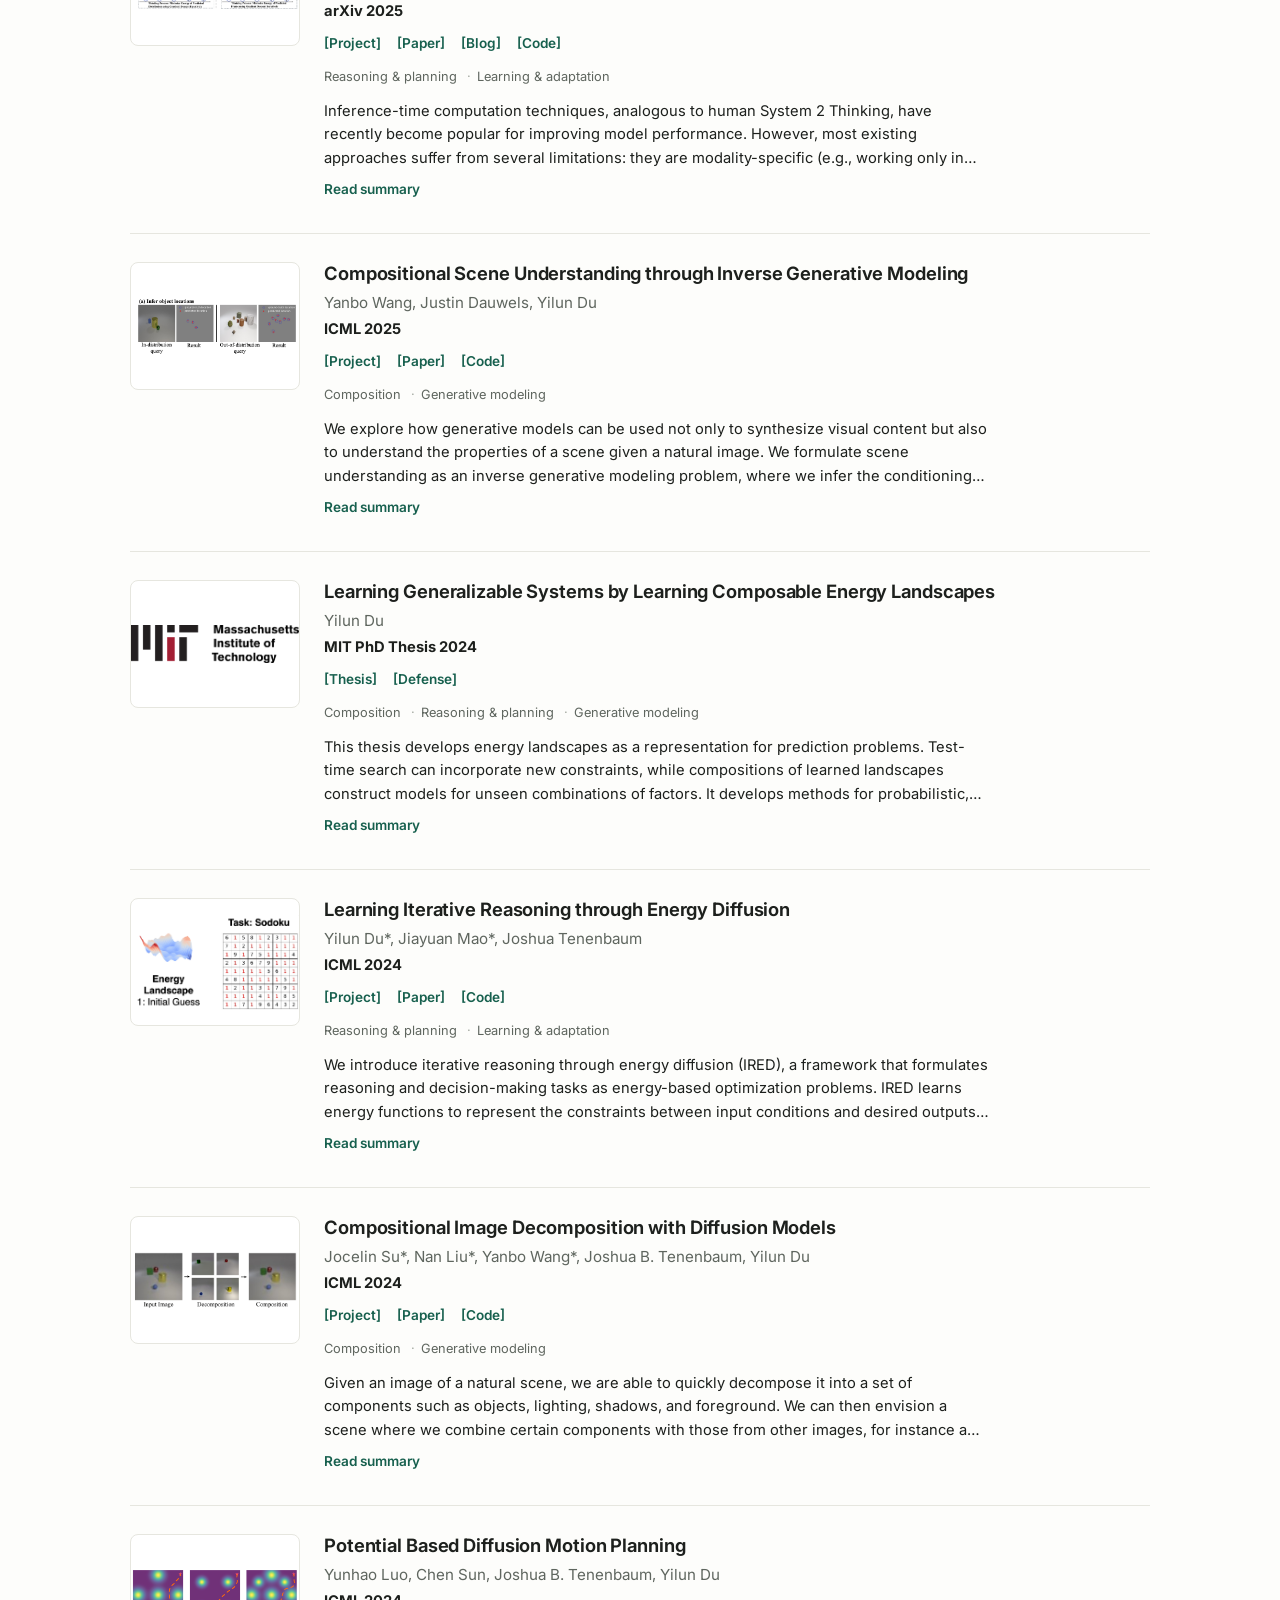
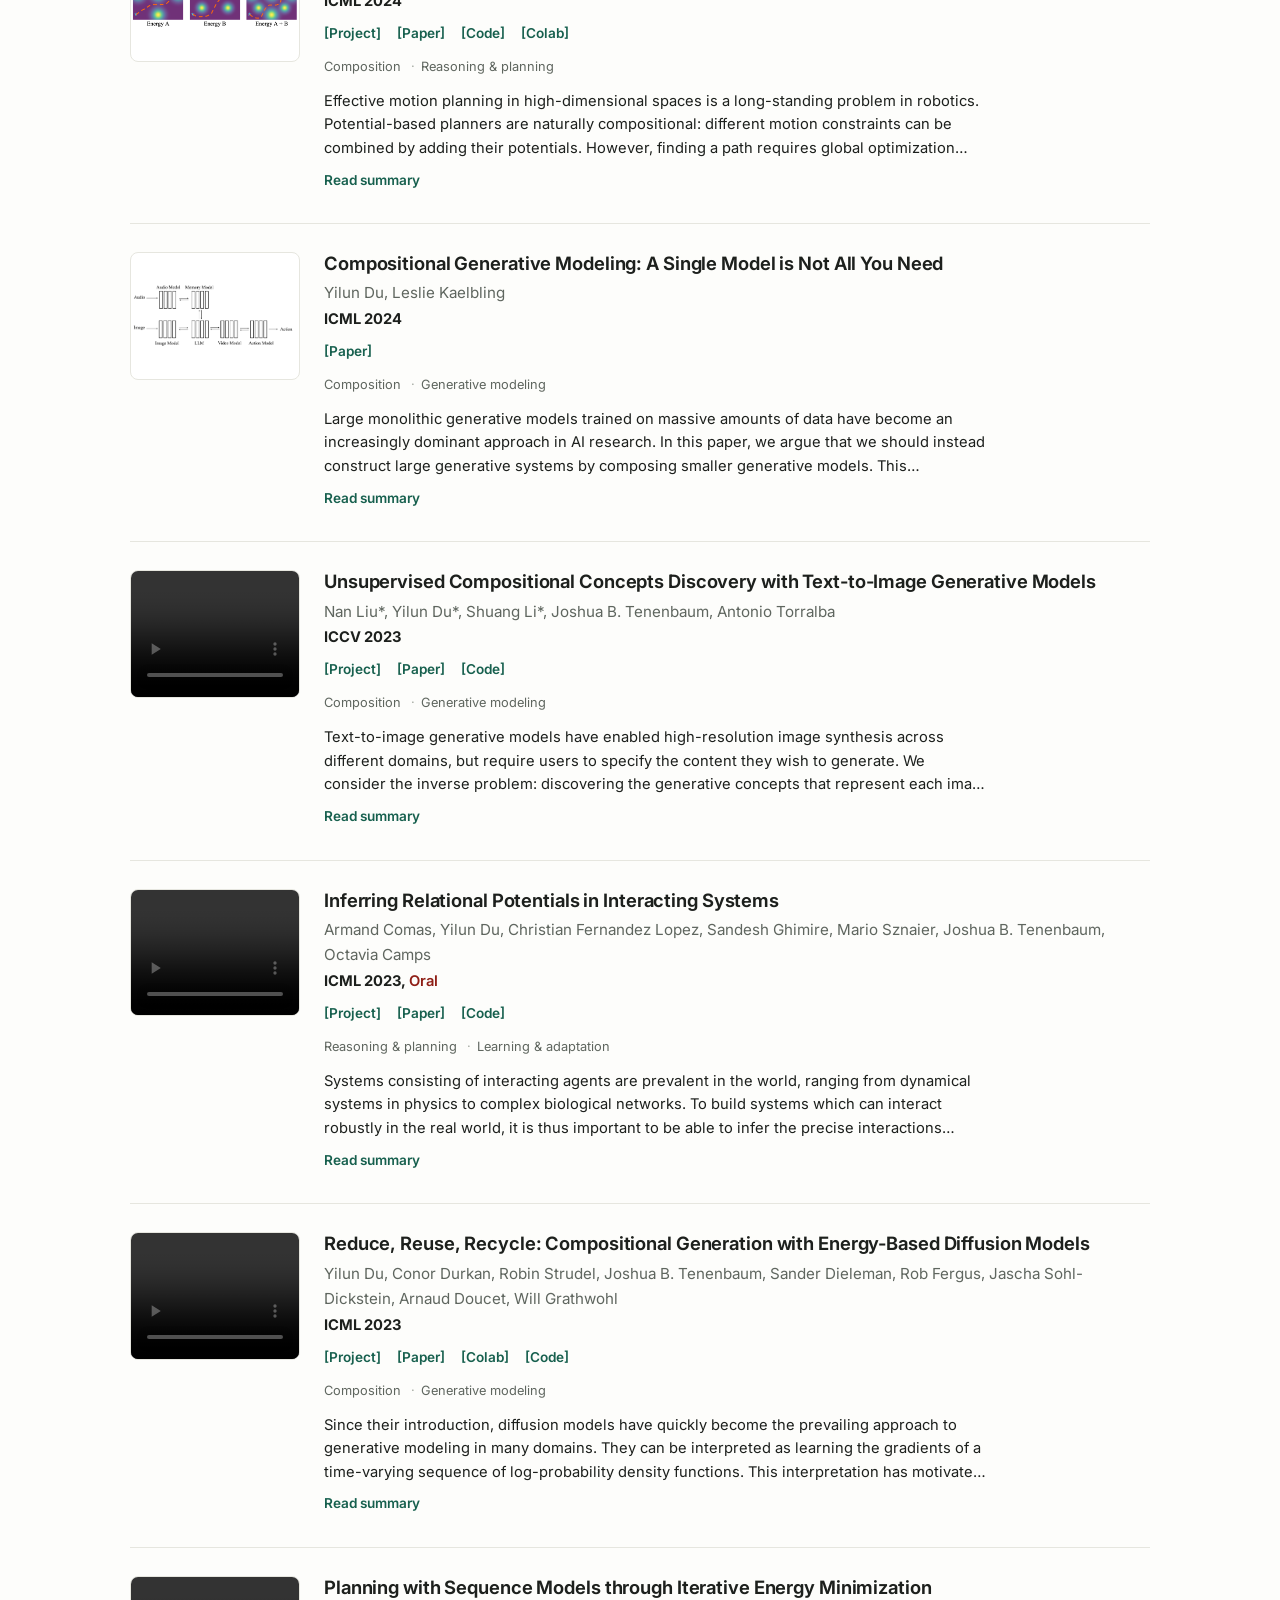
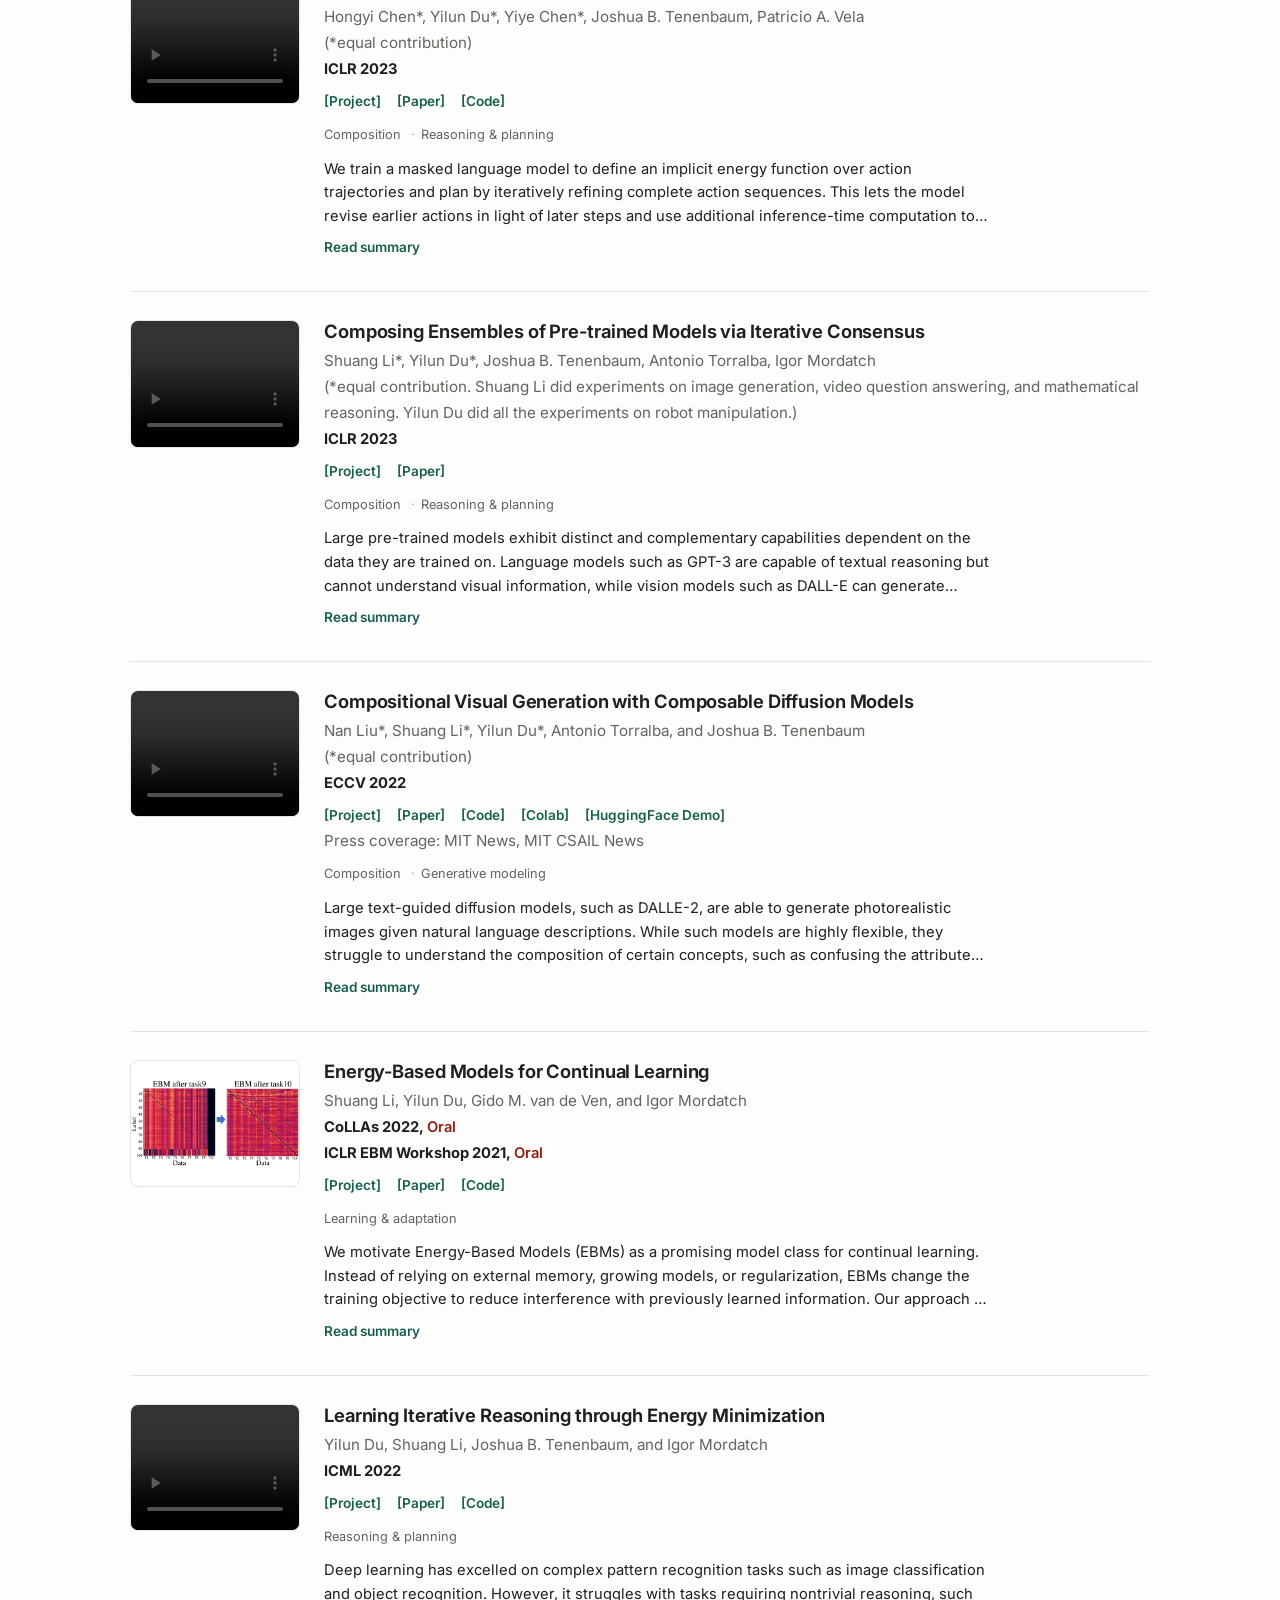
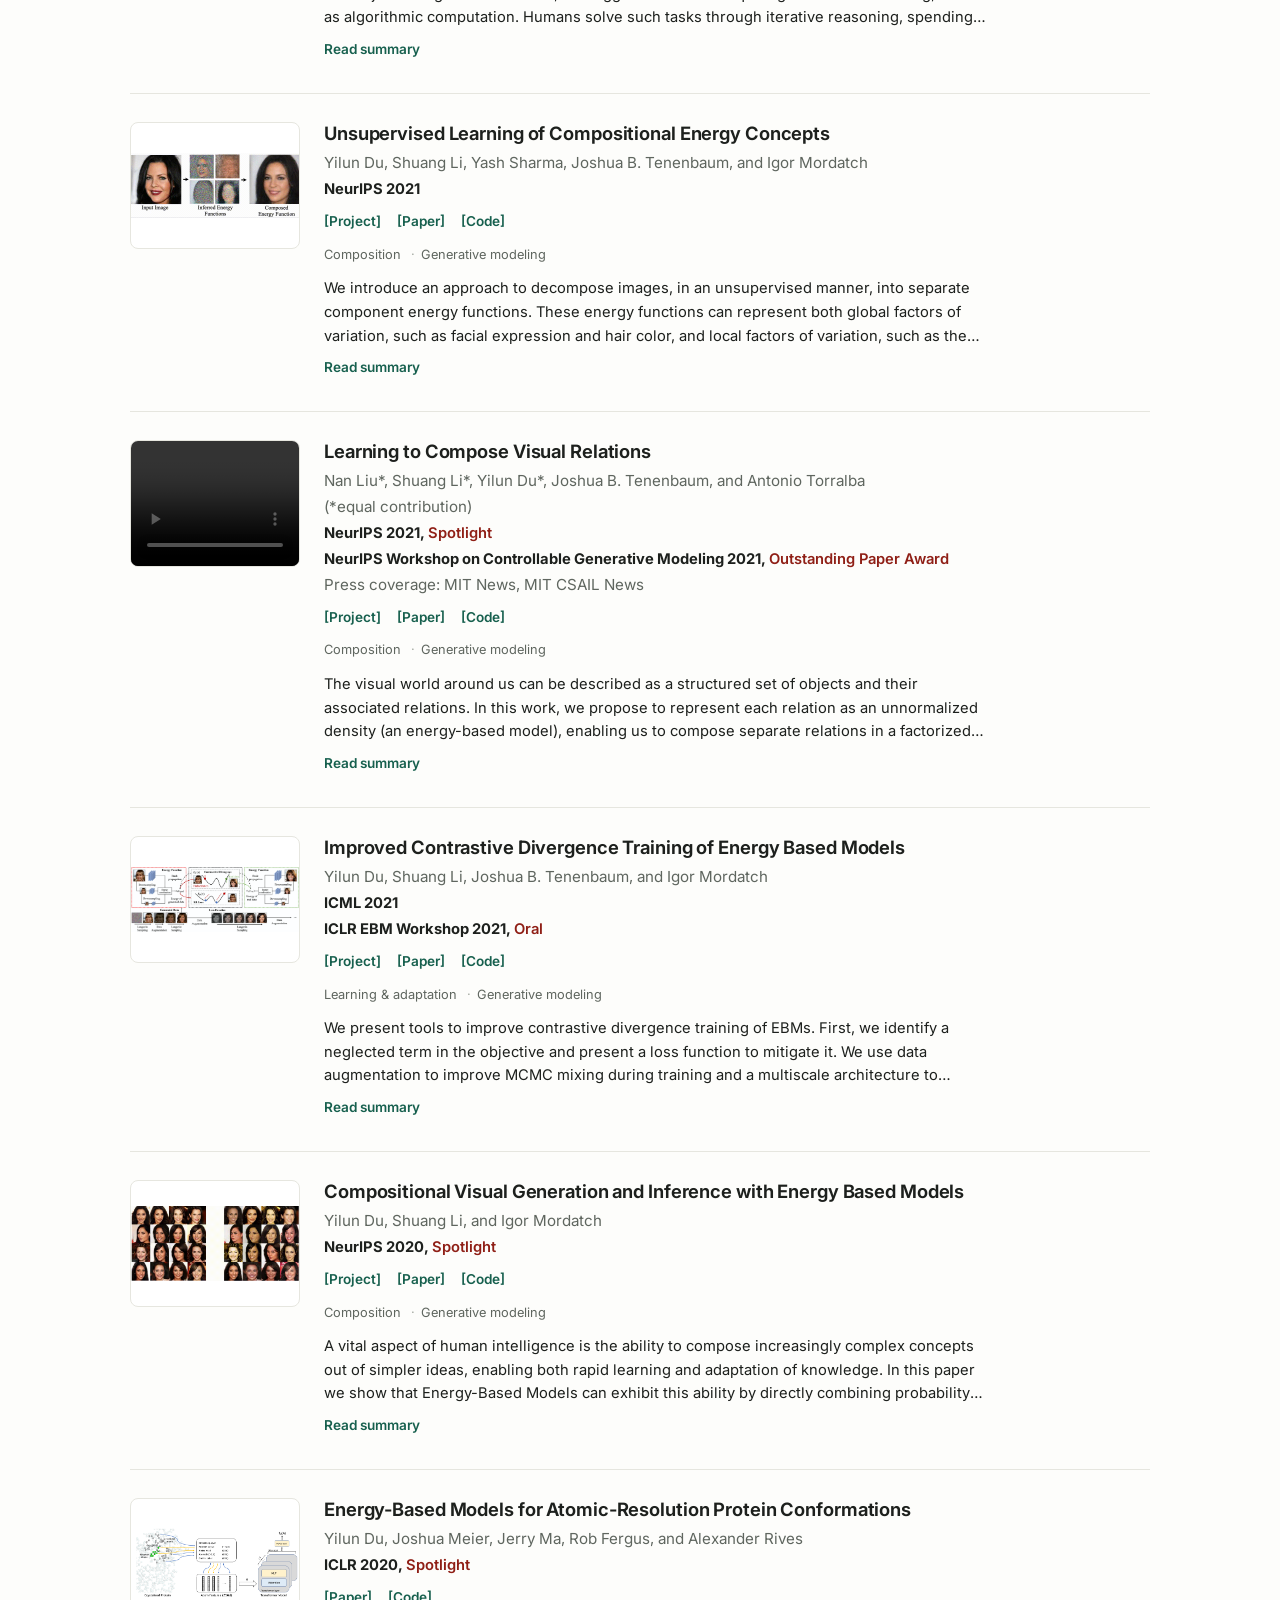
==== commit f585af6e: "adding planning with energy minimization" ====
--- a/index.html
+++ b/index.html
@@ -887,6 +887,34 @@
 
 		<div class="row" role="listitem">
 			<div class="col-md-3">
+				<video width="100%" playsinline muted loop controls preload="metadata" aria-label="Video preview for Planning with Sequence Models through Iterative Energy Minimization" style="border:1px solid black">
+					<source src="https://hychen-naza.github.io/projects/LEAP/materials/web_teaser_speedup.mp4" type="video/mp4">
+				</video>
+			</div>
+			<div class="col-md-9">
+			<h3 class="paper-title">Planning with Sequence Models through Iterative Energy Minimization</h3>
+			<a href="https://hychen-naza.github.io/">Hongyi Chen*</a>,
+			<a href="https://yilundu.github.io/">Yilun Du*</a>,
+			<a href="https://yiyechen.github.io/">Yiye Chen*</a>,
+			<a href="https://scholar.google.com/citations?user=rRJ9wTJMUB8C&amp;hl=en">Joshua B. Tenenbaum</a>,
+			<a href="https://www.ece.gatech.edu/faculty-staff-directory/patricio-antonio-vela">Patricio A. Vela</a>
+			<br>
+			(*equal contribution)
+			<br>
+			<b><a href="https://iclr.cc/Conferences/2023" target="_blank" rel="noopener noreferrer">ICLR 2023</a></b> <br>
+			<a href="https://hychen-naza.github.io/projects/LEAP/index.html" target="_blank" rel="noopener noreferrer"> <small>[Project]</small></a>
+			<a href="https://arxiv.org/abs/2303.16189" target="_blank" rel="noopener noreferrer"> <small>[Paper]</small></a>
+			<a href="https://github.com/hychen-naza/LEAP" target="_blank" rel="noopener noreferrer"> <small>[Code]</small></a>
+			</div>
+			<div class="col-md-12">
+			<br>
+				<p>We train a masked language model to define an implicit energy function over action trajectories and plan by iteratively refining complete action sequences. This lets the model revise earlier actions in light of later steps and use additional inference-time computation to improve its plans. Our approach, LEAP, improves performance on BabyAI and Atari tasks. The same inference procedure supports generalization to new tasks, adaptation to new constraints at test time, and composition of plans.</p>
+			</div>
+
+		</div><hr>
+
+		<div class="row" role="listitem">
+			<div class="col-md-3">
 				<video width="100%" playsinline muted loop controls preload="metadata" aria-label="Video preview for Composing Ensembles of Pre-trained Models via Iterative Consensus" style="border:1px solid black">
             		<source src="./files/paper/22-compose-pretrain/teaser-2.mp4" type="video/mp4">
         		</source></video>
@@ -1225,6 +1253,7 @@
 			'Unsupervised Compositional Concepts Discovery with Text-to-Image Generative Models': ['composition', 'generation'],
 			'Inferring Relational Potentials in Interacting Systems': ['reasoning', 'learning'],
 			'Reduce, Reuse, Recycle: Compositional Generation with Energy-Based Diffusion Models': ['composition', 'generation'],
+			'Planning with Sequence Models through Iterative Energy Minimization': ['composition', 'reasoning'],
 			'Composing Ensembles of Pre-trained Models via Iterative Consensus': ['composition', 'reasoning'],
 			'Compositional Visual Generation with Composable Diffusion Models': ['composition', 'generation'],
 			'Learning Iterative Reasoning through Energy Minimization': ['reasoning'],
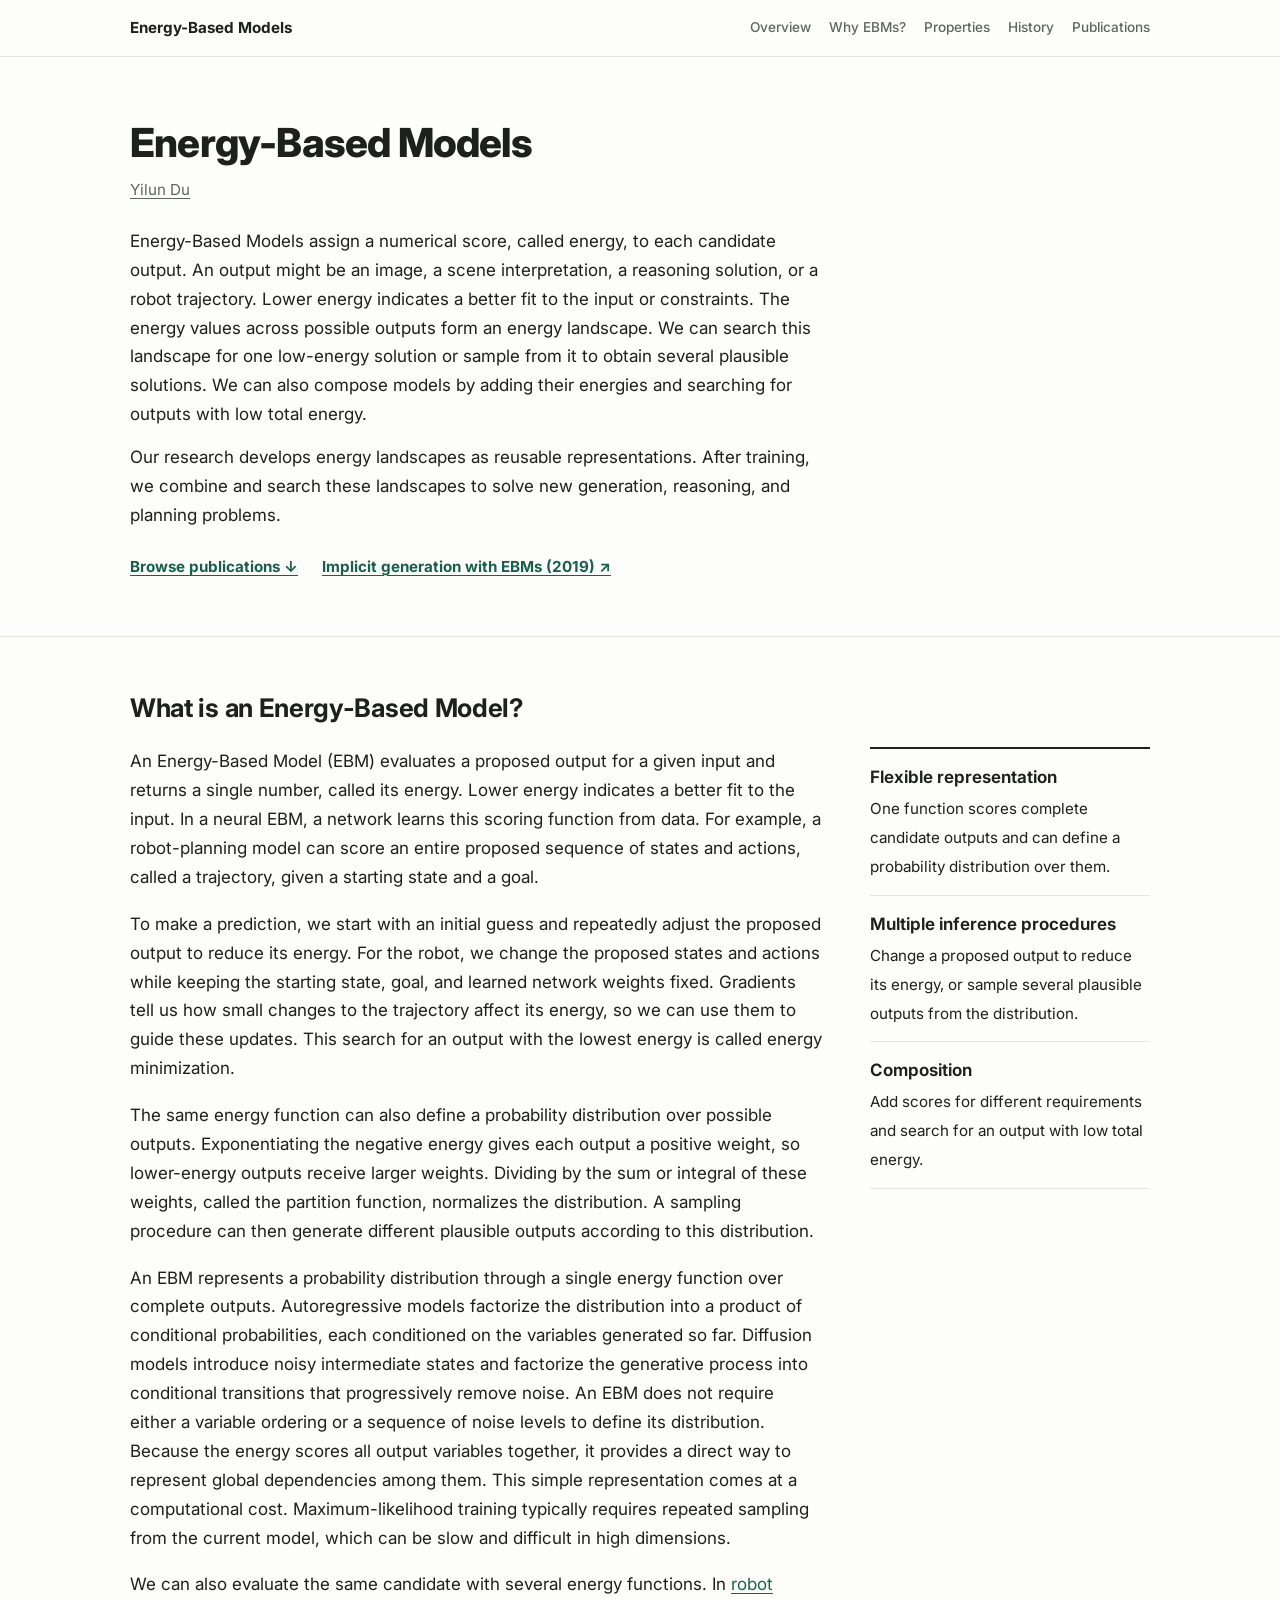
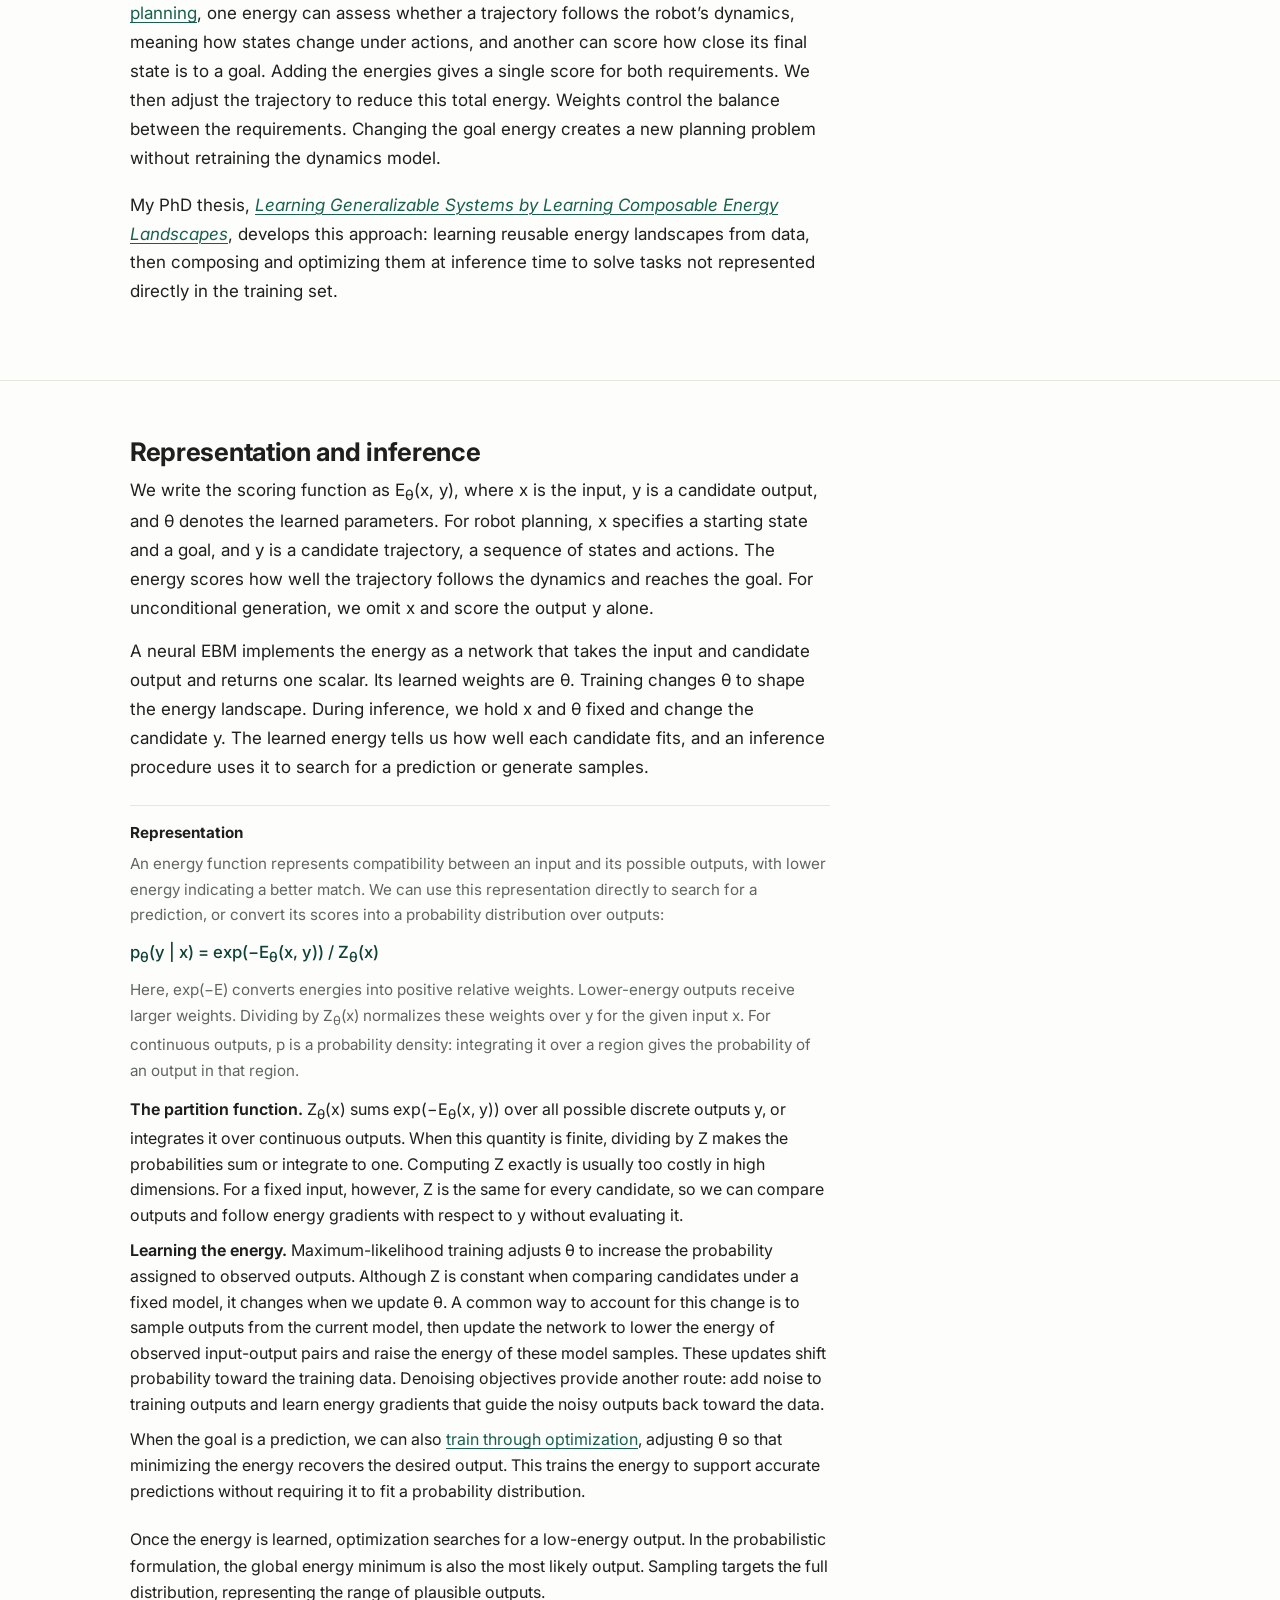
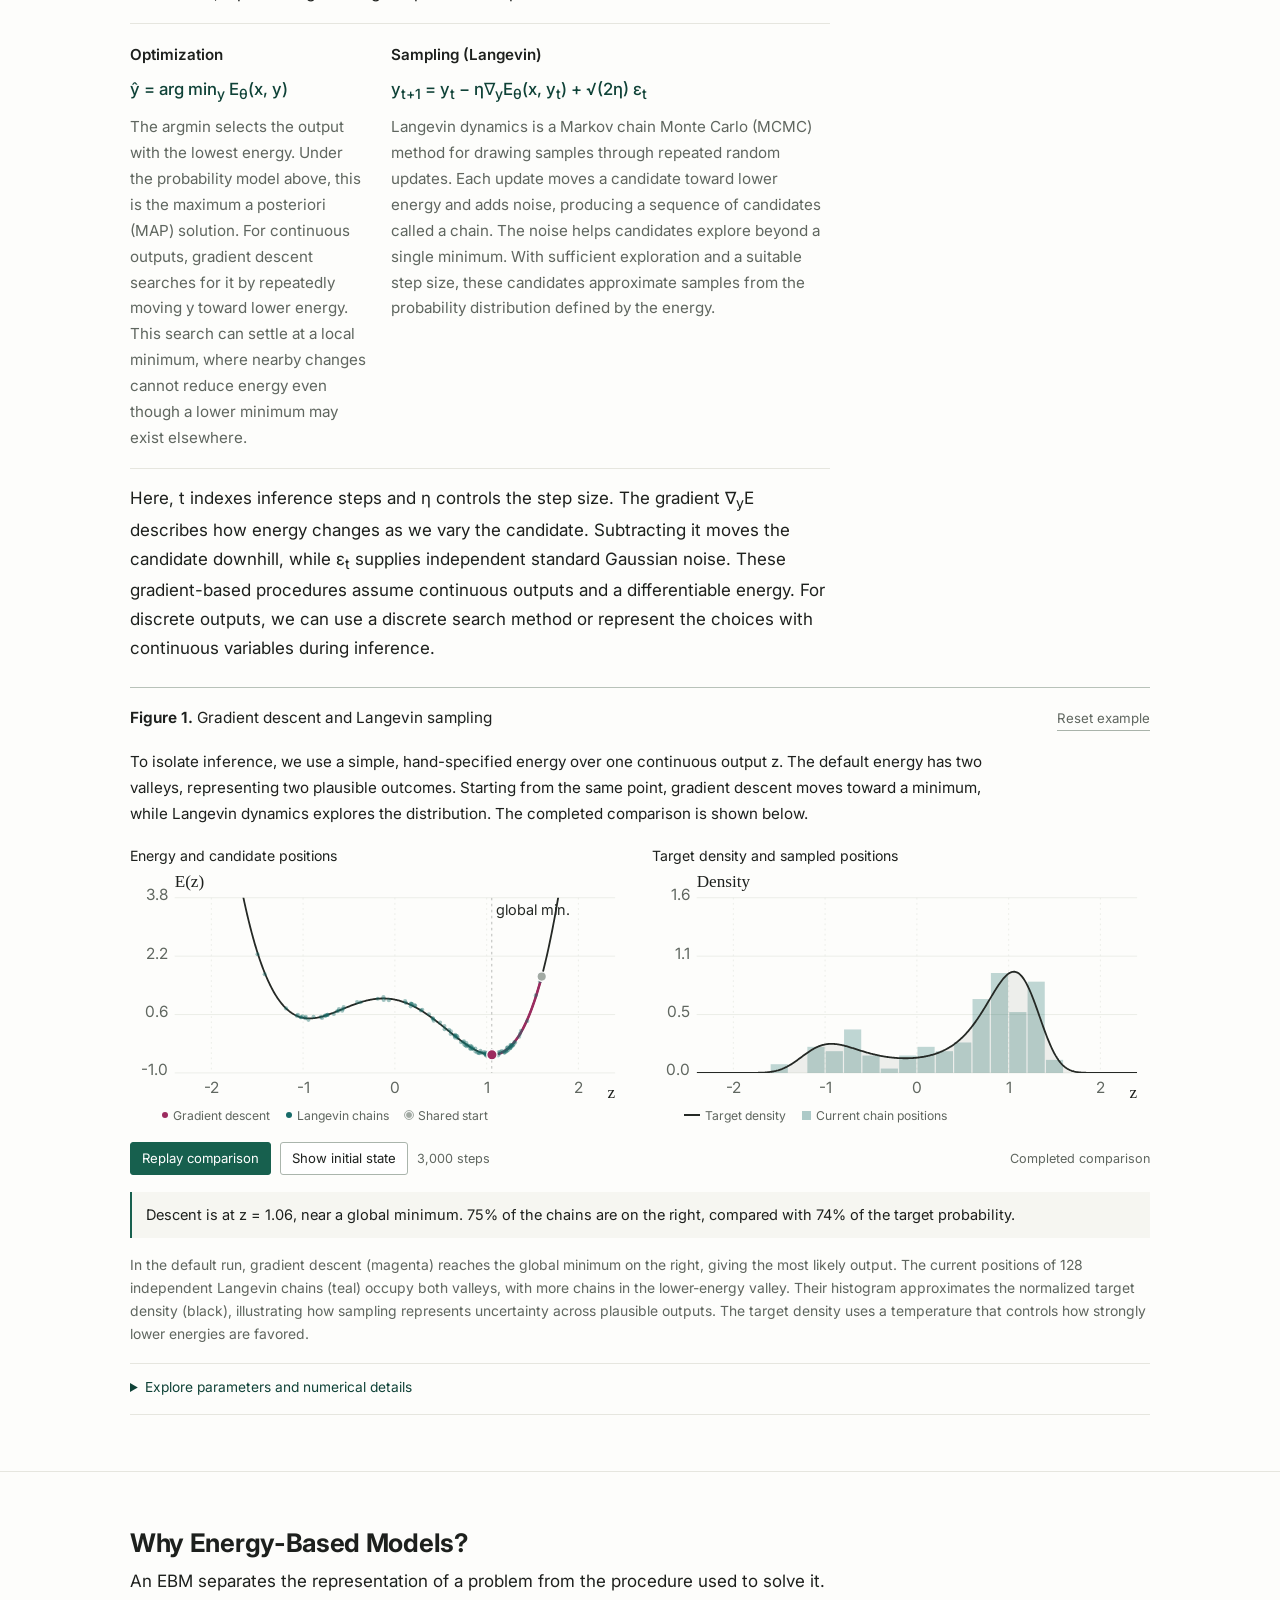
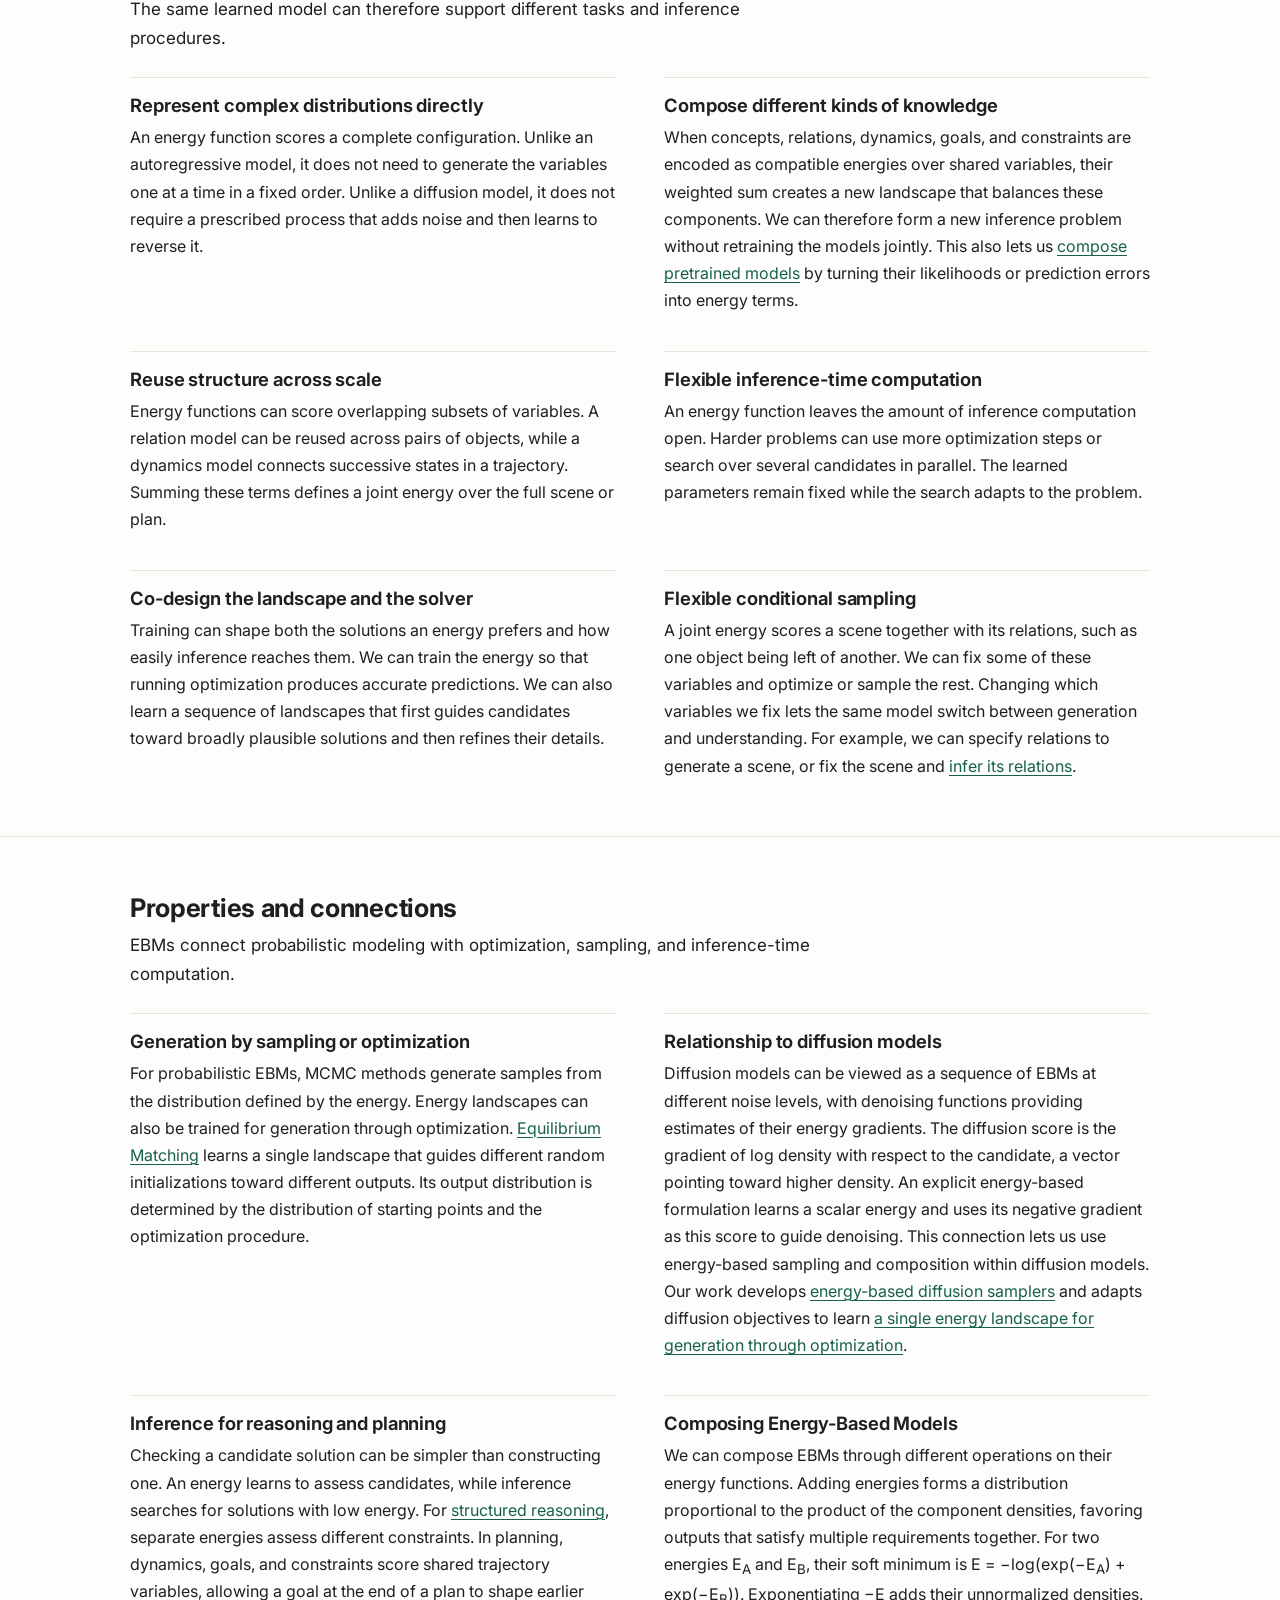
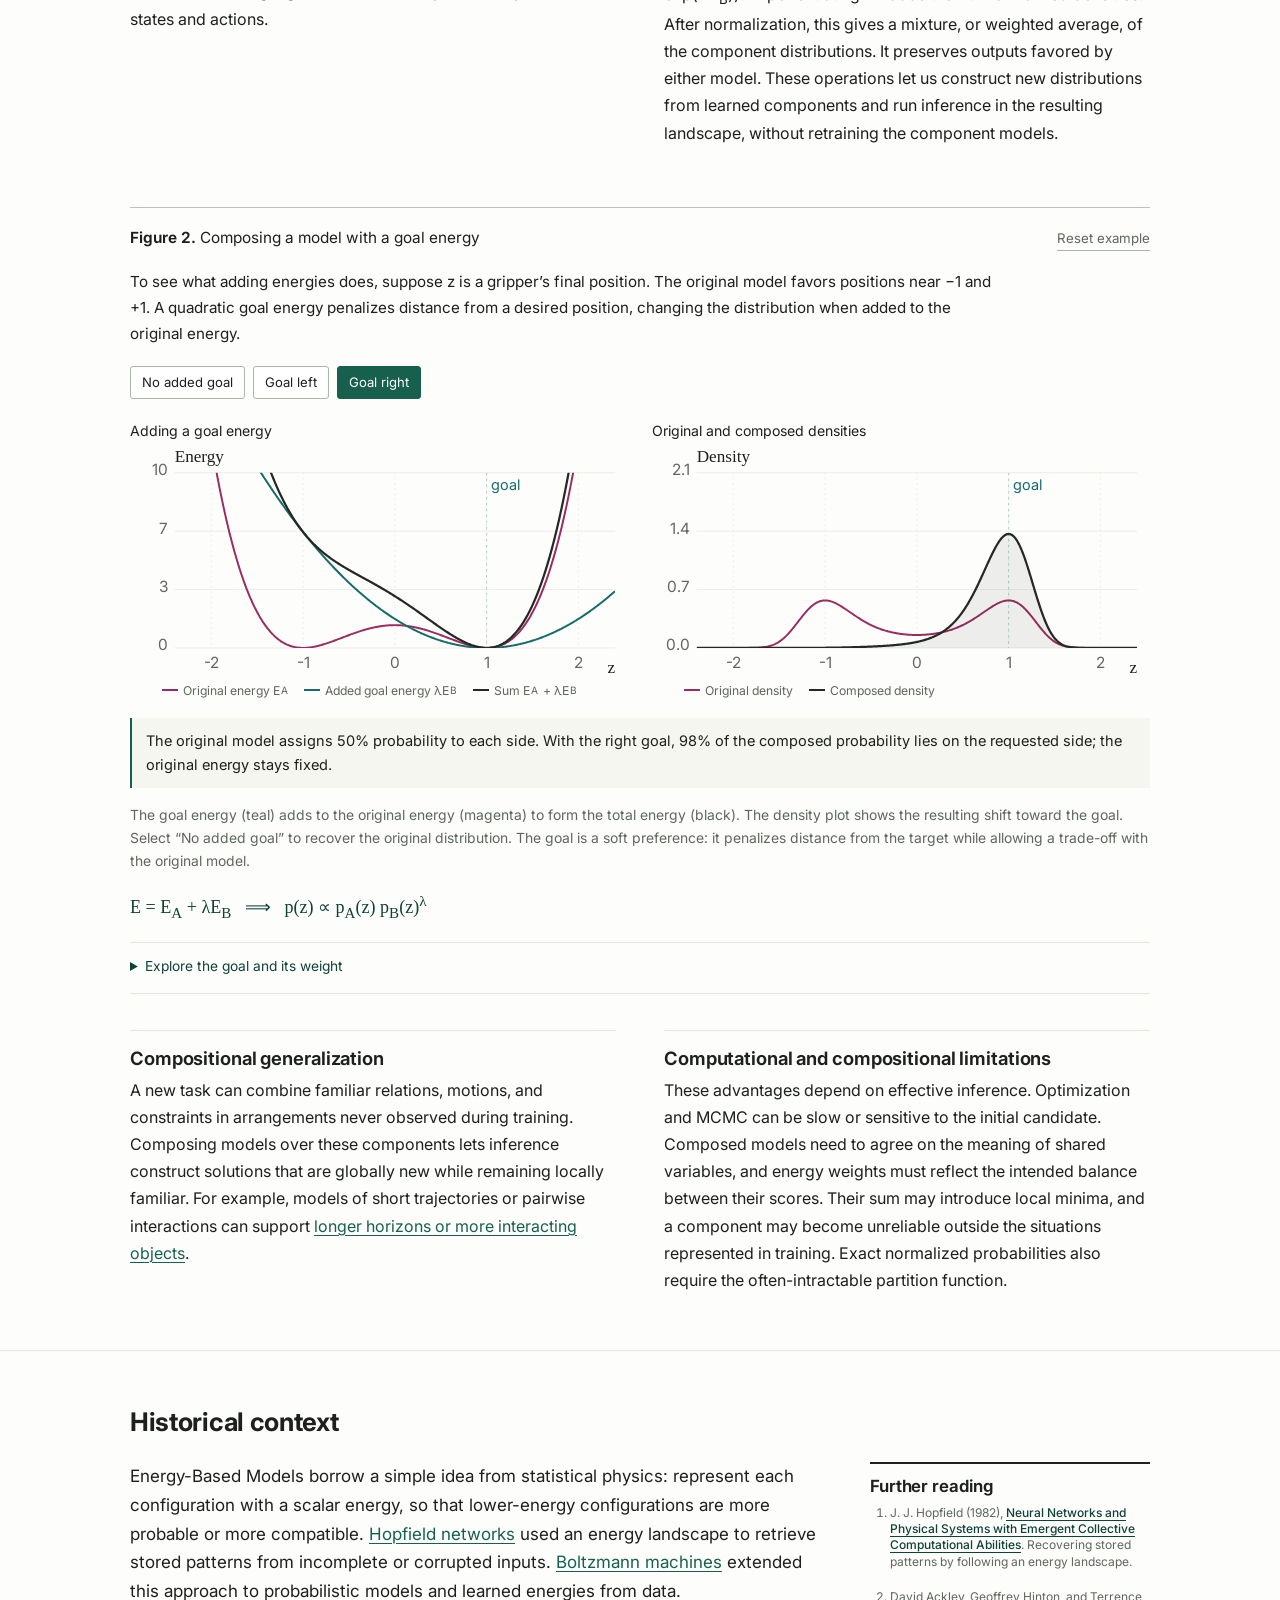
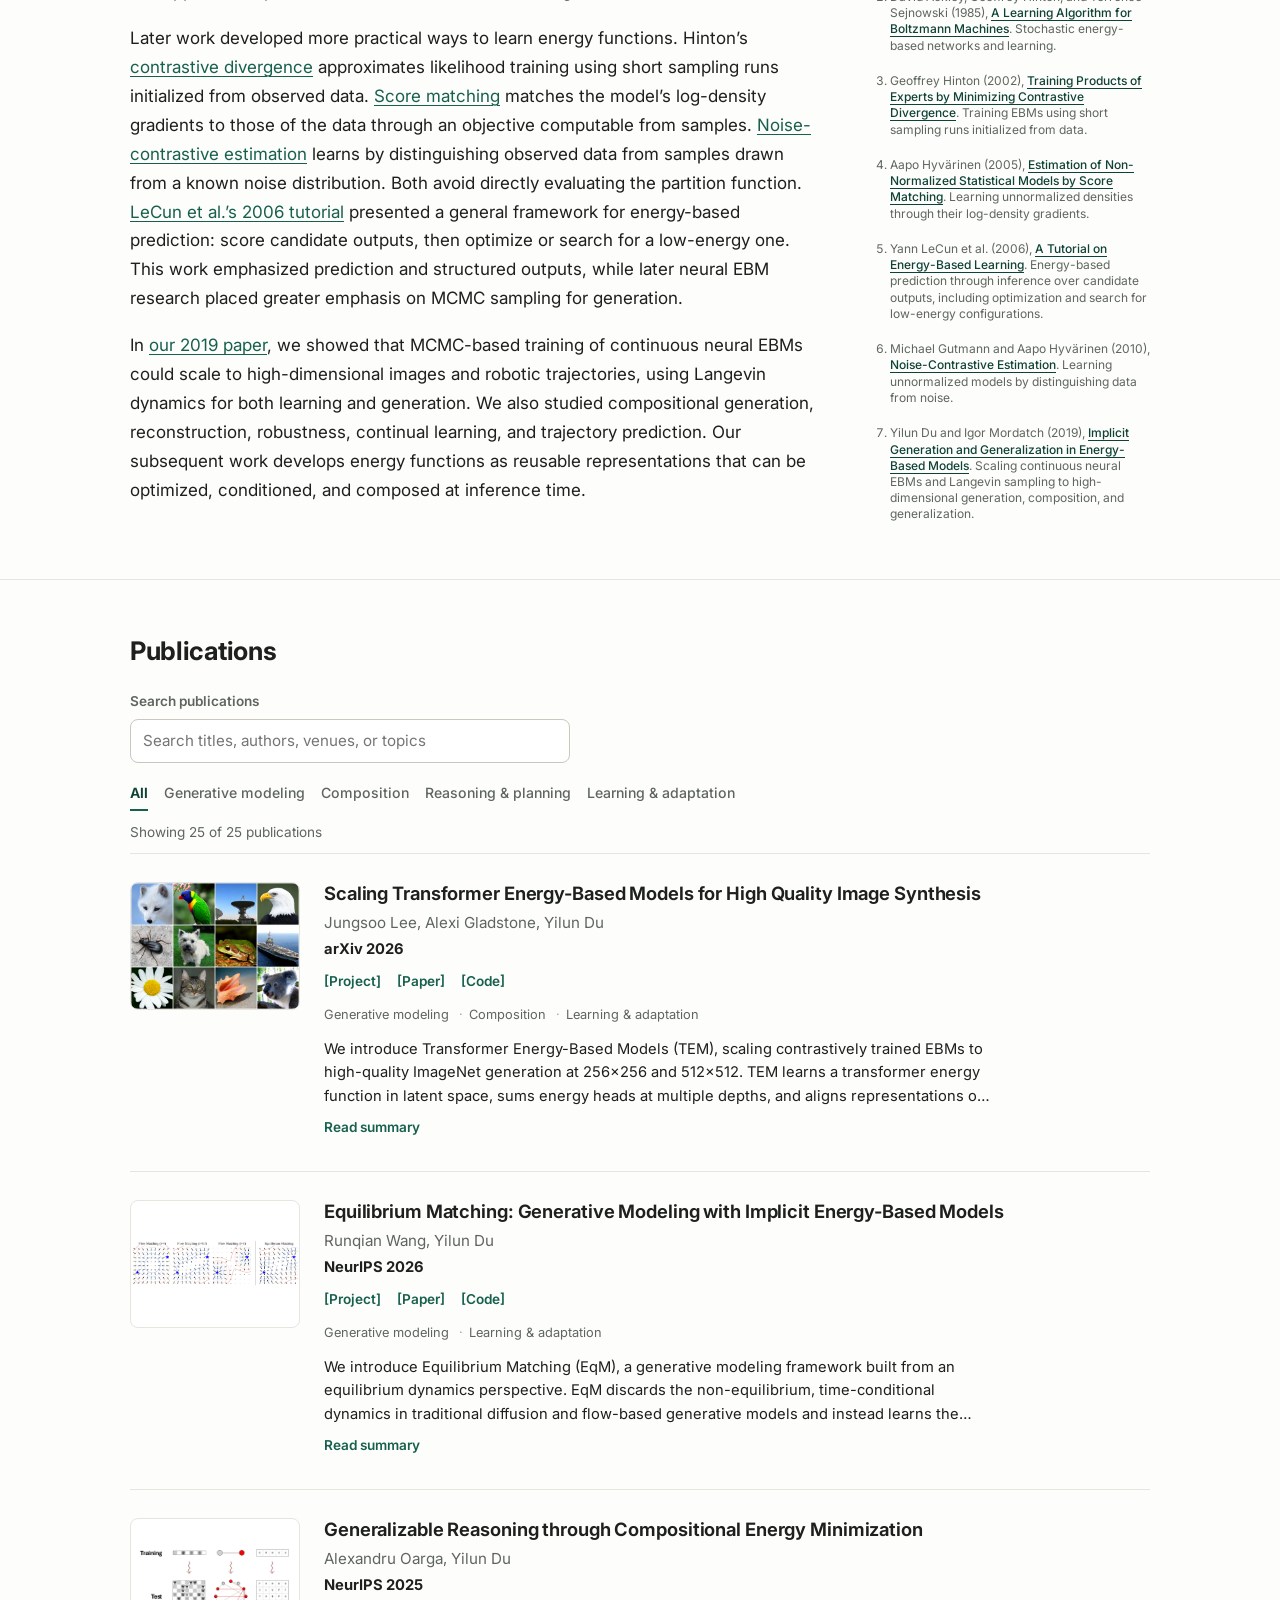
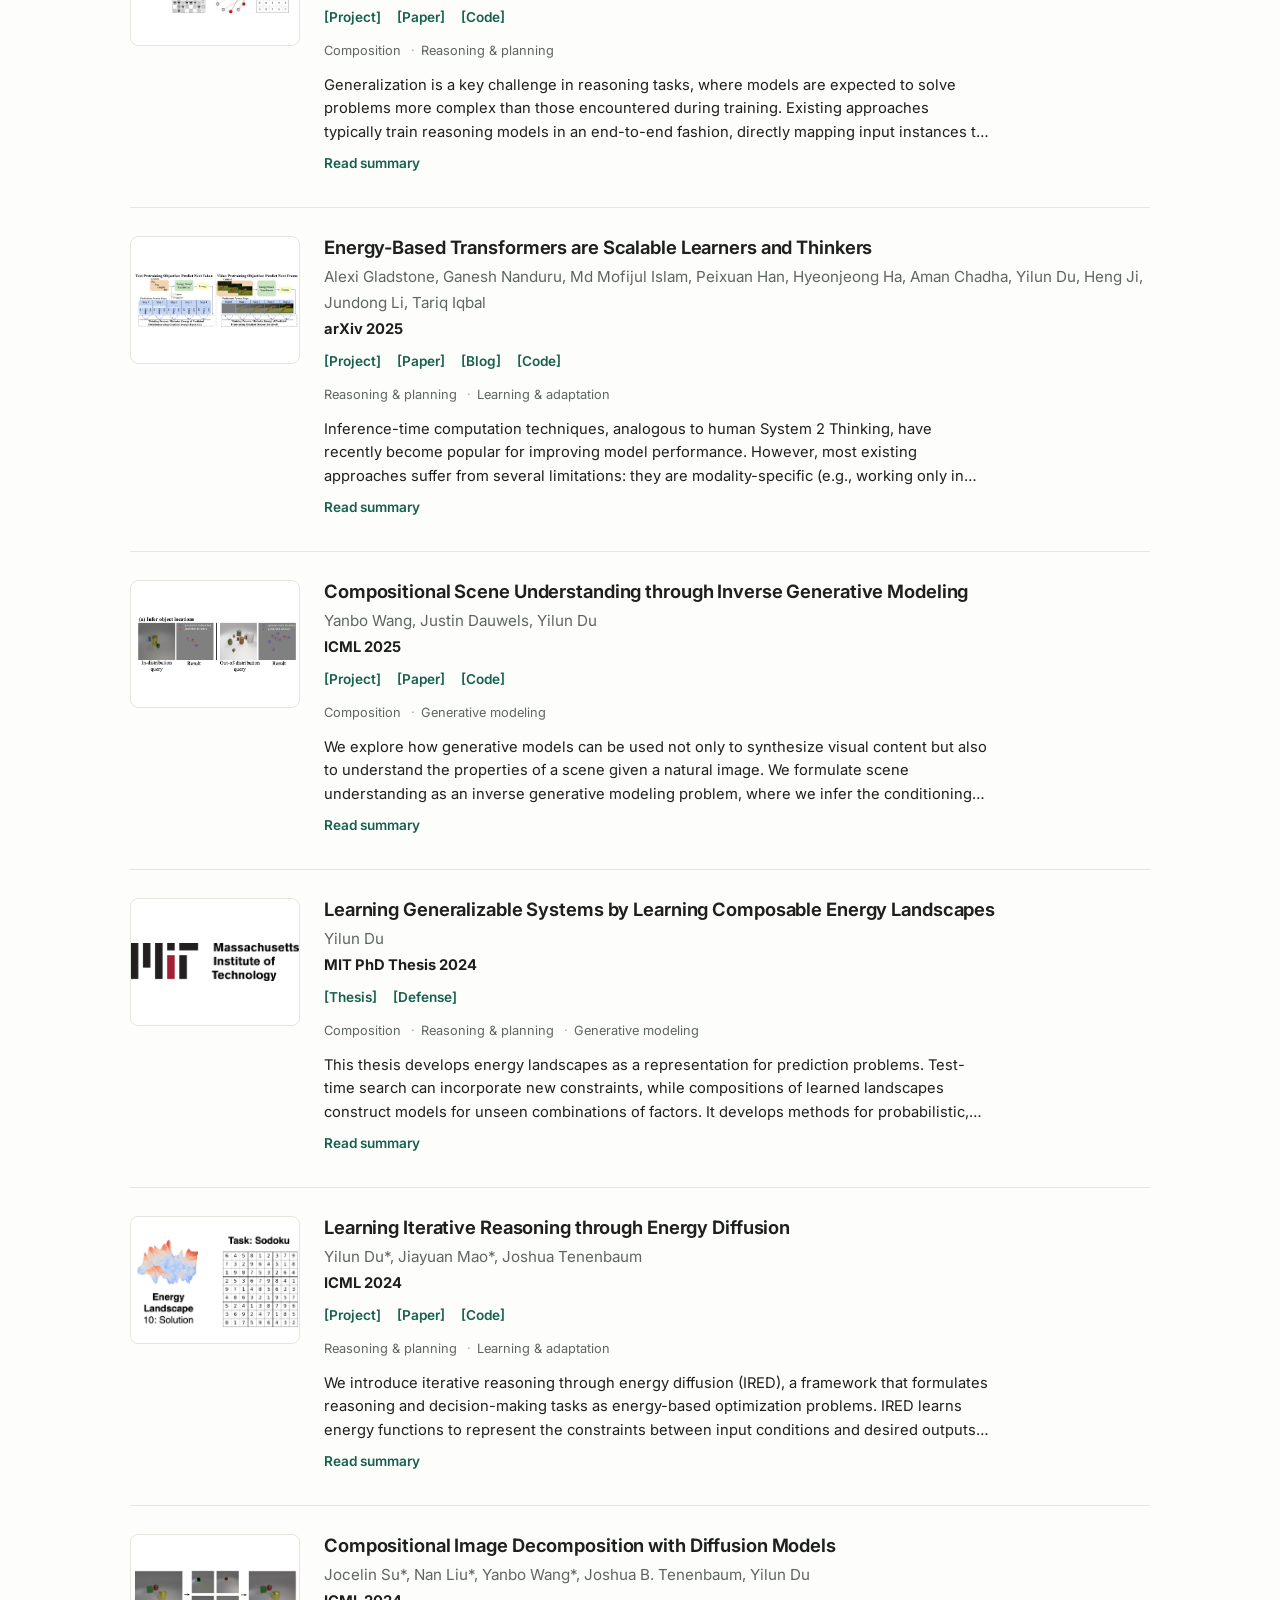
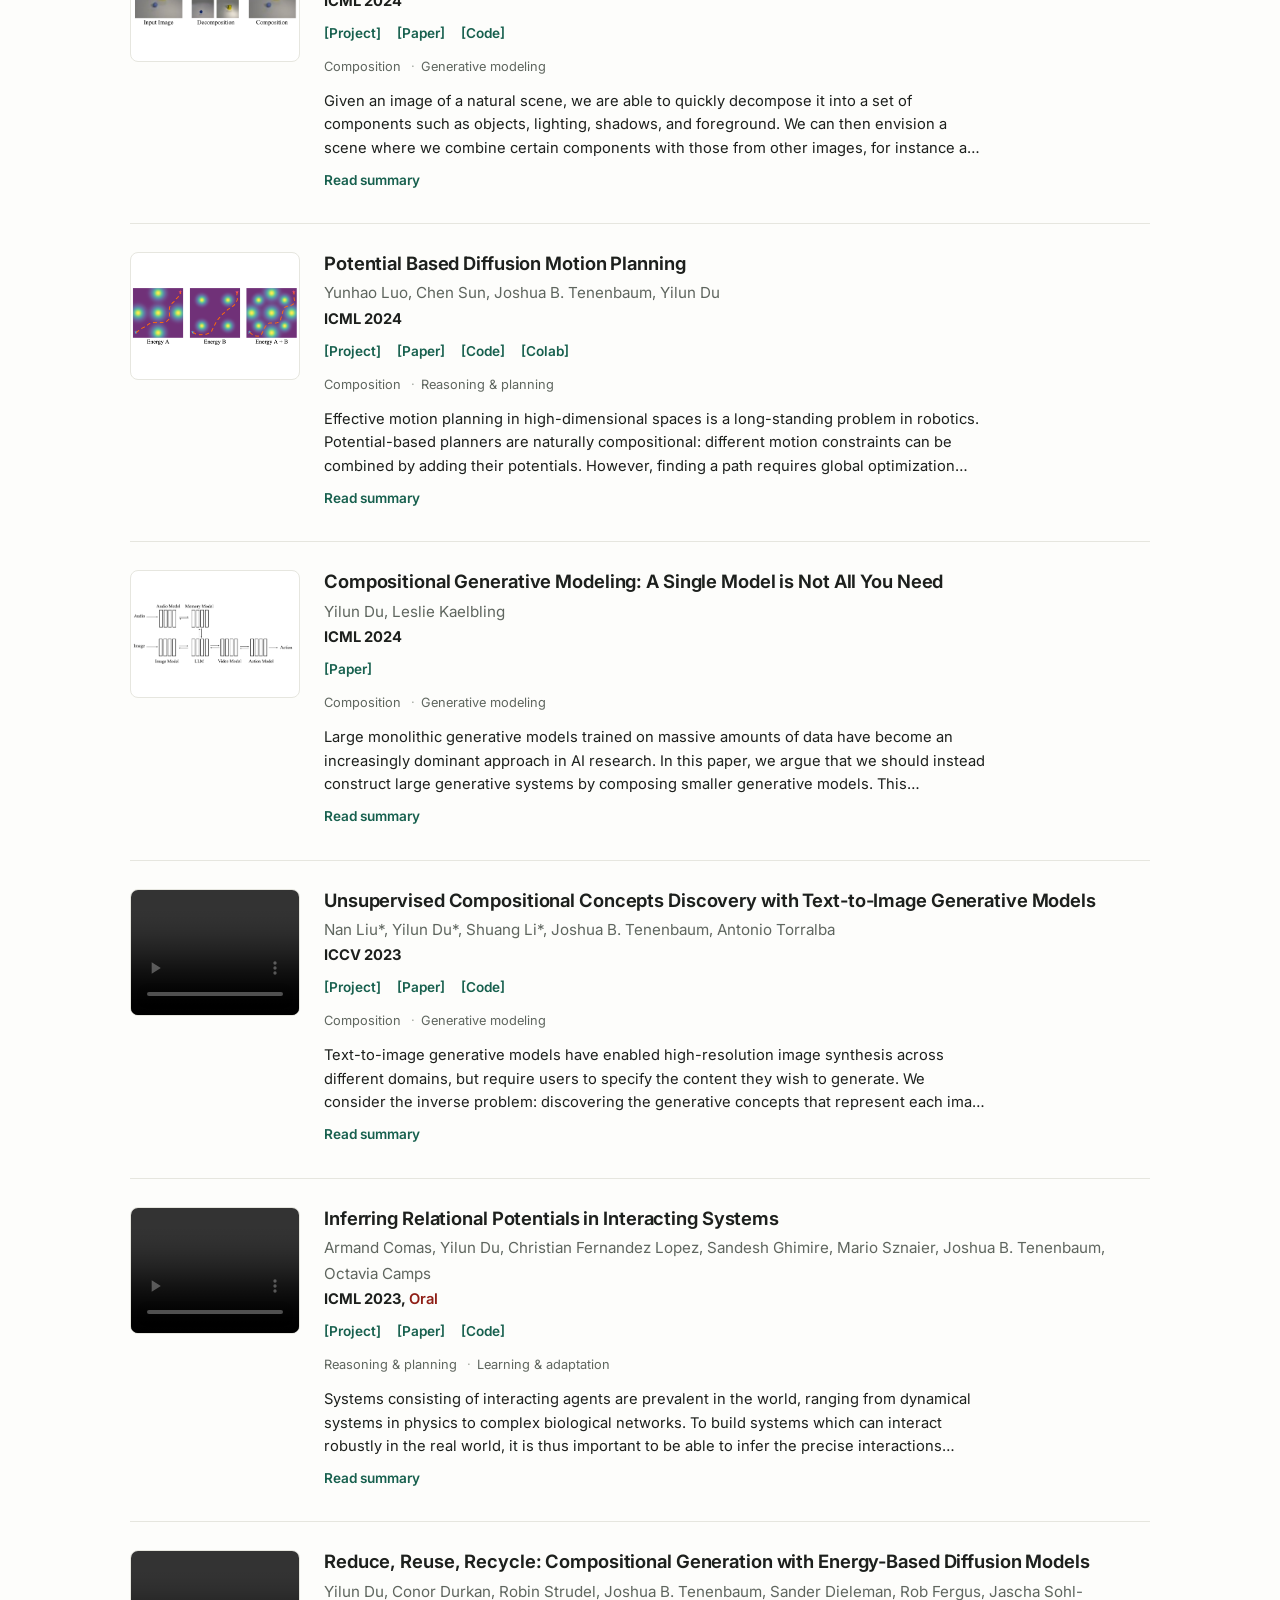
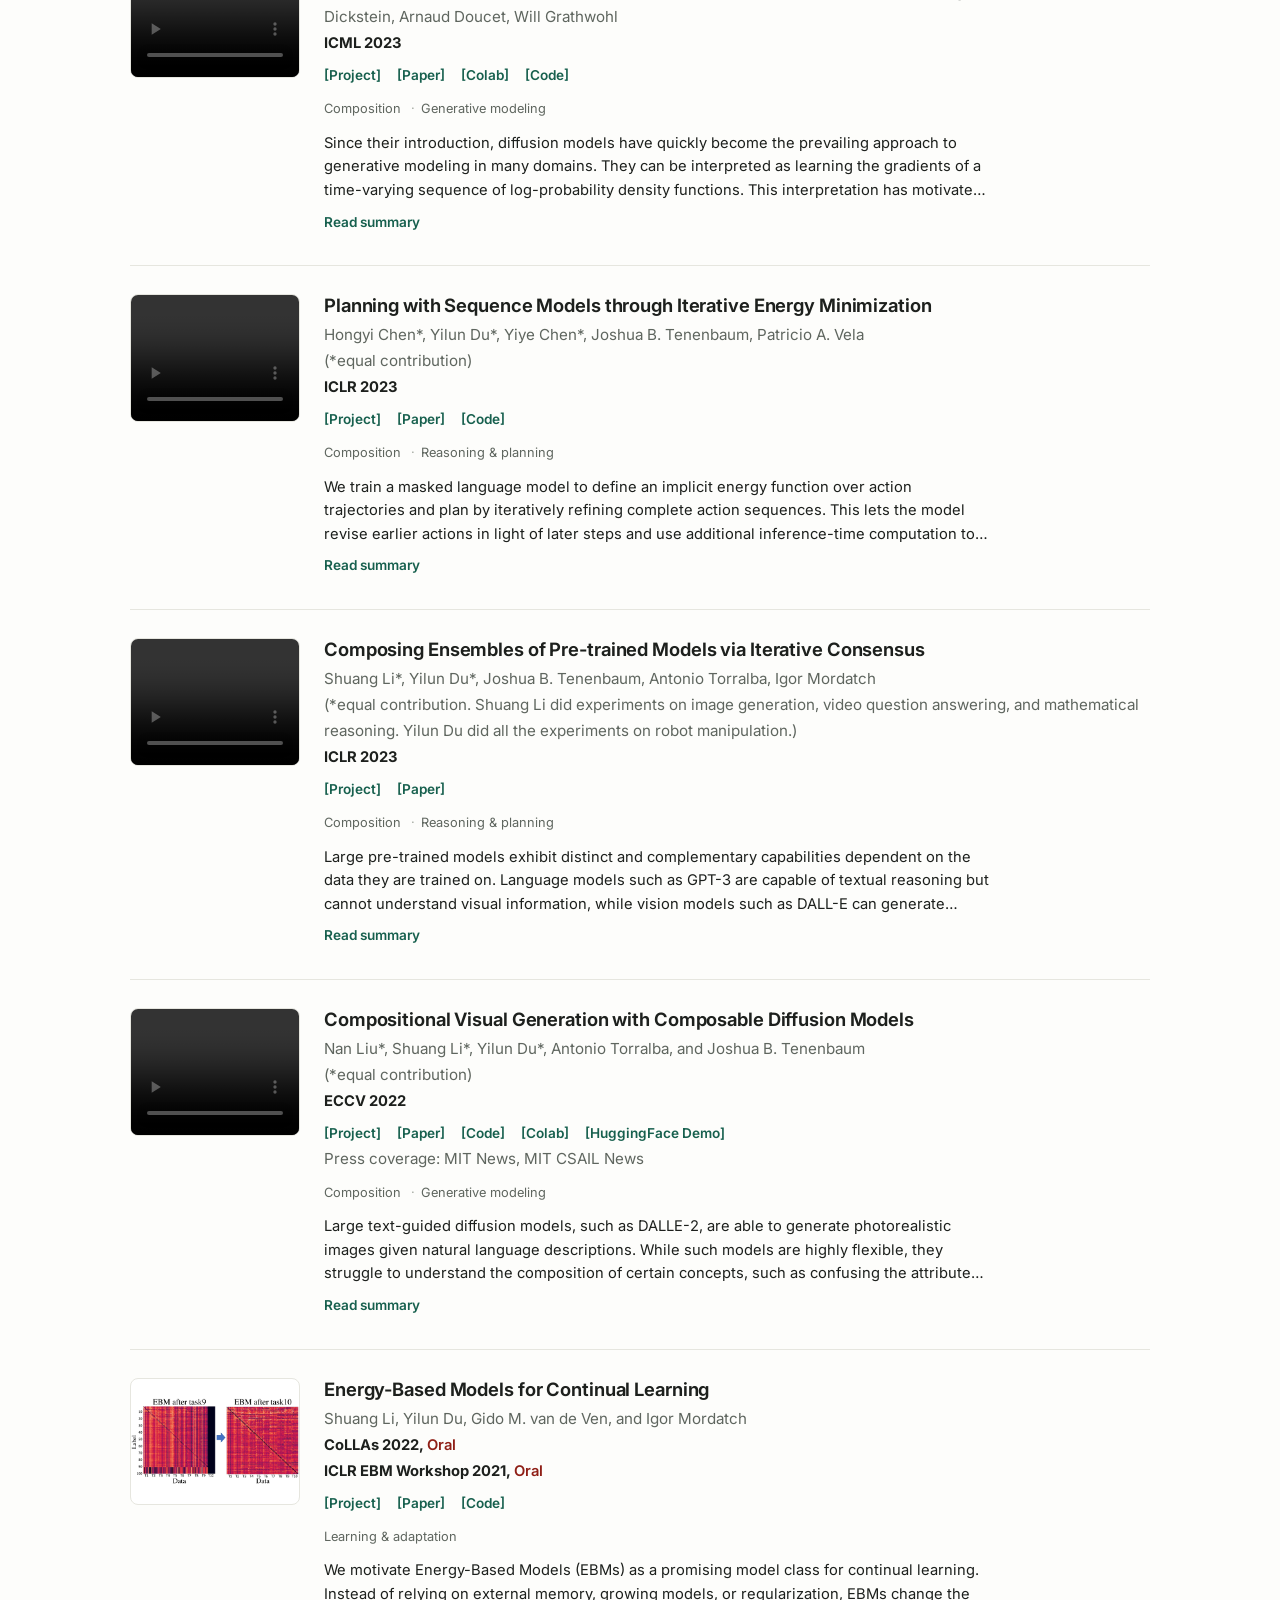
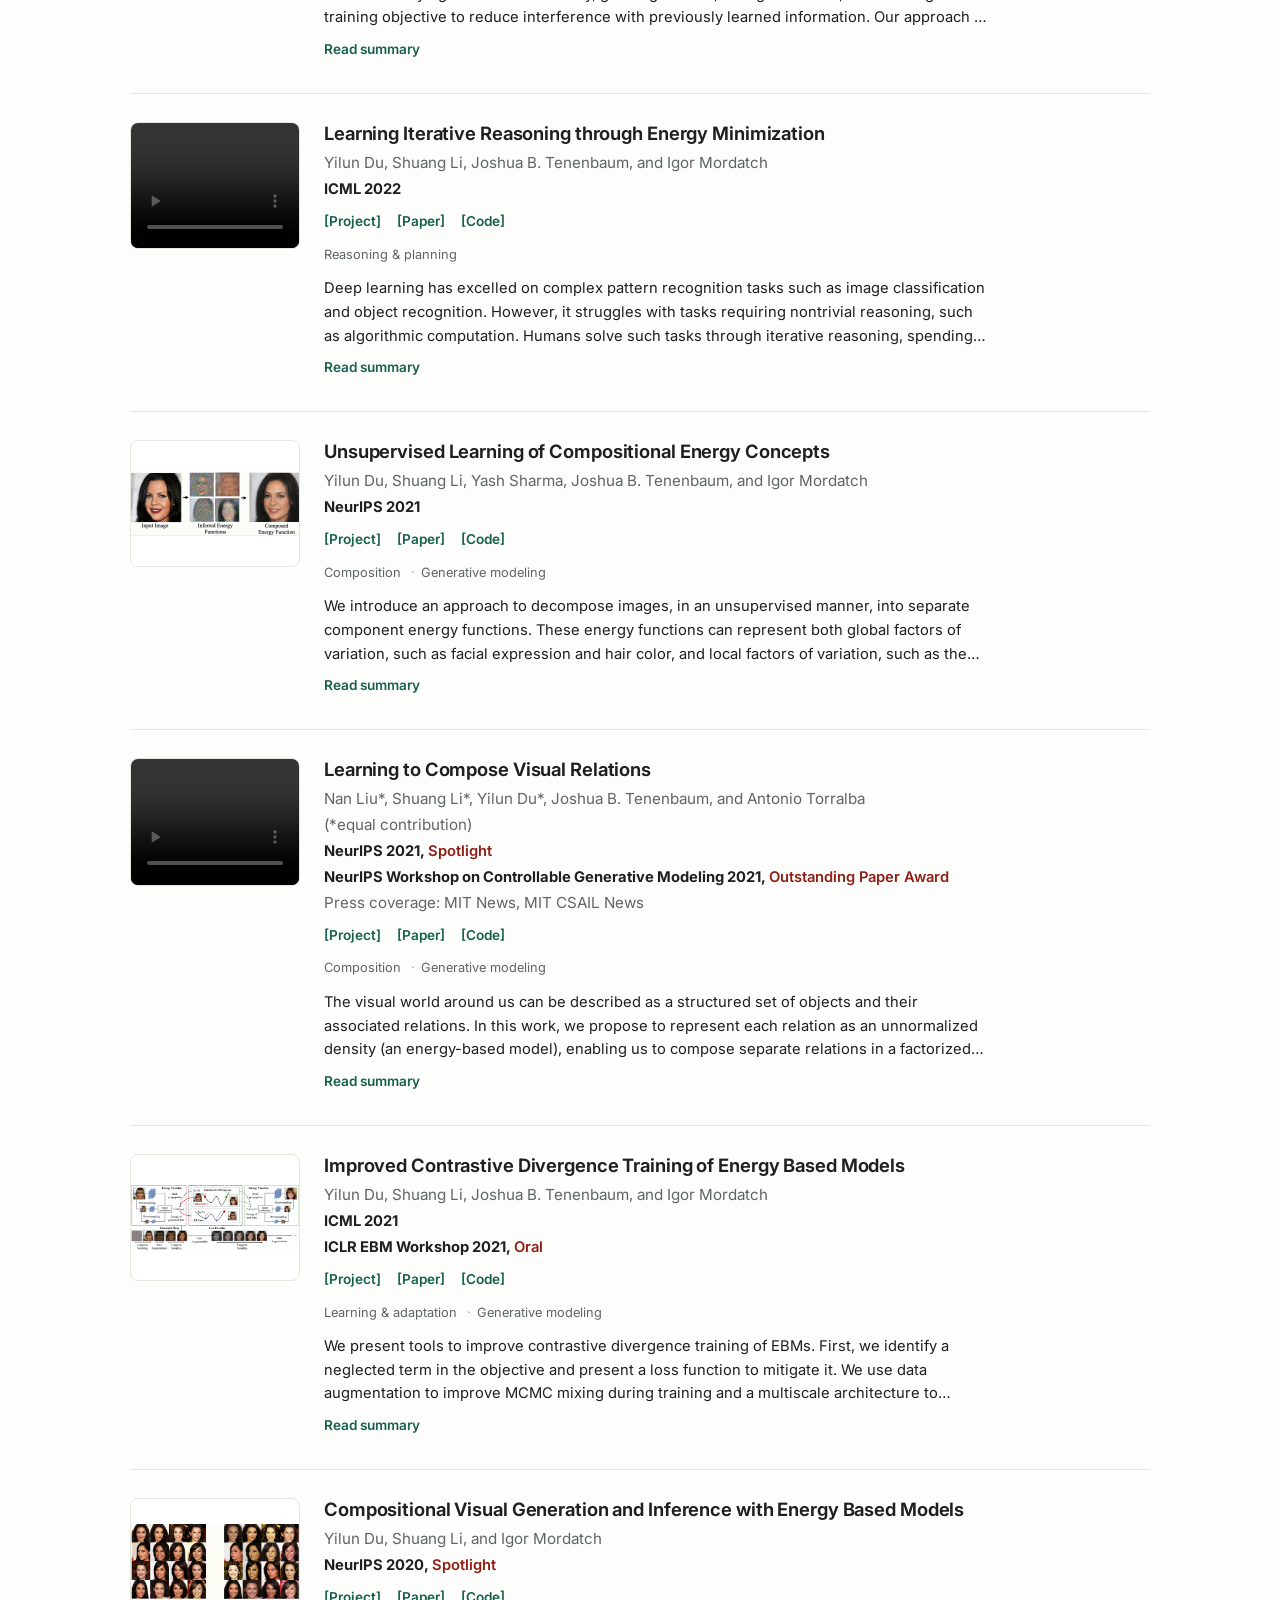
==== commit d73539ff: "add tem paper" ====
--- a/index.html
+++ b/index.html
@@ -597,6 +597,30 @@
 				<noscript><p class="result-count">All publications are shown below. Enable JavaScript to use search and topic filters.</p></noscript>
 				<div class="publication-list" id="publication-list" role="list">
 
+		<div class="row" role="listitem" id="tem">
+			<div class="col-md-3">
+				<!-- Graphic uses original TEM project samples and reported results, CC BY-SA 4.0.
+				     Source: https://int-lee.github.io/scalable-ebm/ -->
+				<a href="https://int-lee.github.io/scalable-ebm/" target="_blank" rel="noopener noreferrer"><img class="img-fluid img-rounded" src="./files/paper/26-tem/tem.png" width="960" height="720" style="height:auto" alt="TEM generated ImageNet samples: FID-50K 3.82 at 256×256 and 8.24 at 512×512, without classifier-free guidance" loading="lazy" decoding="async"></a>
+			</div>
+			<div class="col-md-9">
+			<h3 class="paper-title">Scaling Transformer Energy-Based Models for High Quality Image Synthesis</h3>
+			<a href="mailto:bus6479@mit.edu">Jungsoo Lee</a>,
+			<a href="https://alexiglad.github.io/">Alexi Gladstone</a>,
+			<a href="https://yilundu.github.io/">Yilun Du</a>
+			<br>
+			<b><a href="https://arxiv.org/abs/2610.31889" target="_blank" rel="noopener noreferrer">arXiv 2026</a></b> <br>
+			<a href="https://int-lee.github.io/scalable-ebm/" target="_blank" rel="noopener noreferrer"> <small>[Project]</small></a>
+			<a href="https://arxiv.org/abs/2610.31889"> <small>[Paper]</small></a>
+			<a href="https://github.com/int-lee/TEM"> <small>[Code]</small></a>
+			</div>
+			<div class="col-md-12">
+			<br>
+				<p>We introduce Transformer Energy-Based Models (TEM), scaling contrastively trained EBMs to high-quality ImageNet generation at 256×256 and 512×512. TEM learns a transformer energy function in latent space, sums energy heads at multiple depths, and aligns representations of real images with a frozen vision foundation model. TEM-XL achieves an FID-50K of 3.82 on class-conditional ImageNet 256×256, and TEM reaches 8.24 at 512×512, both without classifier-free guidance. The learned energy supports compositional generation by adding energies, zero-shot inpainting, and out-of-distribution detection. At inference time, additional sampling steps can refine generated images without retraining the model.</p>
+			</div>
+		</div><hr>
+
+
 		<div class="row" role="listitem">
 			<div class="col-md-3">
 				<img class="img-fluid img-rounded" src="./files/paper/25-eqm/eqm.png" style="border:1px solid black" alt="Equilibrium Matching generative samples" loading="lazy" decoding="async">
@@ -1241,6 +1265,7 @@
 		let activeFilter = 'all';
 
 		const topicAssignments = {
+			'Scaling Transformer Energy-Based Models for High Quality Image Synthesis': ['generation', 'composition', 'learning'],
 			'Equilibrium Matching: Generative Modeling with Implicit Energy-Based Models': ['generation', 'learning'],
 			'Generalizable Reasoning through Compositional Energy Minimization': ['composition', 'reasoning'],
 			'Energy-Based Transformers are Scalable Learners and Thinkers': ['reasoning', 'learning'],
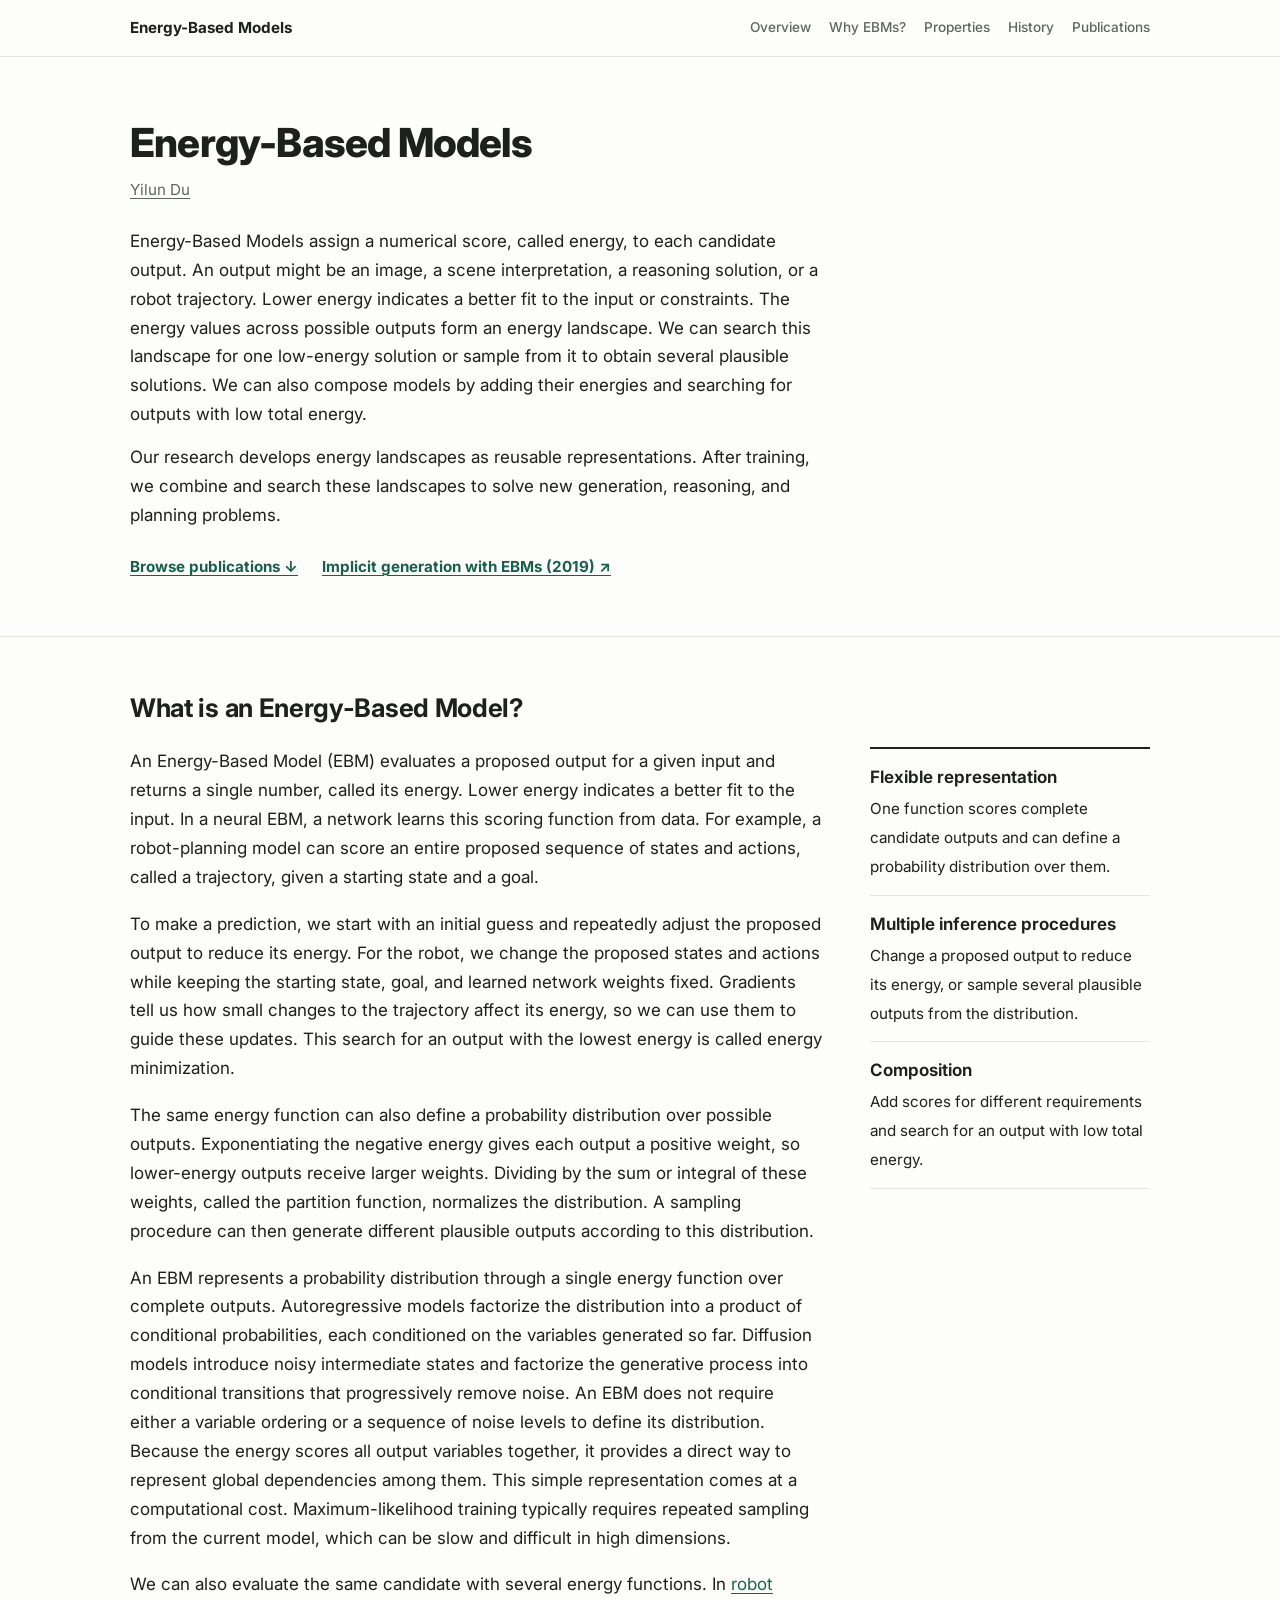
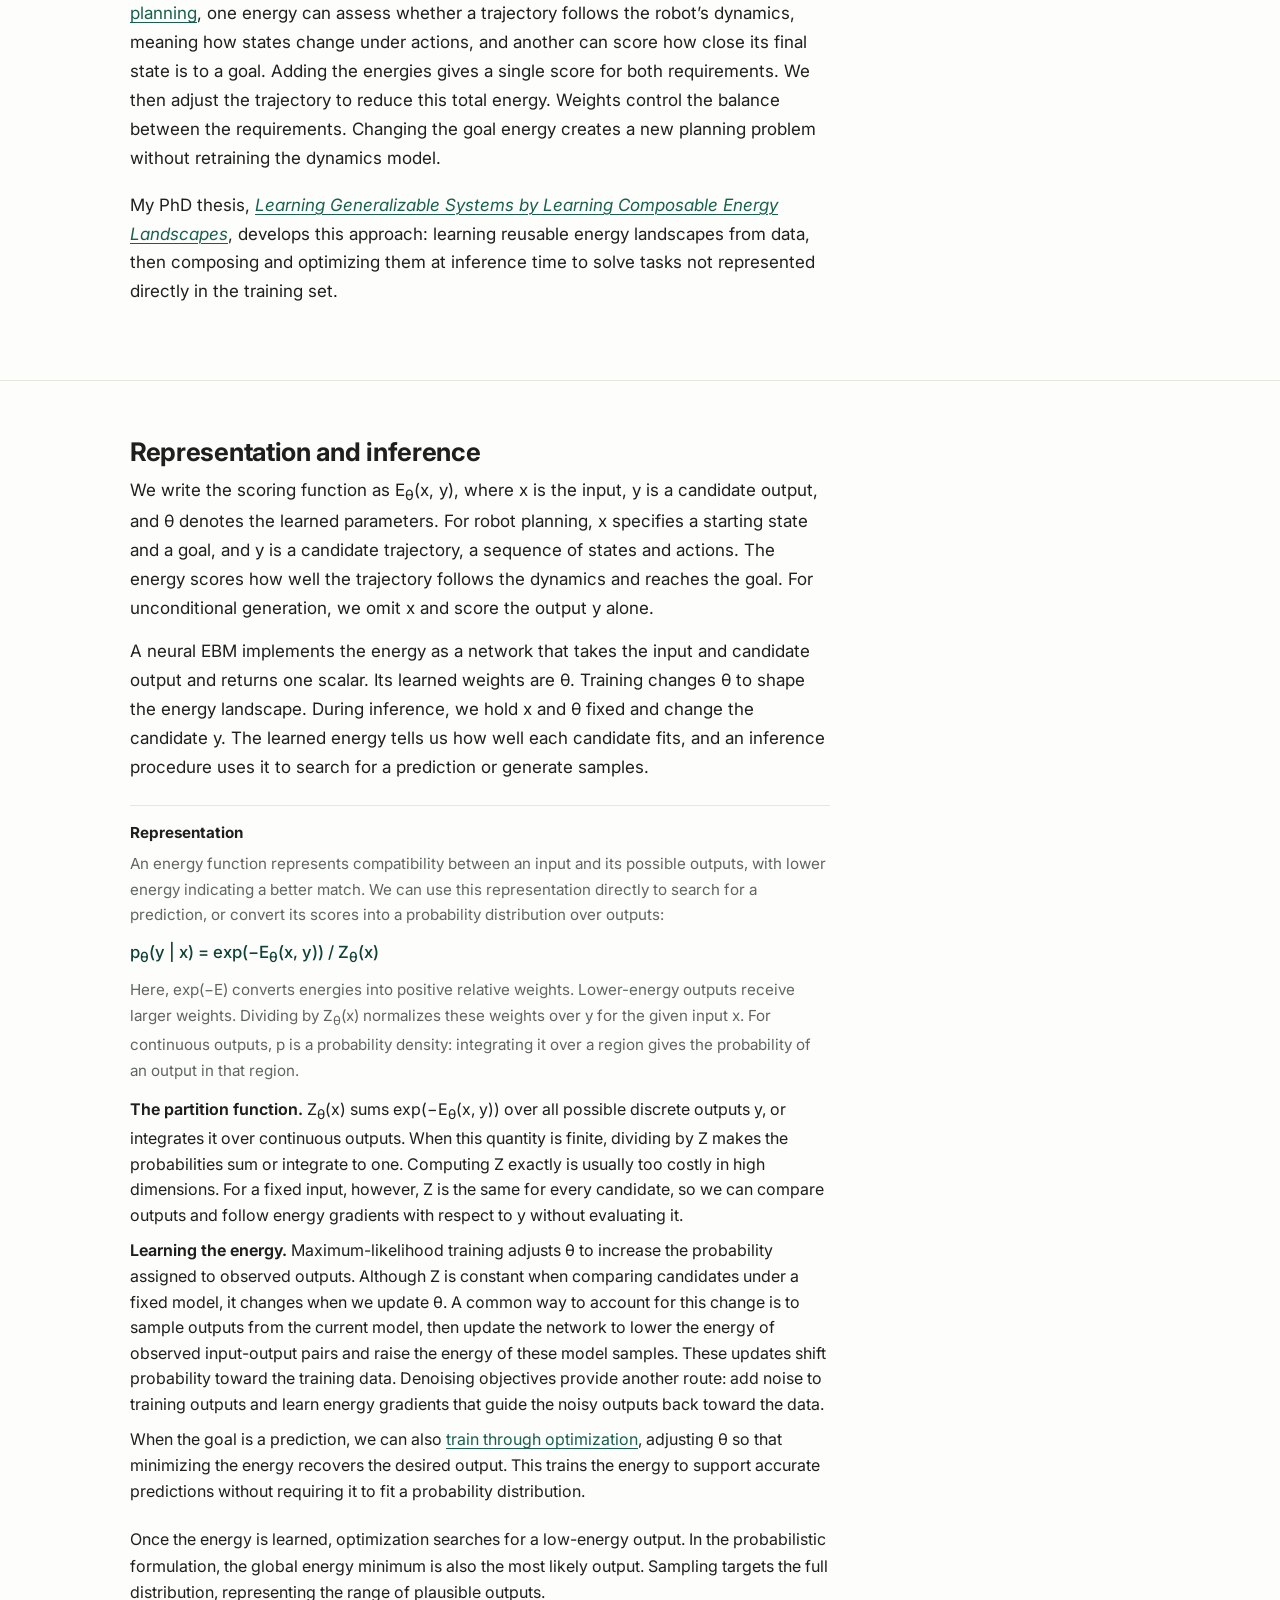
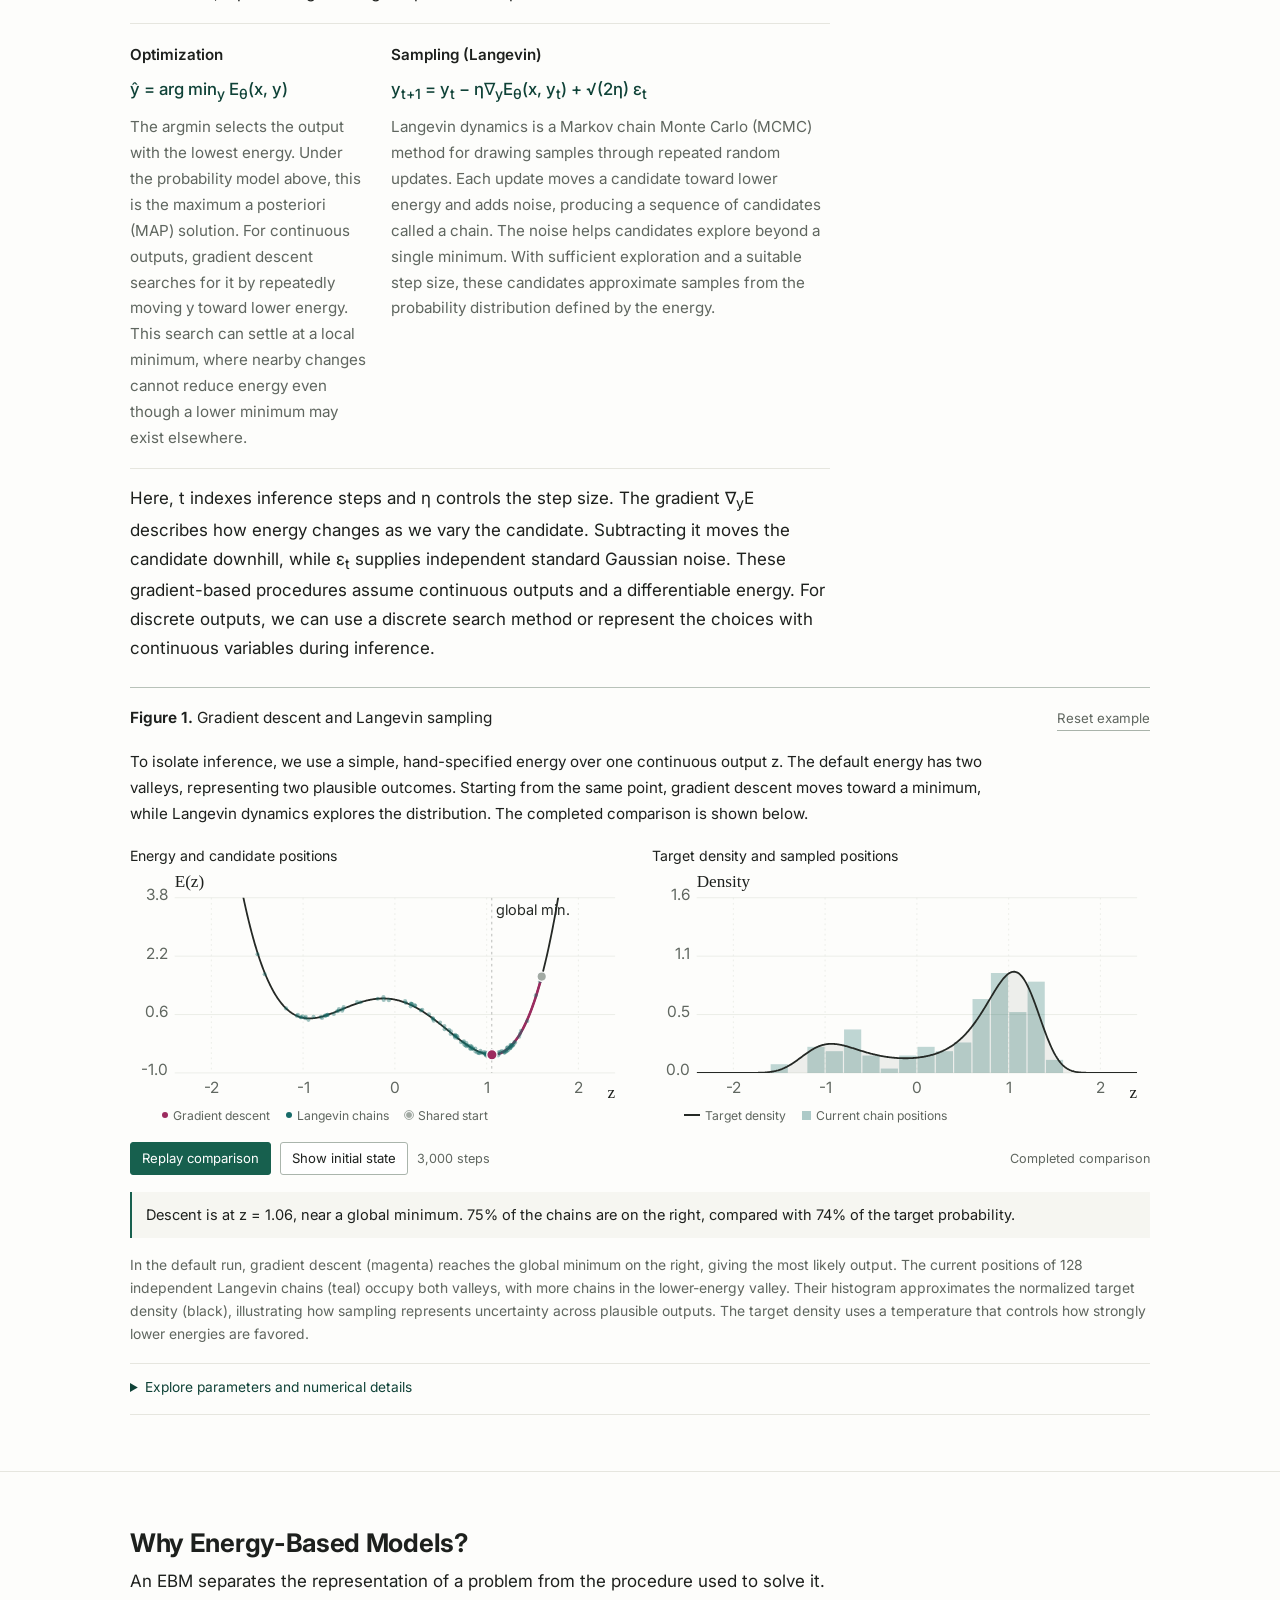
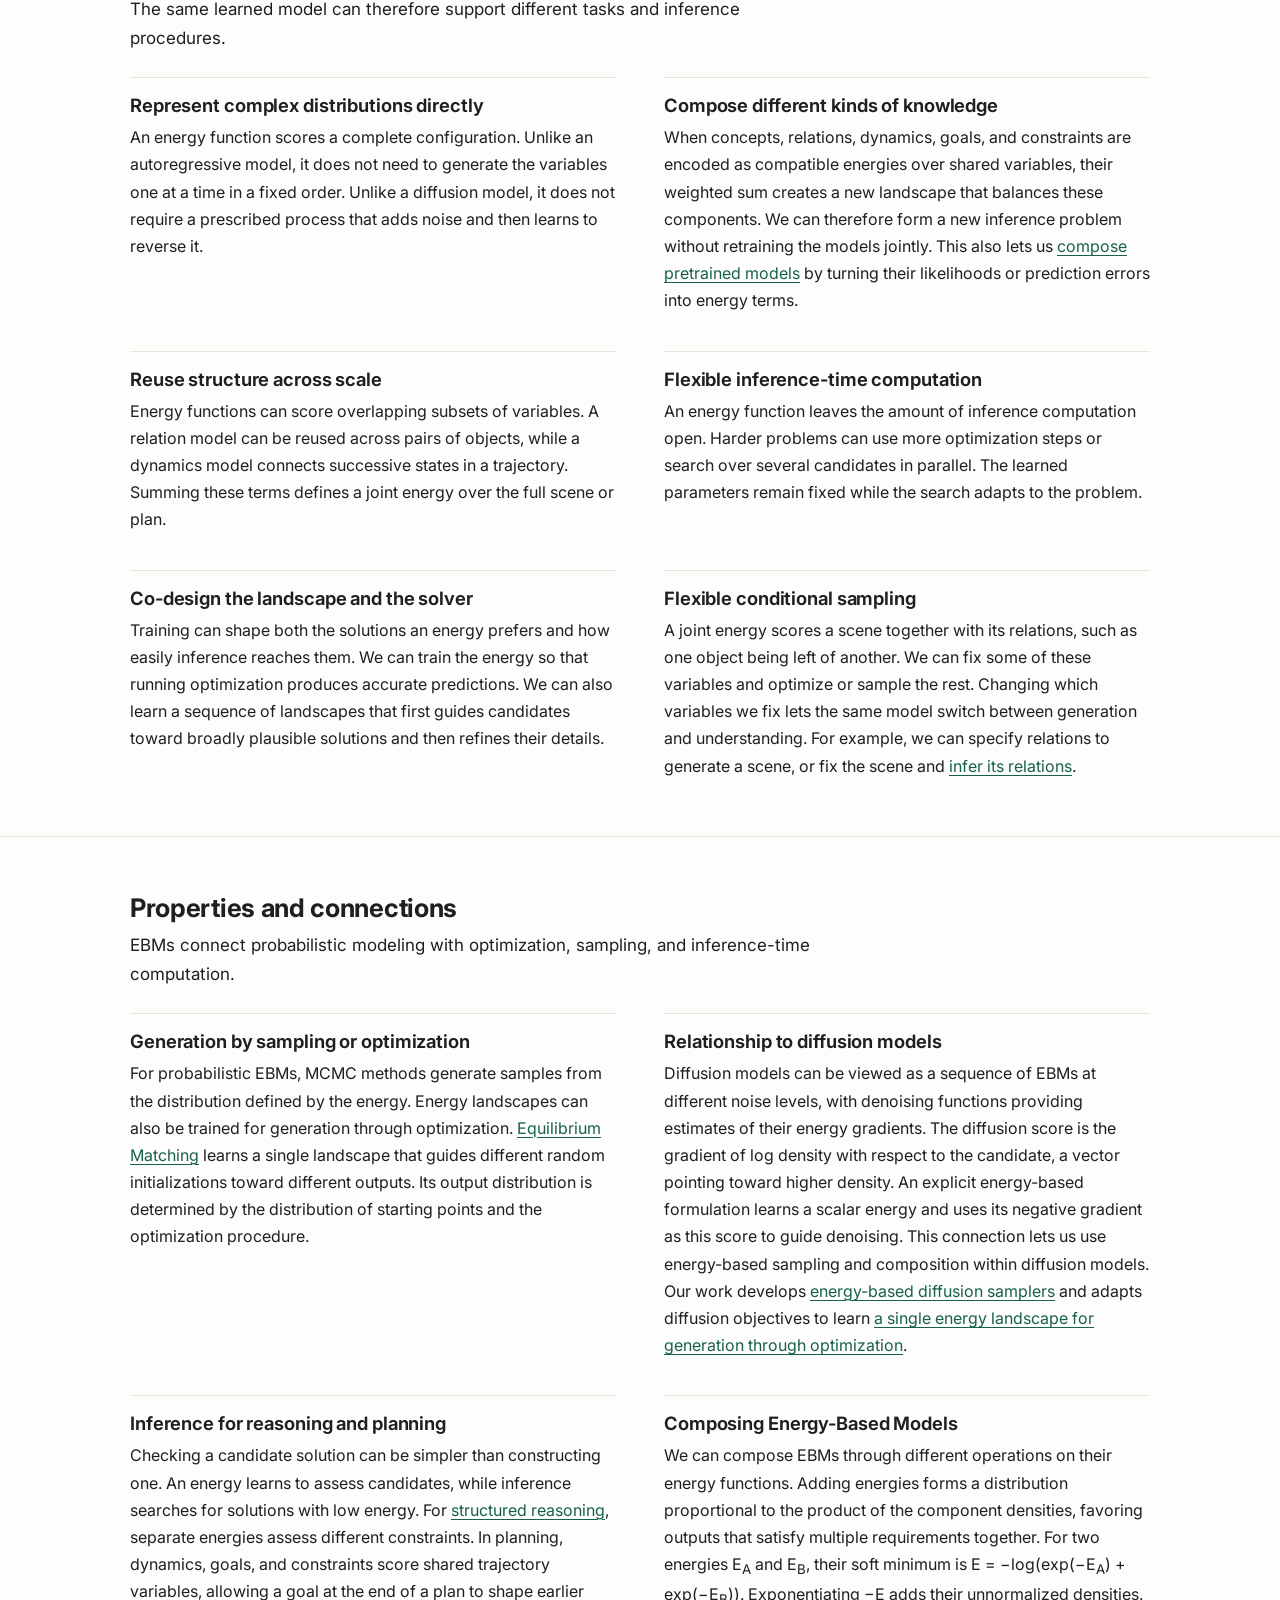
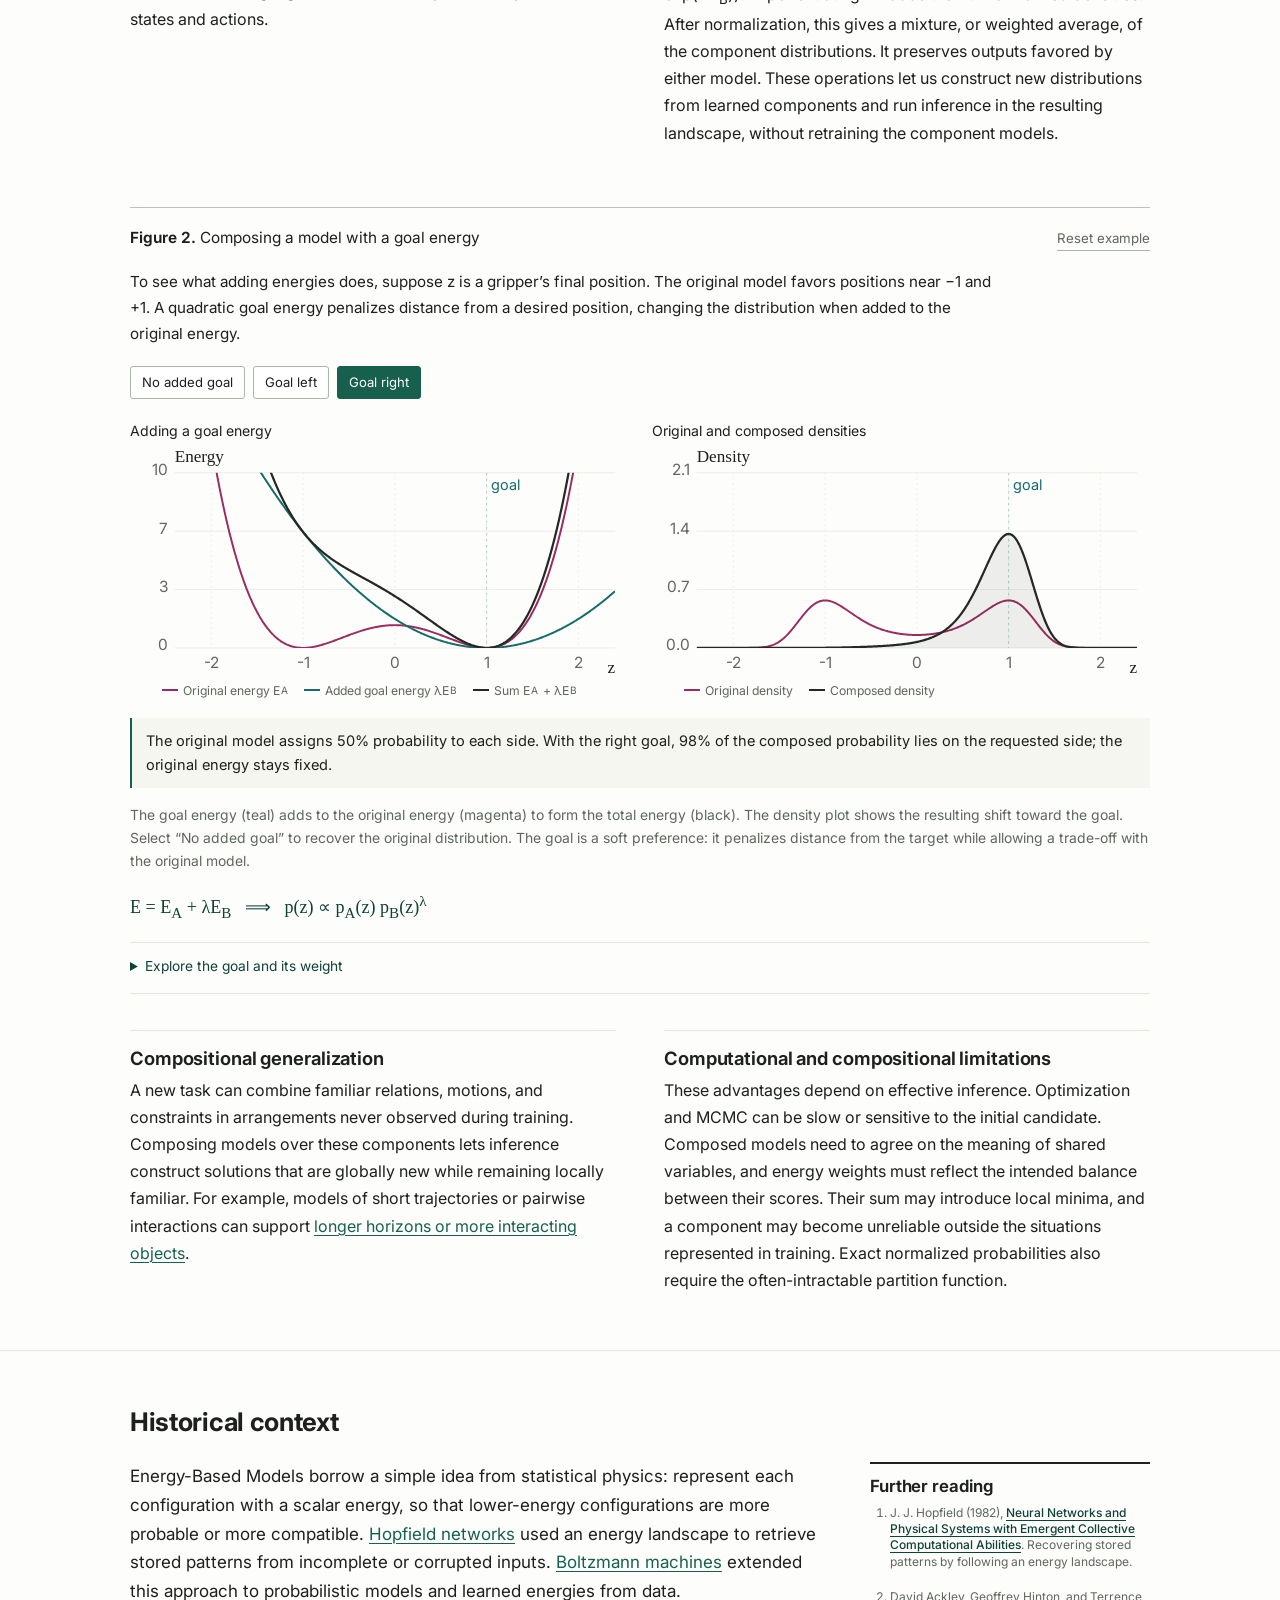
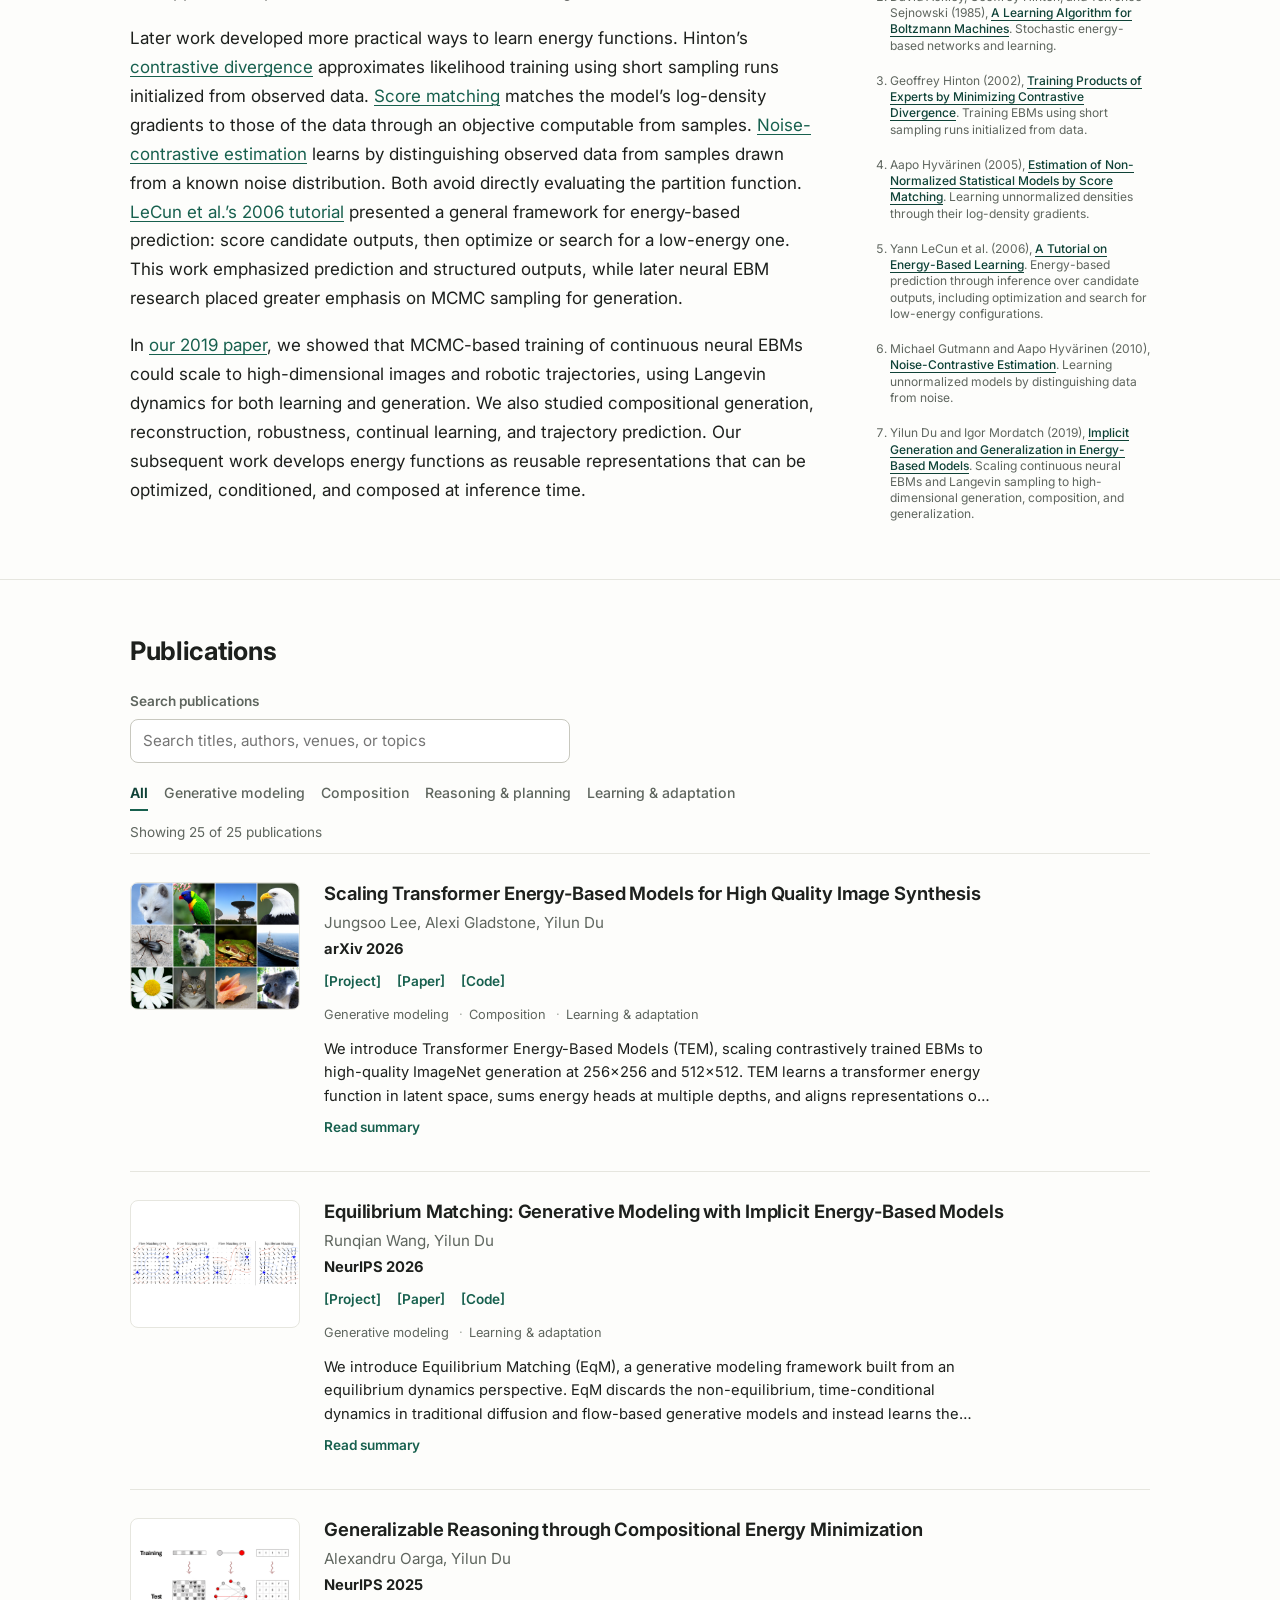
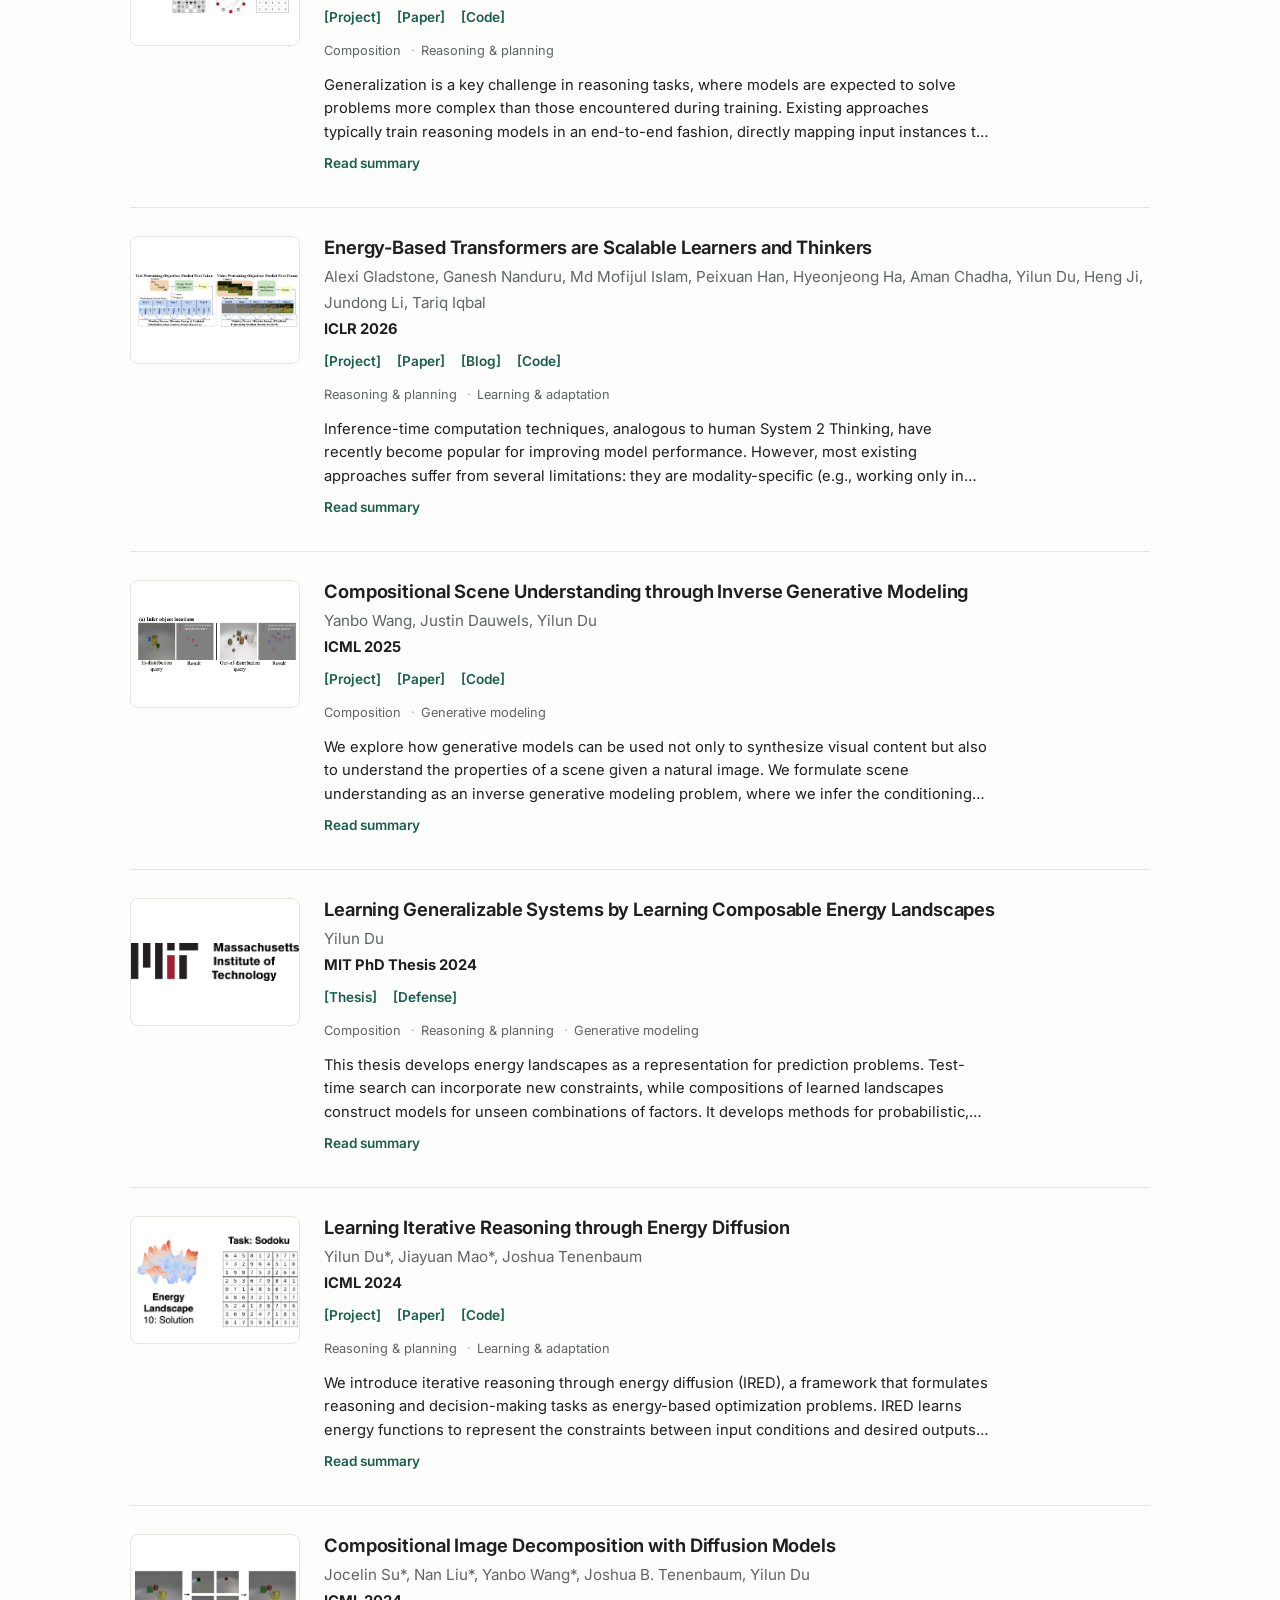
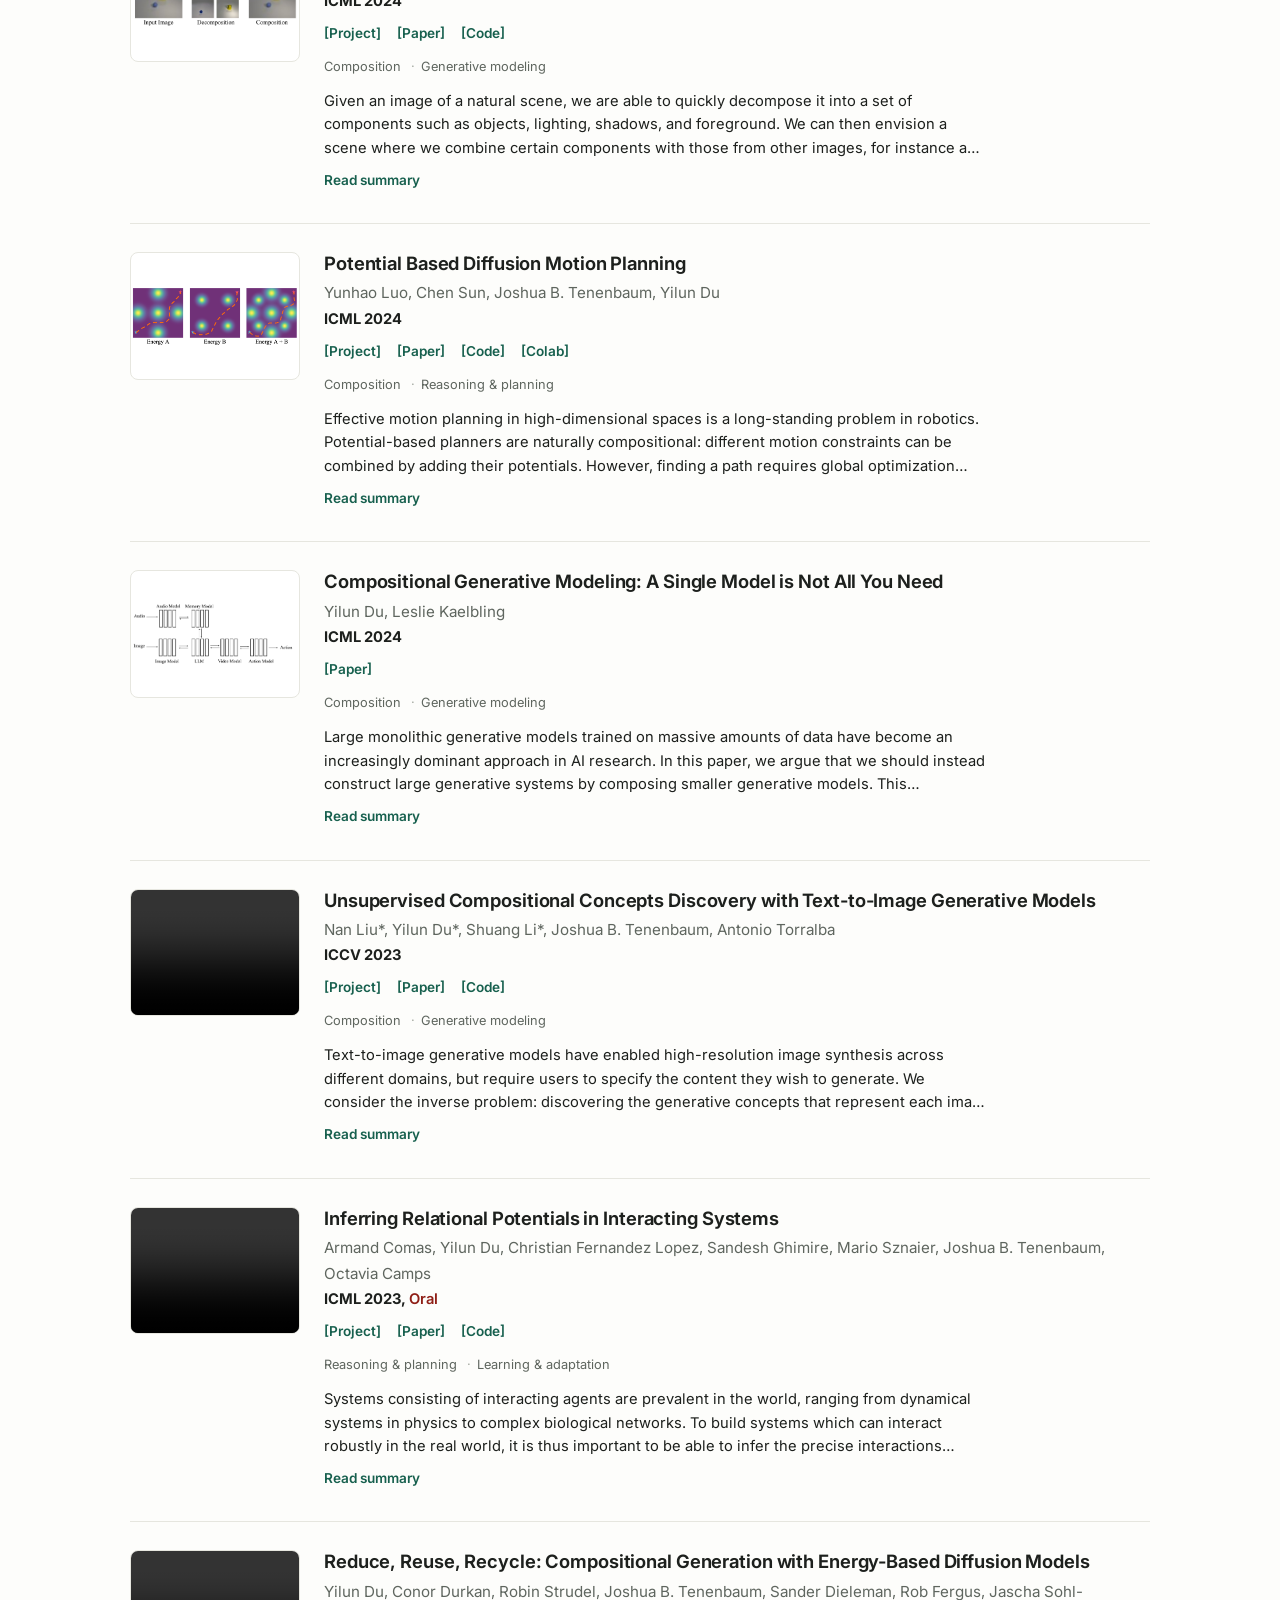
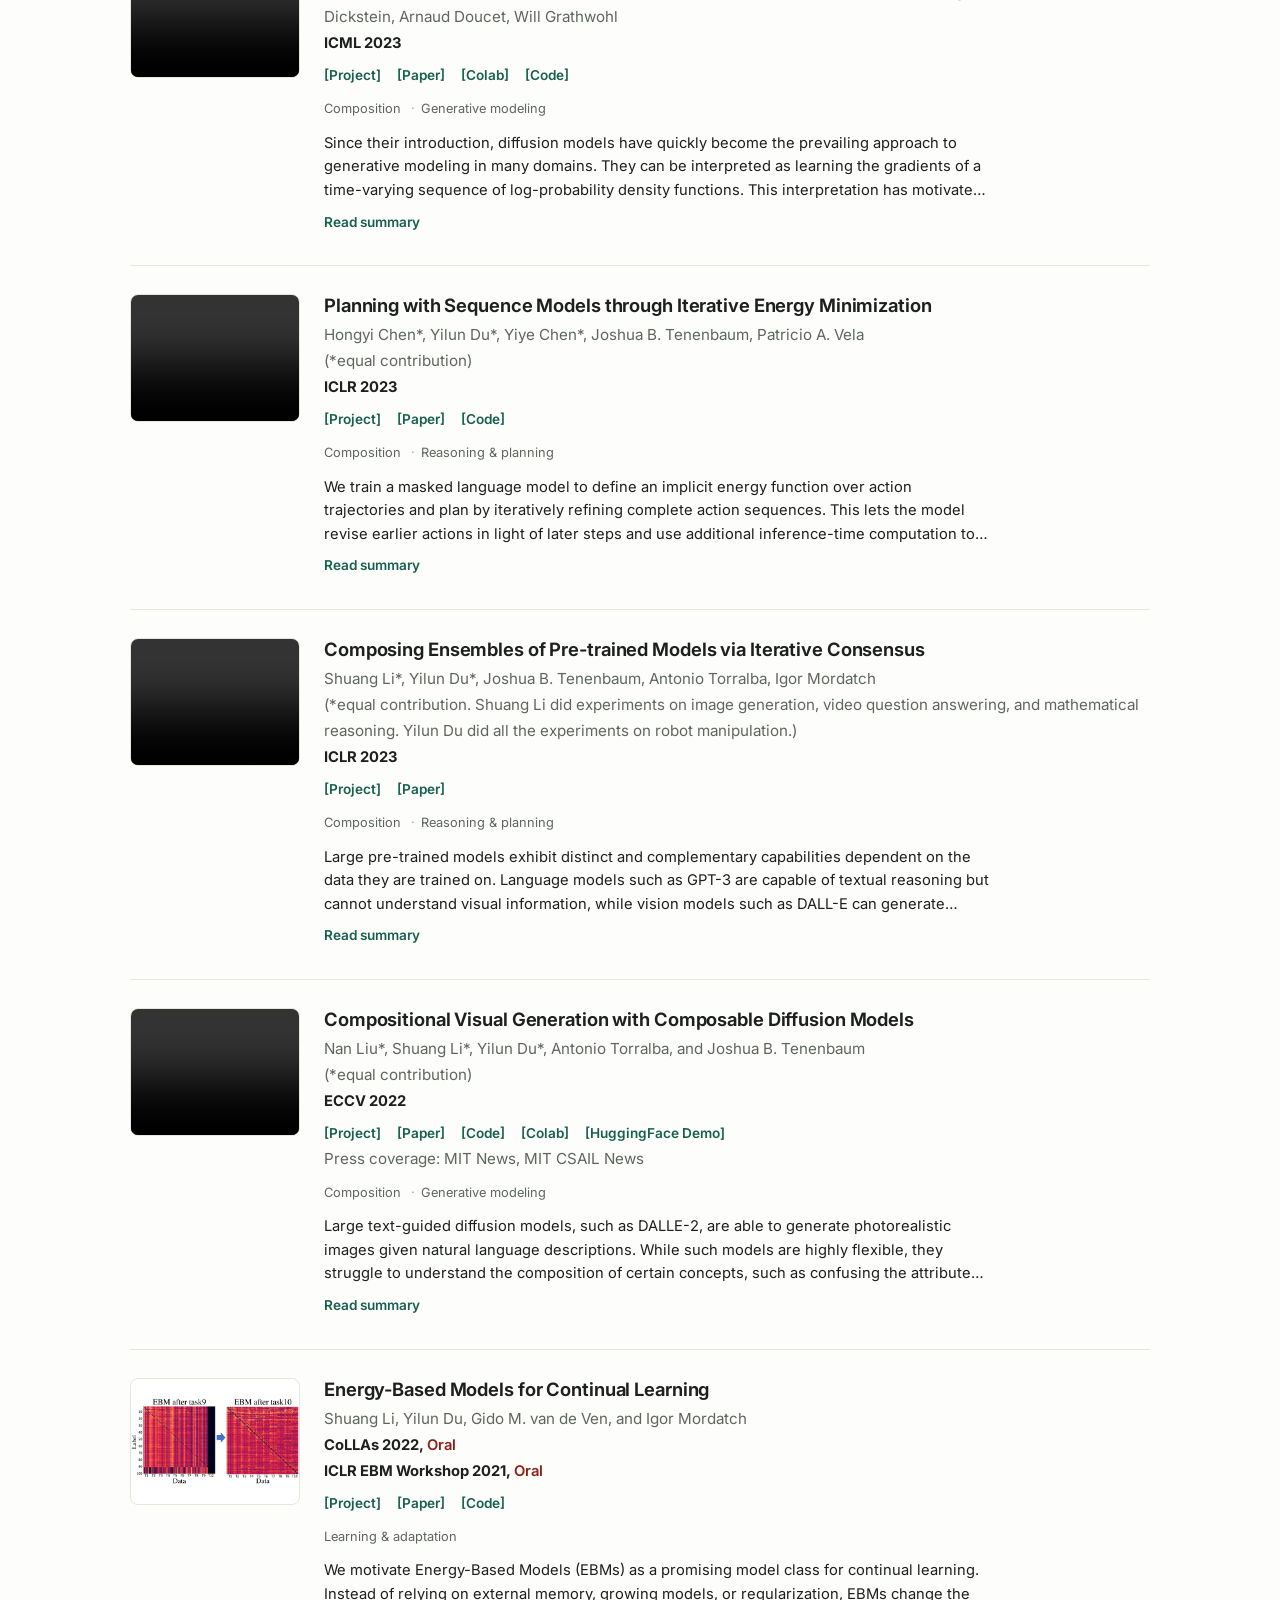
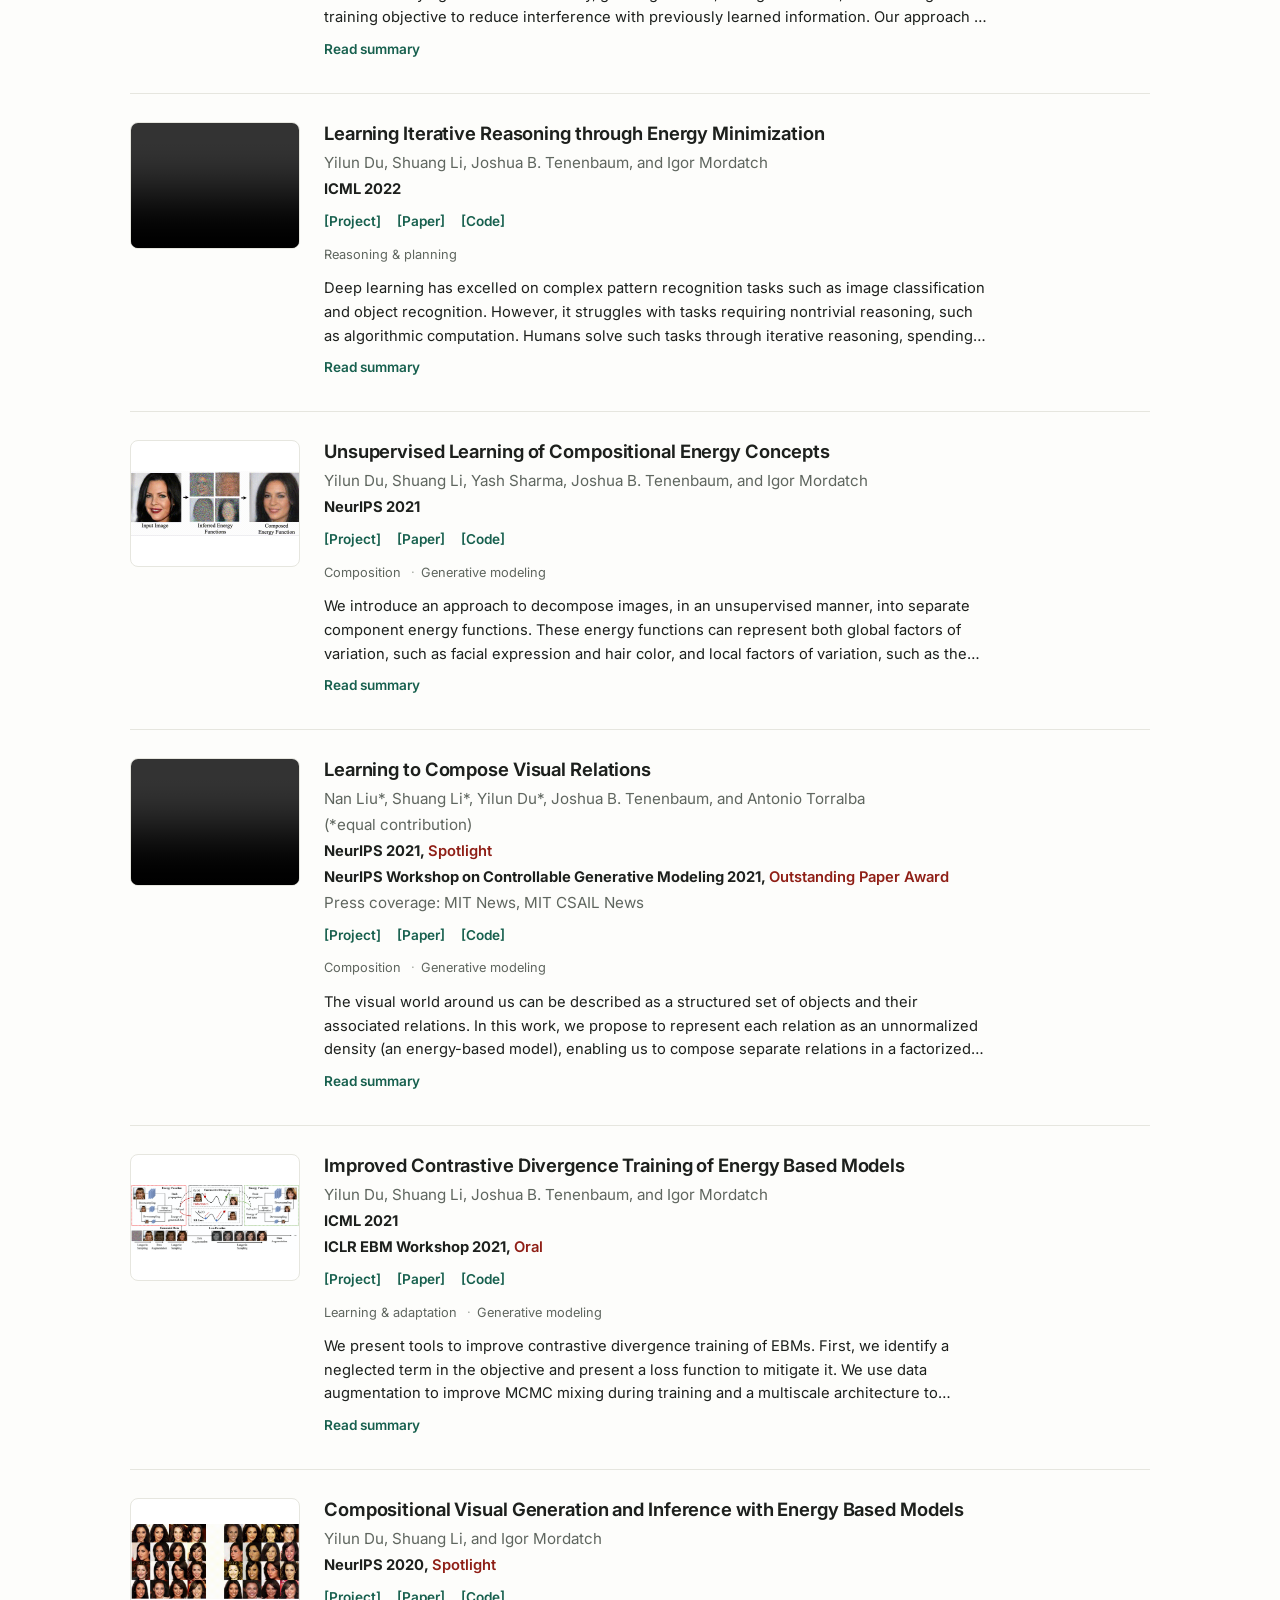
==== commit 68501aaf: "update webpage" ====
--- a/index.html
+++ b/index.html
@@ -679,7 +679,7 @@
             <a href="https://jundongli.github.io/">Jundong Li</a>,
             <a href="https://www.tiqbal.com/">Tariq Iqbal</a>
             <br>
-			<b><a href="https://arxiv.org/abs/2507.02092" target="_blank" rel="noopener noreferrer">arXiv 2025</a></b> <br>
+			<b><a href="https://iclr.cc/Conferences/2026" target="_blank" rel="noopener noreferrer">ICLR 2026</a></b> <br>
 			<a href="https://energy-based-transformers.github.io/" target="_blank" rel="noopener noreferrer"> <small>[Project]</small></a>
 			<a href="https://arxiv.org/abs/2507.02092"> <small>[Paper]</small></a>
 			<a href="https://alexiglad.github.io/blog/2025/ebt/"> <small>[Blog]</small></a>
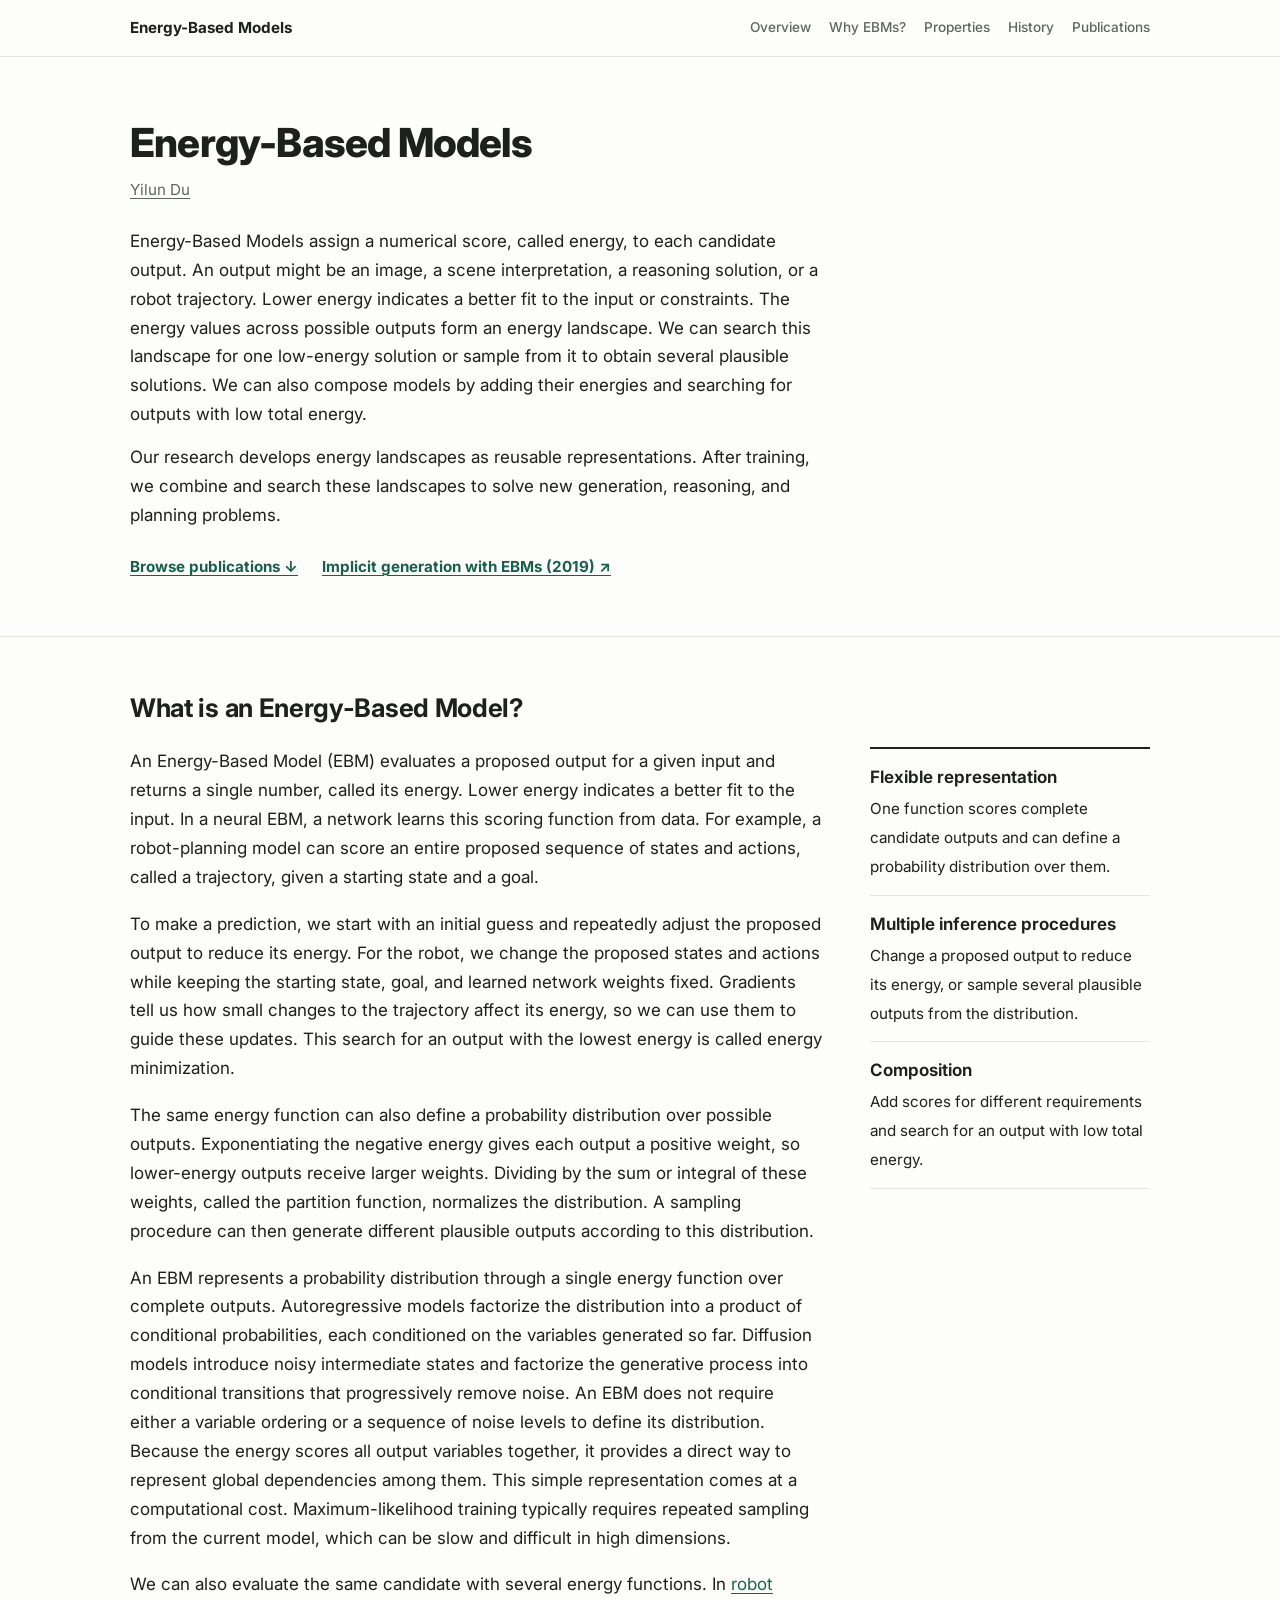
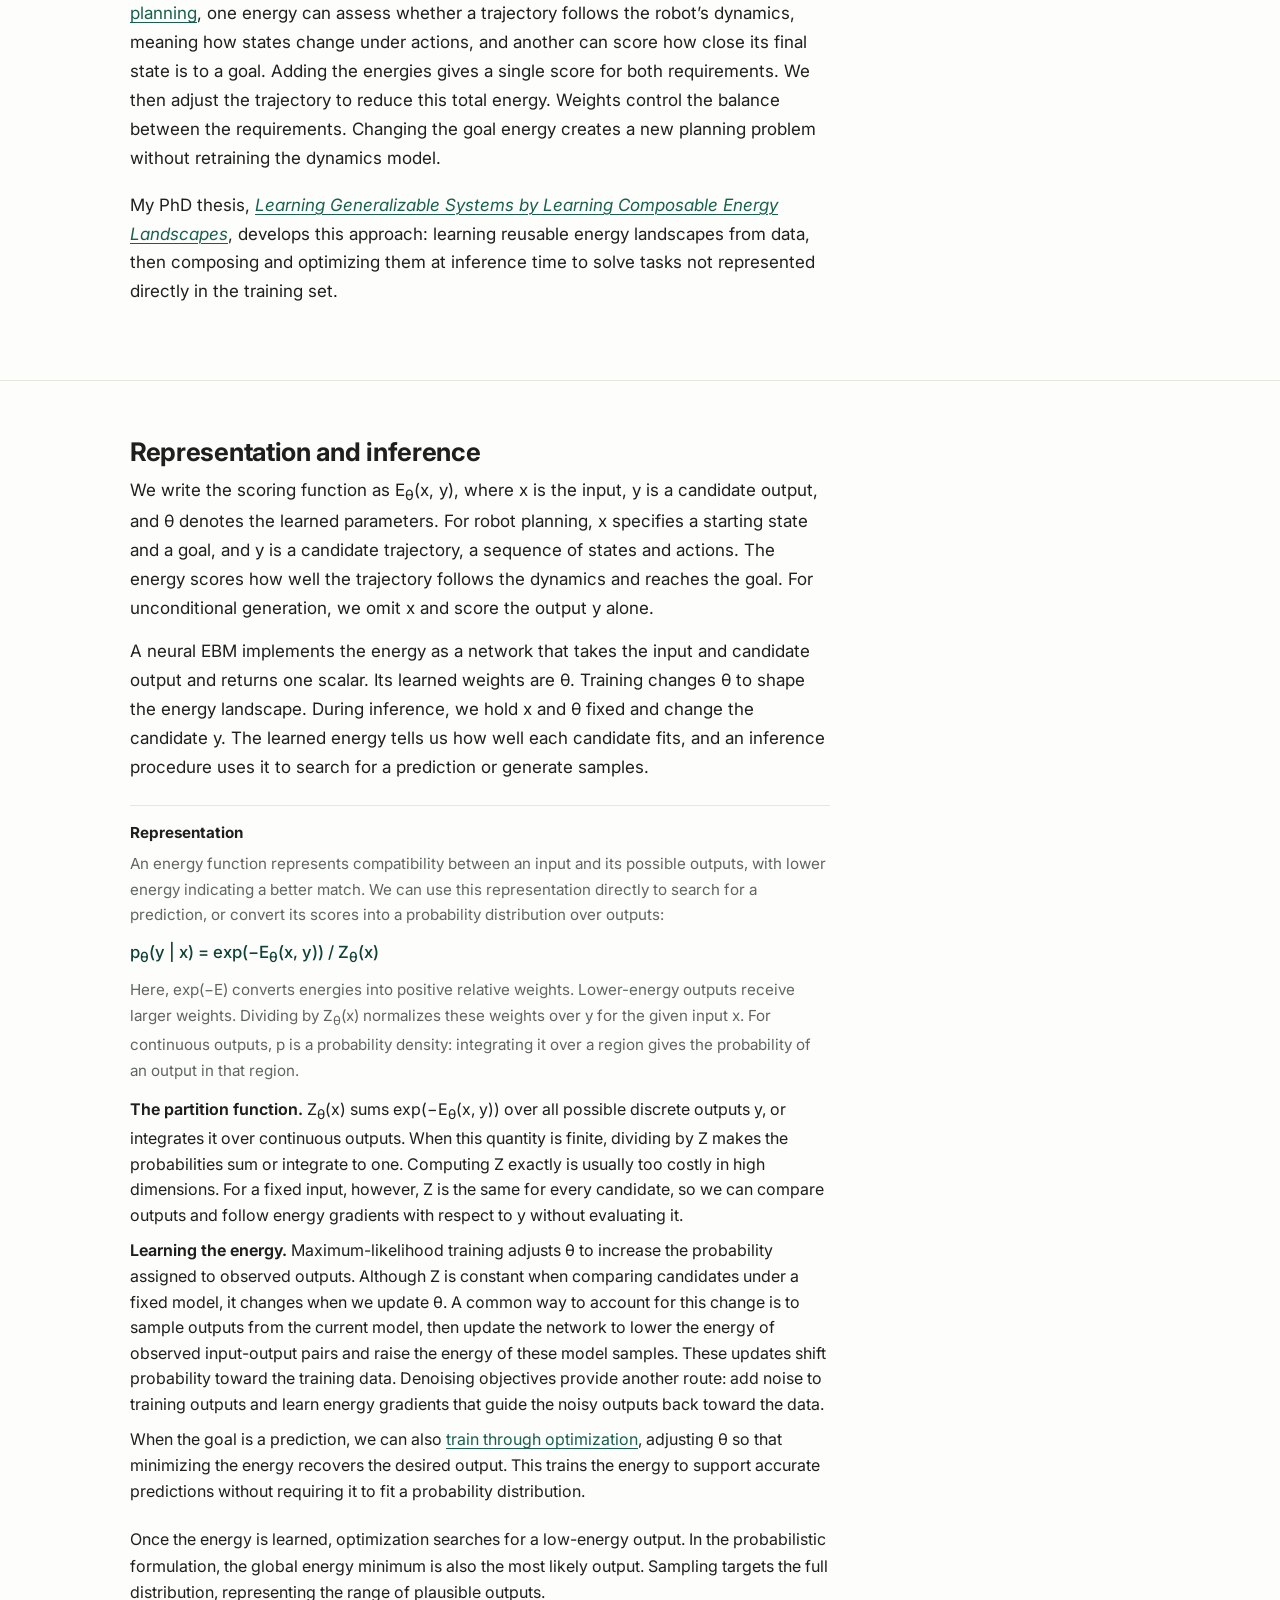
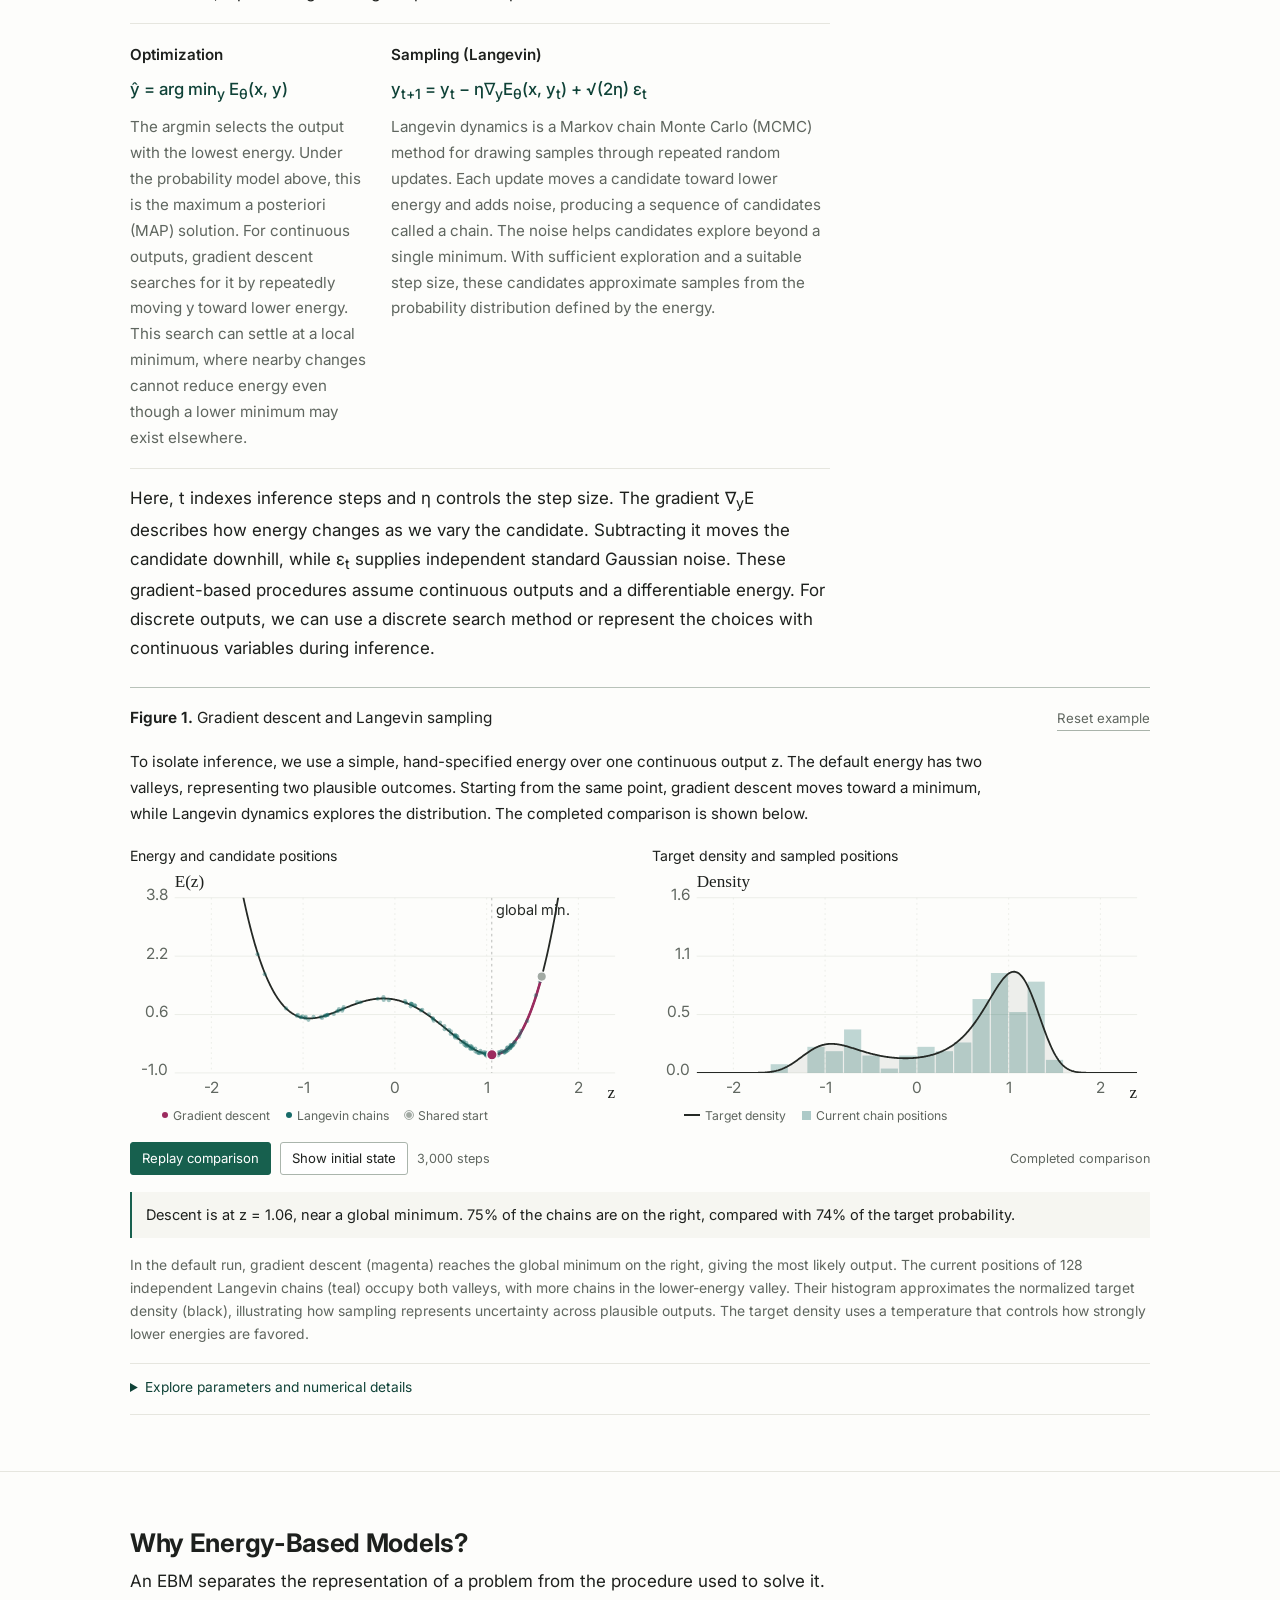
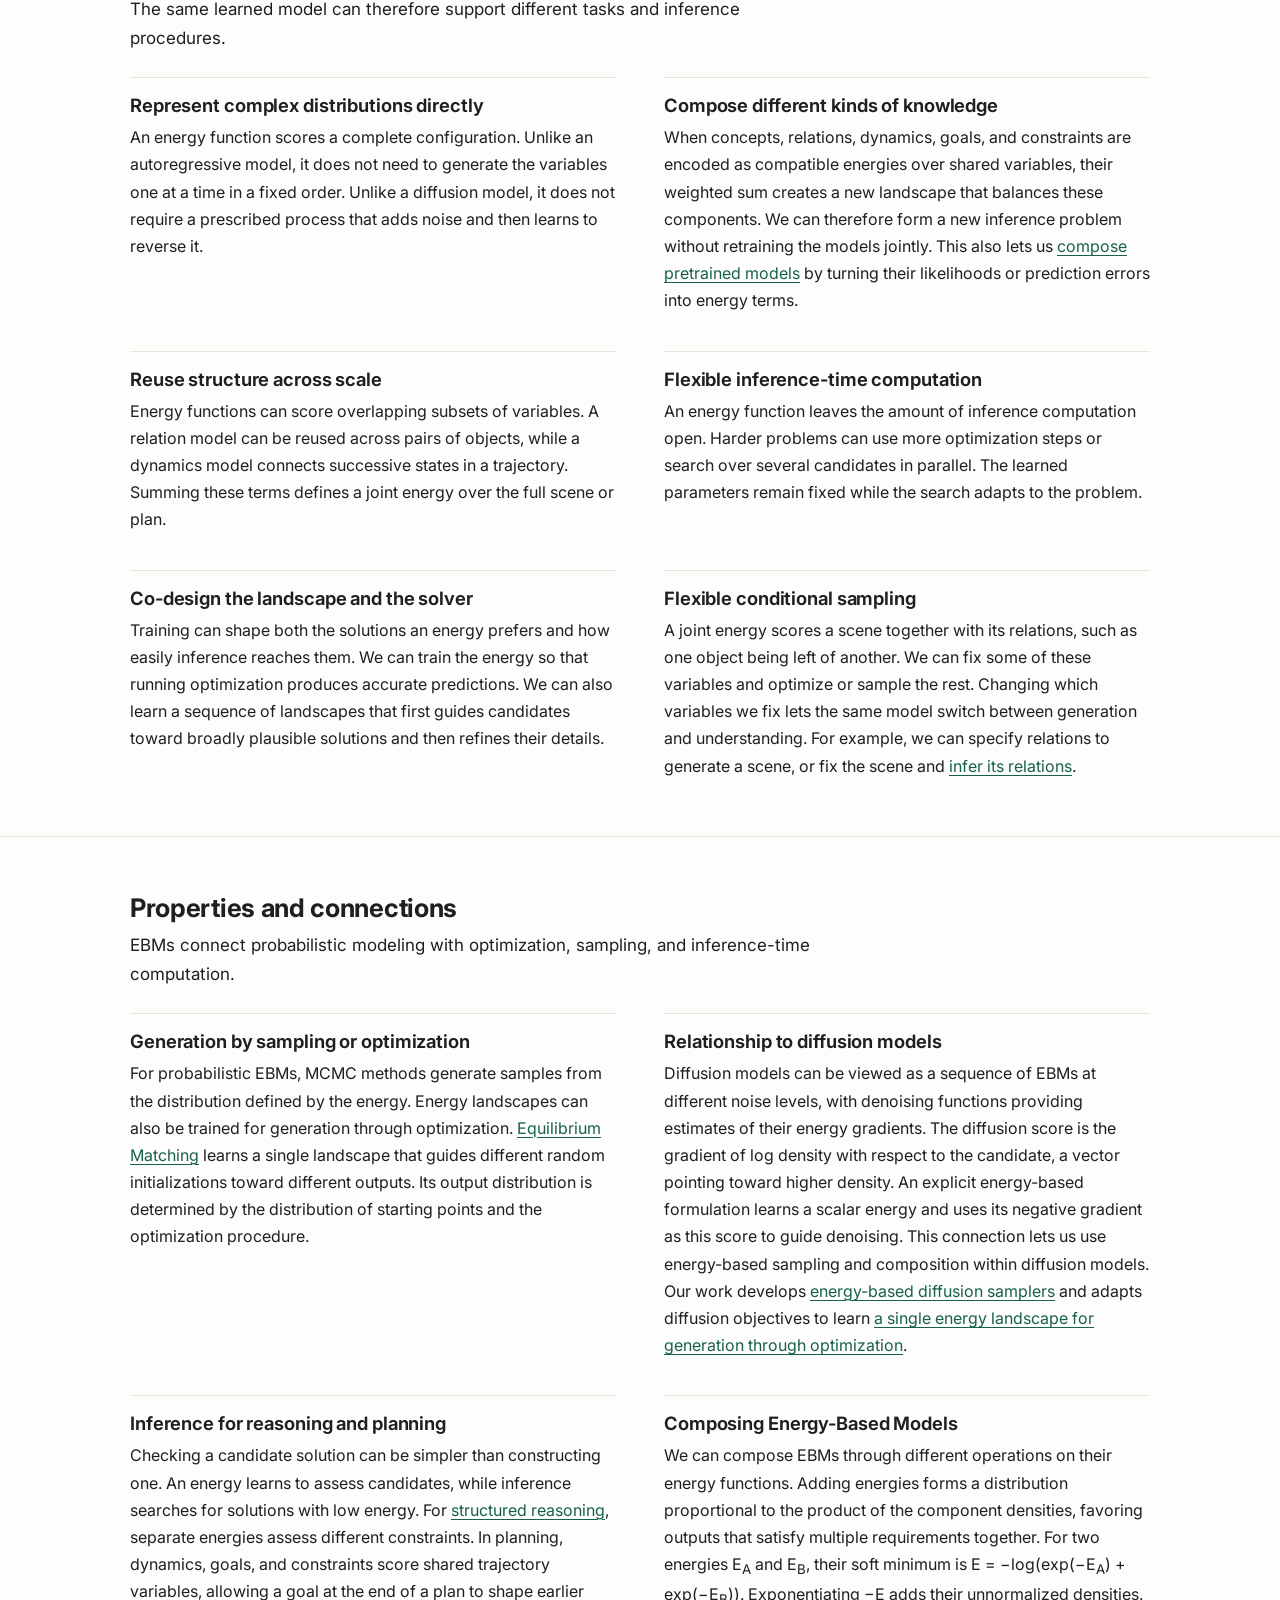
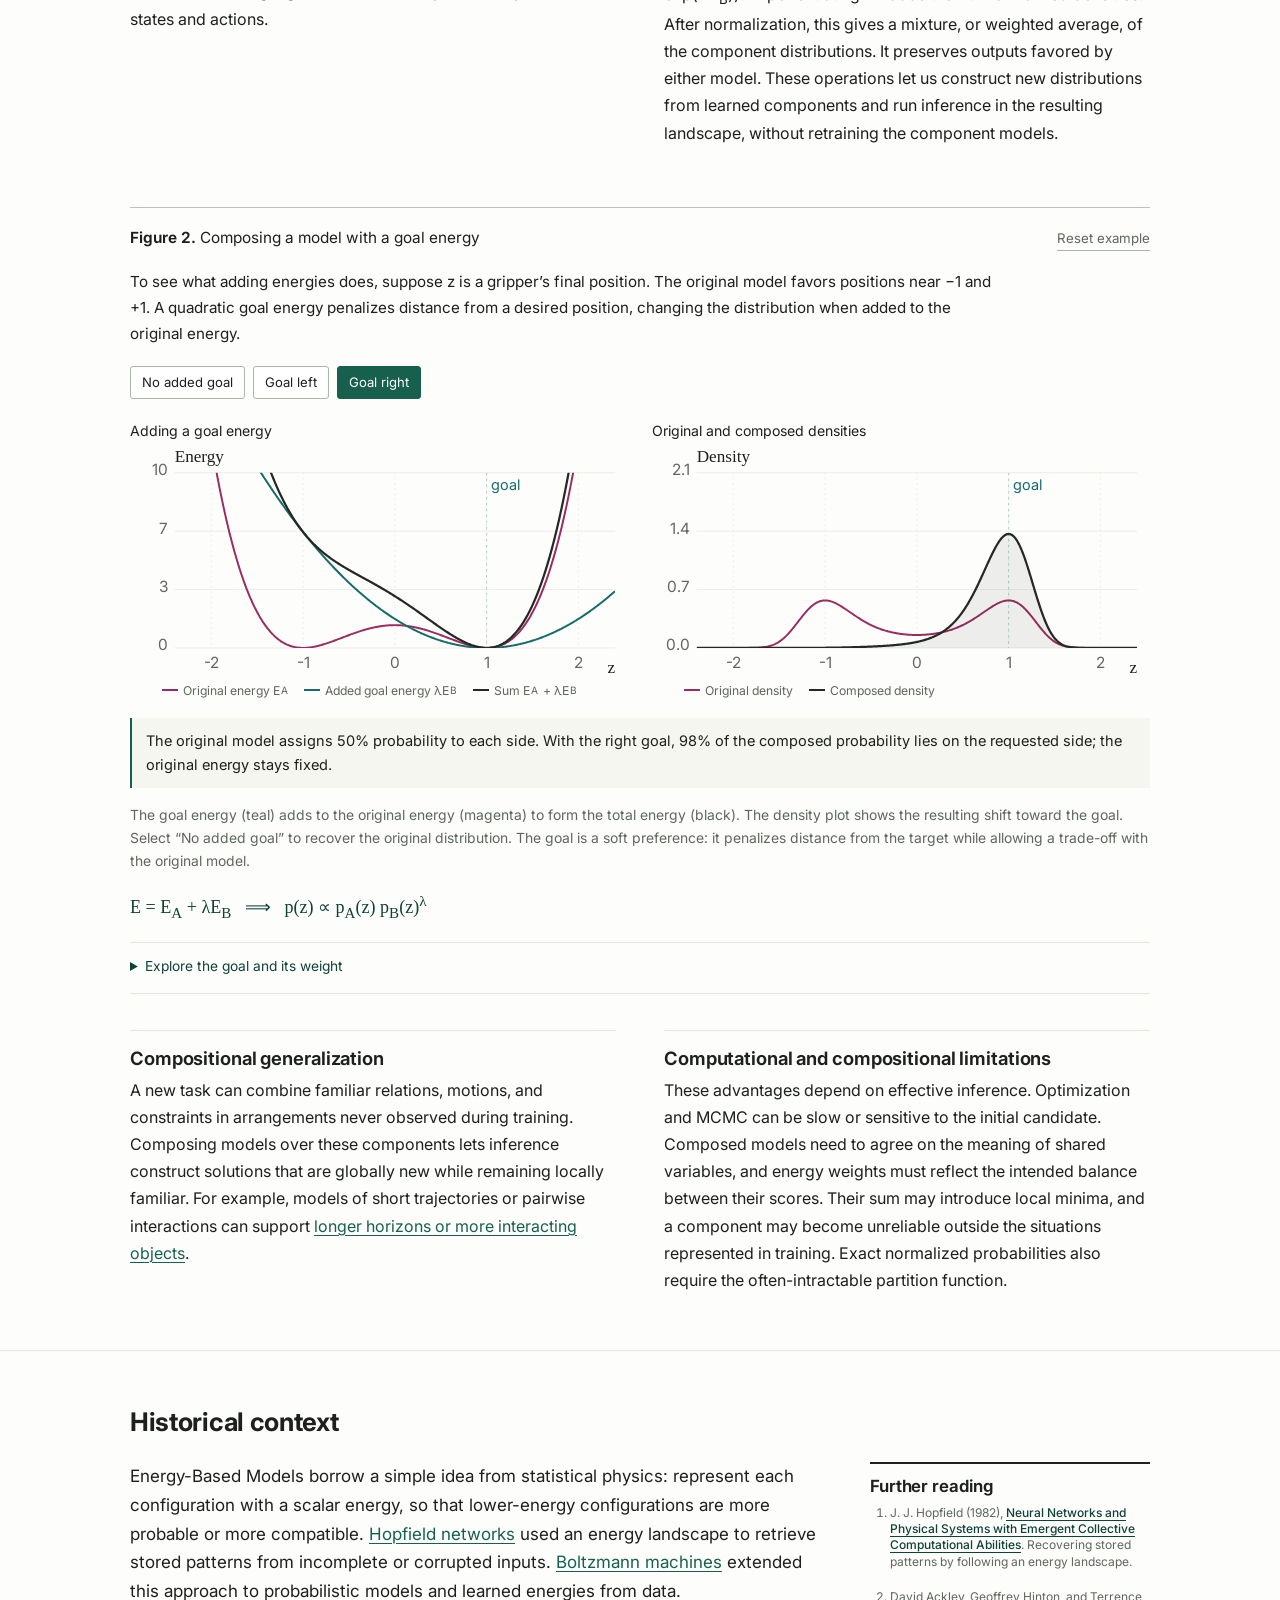
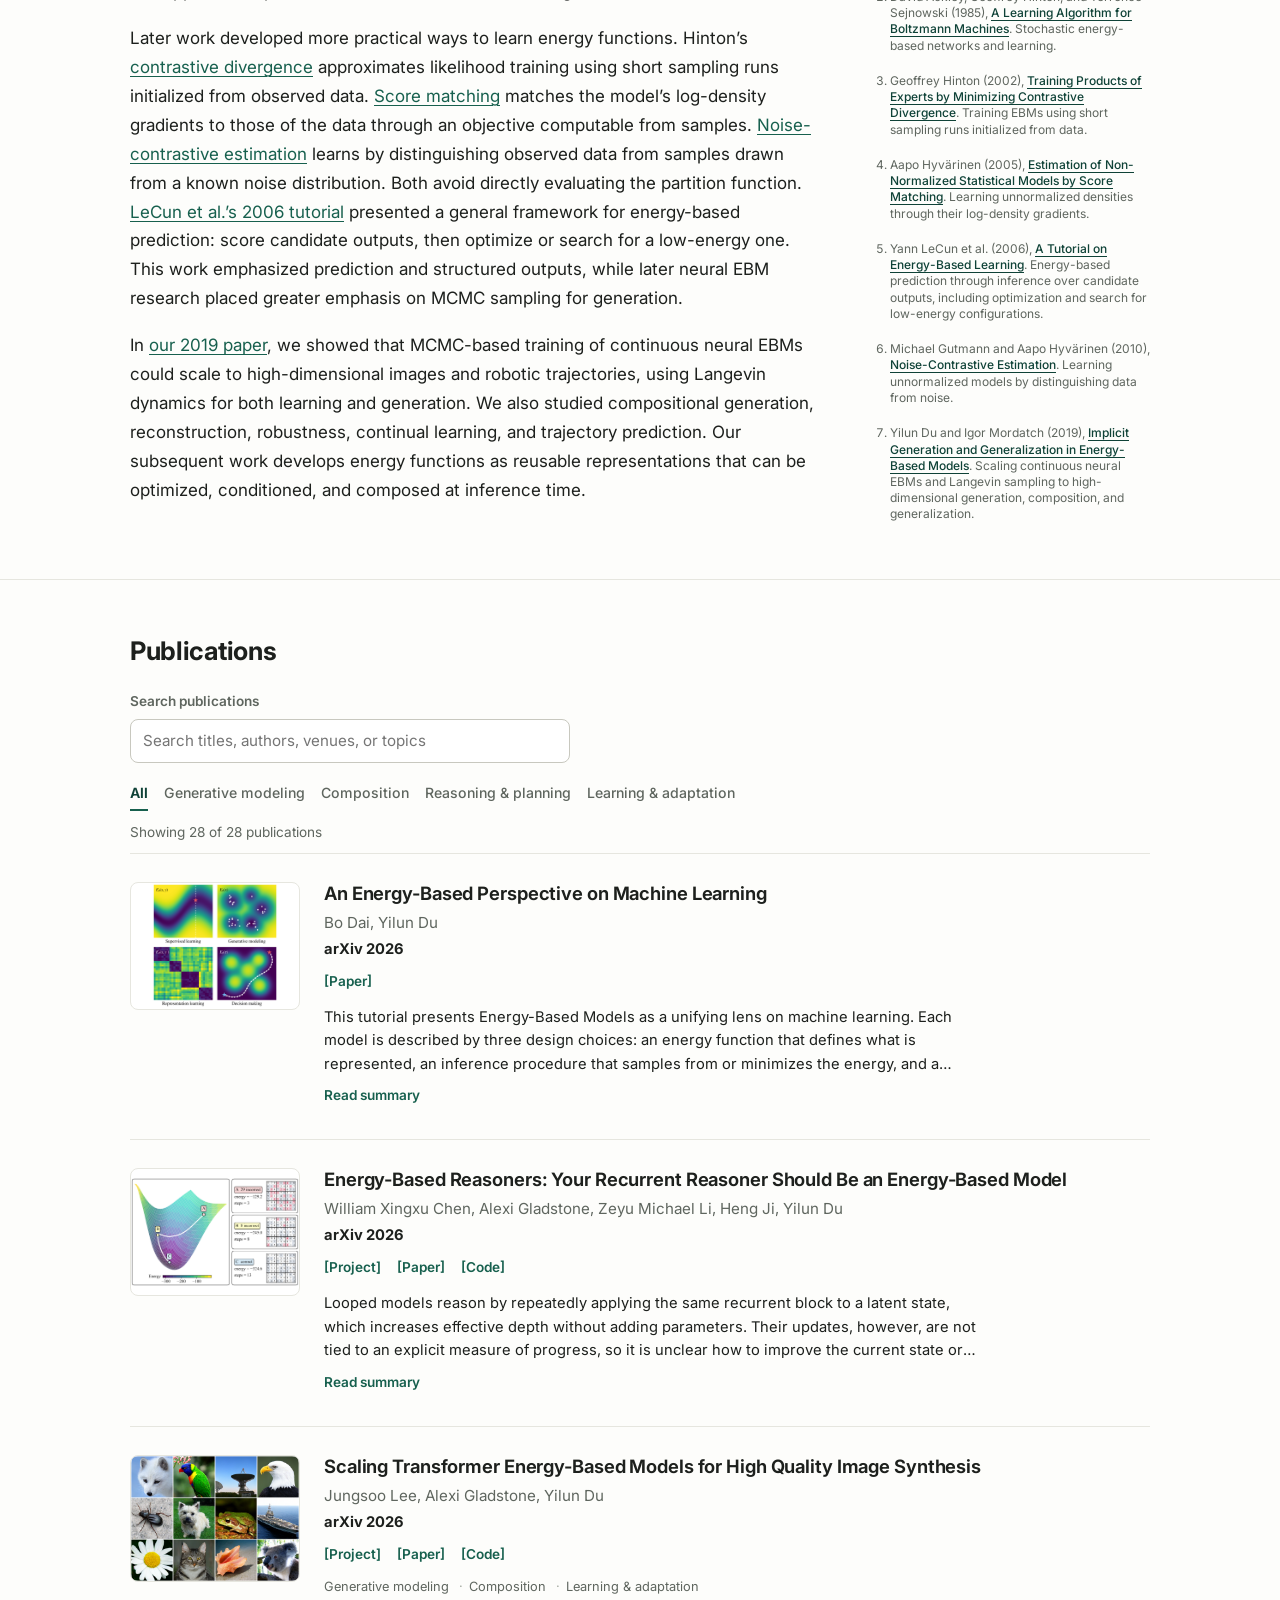
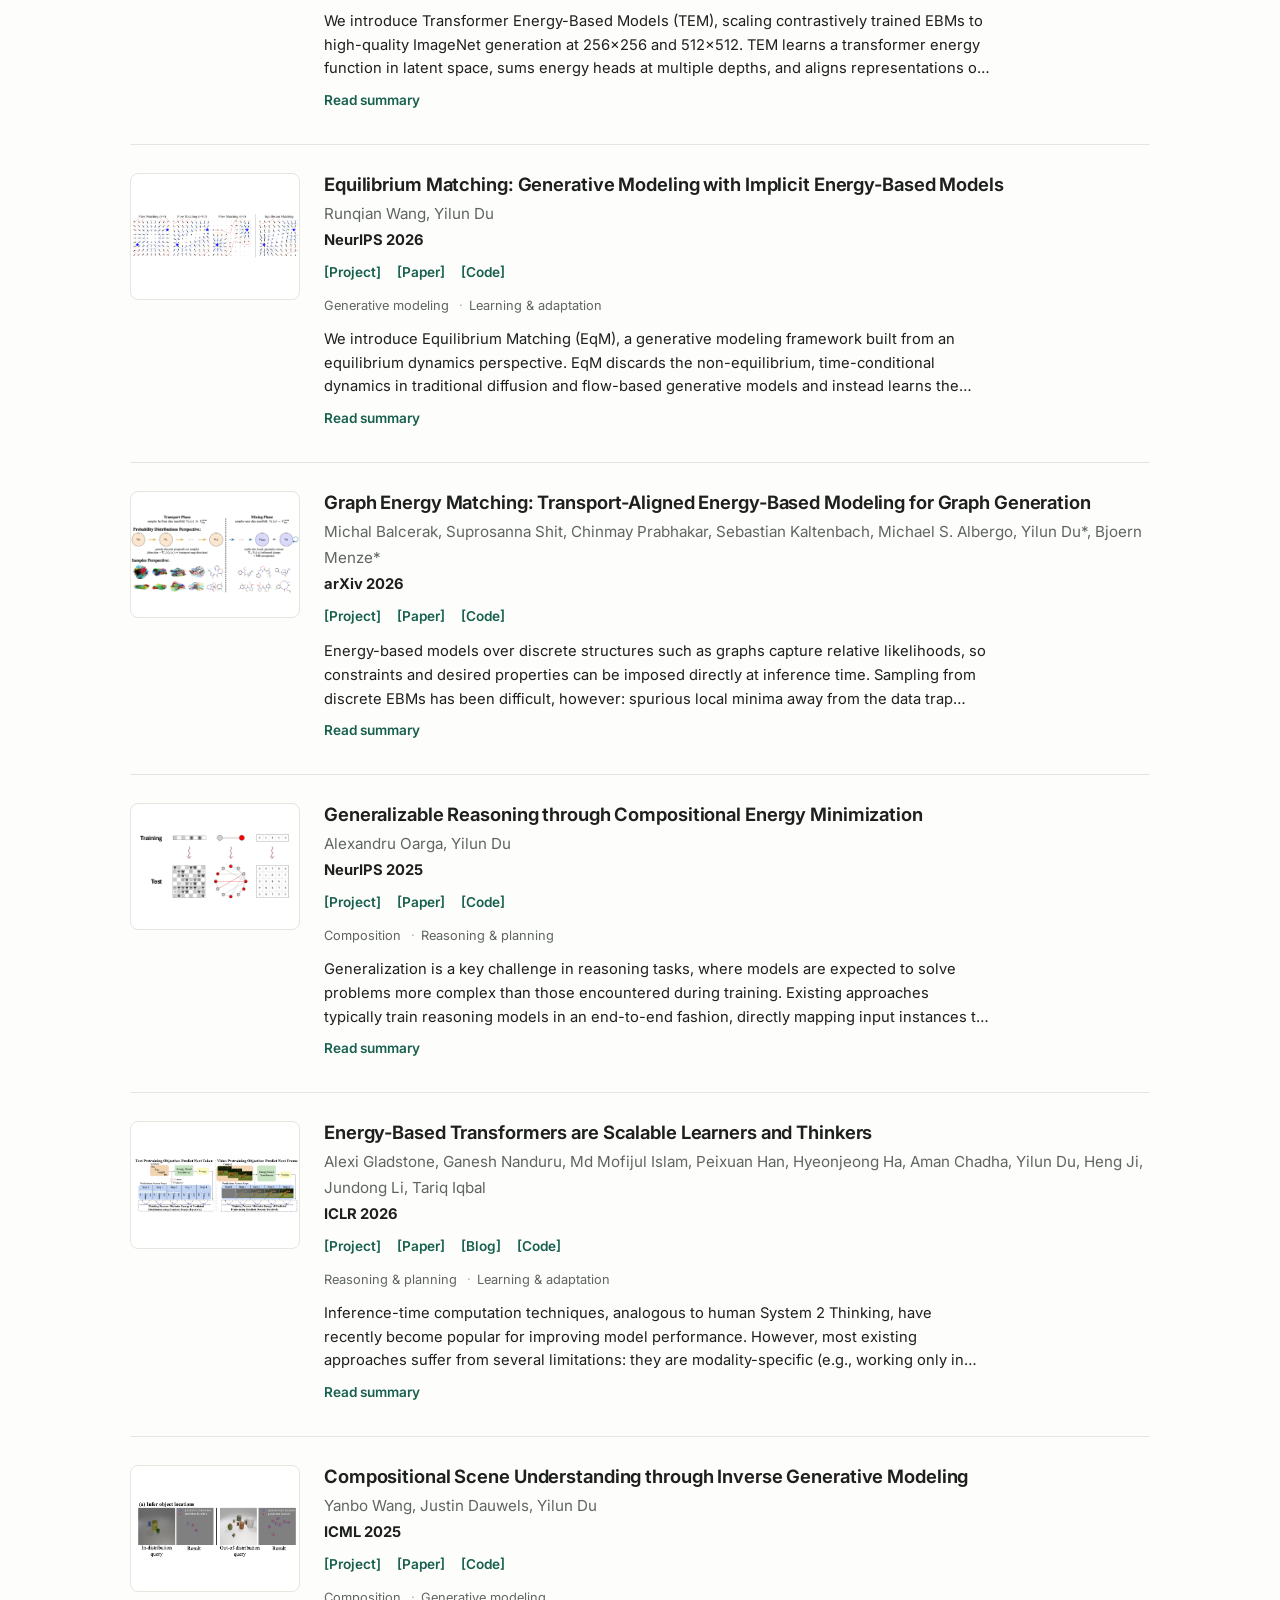
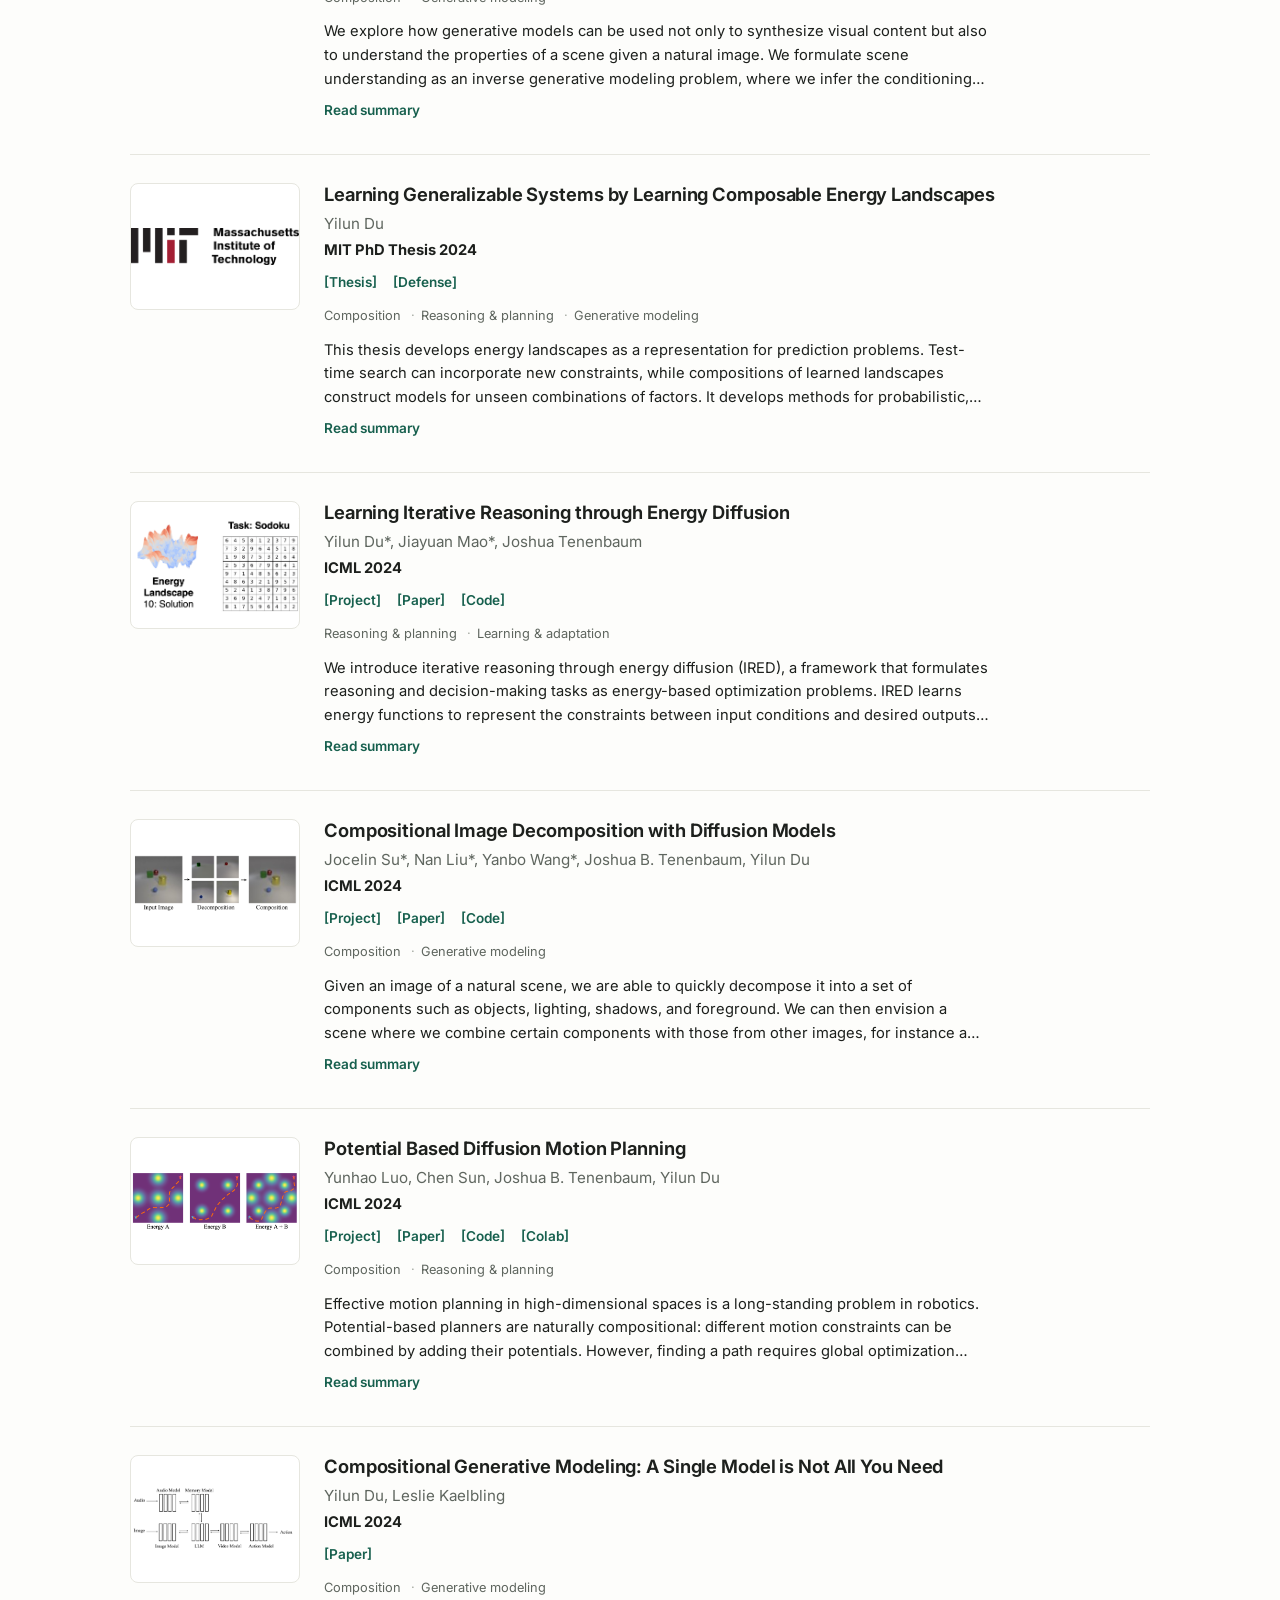
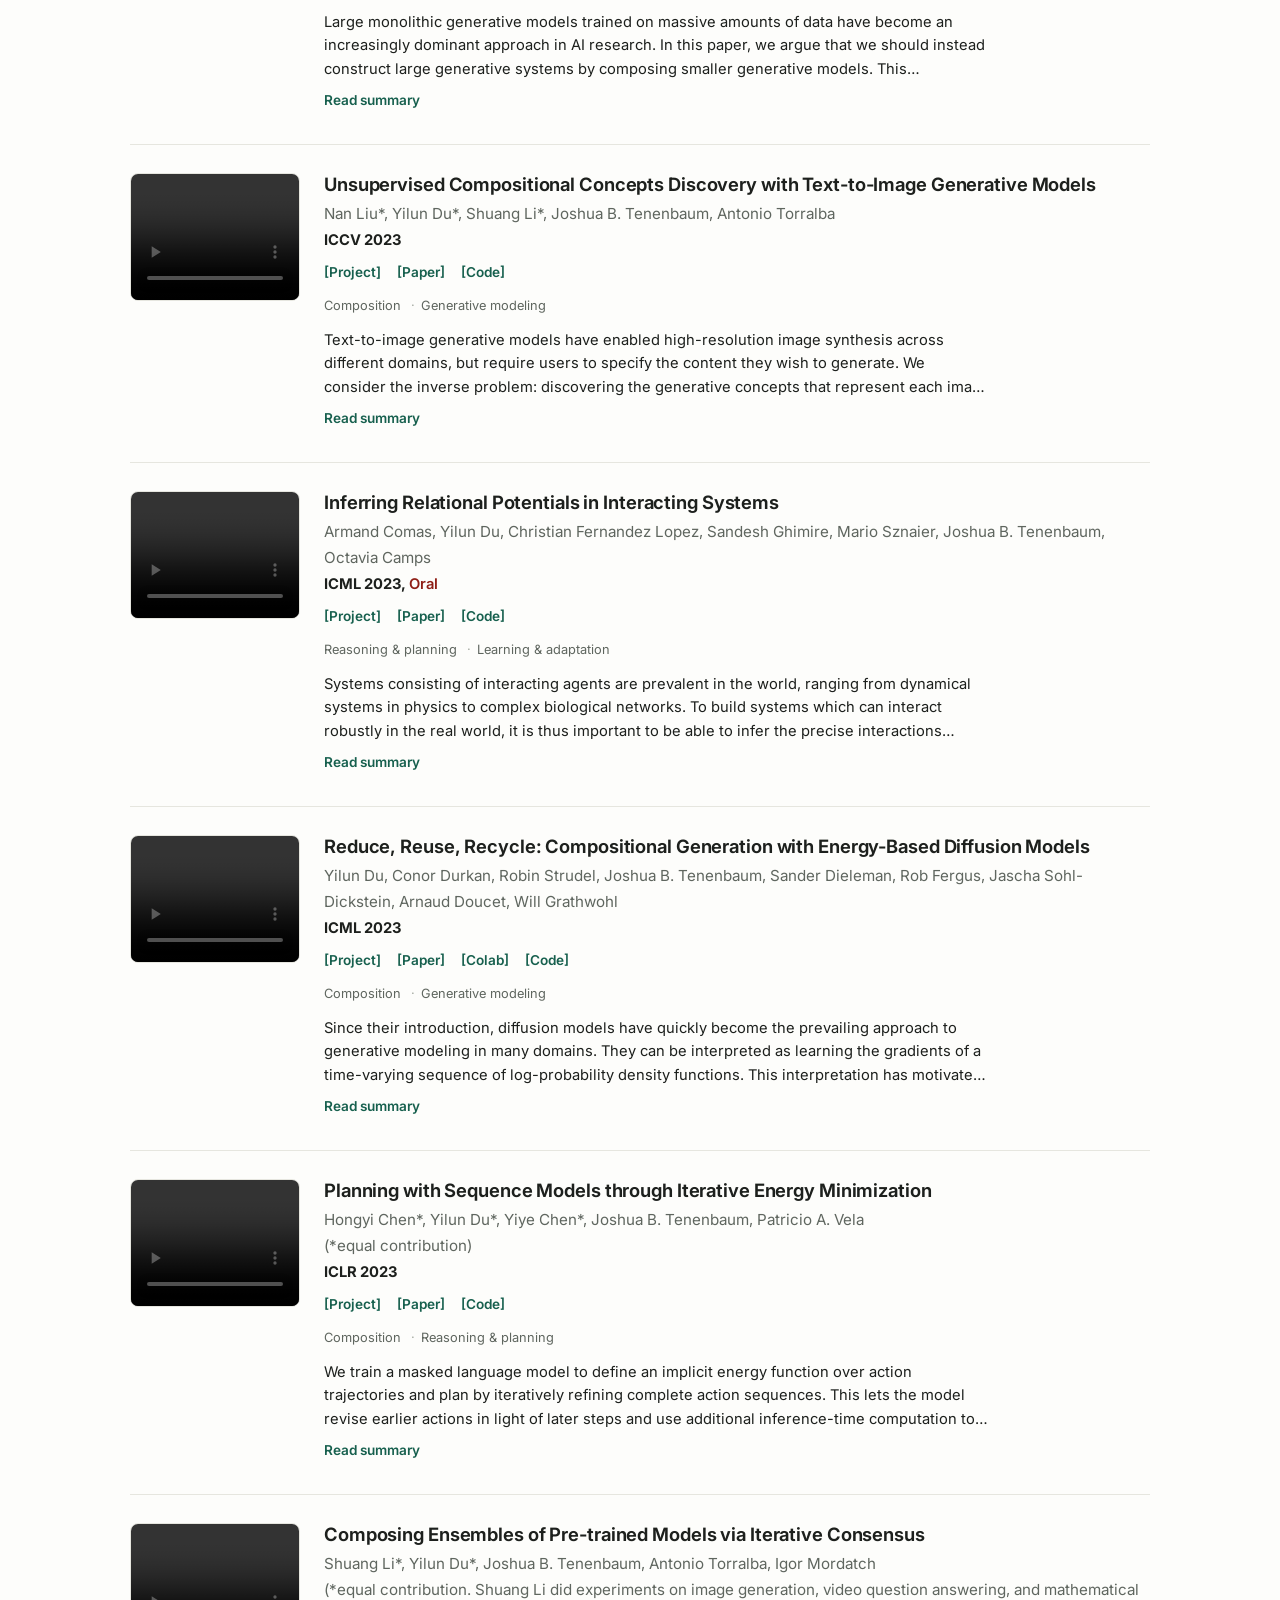
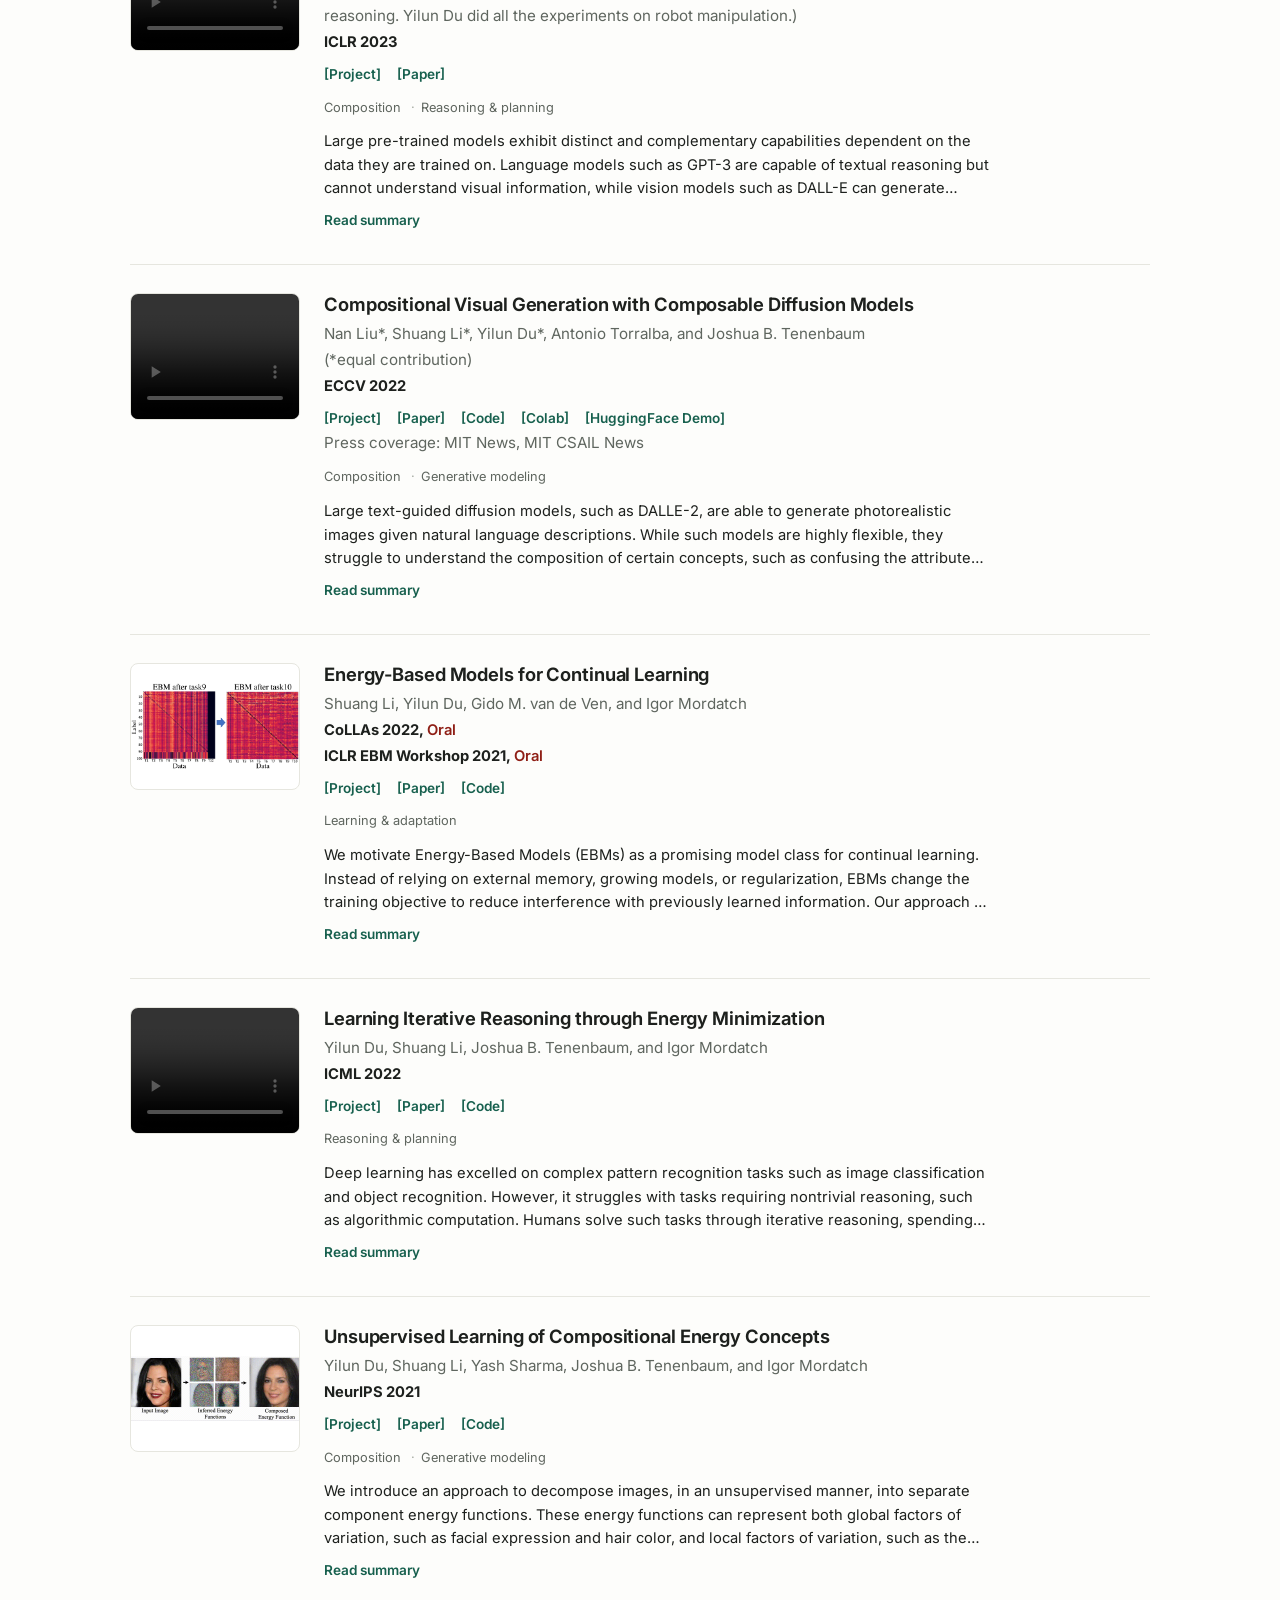
==== commit dce3c218: "update webpage" ====
--- a/index.html
+++ b/index.html
@@ -597,6 +597,48 @@
 				<noscript><p class="result-count">All publications are shown below. Enable JavaScript to use search and topic filters.</p></noscript>
 				<div class="publication-list" id="publication-list" role="list">
 
+
+		<div class="row" role="listitem">
+			<div class="col-md-3">
+				<a href="https://arxiv.org/abs/2611.14383" target="_blank" rel="noopener noreferrer"><img class="img-fluid img-rounded" src="./files/paper/26-ebm-tutorial/ebm_tutorial.png" style="border:1px solid black" alt="An Energy-Based Perspective on Machine Learning tutorial" loading="lazy" decoding="async"></a>
+			</div>
+			<div class="col-md-9">
+			<h3 class="paper-title">An Energy-Based Perspective on Machine Learning</h3>
+			<a href="https://bo-dai.github.io/">Bo Dai</a>,
+			<a href="https://yilundu.github.io/">Yilun Du</a>
+			<br>
+			<b><a href="https://arxiv.org/abs/2611.14383" target="_blank" rel="noopener noreferrer">arXiv 2026</a></b> <br>
+			<a href="https://arxiv.org/abs/2611.14383"> <small>[Paper]</small></a>
+			</div>
+			<div class="col-md-12">
+			<br>
+				<p>This tutorial presents Energy-Based Models as a unifying lens on machine learning. Each model is described by three design choices: an energy function that defines what is represented, an inference procedure that samples from or minimizes the energy, and a learning objective that fits it to data. The tutorial first develops these components, from sampling and variational inference to training by maximum likelihood, noise-contrastive estimation, pseudolikelihood, score matching, and adversarial objectives, and shows that these objectives take a common contrastive form. Under this view, approaches usually studied separately, including classifiers, GANs, normalizing flows, diffusion and autoregressive models, representation learning, reinforcement learning and planning, and inference-time computation with verifiers, become EBMs that differ mainly in how they handle sampling and the partition function. The framework also points to new algorithms, obtained by changing one design choice while keeping the others, and treats adding energies as a principled way to combine separately learned models at inference time.</p>
+			</div>
+		</div><hr>
+
+		<div class="row" role="listitem">
+			<div class="col-md-3">
+				<img class="img-fluid img-rounded" src="./files/paper/26-ebr/ebr.png" style="border:1px solid black" alt="Learned energy landscape over latent reasoning states" loading="lazy" decoding="async">
+			</div>
+			<div class="col-md-9">
+			<h3 class="paper-title">Energy-Based Reasoners: Your Recurrent Reasoner Should Be an Energy-Based Model</h3>
+			<a href="https://wwillchen.github.io/">William Xingxu Chen</a>,
+			<a href="https://alexiglad.github.io/">Alexi Gladstone</a>,
+			<a href="https://lizeyu090312.github.io/">Zeyu Michael Li</a>,
+			<a href="https://blender.cs.illinois.edu/hengji.html">Heng Ji</a>,
+			<a href="https://yilundu.github.io/">Yilun Du</a>
+			<br>
+			<b><a href="https://arxiv.org/abs/2611.08977" target="_blank" rel="noopener noreferrer">arXiv 2026</a></b> <br>
+			<a href="https://energy-based-reasoners.github.io/" target="_blank" rel="noopener noreferrer"> <small>[Project]</small></a>
+			<a href="https://arxiv.org/abs/2611.08977"> <small>[Paper]</small></a>
+			<a href="https://github.com/wwillchen/ebr"> <small>[Code]</small></a>
+			</div>
+			<div class="col-md-12">
+			<br>
+				<p>Looped models reason by repeatedly applying the same recurrent block to a latent state, which increases effective depth without adding parameters. Their updates, however, are not tied to an explicit measure of progress, so it is unclear how to improve the current state or when to stop. We introduce Energy-Based Reasoners (EBRs), which learn an energy over latent reasoning states and implement each looped update as a gradient step on that energy. The energy ranks candidate states, so an EBR returns the lowest-energy prediction among its samples, while the gradient drives refinement and signals convergence for adaptive stopping. To shape the landscape across more states and capture multiple solutions, we train EBRs with state-based explorative modeling, which runs several descent trajectories in parallel and supervises the one best matched to a valid solution. On Sudoku-Extreme, Maze-Hard, N-Queens, and Graph Coloring, EBRs match or outperform prior recurrent reasoners. They reach 99.9% accuracy on Sudoku-Extreme with 345× less inference compute than the next-best model at comparable training compute, and on multi-solution tasks they achieve the best coverage of distinct valid solutions while keeping single-sample accuracy near 100%.</p>
+			</div>
+		</div><hr>
+
 		<div class="row" role="listitem" id="tem">
 			<div class="col-md-3">
 				<!-- Graphic uses original TEM project samples and reported results, CC BY-SA 4.0.
@@ -640,6 +682,31 @@
 				<p> We introduce Equilibrium Matching (EqM), a generative modeling framework built from an equilibrium dynamics perspective. EqM discards the non-equilibrium, time-conditional dynamics in traditional diffusion and flow-based generative models and instead learns the equilibrium gradient of an implicit energy landscape. At inference time, EqM initializes candidates from noise and generates samples by optimizing the learned landscape with gradient descent. Different initializations can produce different outputs, and the optimization can use adjustable step sizes, adaptive optimizers, and adaptive compute. EqM surpasses the generation performance of diffusion/flow models empirically, achieving an FID of 1.90 on ImageNet 256×256. EqM is also theoretically justified to learn and sample from the data manifold. Beyond generation, EqM is a flexible framework that naturally handles tasks including partially noised image denoising, OOD detection, and image composition. By replacing time-conditional velocities with an equilibrium landscape, EqM connects flow and Energy-Based Models through optimization-based inference. </p>
 			</div>
 
+		</div><hr>
+
+		<div class="row" role="listitem">
+			<div class="col-md-3">
+				<img class="img-fluid img-rounded" src="./files/paper/26-gem/gem.png" style="border:1px solid black" alt="Graph Energy Matching sampling molecular graphs from noise" loading="lazy" decoding="async">
+			</div>
+			<div class="col-md-9">
+			<h3 class="paper-title">Graph Energy Matching: Transport-Aligned Energy-Based Modeling for Graph Generation</h3>
+			<a href="https://michalbalcerak.ai/">Michal Balcerak</a>,
+			<a href="https://www.dqbm.uzh.ch/en/research/menze/team/team-supro.html">Suprosanna Shit</a>,
+			<a href="https://www.dqbm.uzh.ch/en/research/menze/team/team-chinmay.html">Chinmay Prabhakar</a>,
+			<a href="https://seas.harvard.edu/person/sebastian-kaltenbach">Sebastian Kaltenbach</a>,
+			<a href="https://malbergo.me/">Michael S. Albergo</a>,
+			<a href="https://yilundu.github.io/">Yilun Du*</a>,
+			<a href="https://www.dqbm.uzh.ch/en/research/menze.html">Bjoern Menze*</a>
+			<br>
+			<b><a href="https://arxiv.org/abs/2603.23398" target="_blank" rel="noopener noreferrer">arXiv 2026</a></b> <br>
+			<a href="https://michalbalcerak.ai/graph-energy-matching/" target="_blank" rel="noopener noreferrer"> <small>[Project]</small></a>
+			<a href="https://arxiv.org/abs/2603.23398"> <small>[Paper]</small></a>
+			<a href="https://github.com/m1balcerak/GraphEnergyMatching"> <small>[Code]</small></a>
+			</div>
+			<div class="col-md-12">
+			<br>
+				<p>Energy-based models over discrete structures such as graphs capture relative likelihoods, so constraints and desired properties can be imposed directly at inference time. Sampling from discrete EBMs has been difficult, however: spurious local minima away from the data trap samplers and destabilize training, leaving a quality gap relative to discrete diffusion models. We introduce Graph Energy Matching (GEM), which brings the transport-map view of the Jordan–Kinderlehrer–Otto (JKO) scheme to graphs. GEM learns a single permutation-invariant energy that guides discrete transport from noise toward high-likelihood graphs and then refines samples within those regions. An energy-based switch moves sampling from fast, gradient-guided transport to a local mixing phase that explores the learned distribution. On the MOSES and QM9 molecular benchmarks, GEM is competitive with or better than strong discrete diffusion models on most reported metrics. Because it models relative likelihood explicitly, GEM also supports compositional generation, property-constrained sampling, and interpolation between graphs.</p>
+			</div>
 		</div><hr>
 
 		<div class="row" role="listitem">
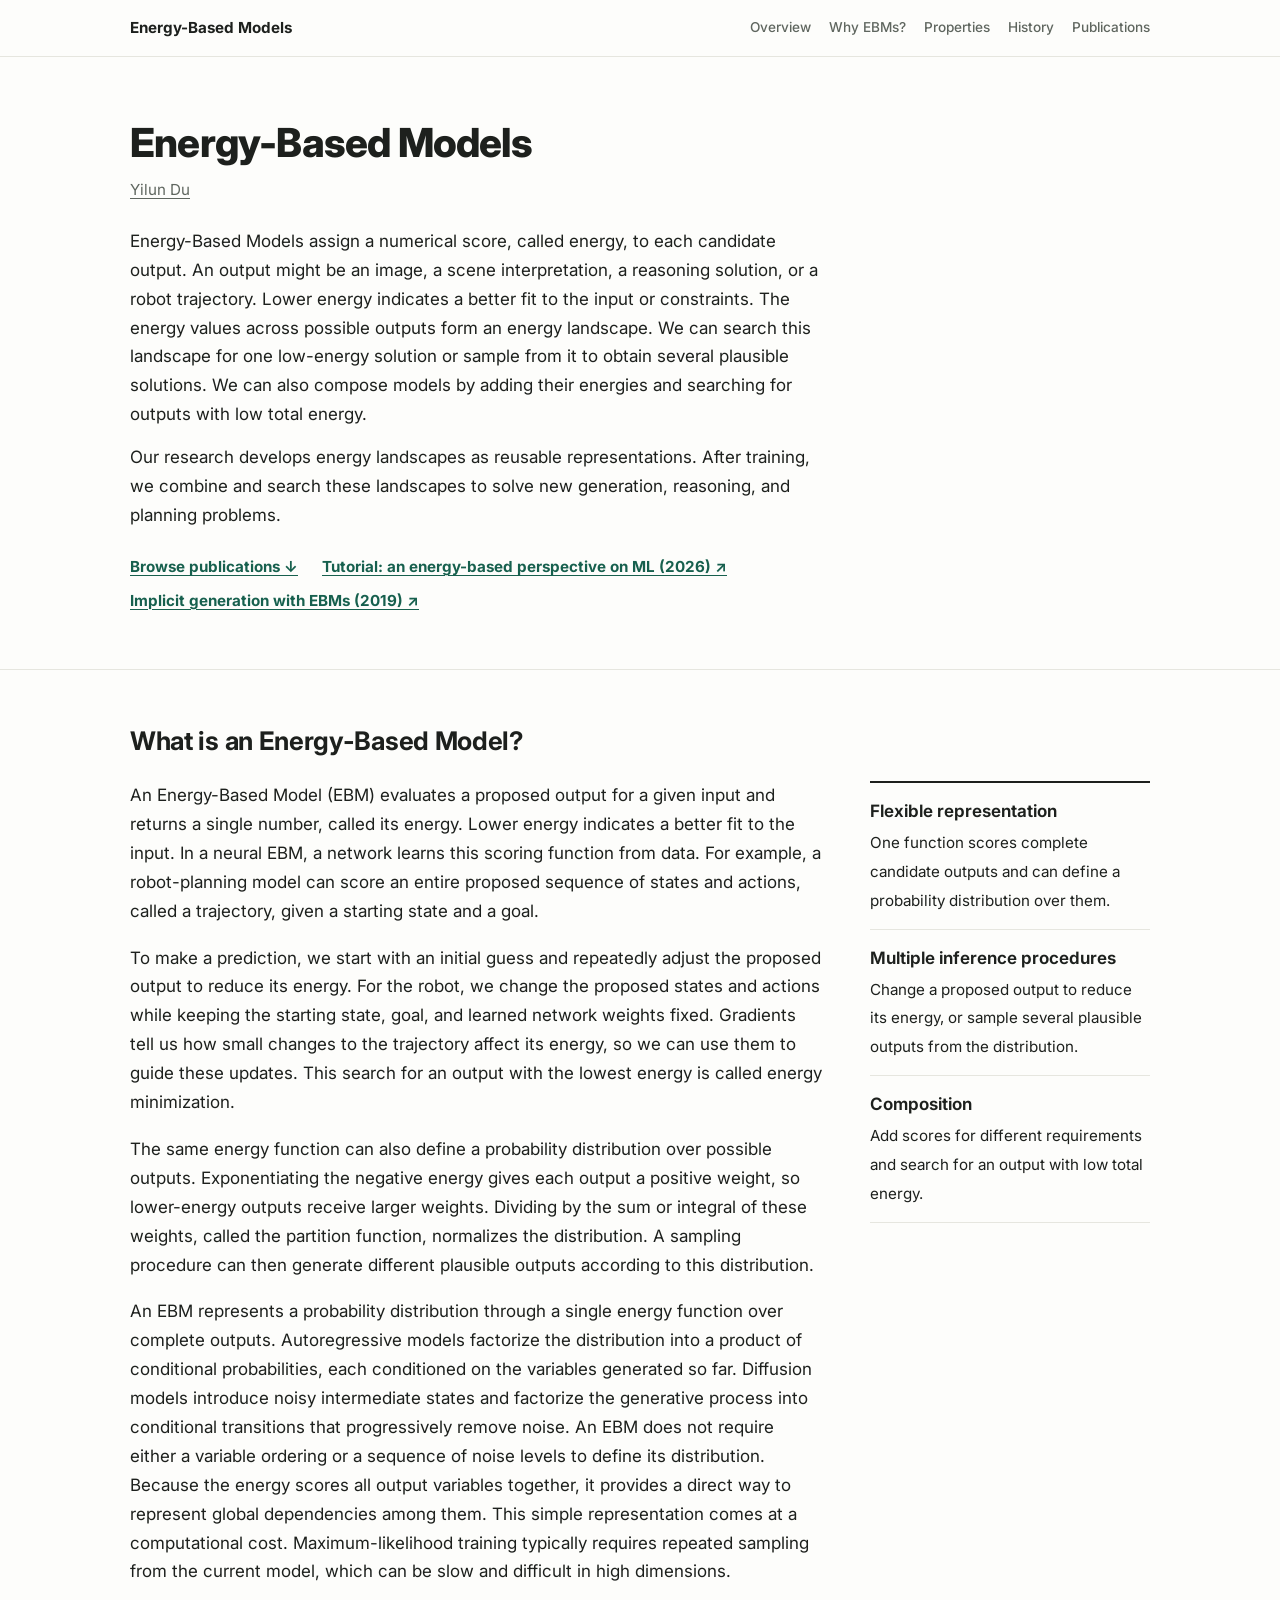
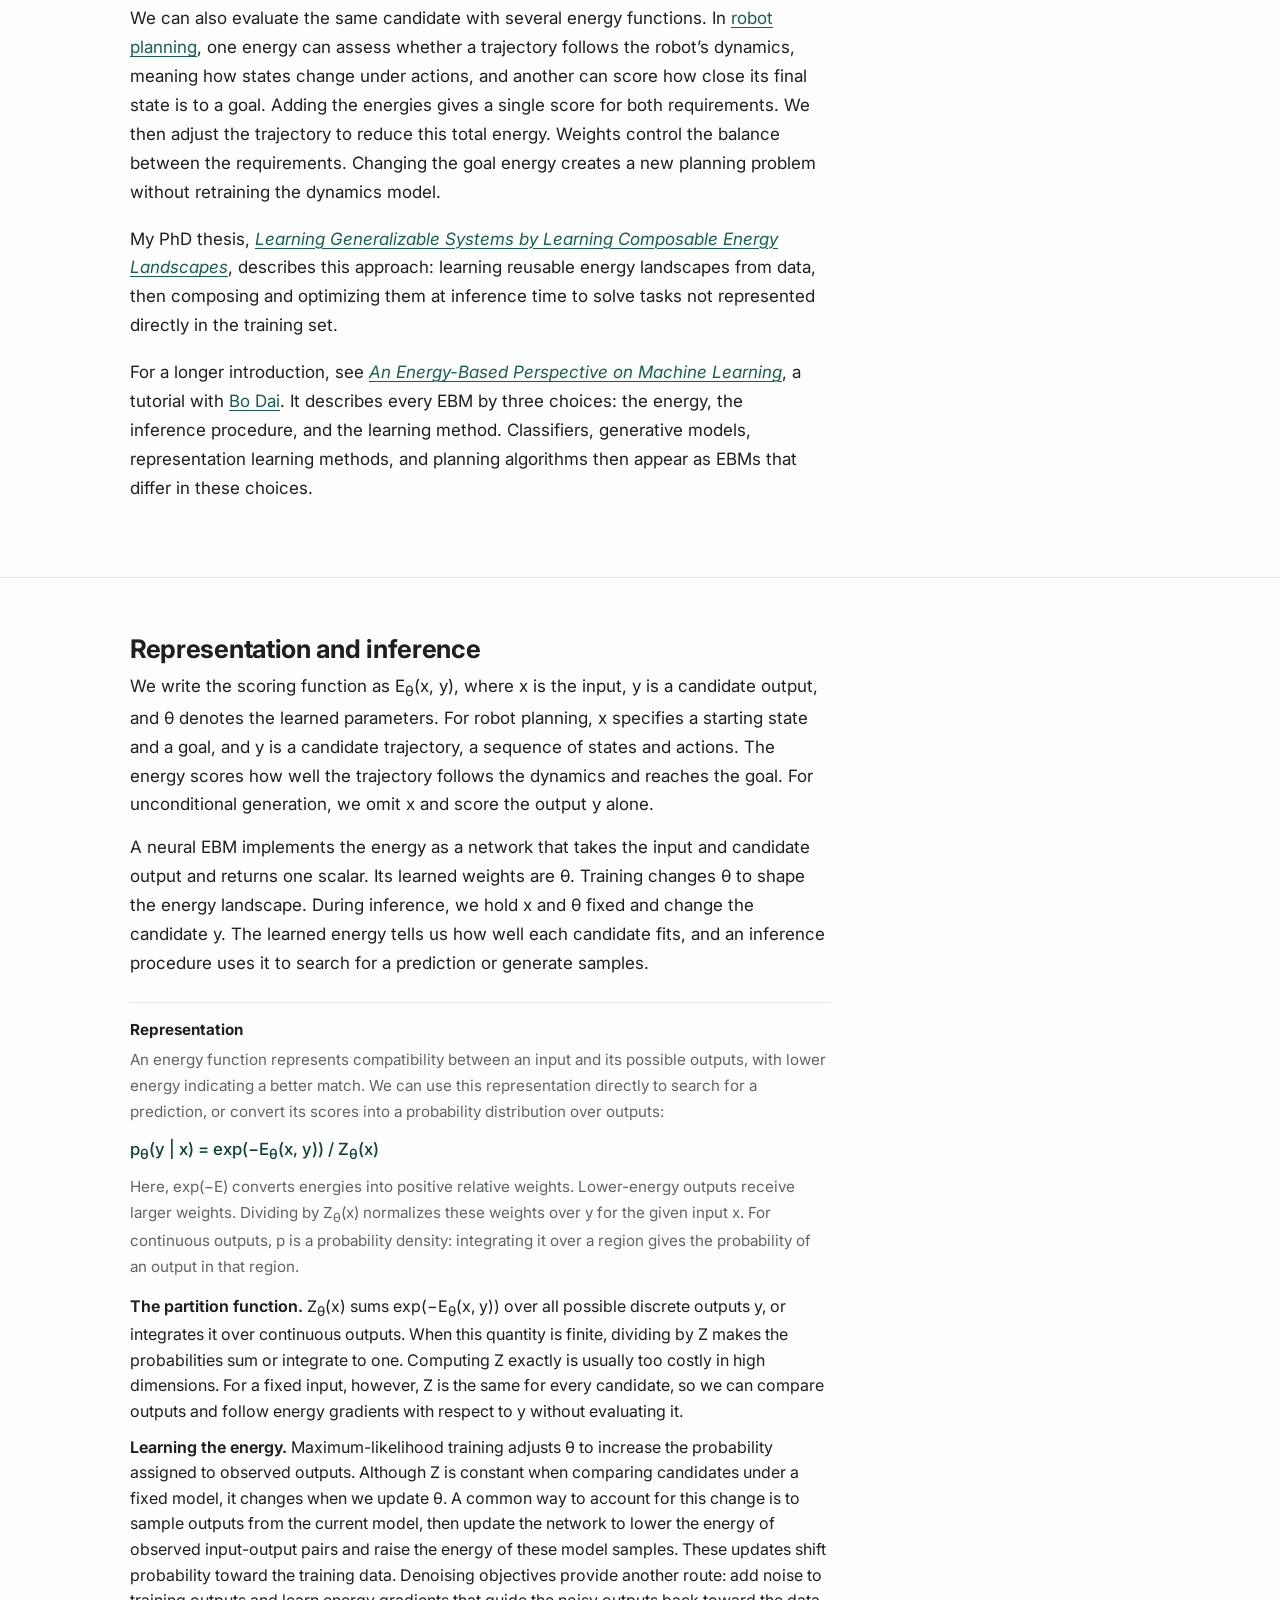
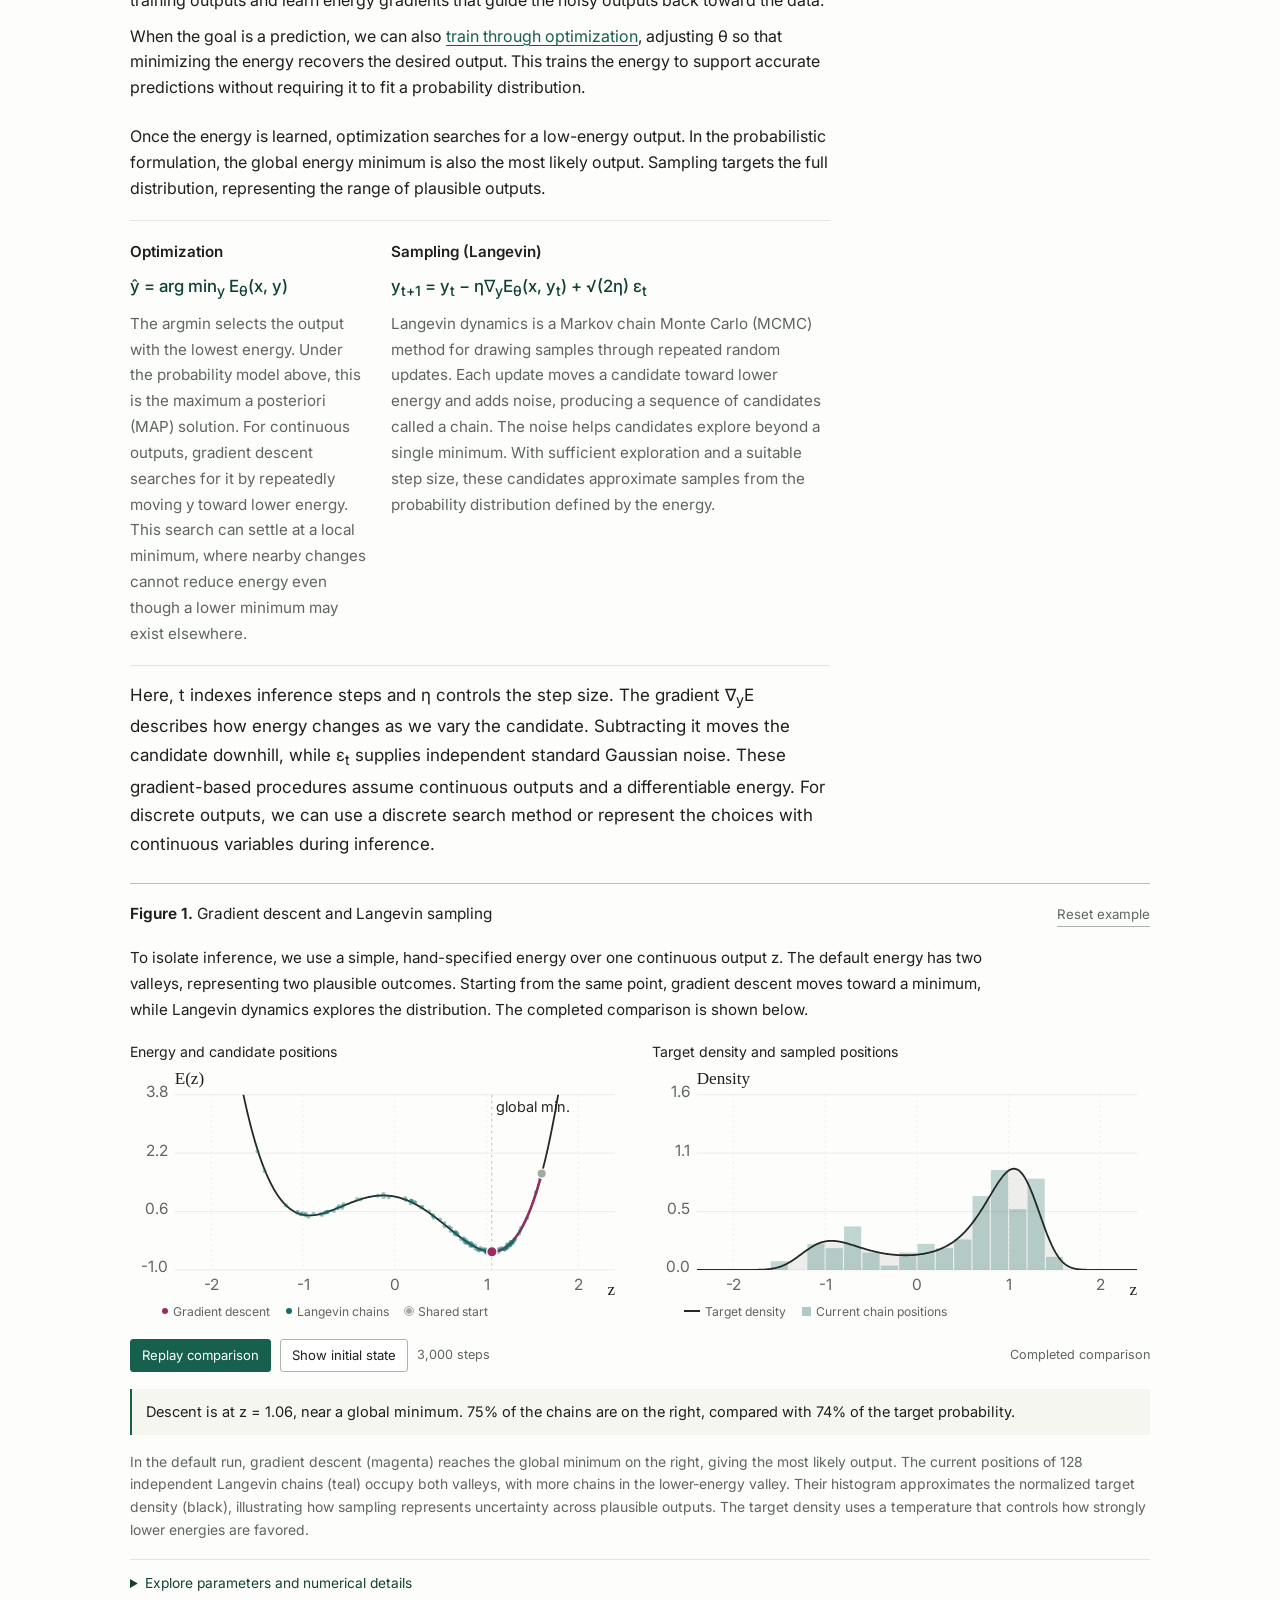
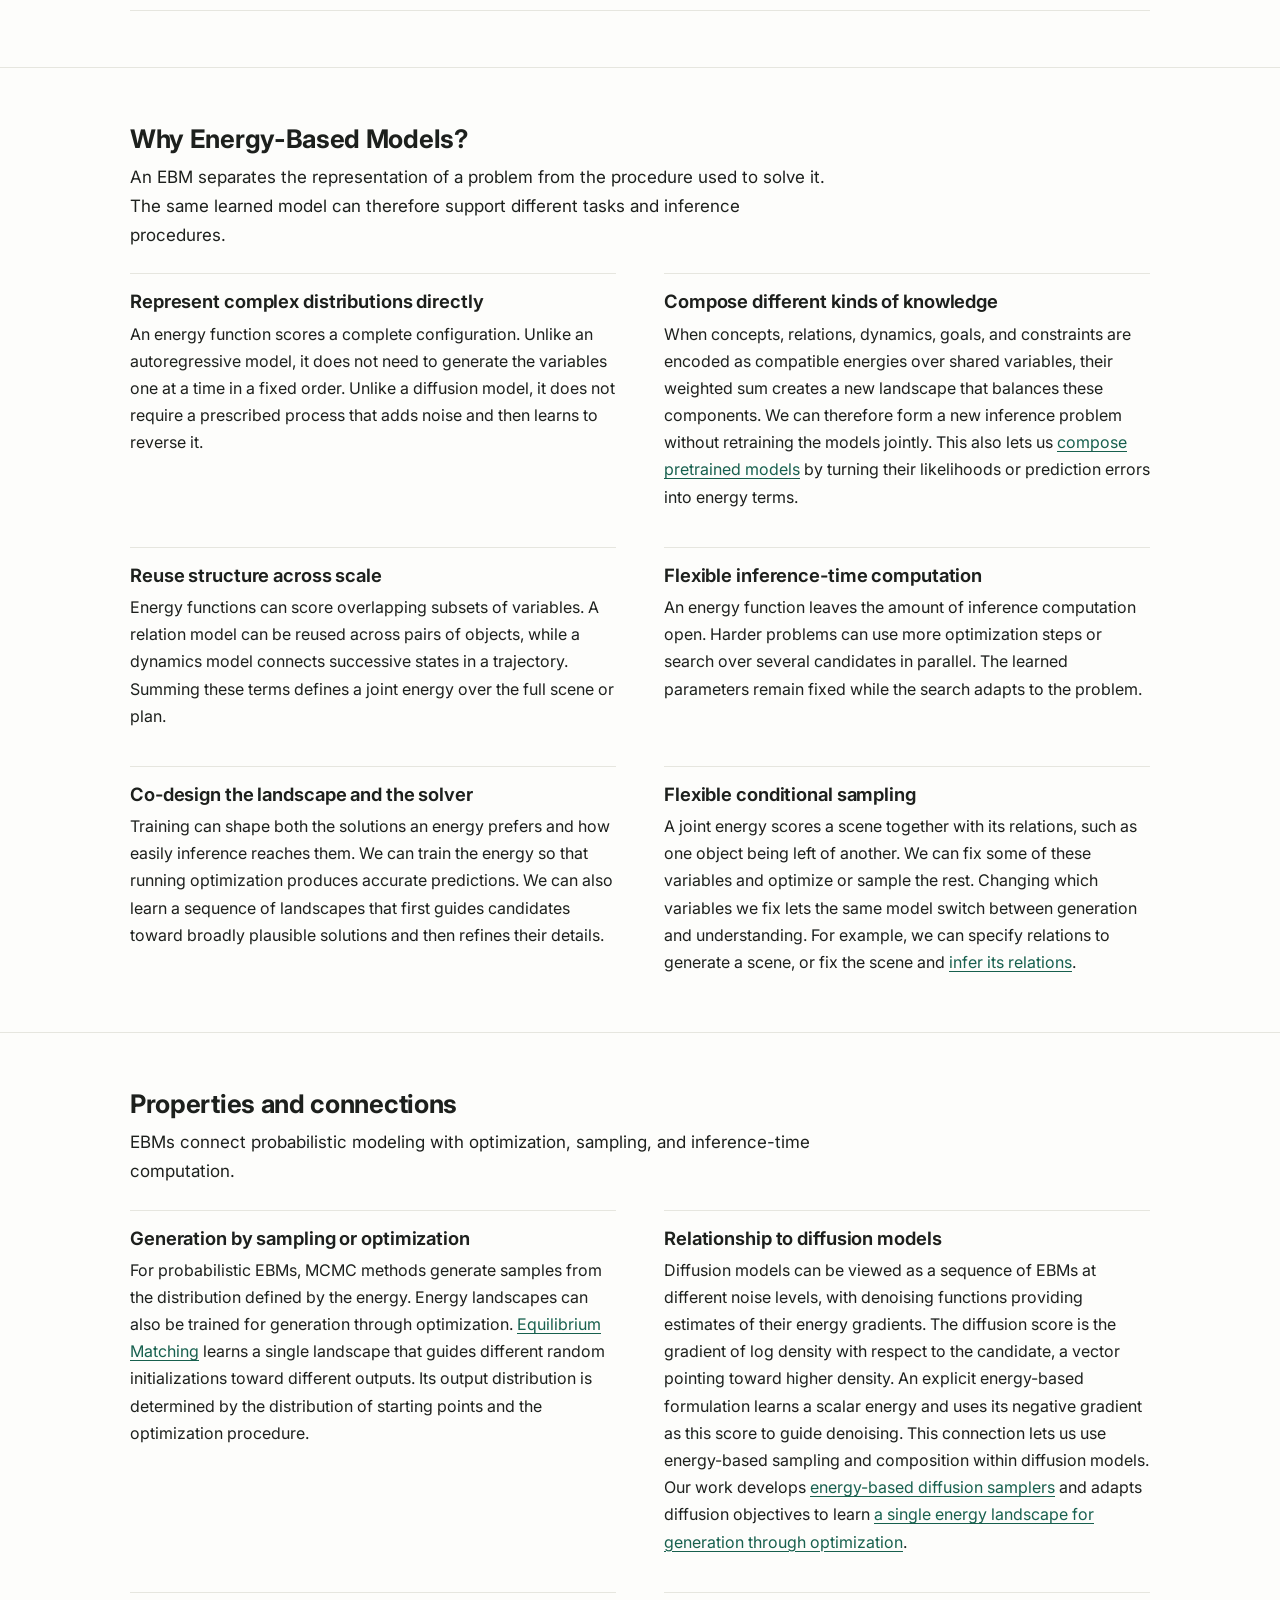
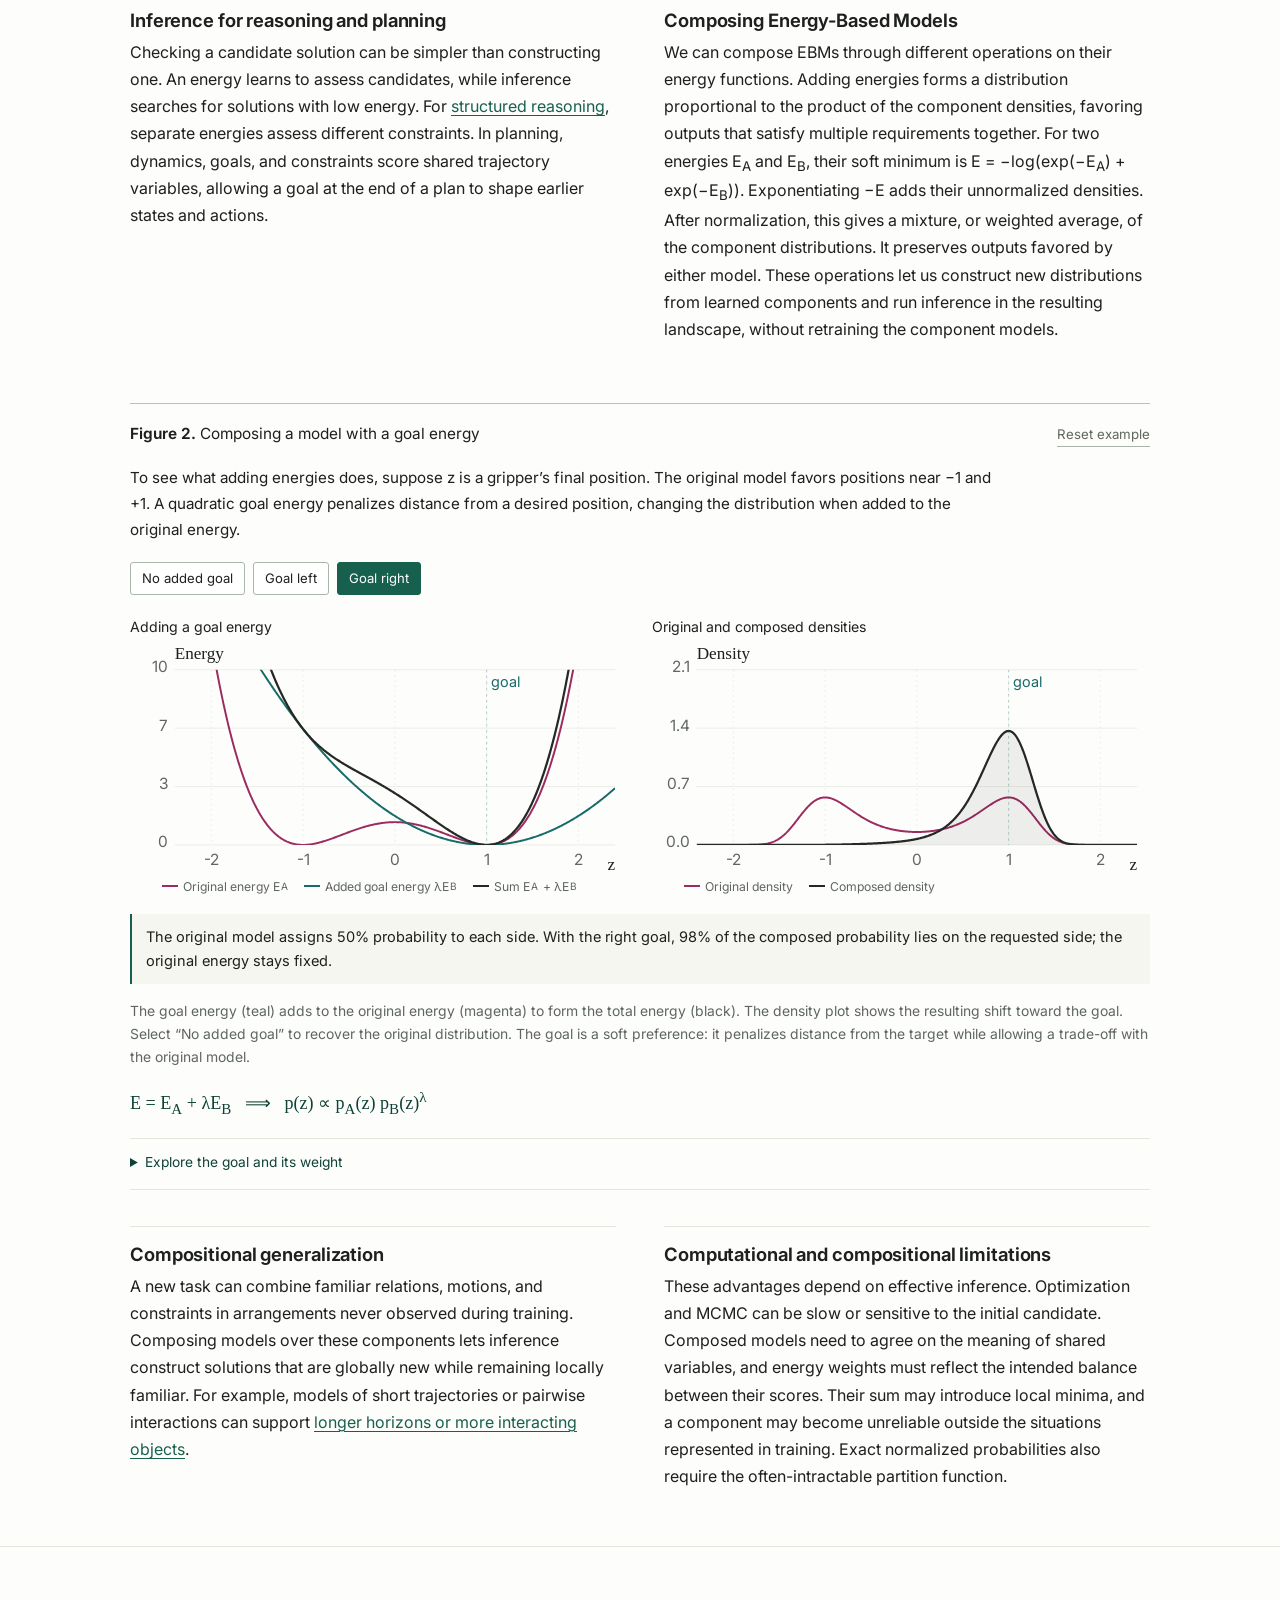
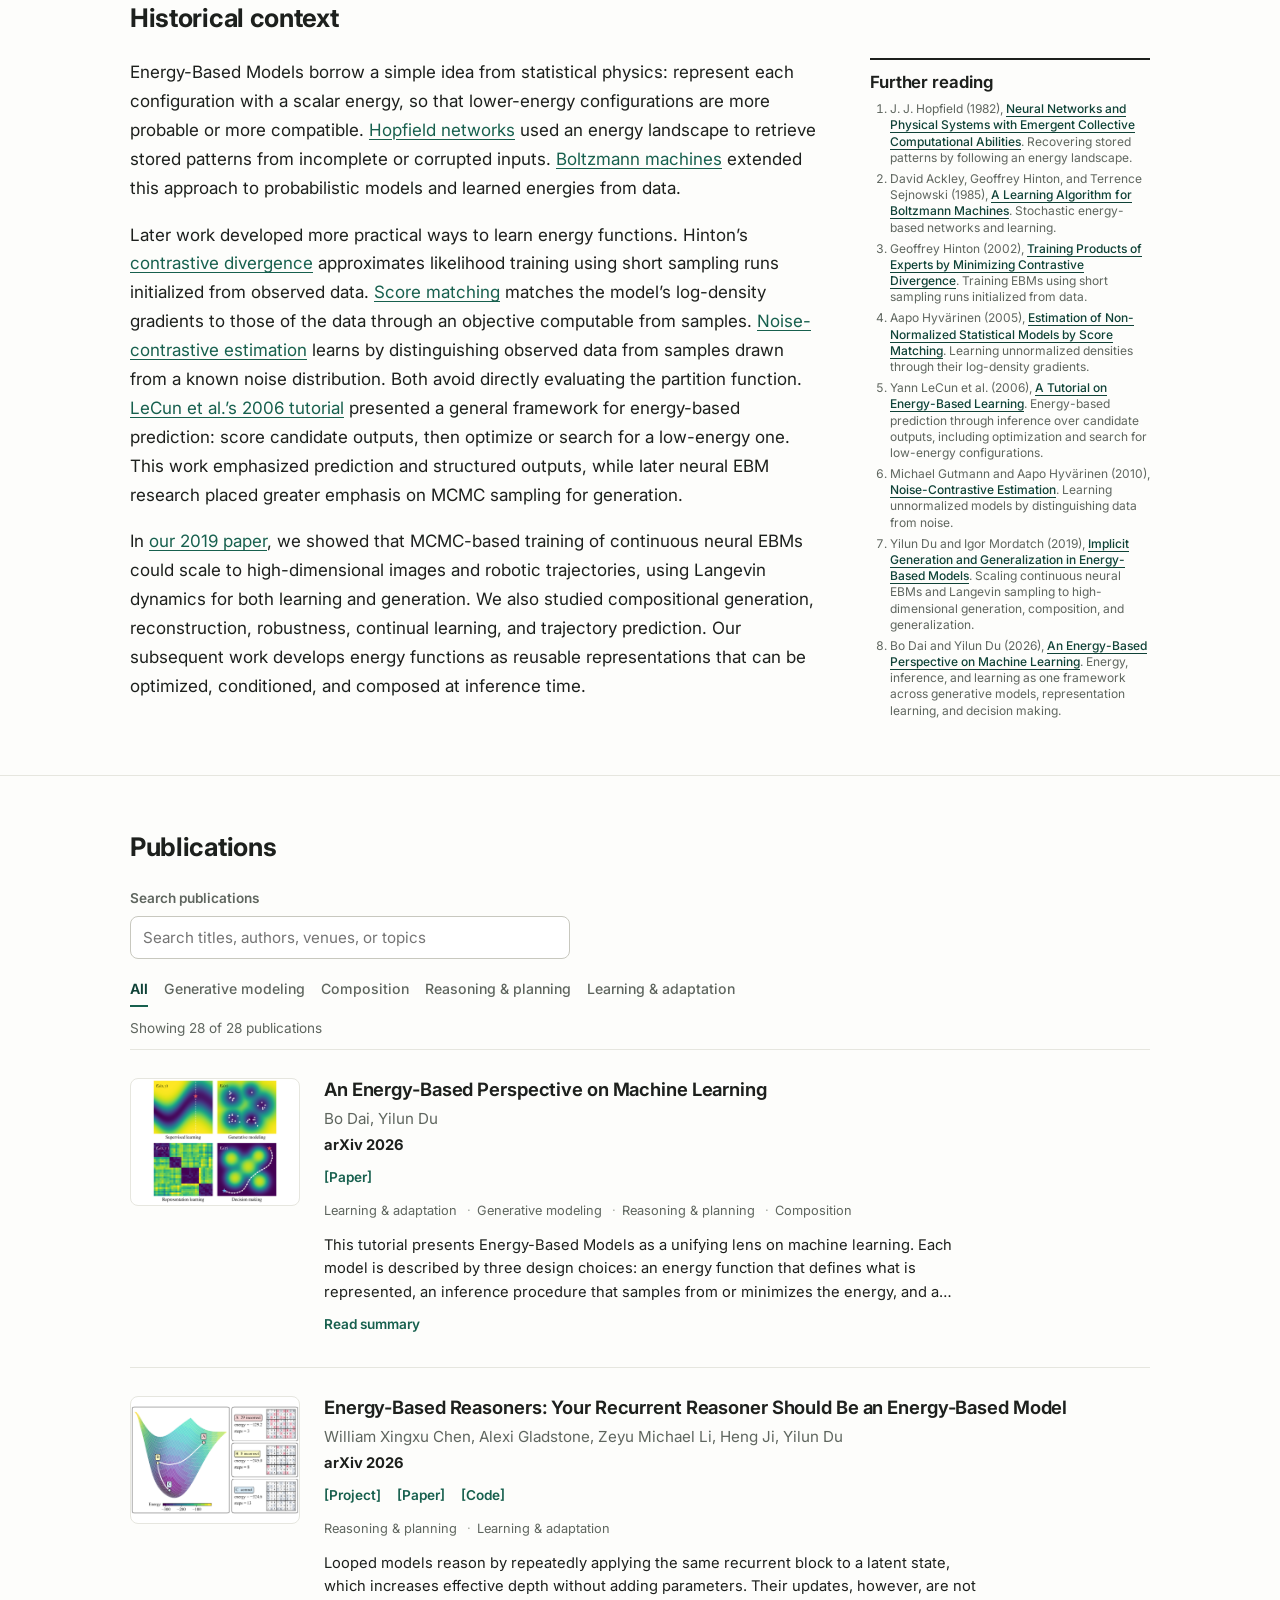
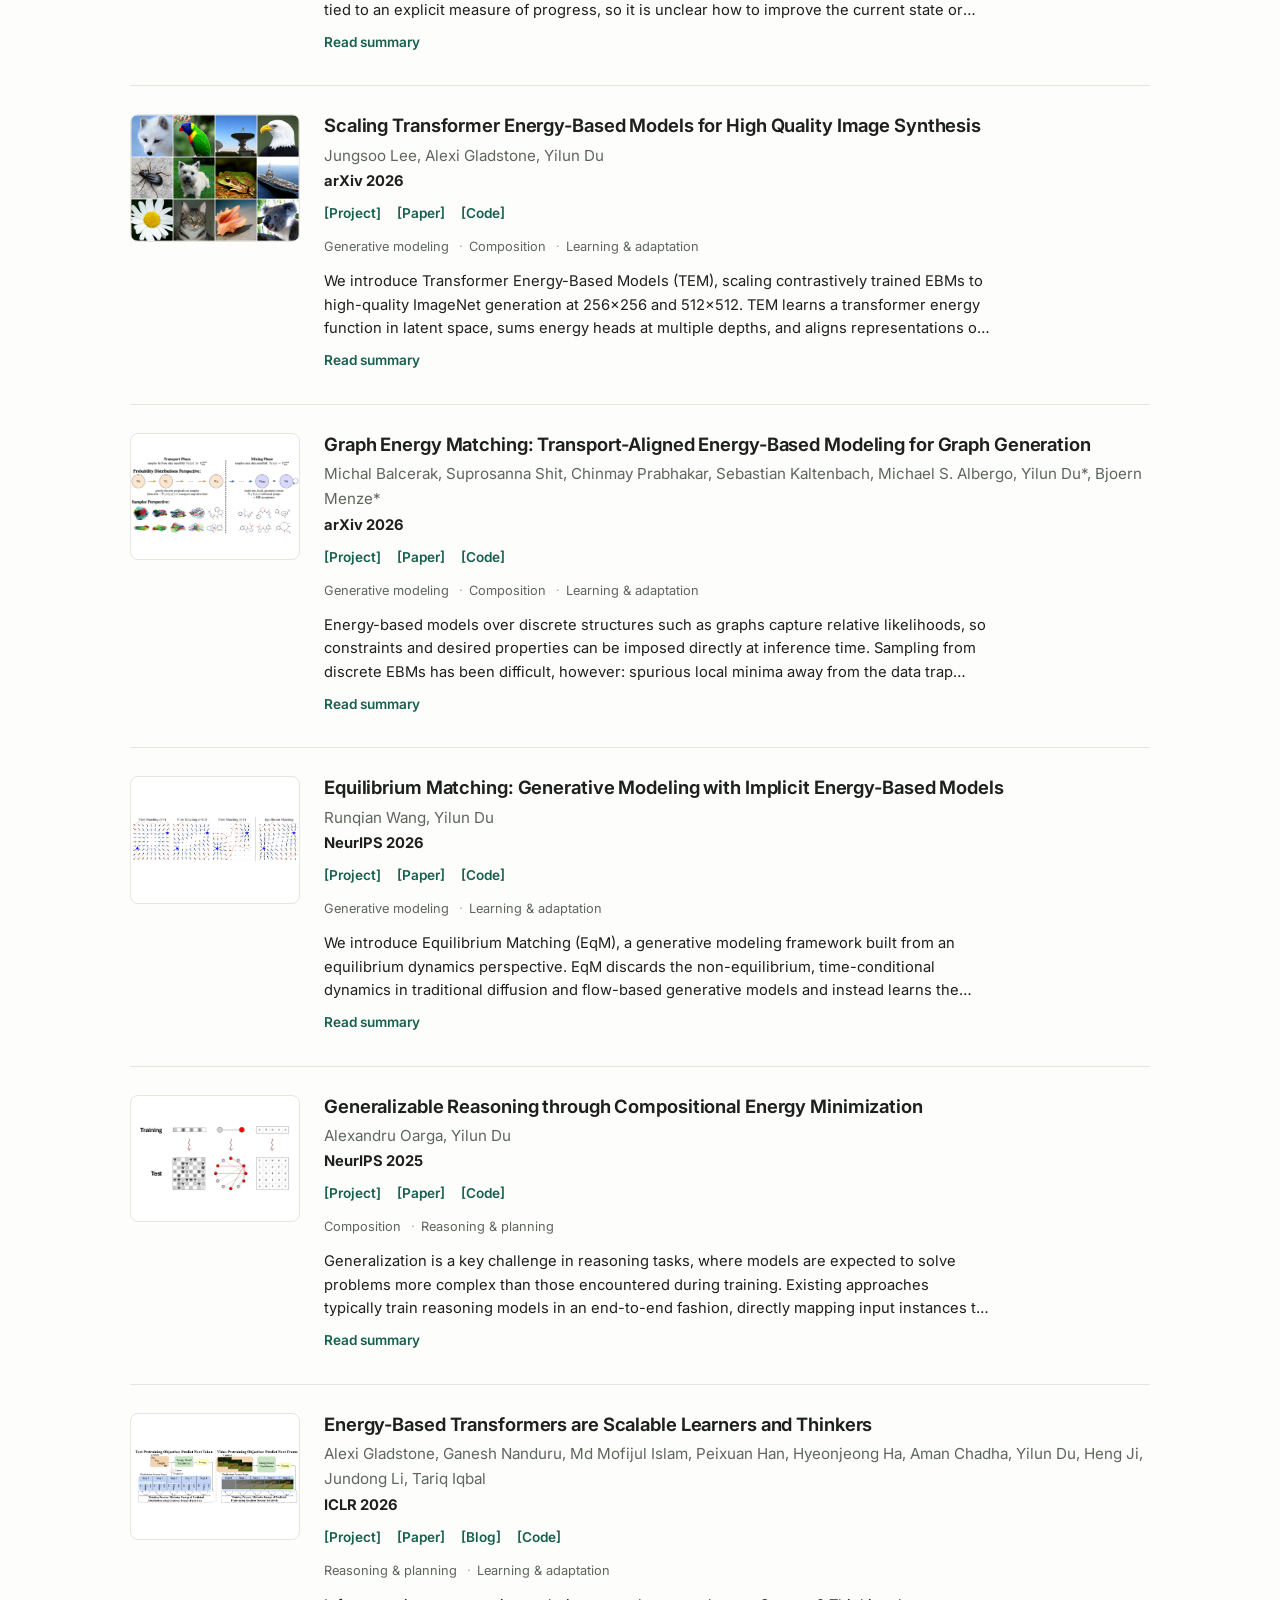
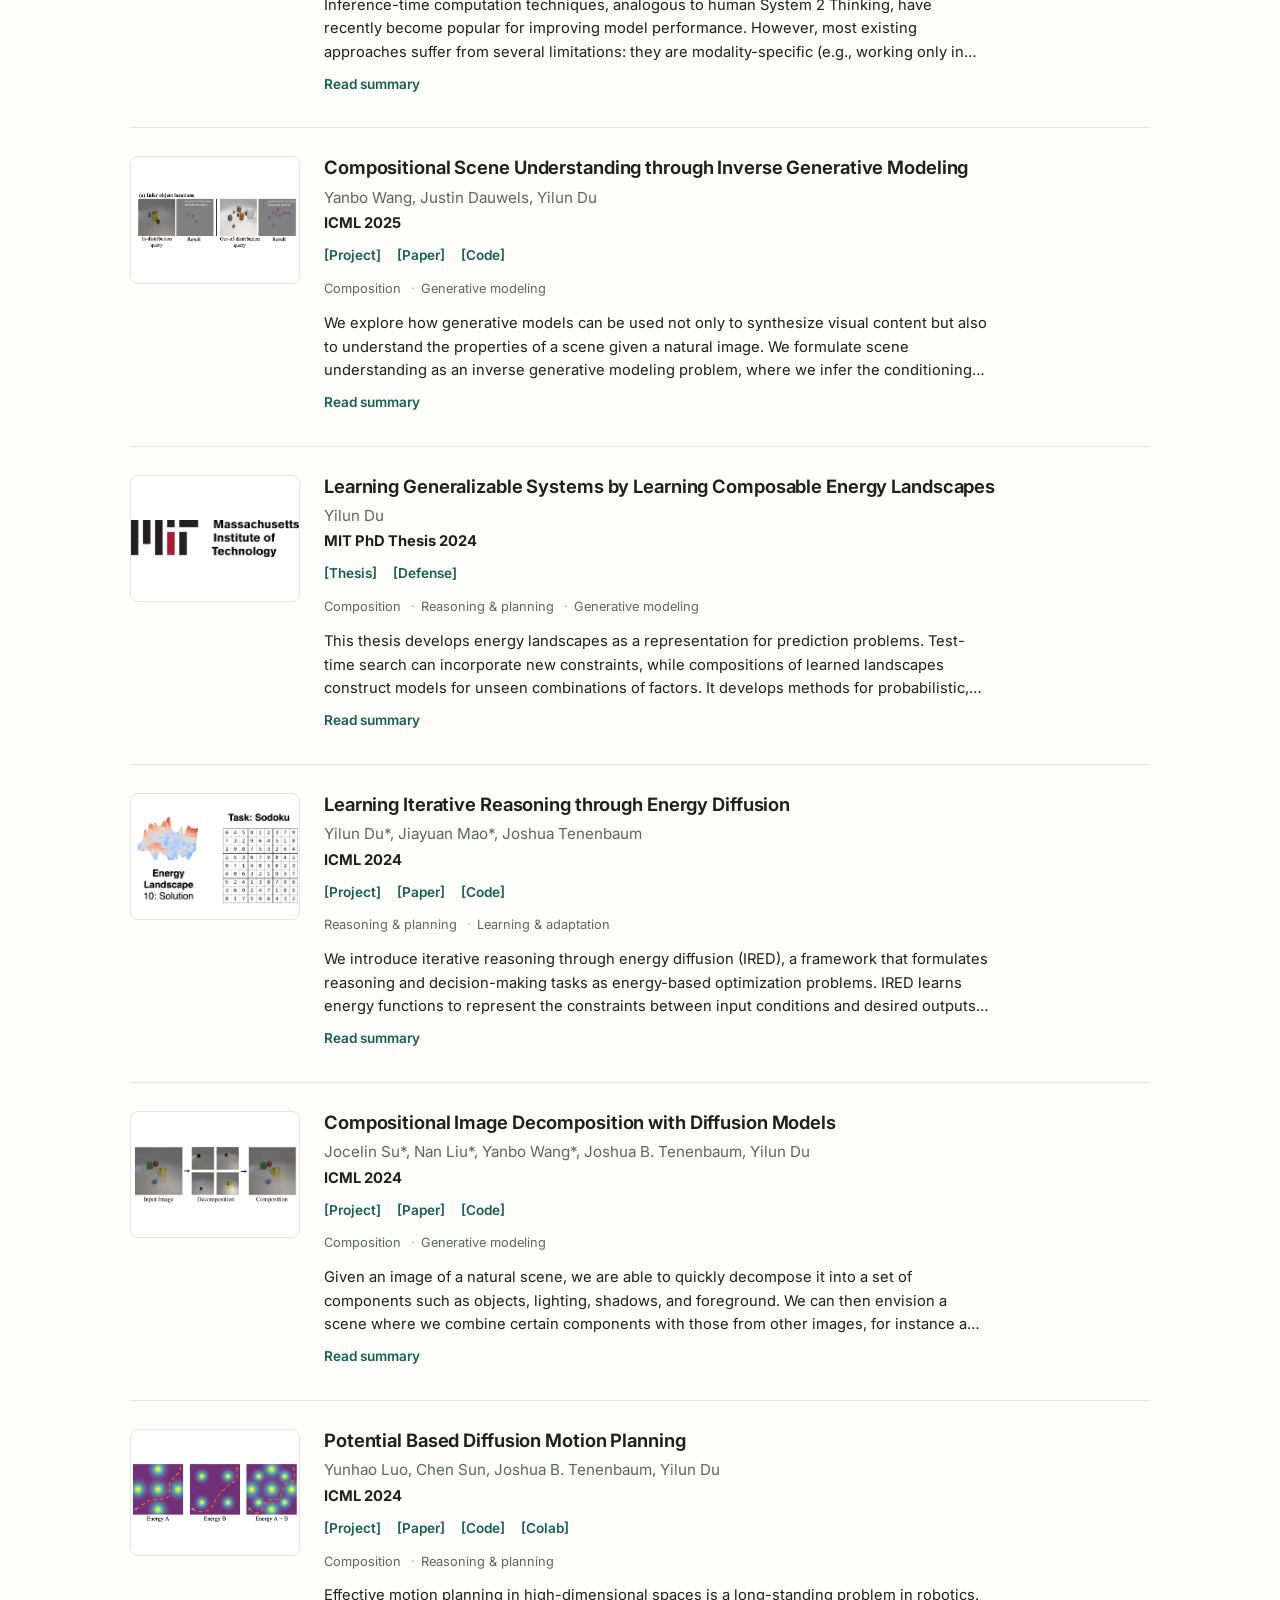
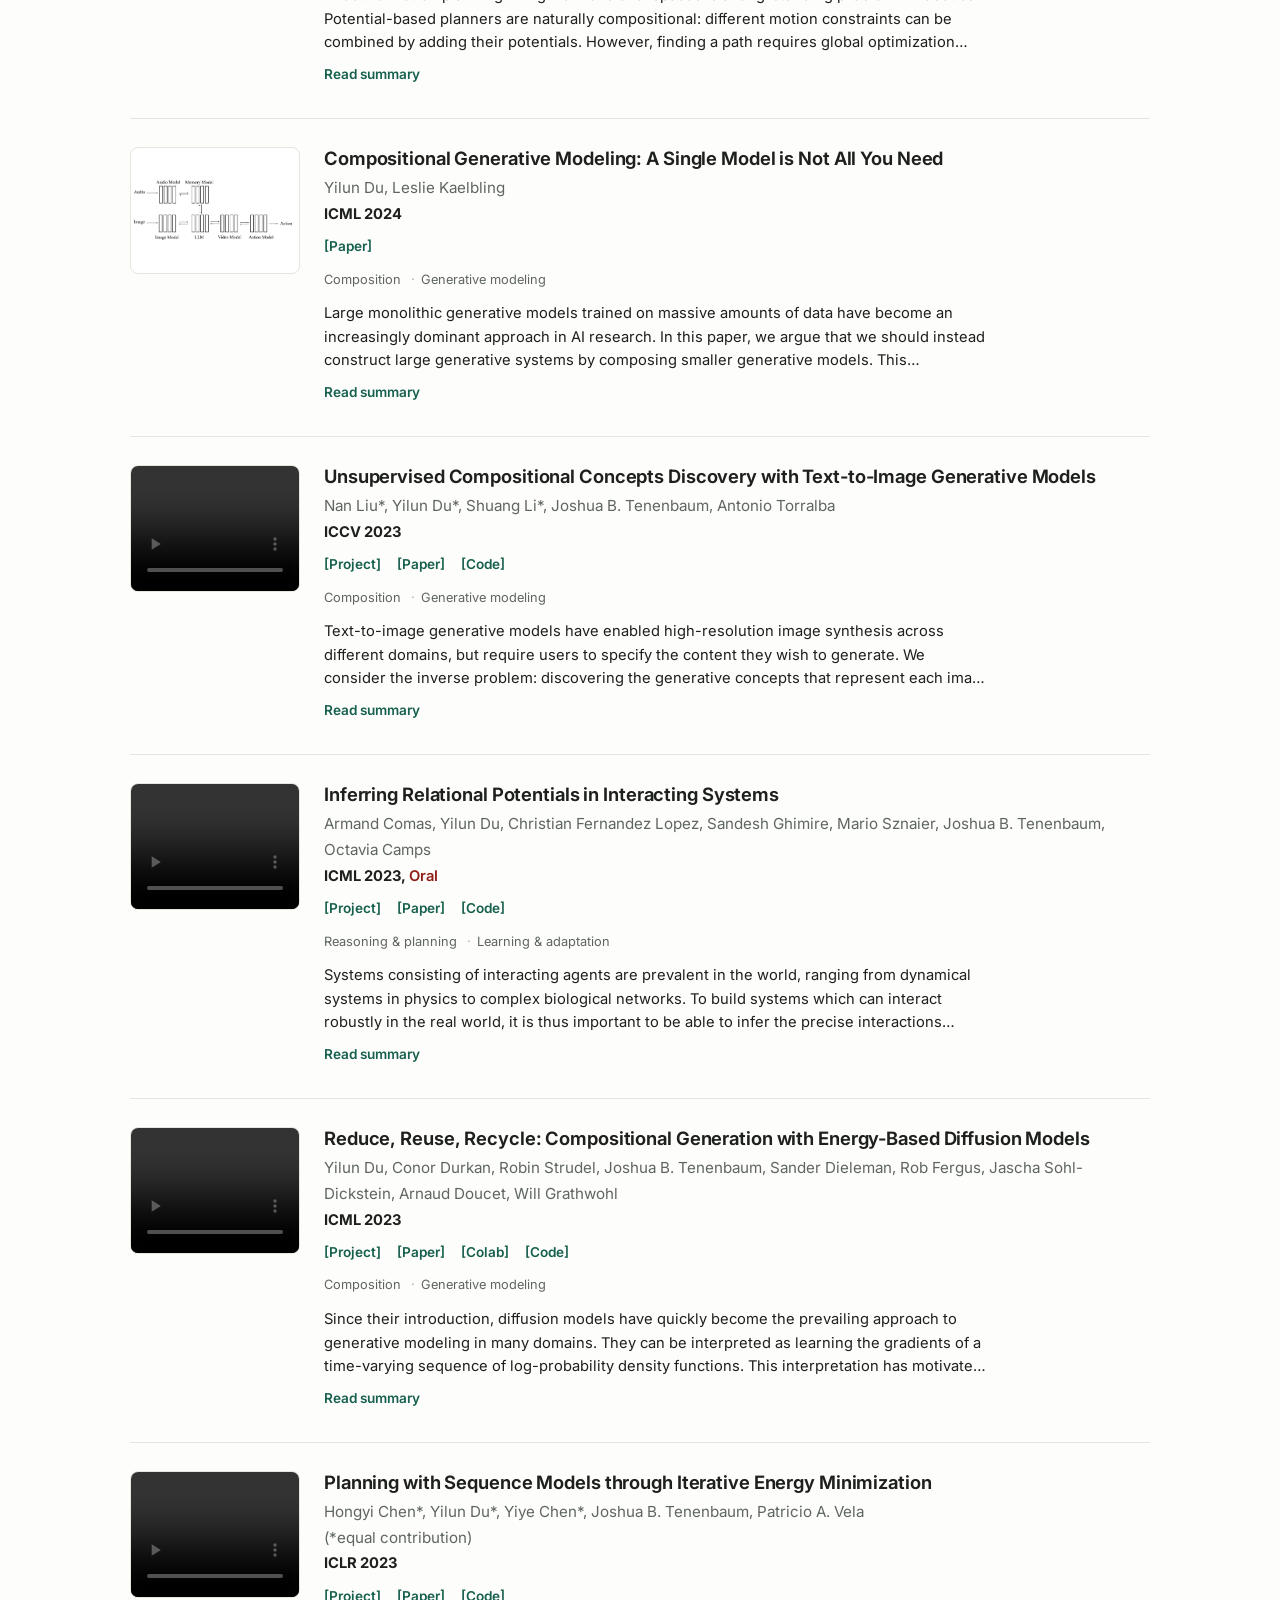
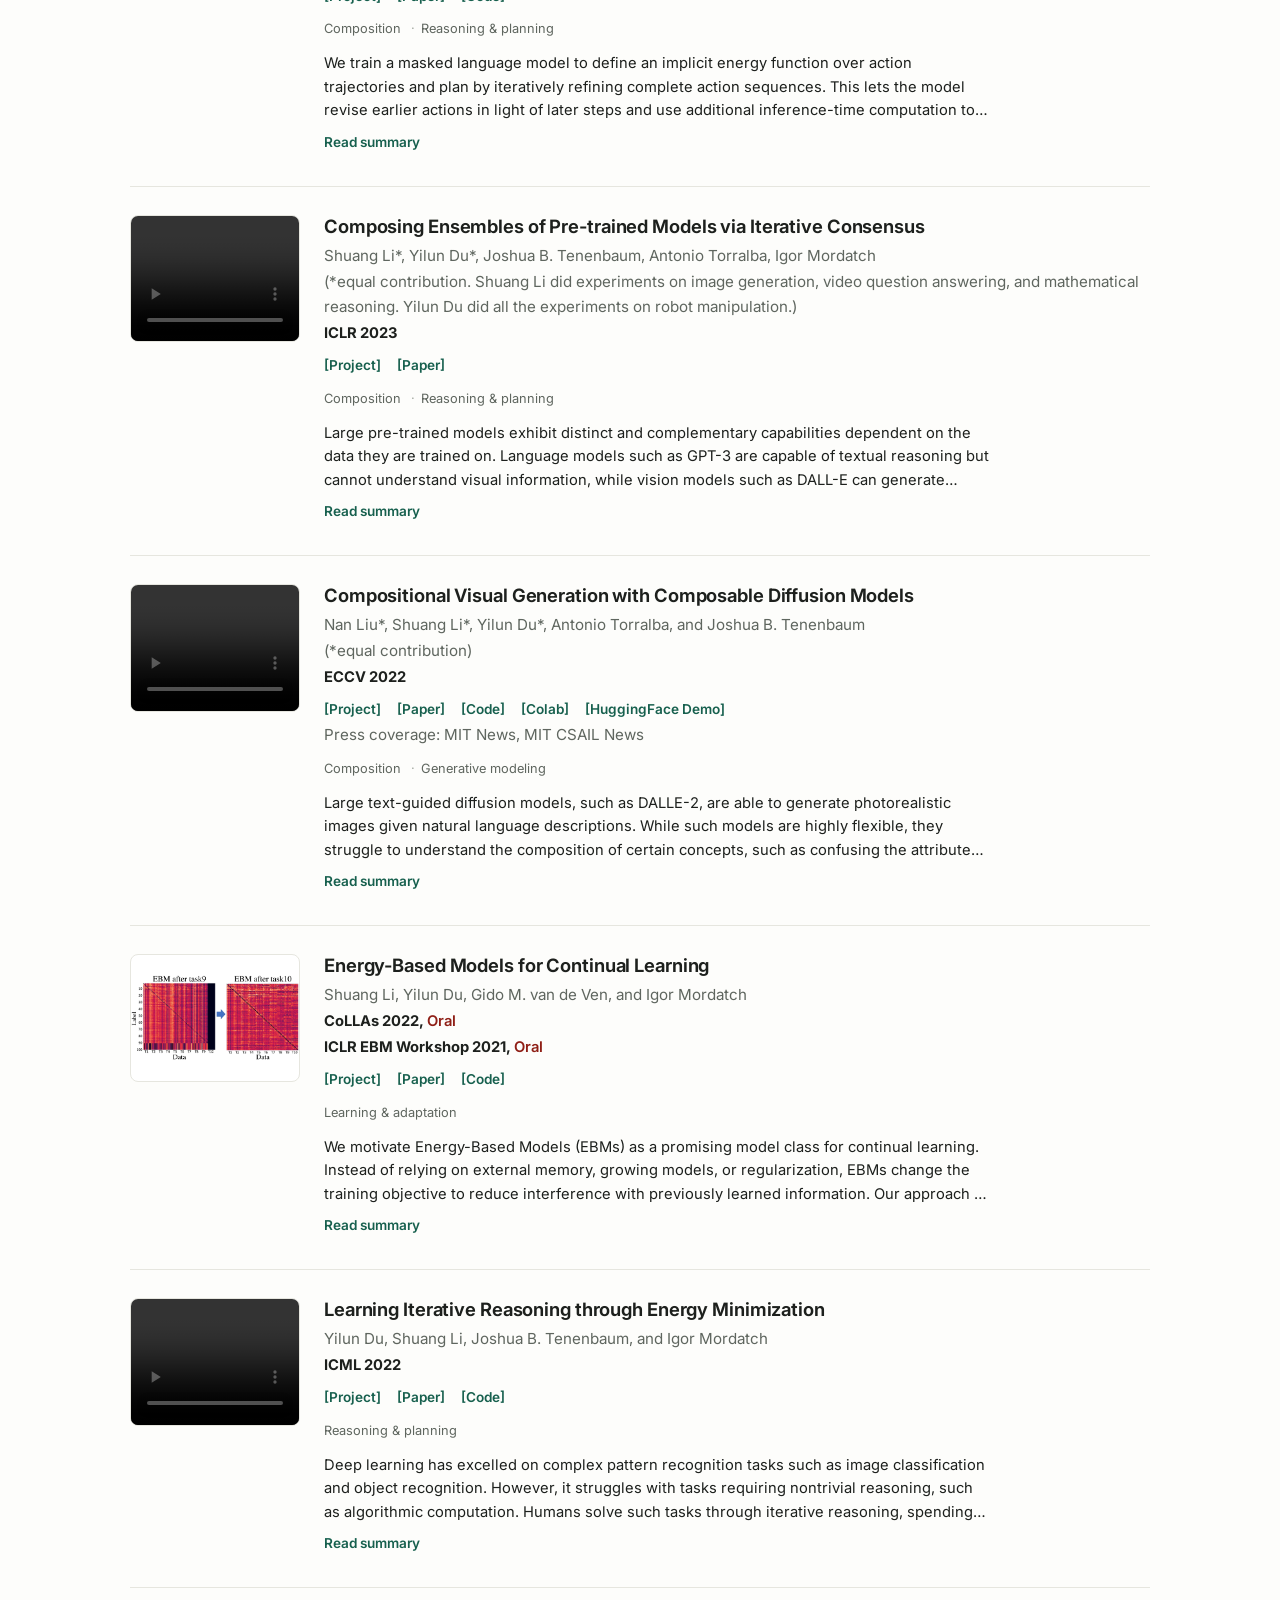
==== commit cf78c402: "update tutorial" ====
--- a/index.html
+++ b/index.html
@@ -383,7 +383,7 @@
 				<p class="hero-byline"><a href="https://yilundu.github.io/" rel="author">Yilun Du</a></p>
 				<p class="hero-lead">Energy-Based Models assign a numerical score, called energy, to each candidate output. An output might be an image, a scene interpretation, a reasoning solution, or a robot trajectory. Lower energy indicates a better fit to the input or constraints. The energy values across possible outputs form an energy landscape. We can search this landscape for one low-energy solution or sample from it to obtain several plausible solutions. We can also compose models by adding their energies and searching for outputs with low total energy.</p>
 				<p class="hero-note">Our research develops energy landscapes as reusable representations. After training, we combine and search these landscapes to solve new generation, reasoning, and planning problems.</p>
-				<p class="hero-actions"><a href="#Publications">Browse publications ↓</a><a href="https://arxiv.org/abs/1903.08689">Implicit generation with EBMs (2019) ↗</a></p>
+				<p class="hero-actions"><a href="#Publications">Browse publications ↓</a><a href="https://arxiv.org/abs/2611.14383">Tutorial: an energy-based perspective on ML (2026) ↗</a><a href="https://arxiv.org/abs/1903.08689">Implicit generation with EBMs (2019) ↗</a></p>
 
 			</div>
 		</header>
@@ -400,7 +400,8 @@
 						<p>The same energy function can also define a probability distribution over possible outputs. Exponentiating the negative energy gives each output a positive weight, so lower-energy outputs receive larger weights. Dividing by the sum or integral of these weights, called the partition function, normalizes the distribution. A sampling procedure can then generate different plausible outputs according to this distribution.</p>
 						<p>An EBM represents a probability distribution through a single energy function over complete outputs. Autoregressive models factorize the distribution into a product of conditional probabilities, each conditioned on the variables generated so far. Diffusion models introduce noisy intermediate states and factorize the generative process into conditional transitions that progressively remove noise. An EBM does not require either a variable ordering or a sequence of noise levels to define its distribution. Because the energy scores all output variables together, it provides a direct way to represent global dependencies among them. This simple representation comes at a computational cost. Maximum-likelihood training typically requires repeated sampling from the current model, which can be slow and difficult in high dimensions.</p>
 						<p>We can also evaluate the same candidate with several energy functions. In <a href="https://arxiv.org/abs/1909.06878" target="_blank" rel="noopener noreferrer">robot planning</a>, one energy can assess whether a trajectory follows the robot’s dynamics, meaning how states change under actions, and another can score how close its final state is to a goal. Adding the energies gives a single score for both requirements. We then adjust the trajectory to reduce this total energy. Weights control the balance between the requirements. Changing the goal energy creates a new planning problem without retraining the dynamics model.</p>
-						<p>My PhD thesis, <a href="https://yilundu.github.io/thesis.pdf" target="_blank" rel="noopener noreferrer"><em>Learning Generalizable Systems by Learning Composable Energy Landscapes</em></a>, develops this approach: learning reusable energy landscapes from data, then composing and optimizing them at inference time to solve tasks not represented directly in the training set.</p>
+						<p>My PhD thesis, <a href="https://yilundu.github.io/thesis.pdf" target="_blank" rel="noopener noreferrer"><em>Learning Generalizable Systems by Learning Composable Energy Landscapes</em></a>, describes this approach: learning reusable energy landscapes from data, then composing and optimizing them at inference time to solve tasks not represented directly in the training set.</p>
+						<p>For a longer introduction, see <a href="https://arxiv.org/abs/2611.14383" target="_blank" rel="noopener noreferrer"><em>An Energy-Based Perspective on Machine Learning</em></a>, a tutorial with <a href="https://bo-dai.github.io/" target="_blank" rel="noopener noreferrer">Bo Dai</a>. It describes every EBM by three choices: the energy, the inference procedure, and the learning method. Classifiers, generative models, representation learning methods, and planning algorithms then appear as EBMs that differ in these choices.</p>
 					</div>
 					<div class="key-points" aria-label="Key properties of Energy-Based Models">
 						<div class="key-point"><strong>Flexible representation</strong><span>One function scores complete candidate outputs and can define a probability distribution over them.</span></div>
@@ -569,6 +570,7 @@
 							<li>Yann LeCun et al. (2006), <cite><a href="https://cs.nyu.edu/~yann/research/ebm/" target="_blank" rel="noopener noreferrer">A Tutorial on Energy-Based Learning</a></cite>. Energy-based prediction through inference over candidate outputs, including optimization and search for low-energy configurations.</li>
 							<li>Michael Gutmann and Aapo Hyvärinen (2010), <cite><a href="https://proceedings.mlr.press/v9/gutmann10a.html" target="_blank" rel="noopener noreferrer">Noise-Contrastive Estimation</a></cite>. Learning unnormalized models by distinguishing data from noise.</li>
 							<li>Yilun Du and Igor Mordatch (2019), <cite><a href="https://arxiv.org/abs/1903.08689" target="_blank" rel="noopener noreferrer">Implicit Generation and Generalization in Energy-Based Models</a></cite>. Scaling continuous neural EBMs and Langevin sampling to high-dimensional generation, composition, and generalization.</li>
+							<li>Bo Dai and Yilun Du (2026), <cite><a href="https://arxiv.org/abs/2611.14383" target="_blank" rel="noopener noreferrer">An Energy-Based Perspective on Machine Learning</a></cite>. Energy, inference, and learning as one framework across generative models, representation learning, and decision making.</li>
 						</ol>
 					</aside>
 				</div>
@@ -597,7 +599,6 @@
 				<noscript><p class="result-count">All publications are shown below. Enable JavaScript to use search and topic filters.</p></noscript>
 				<div class="publication-list" id="publication-list" role="list">
 
-
 		<div class="row" role="listitem">
 			<div class="col-md-3">
 				<a href="https://arxiv.org/abs/2611.14383" target="_blank" rel="noopener noreferrer"><img class="img-fluid img-rounded" src="./files/paper/26-ebm-tutorial/ebm_tutorial.png" style="border:1px solid black" alt="An Energy-Based Perspective on Machine Learning tutorial" loading="lazy" decoding="async"></a>
@@ -618,7 +619,7 @@
 
 		<div class="row" role="listitem">
 			<div class="col-md-3">
-				<img class="img-fluid img-rounded" src="./files/paper/26-ebr/ebr.png" style="border:1px solid black" alt="Learned energy landscape over latent reasoning states" loading="lazy" decoding="async">
+				<img class="img-fluid img-rounded" src="./files/paper/26-ebr/ebr.png" style="border:1px solid black" alt="Energy-Based Reasoner descending an energy landscape to solve a Sudoku puzzle" loading="lazy" decoding="async">
 			</div>
 			<div class="col-md-9">
 			<h3 class="paper-title">Energy-Based Reasoners: Your Recurrent Reasoner Should Be an Energy-Based Model</h3>
@@ -662,6 +663,31 @@
 			</div>
 		</div><hr>
 
+
+		<div class="row" role="listitem">
+			<div class="col-md-3">
+				<img class="img-fluid img-rounded" src="./files/paper/26-gem/gem.png" style="border:1px solid black" alt="Graph Energy Matching transport and mixing phases, from noisy graphs to molecules" loading="lazy" decoding="async">
+			</div>
+			<div class="col-md-9">
+			<h3 class="paper-title">Graph Energy Matching: Transport-Aligned Energy-Based Modeling for Graph Generation</h3>
+			<a href="https://michalbalcerak.ai/">Michal Balcerak</a>,
+			<a href="https://www.dqbm.uzh.ch/en/research/menze/team/team-supro.html">Suprosanna Shit</a>,
+			<a href="https://www.dqbm.uzh.ch/en/research/menze/team/team-chinmay.html">Chinmay Prabhakar</a>,
+			<a href="https://seas.harvard.edu/person/sebastian-kaltenbach">Sebastian Kaltenbach</a>,
+			<a href="https://malbergo.me/">Michael S. Albergo</a>,
+			<a href="https://yilundu.github.io/">Yilun Du*</a>,
+			<a href="https://www.dqbm.uzh.ch/en/research/menze.html">Bjoern Menze*</a>
+			<br>
+			<b><a href="https://arxiv.org/abs/2603.23398" target="_blank" rel="noopener noreferrer">arXiv 2026</a></b> <br>
+			<a href="https://michalbalcerak.ai/graph-energy-matching/" target="_blank" rel="noopener noreferrer"> <small>[Project]</small></a>
+			<a href="https://arxiv.org/abs/2603.23398"> <small>[Paper]</small></a>
+			<a href="https://github.com/m1balcerak/GraphEnergyMatching"> <small>[Code]</small></a>
+			</div>
+			<div class="col-md-12">
+			<br>
+				<p>Energy-based models over discrete structures such as graphs capture relative likelihoods, so constraints and desired properties can be imposed directly at inference time. Sampling from discrete EBMs has been difficult, however: spurious local minima away from the data trap samplers and destabilize training, leaving a quality gap relative to discrete diffusion models. We introduce Graph Energy Matching (GEM), which brings the transport-map view of the Jordan–Kinderlehrer–Otto (JKO) scheme to graphs. GEM learns a single permutation-invariant energy that guides discrete transport from noise toward high-likelihood graphs and then refines samples within those regions. An energy-based switch moves sampling from fast, gradient-guided transport to a local mixing phase that explores the learned distribution. On the MOSES and QM9 molecular benchmarks, GEM is competitive with or better than strong discrete diffusion models on most reported metrics. Because it models relative likelihood explicitly, GEM also supports compositional generation, property-constrained sampling, and interpolation between graphs.</p>
+			</div>
+		</div><hr>
 
 		<div class="row" role="listitem">
 			<div class="col-md-3">
@@ -682,31 +708,6 @@
 				<p> We introduce Equilibrium Matching (EqM), a generative modeling framework built from an equilibrium dynamics perspective. EqM discards the non-equilibrium, time-conditional dynamics in traditional diffusion and flow-based generative models and instead learns the equilibrium gradient of an implicit energy landscape. At inference time, EqM initializes candidates from noise and generates samples by optimizing the learned landscape with gradient descent. Different initializations can produce different outputs, and the optimization can use adjustable step sizes, adaptive optimizers, and adaptive compute. EqM surpasses the generation performance of diffusion/flow models empirically, achieving an FID of 1.90 on ImageNet 256×256. EqM is also theoretically justified to learn and sample from the data manifold. Beyond generation, EqM is a flexible framework that naturally handles tasks including partially noised image denoising, OOD detection, and image composition. By replacing time-conditional velocities with an equilibrium landscape, EqM connects flow and Energy-Based Models through optimization-based inference. </p>
 			</div>
 
-		</div><hr>
-
-		<div class="row" role="listitem">
-			<div class="col-md-3">
-				<img class="img-fluid img-rounded" src="./files/paper/26-gem/gem.png" style="border:1px solid black" alt="Graph Energy Matching sampling molecular graphs from noise" loading="lazy" decoding="async">
-			</div>
-			<div class="col-md-9">
-			<h3 class="paper-title">Graph Energy Matching: Transport-Aligned Energy-Based Modeling for Graph Generation</h3>
-			<a href="https://michalbalcerak.ai/">Michal Balcerak</a>,
-			<a href="https://www.dqbm.uzh.ch/en/research/menze/team/team-supro.html">Suprosanna Shit</a>,
-			<a href="https://www.dqbm.uzh.ch/en/research/menze/team/team-chinmay.html">Chinmay Prabhakar</a>,
-			<a href="https://seas.harvard.edu/person/sebastian-kaltenbach">Sebastian Kaltenbach</a>,
-			<a href="https://malbergo.me/">Michael S. Albergo</a>,
-			<a href="https://yilundu.github.io/">Yilun Du*</a>,
-			<a href="https://www.dqbm.uzh.ch/en/research/menze.html">Bjoern Menze*</a>
-			<br>
-			<b><a href="https://arxiv.org/abs/2603.23398" target="_blank" rel="noopener noreferrer">arXiv 2026</a></b> <br>
-			<a href="https://michalbalcerak.ai/graph-energy-matching/" target="_blank" rel="noopener noreferrer"> <small>[Project]</small></a>
-			<a href="https://arxiv.org/abs/2603.23398"> <small>[Paper]</small></a>
-			<a href="https://github.com/m1balcerak/GraphEnergyMatching"> <small>[Code]</small></a>
-			</div>
-			<div class="col-md-12">
-			<br>
-				<p>Energy-based models over discrete structures such as graphs capture relative likelihoods, so constraints and desired properties can be imposed directly at inference time. Sampling from discrete EBMs has been difficult, however: spurious local minima away from the data trap samplers and destabilize training, leaving a quality gap relative to discrete diffusion models. We introduce Graph Energy Matching (GEM), which brings the transport-map view of the Jordan–Kinderlehrer–Otto (JKO) scheme to graphs. GEM learns a single permutation-invariant energy that guides discrete transport from noise toward high-likelihood graphs and then refines samples within those regions. An energy-based switch moves sampling from fast, gradient-guided transport to a local mixing phase that explores the learned distribution. On the MOSES and QM9 molecular benchmarks, GEM is competitive with or better than strong discrete diffusion models on most reported metrics. Because it models relative likelihood explicitly, GEM also supports compositional generation, property-constrained sampling, and interpolation between graphs.</p>
-			</div>
 		</div><hr>
 
 		<div class="row" role="listitem">
@@ -1332,7 +1333,10 @@
 		let activeFilter = 'all';
 
 		const topicAssignments = {
+			'An Energy-Based Perspective on Machine Learning': ['learning', 'generation', 'reasoning', 'composition'],
+			'Energy-Based Reasoners: Your Recurrent Reasoner Should Be an Energy-Based Model': ['reasoning', 'learning'],
 			'Scaling Transformer Energy-Based Models for High Quality Image Synthesis': ['generation', 'composition', 'learning'],
+			'Graph Energy Matching: Transport-Aligned Energy-Based Modeling for Graph Generation': ['generation', 'composition', 'learning'],
 			'Equilibrium Matching: Generative Modeling with Implicit Energy-Based Models': ['generation', 'learning'],
 			'Generalizable Reasoning through Compositional Energy Minimization': ['composition', 'reasoning'],
 			'Energy-Based Transformers are Scalable Learners and Thinkers': ['reasoning', 'learning'],
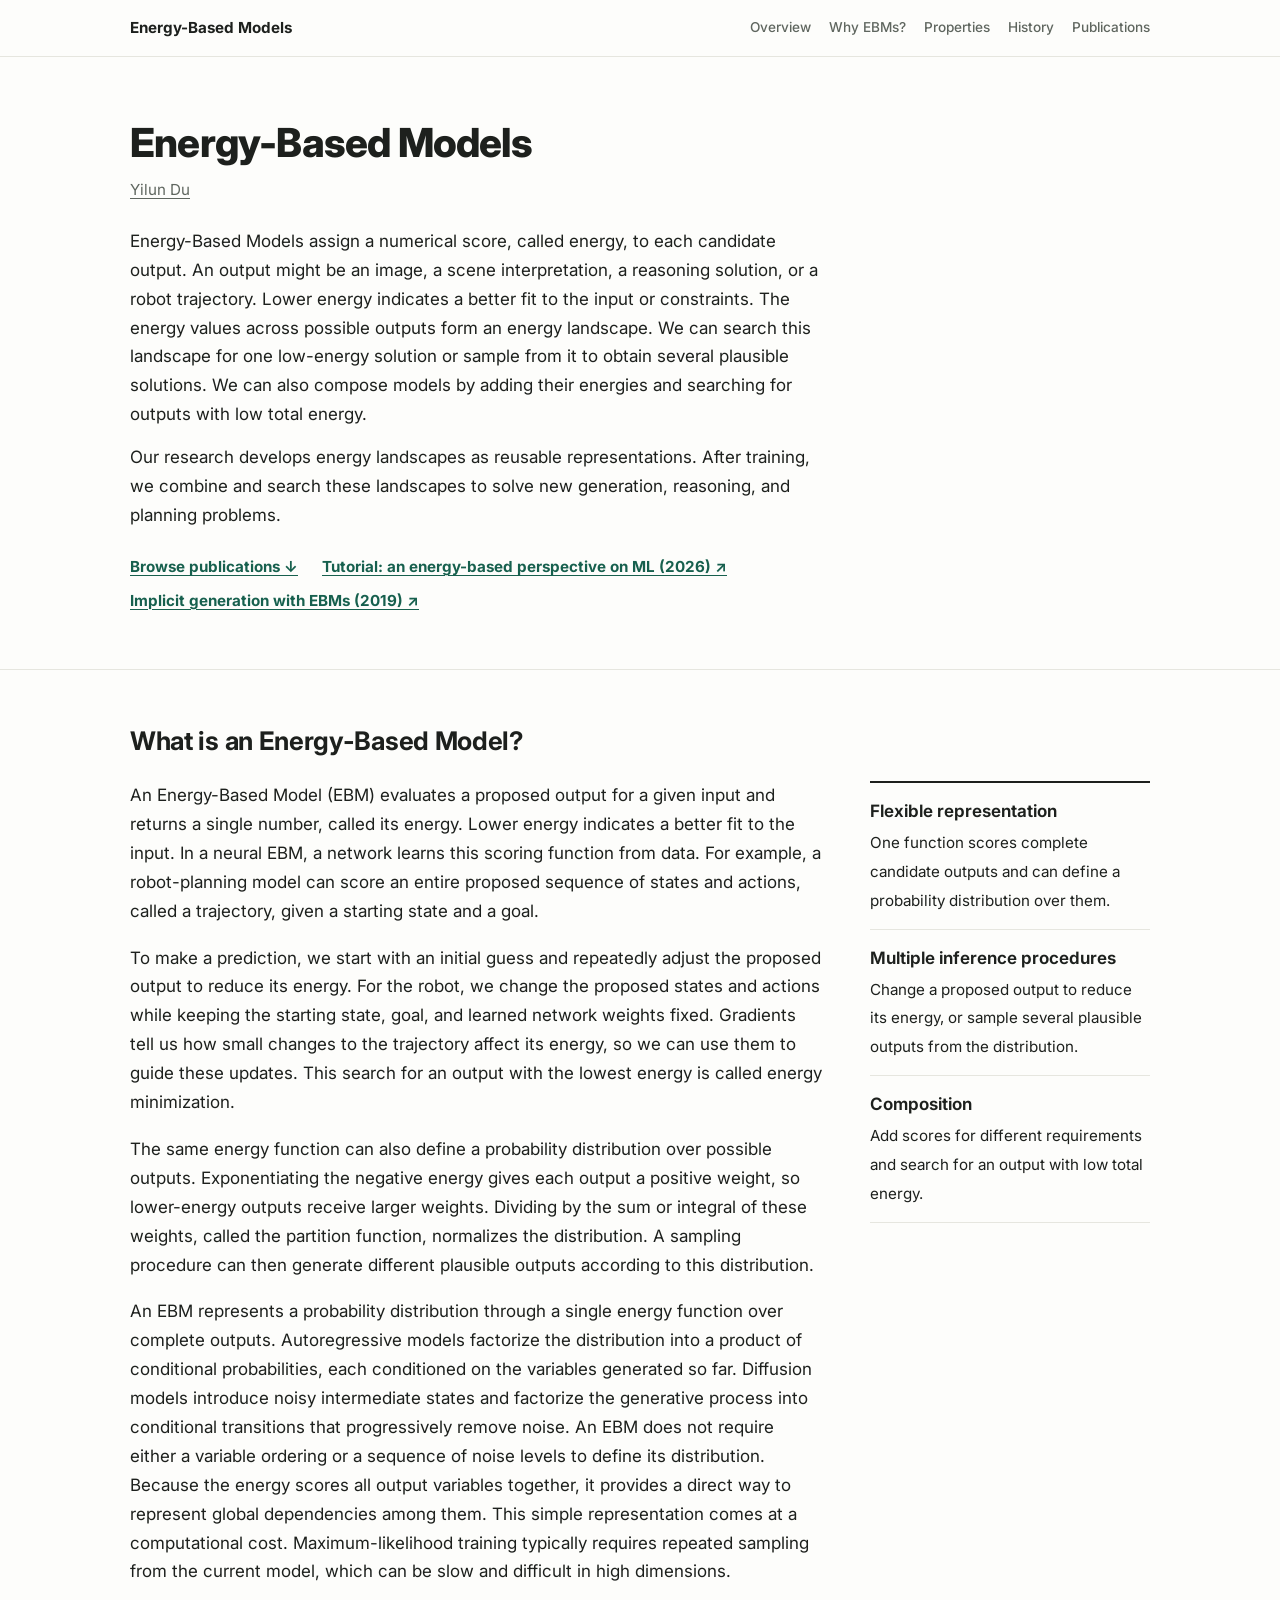
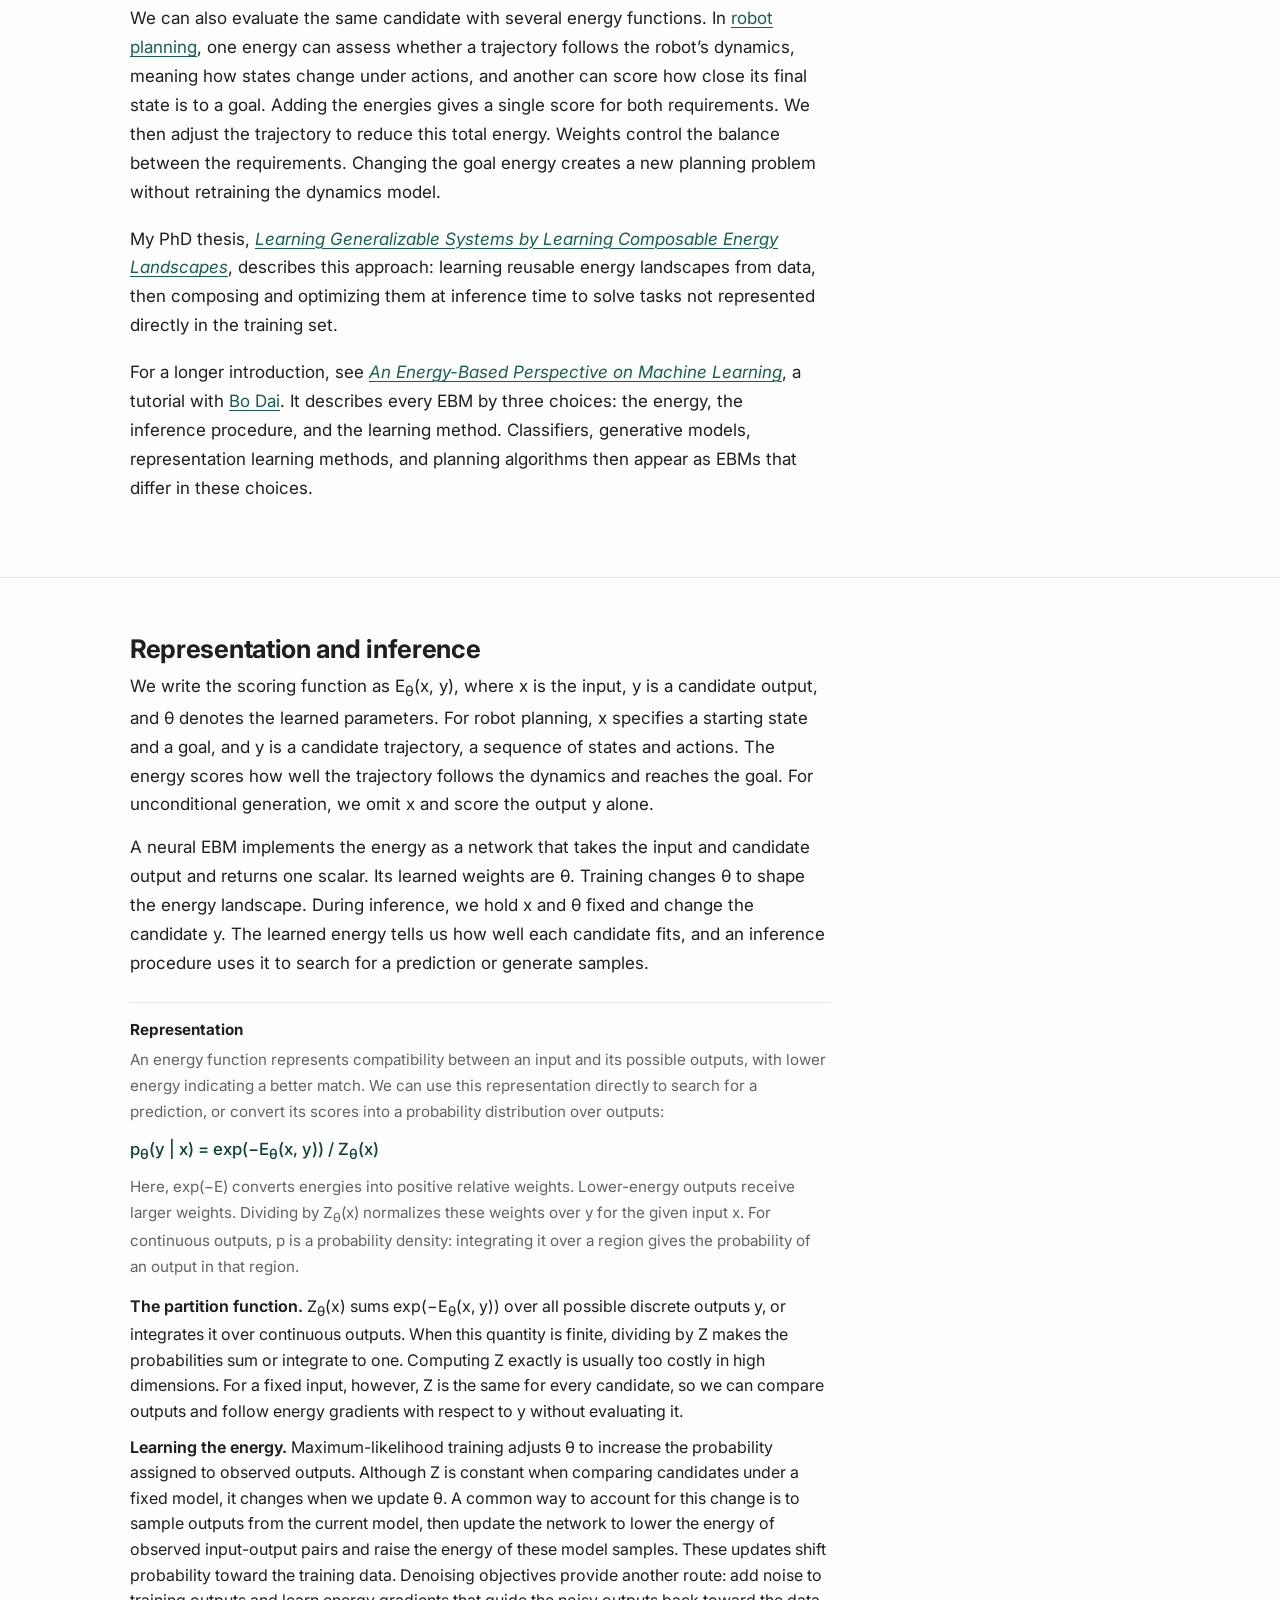
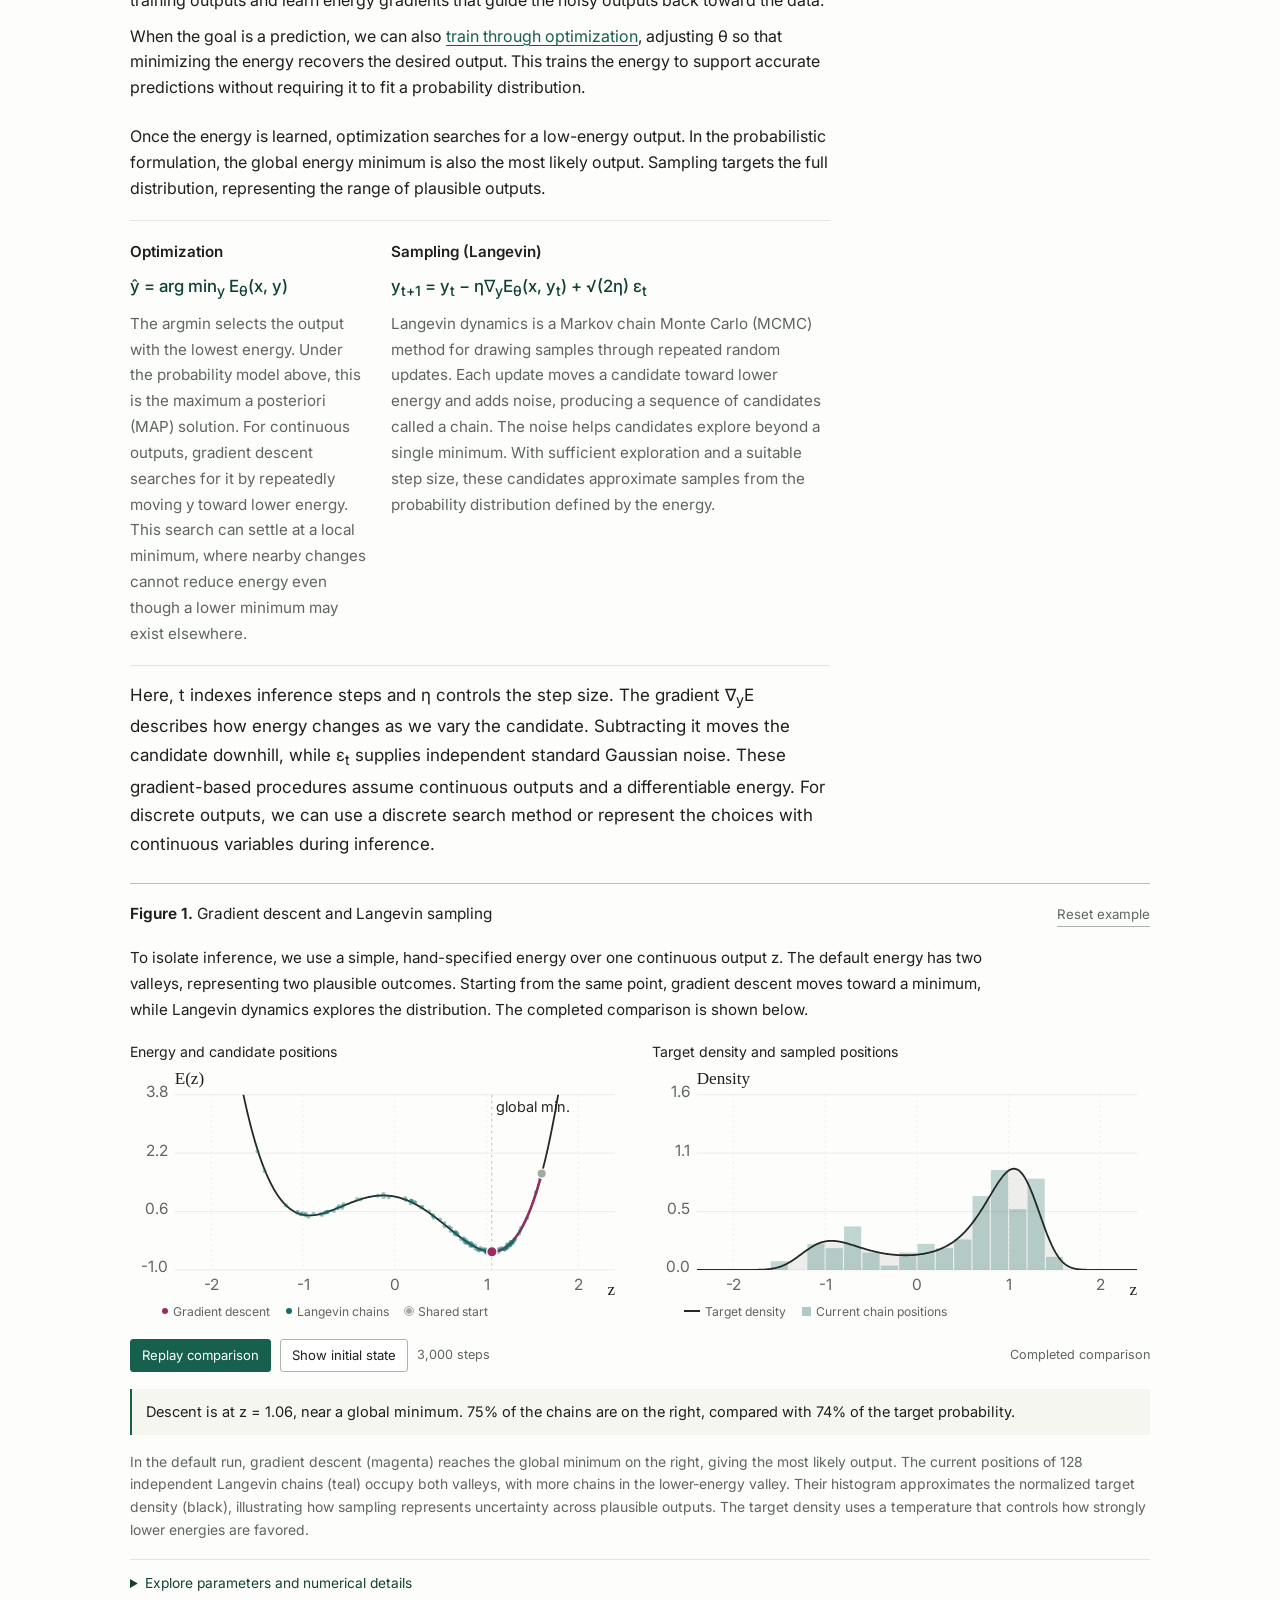
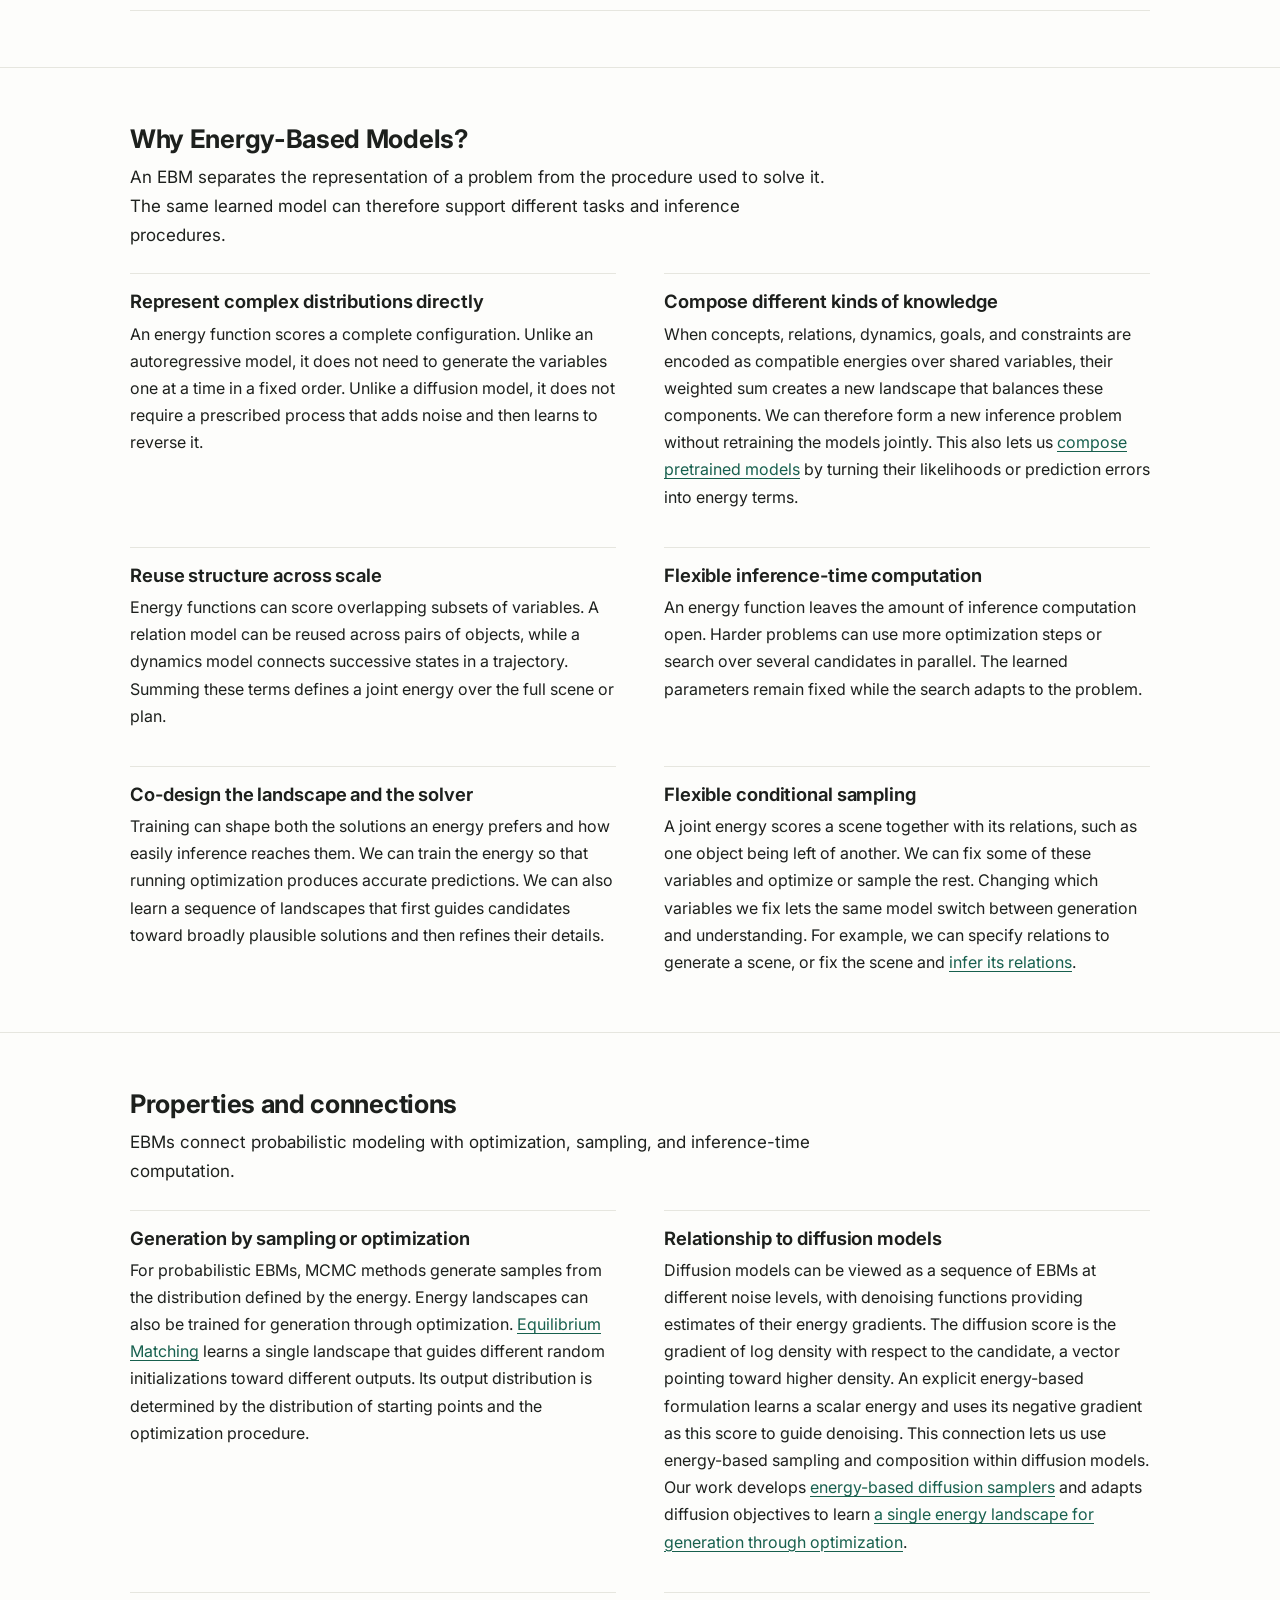
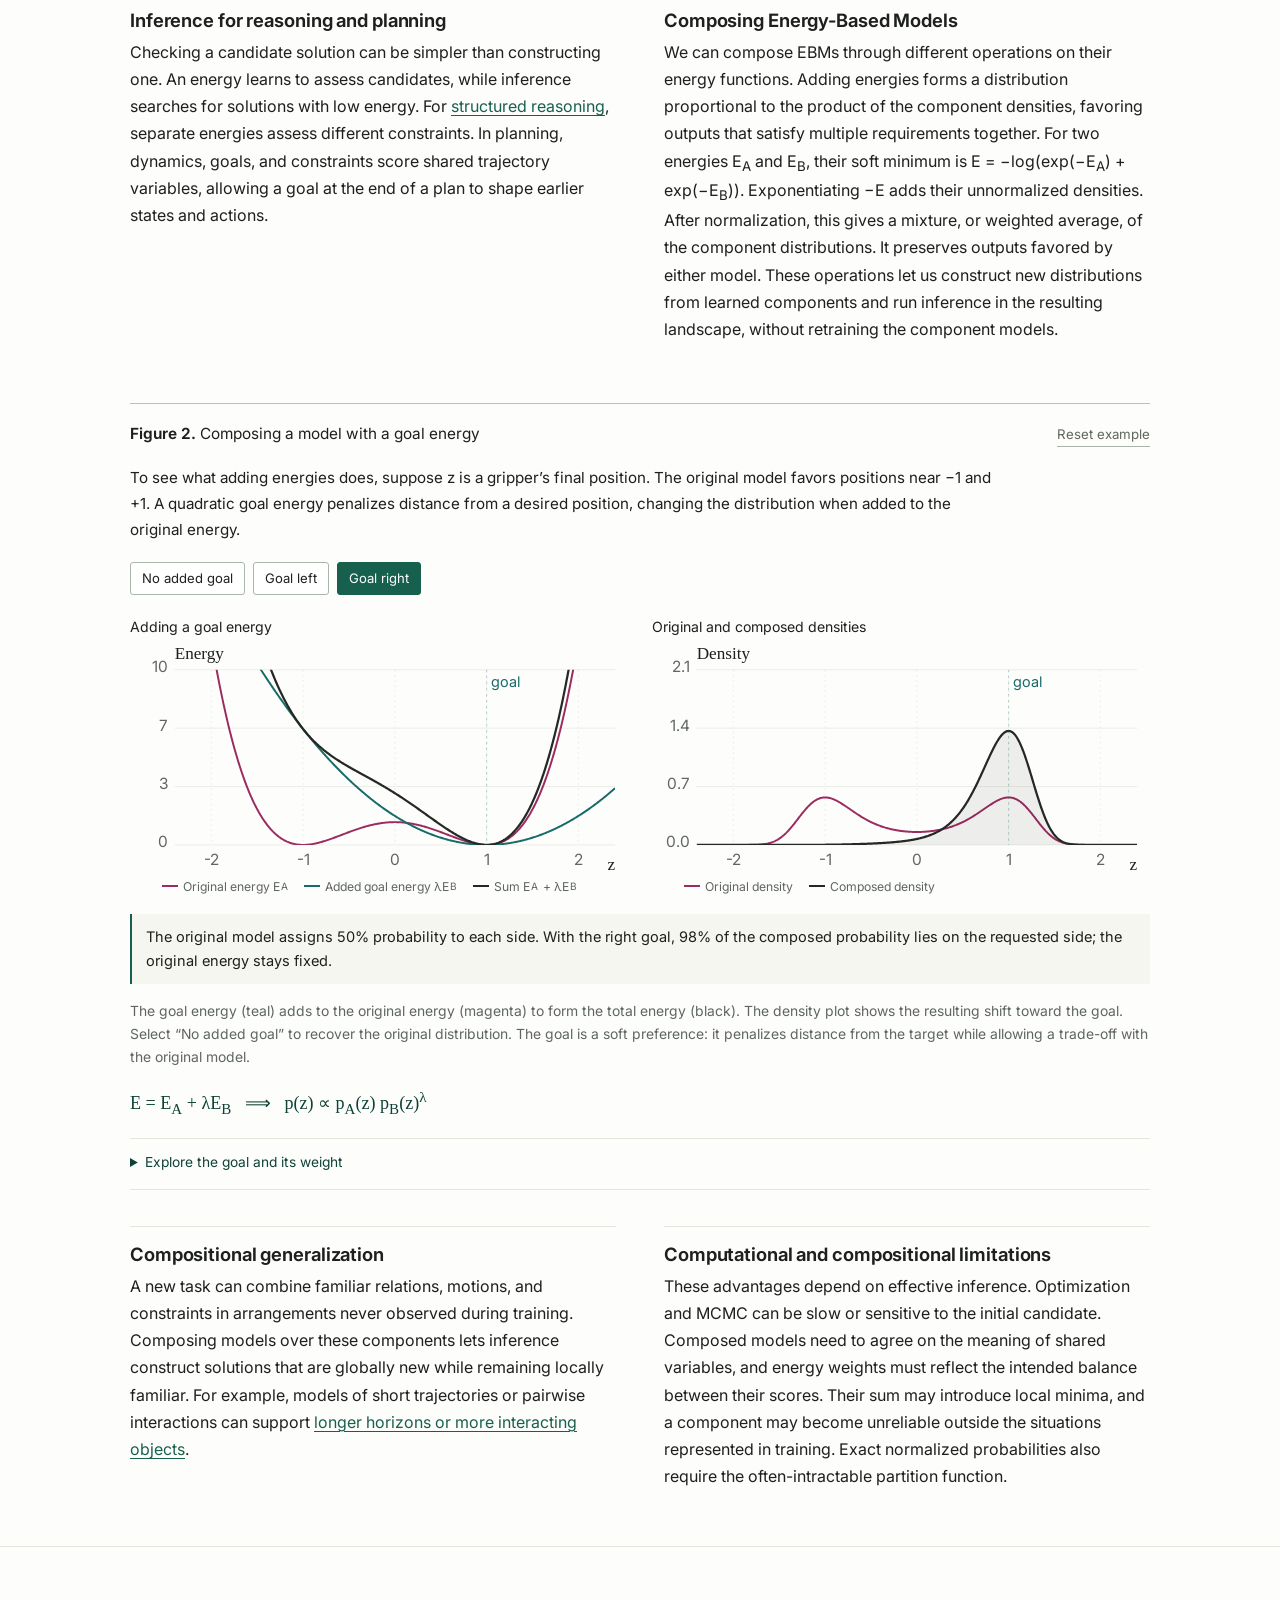
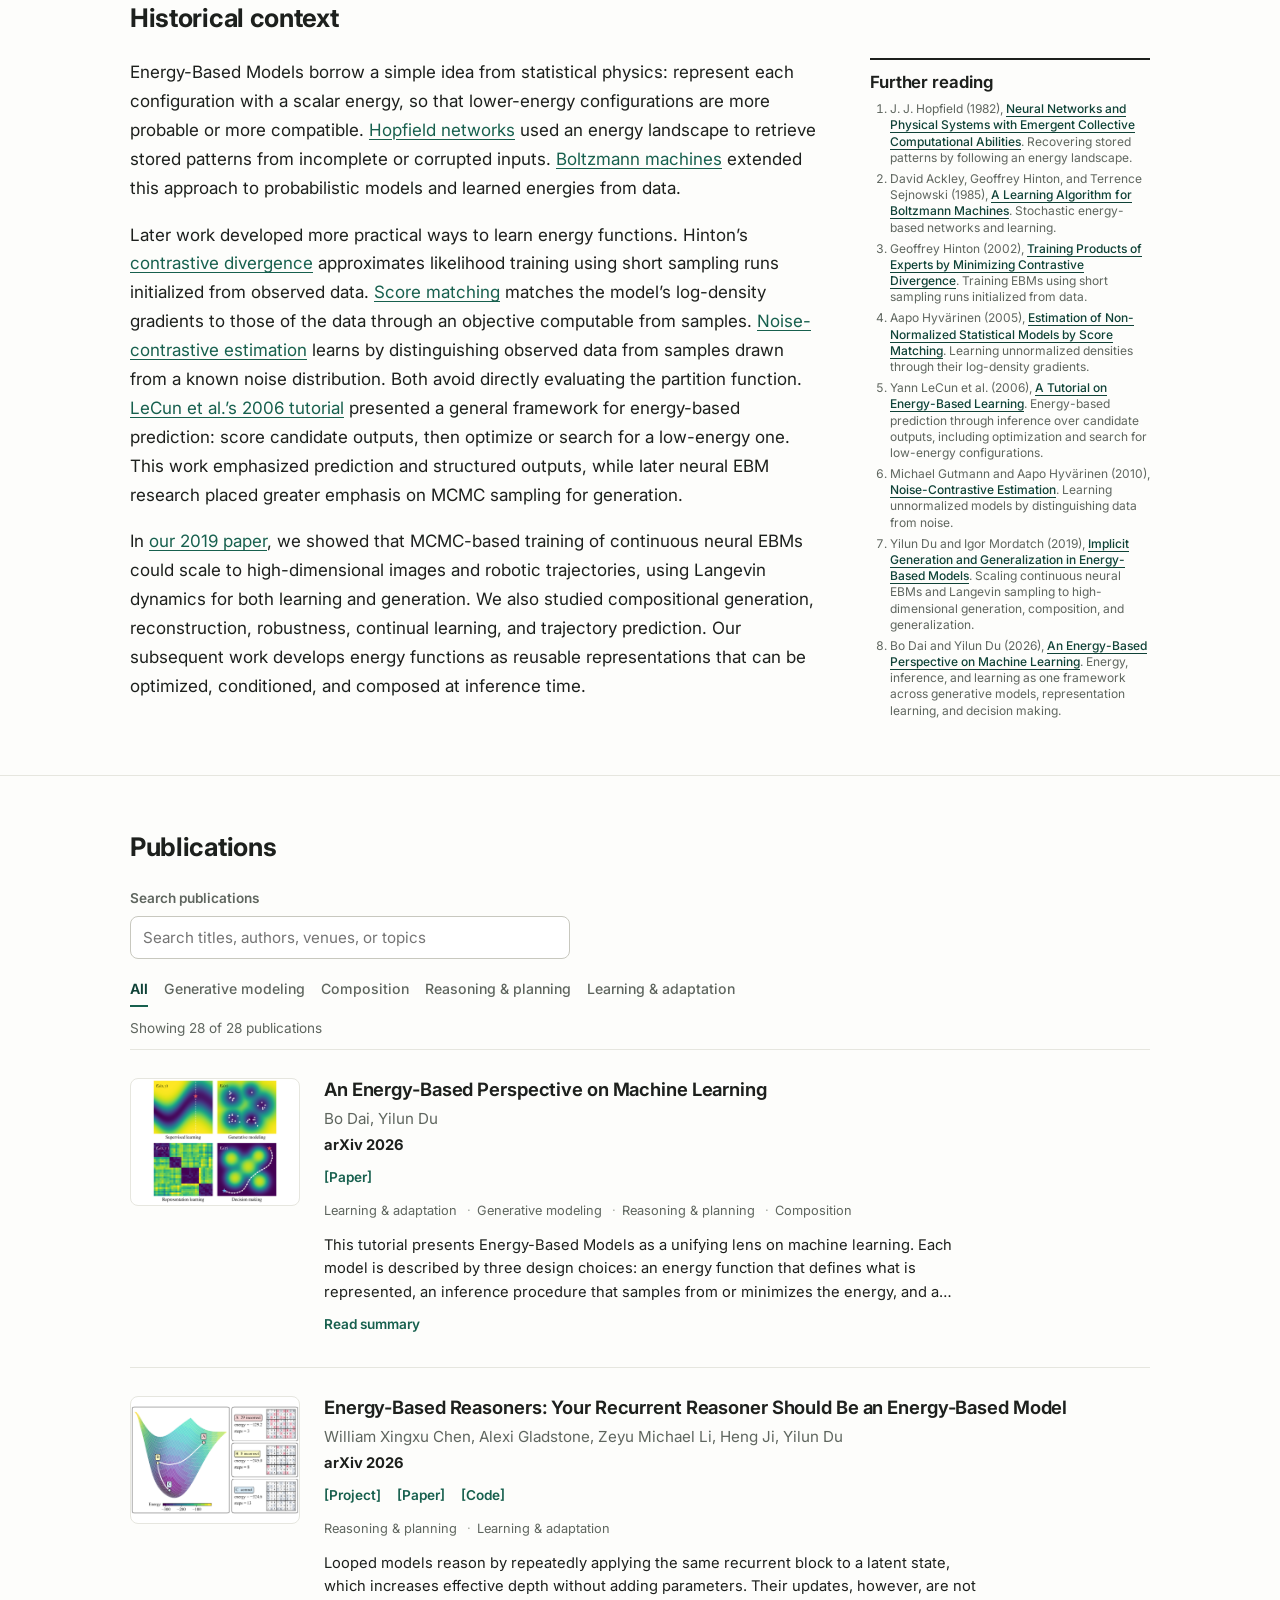
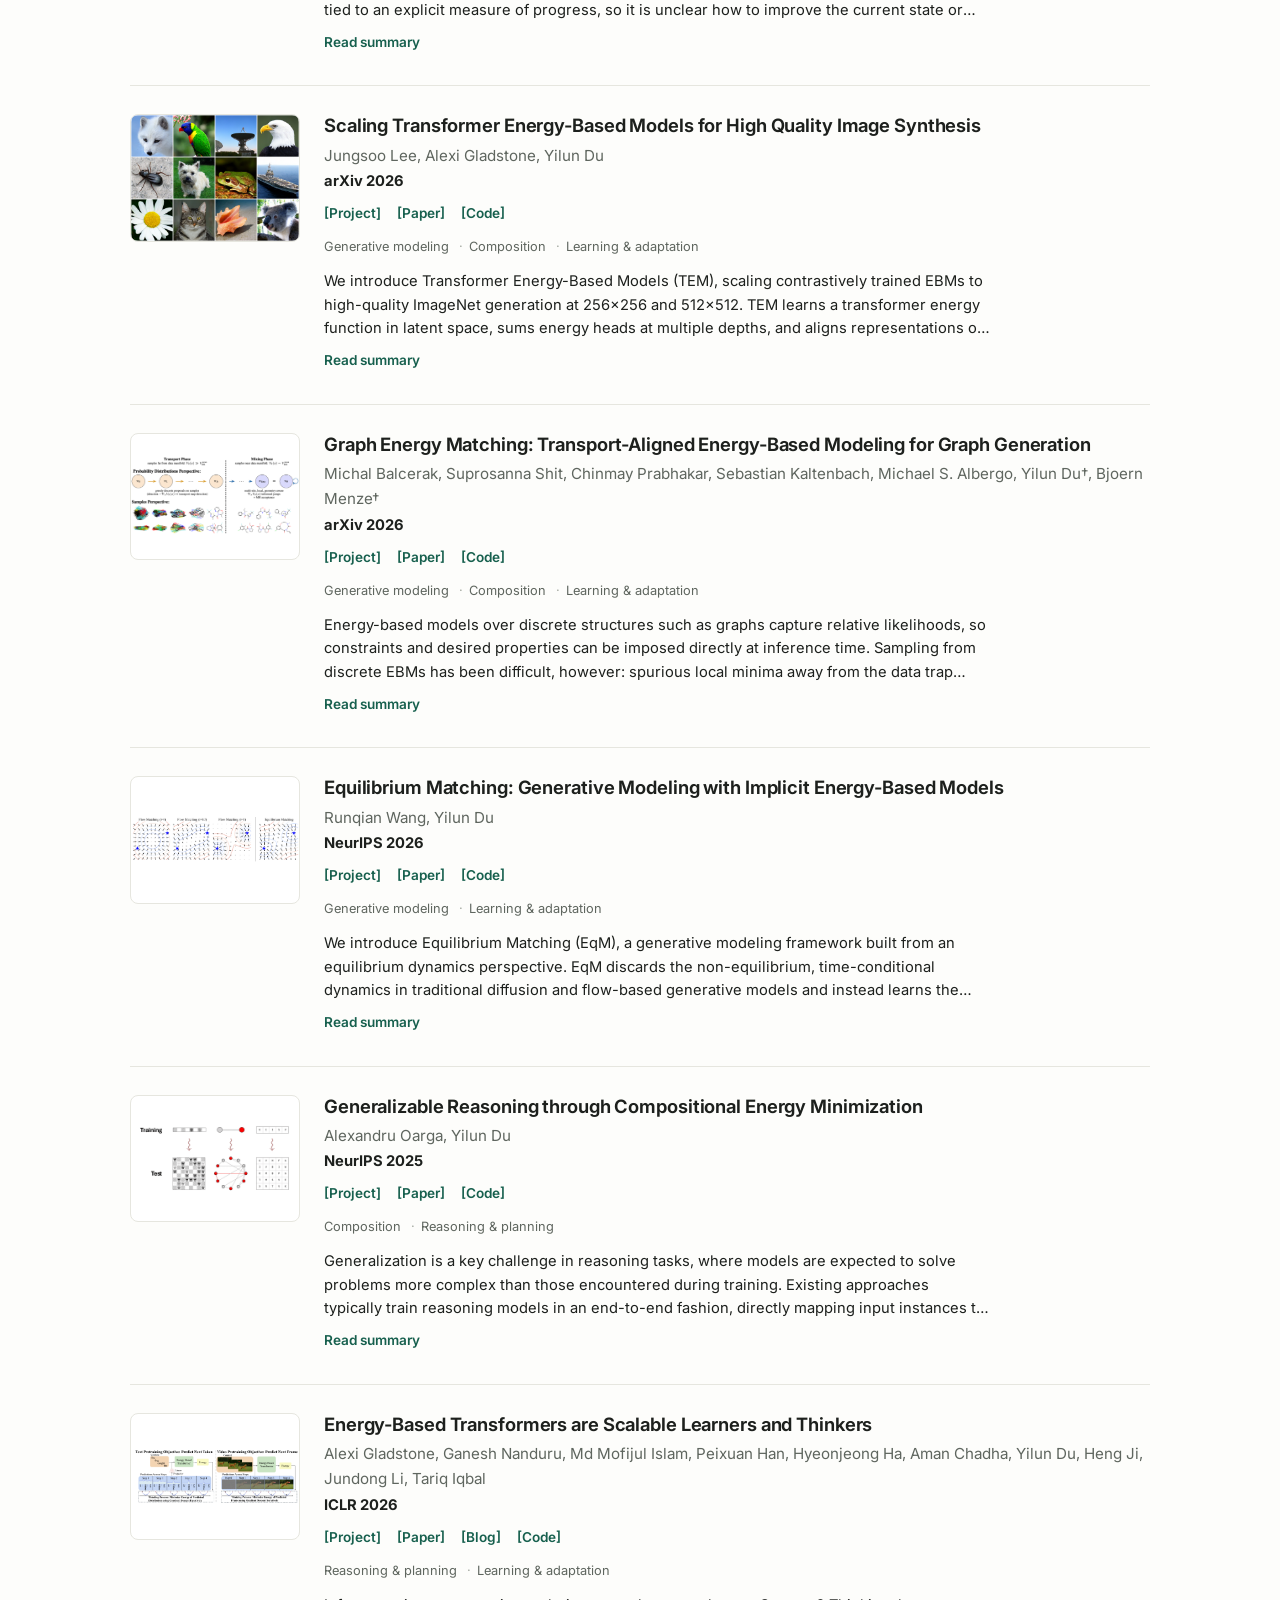
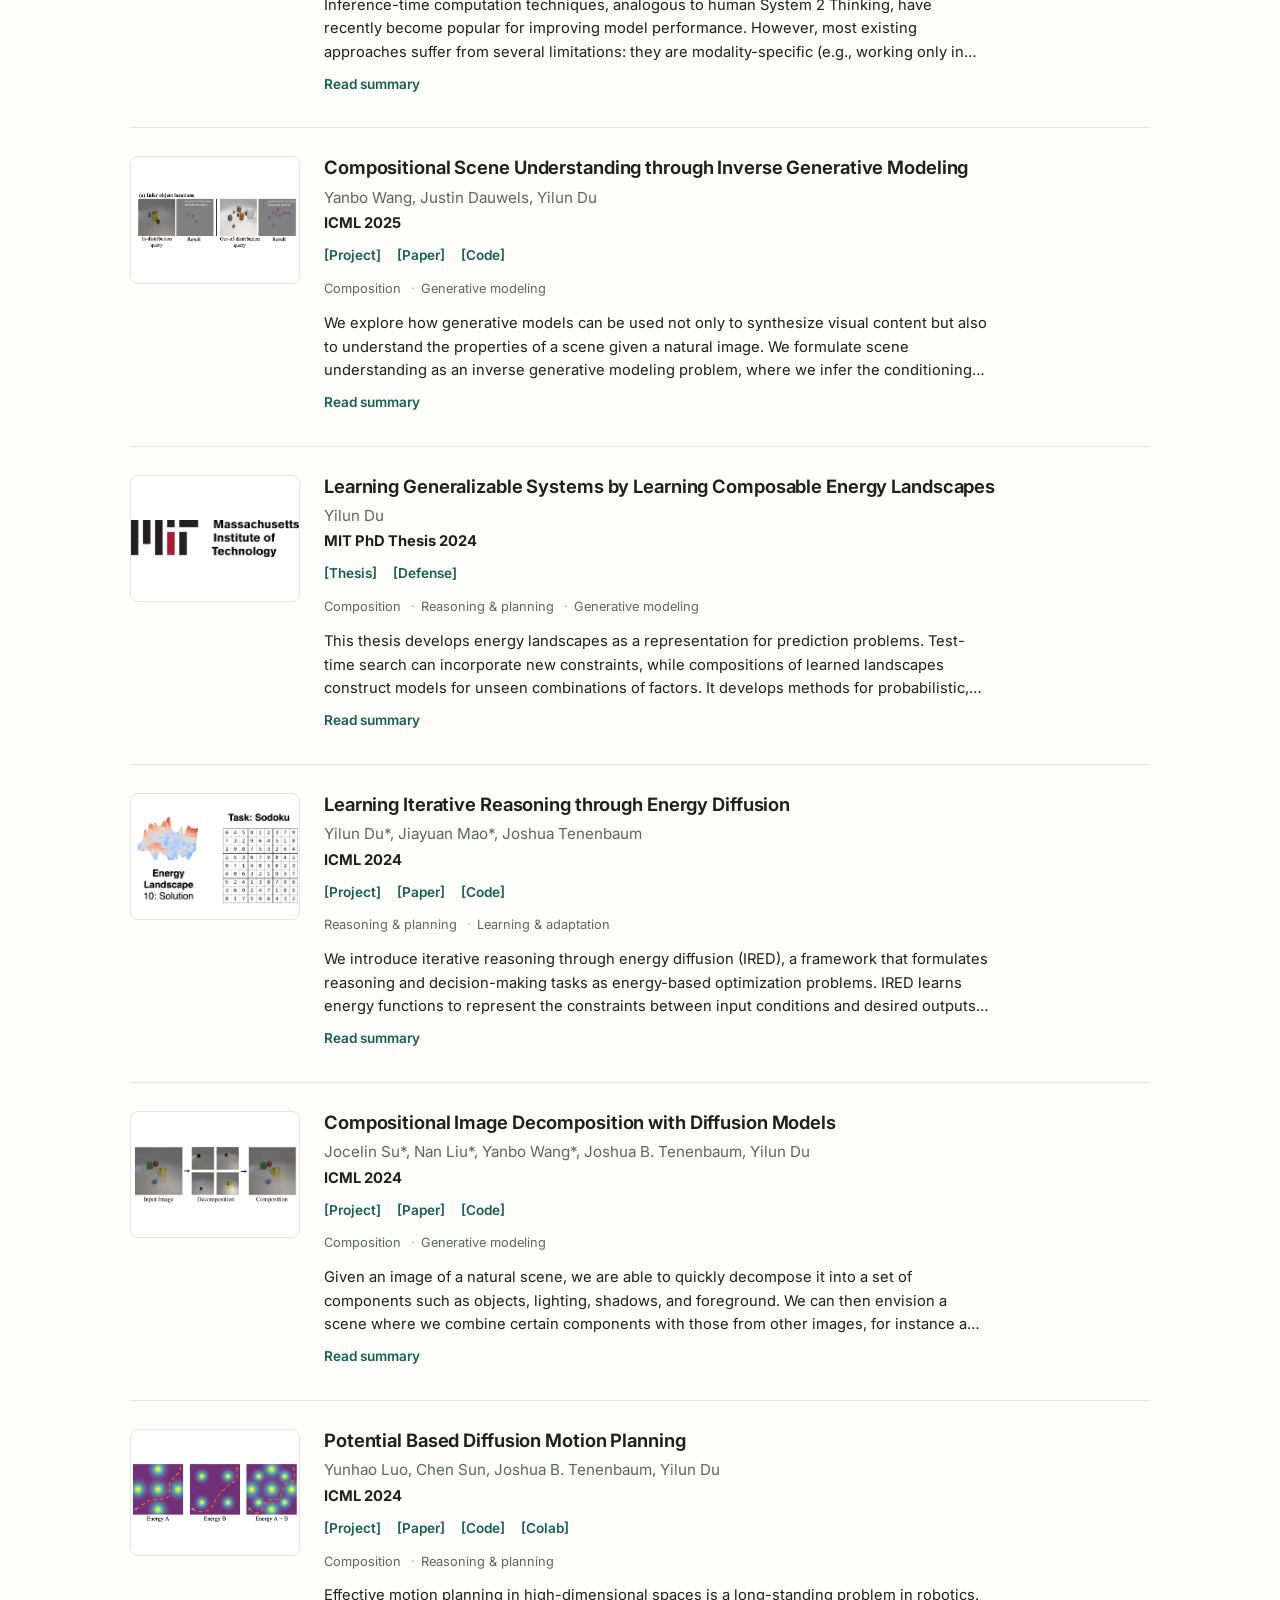
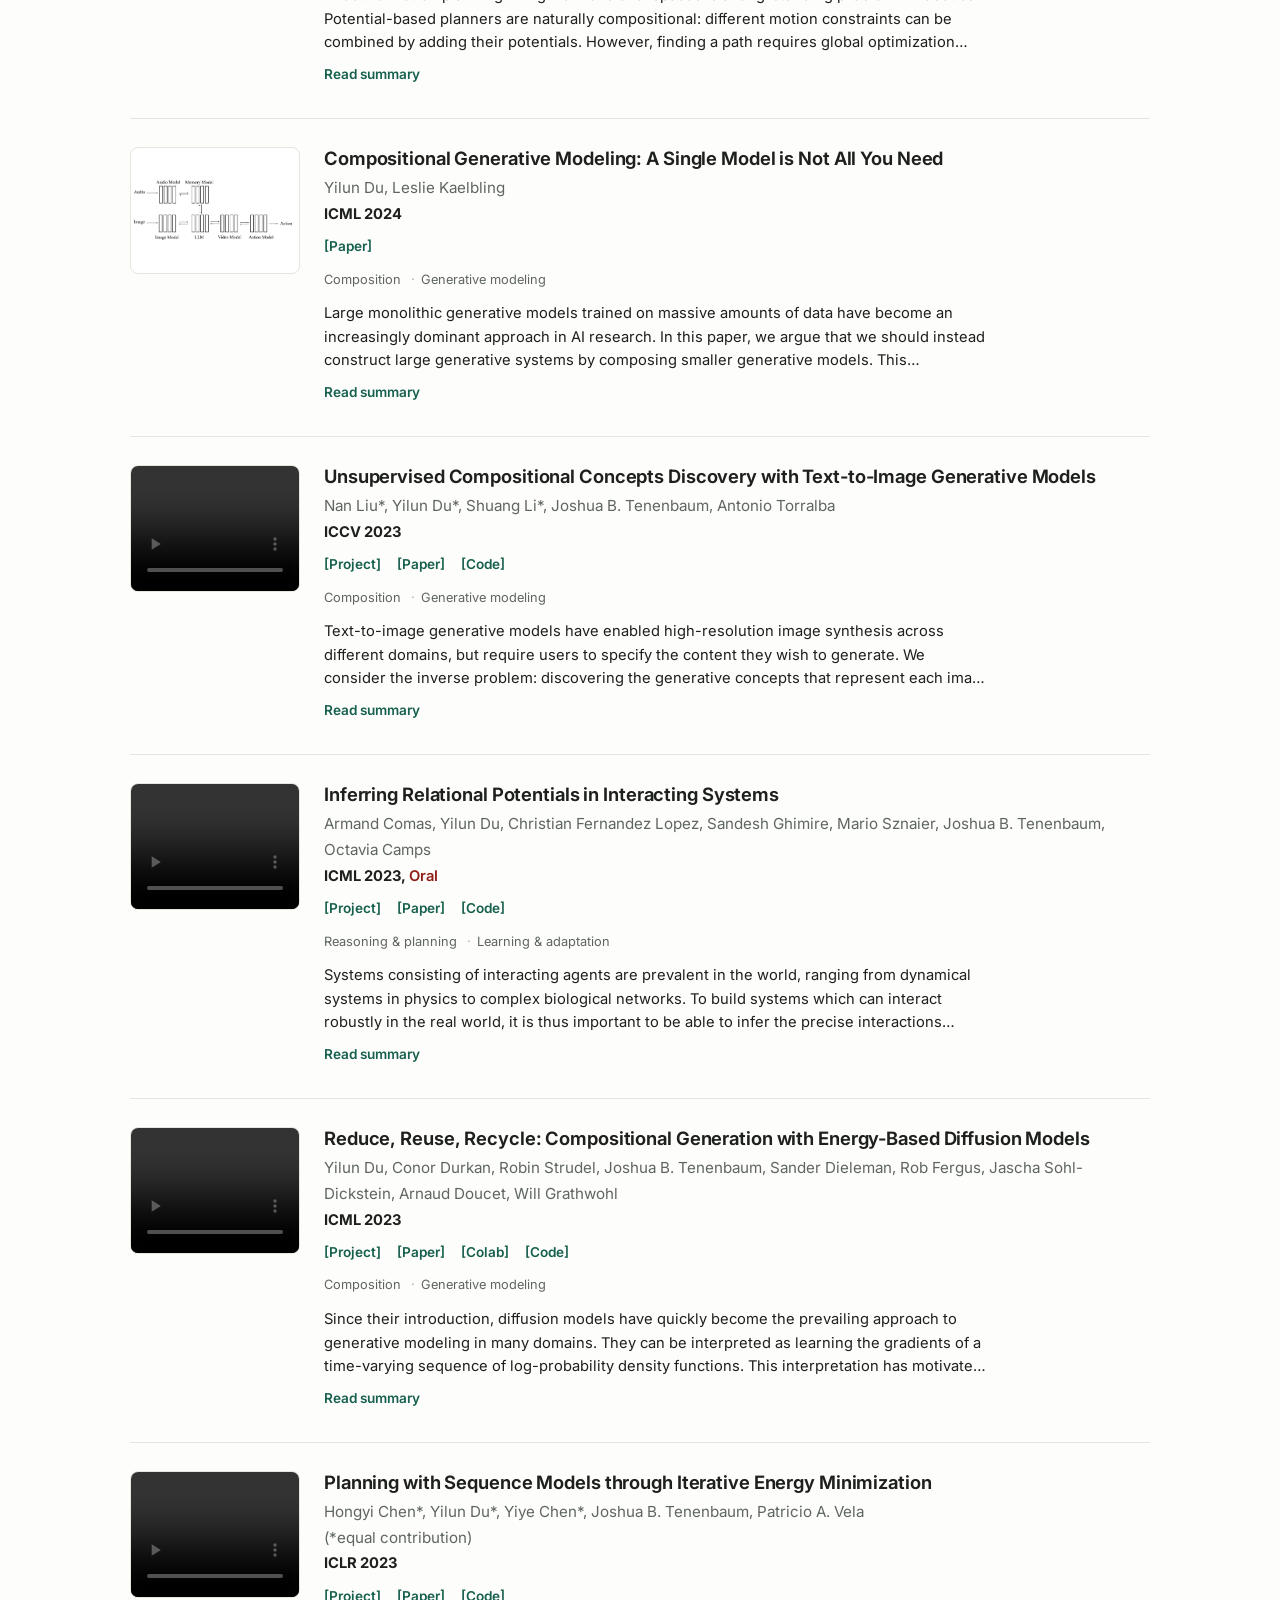
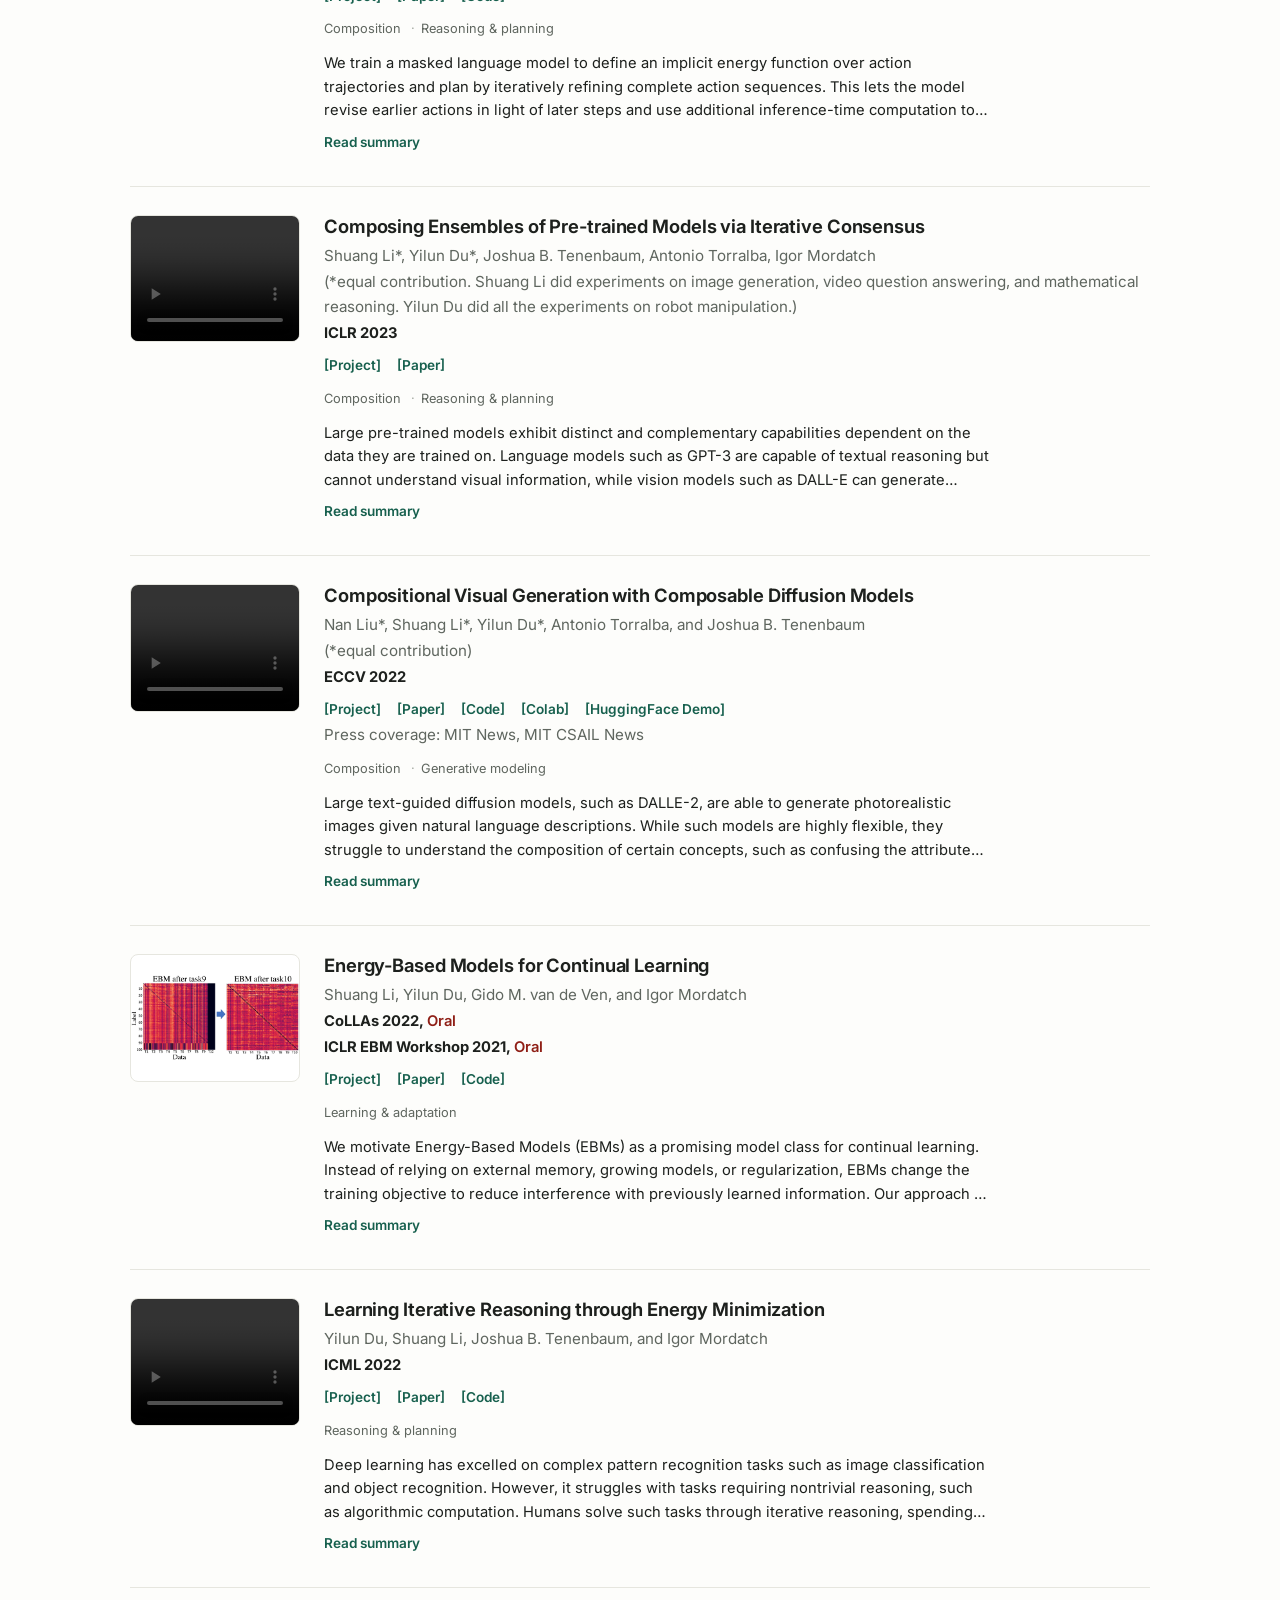
==== commit 09ebb661: "update webpage" ====
--- a/index.html
+++ b/index.html
@@ -675,8 +675,8 @@
 			<a href="https://www.dqbm.uzh.ch/en/research/menze/team/team-chinmay.html">Chinmay Prabhakar</a>,
 			<a href="https://seas.harvard.edu/person/sebastian-kaltenbach">Sebastian Kaltenbach</a>,
 			<a href="https://malbergo.me/">Michael S. Albergo</a>,
-			<a href="https://yilundu.github.io/">Yilun Du*</a>,
-			<a href="https://www.dqbm.uzh.ch/en/research/menze.html">Bjoern Menze*</a>
+			<a href="https://yilundu.github.io/">Yilun Du†</a>,
+			<a href="https://www.dqbm.uzh.ch/en/research/menze.html">Bjoern Menze†</a>
 			<br>
 			<b><a href="https://arxiv.org/abs/2603.23398" target="_blank" rel="noopener noreferrer">arXiv 2026</a></b> <br>
 			<a href="https://michalbalcerak.ai/graph-energy-matching/" target="_blank" rel="noopener noreferrer"> <small>[Project]</small></a>
